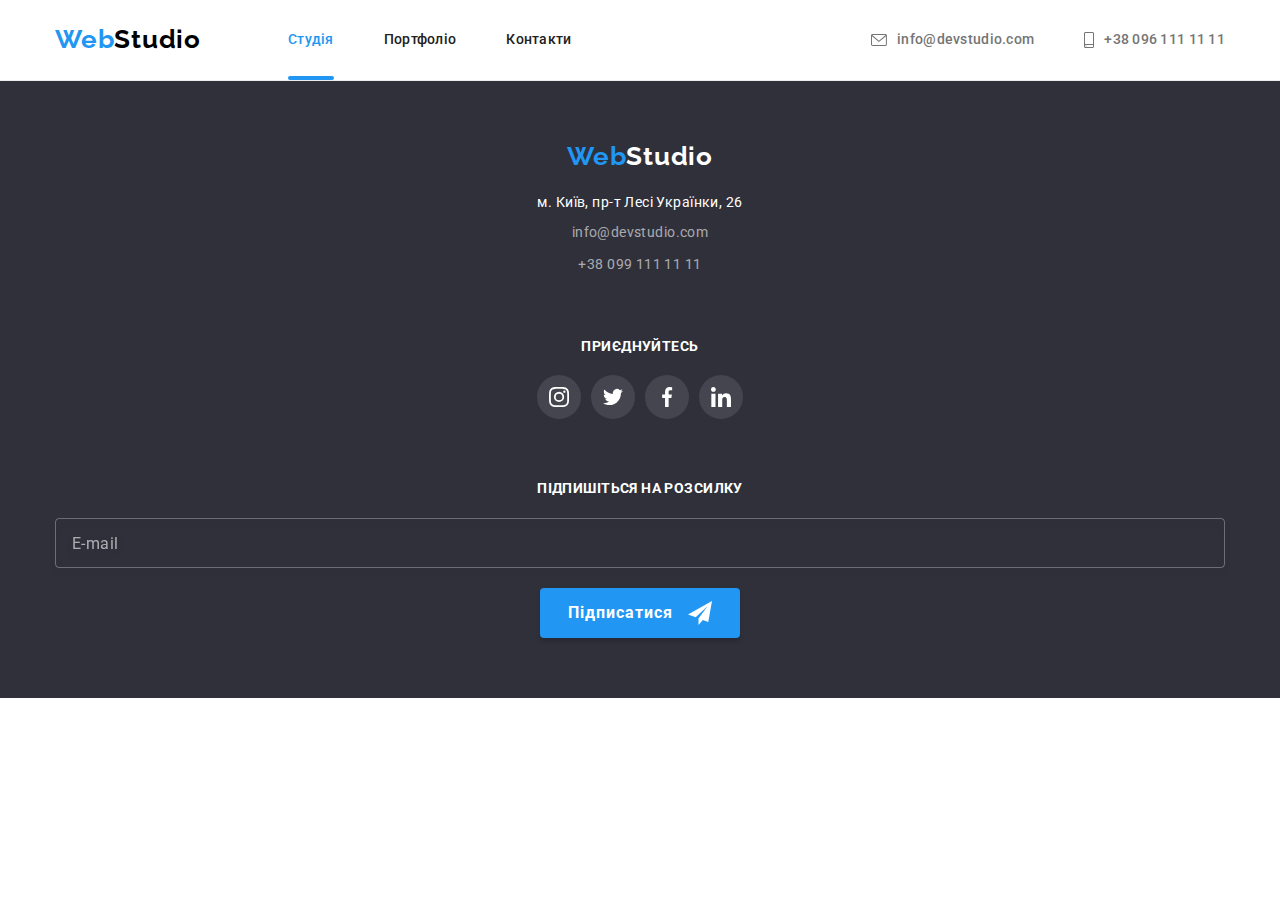
==== index.html @ c463c94e "footer__css--adaptive adding" ====
<!DOCTYPE html>
<html lang="uk">
  <head>
    <meta charset="UTF-8" />
    <meta http-equiv="X-UA-Compatible" content="IE=edge" />
    <meta name="viewport" content="width=device-width, initial-scale=1.0" />

    <title>Portfolio</title>

    <link rel="preconnect" href="https://fonts.googleapis.com" />
    <link rel="preconnect" href="https://fonts.gstatic.com" crossorigin />
    <link
      href="https://fonts.googleapis.com/css2?family=Raleway:wght@700&display=swap"
      rel="stylesheet"
    />

    <link rel="preconnect" href="https://fonts.googleapis.com" />
    <link rel="preconnect" href="https://fonts.gstatic.com" crossorigin />
    <link
      href="https://fonts.googleapis.com/css2?family=Roboto:wght@400;500;700;900&display=swap"
      rel="stylesheet"
    />
    <!-- Normalizer css -->
    <link
      rel="stylesheet"
      href="https://cdnjs.cloudflare.com/ajax/libs/modern-normalize/1.0.0/modern-normalize.min.css"
    />
    <!-- My css style -->
    <link rel="stylesheet" href="./css/main.min.css" />
  </head>

  <body>
    <!--Header-->

    <header class="page-header">
      <div class="container page-header__container">
        <!--Main navigation-->
        <nav class="page-navigation">
          <a href="./index.html" class="logo header__logo">
            <span class="logo__span">Web</span>Studio
          </a>

          <ul class="menu header__menu">
            <li class="menu__item menu__item_current">
              <a class="menu__link" href="./index.html">Студія</a>
            </li>
            <li class="menu__item">
              <a class="menu__link" href="./portfolio.html">Портфоліо</a>
            </li>
            <li class="menu__item">
              <a class="menu__link" href="#">Контакти</a>
            </li>
          </ul>
        </nav>
        <button type="button" class="open-mobile-menu-button js-open-menu">
          <svg class="open-mobile-menu-button__icon">
            <use href="./images/sprite.svg#icon-burger"></use>
          </svg>
        </button>
        <!--Contacts-->
        <ul class="contact-list">
          <li class="contact-list__item">
            <a
              href="mailto:info@devstudio.com"
              class="contact-list__link contact-list__link-mail"
            >
              <svg class="contact-list__icon-envelope">
                <use href="./images/sprite.svg#icon-envelope"></use>
              </svg>
              info@devstudio.com
            </a>
          </li>
          <li class="contact-list__item">
            <a
              href="tel:+380961111111"
              class="contact-list__link contact-list__link-phone"
            >
              <svg class="contact-list__icon-smartphone">
                <use href="./images/sprite.svg#icon-smartphone"></use>
              </svg>
              +38 096 111 11 11
            </a>
          </li>
        </ul>
      </div>
      <div class="mobile-menu js-menu-container">
        <div class="container mobile-menu__container">
          <button type="button" class="mobile-menu__close-button js-close-menu">
            <svg lang="en" aria-label="close" class="mobile-menu__close-icon">
              <use href="./images/sprite.svg#icon-close-black"></use>
            </svg>
          </button>
          <ul class="mobile-menu__list">
            <li class="mobile-menu__item mobile-menu__item-current">
              <a href="./index.html" class="mobile-menu__link">Студія</a>
            </li>
            <li class="mobile-menu__item">
              <a href="./portfolio.html" class="mobile-menu__link">Портфоліо</a>
            </li>
            <li class="mobile-menu__item">
              <a href="#" class="mobile-menu__link">Контакти</a>
            </li>
          </ul>
          <div class="mobile-menu__contacts-container">
            <ul class="mobile-menu__contact-list">
              <li class="mobile-menu__contact-item">
                <a href="tel:+380961111111" class="mobile-menu__contact-phone"
                  >+38 096 111 11 11</a
                >
              </li>
              <li class="mobile-menu__contact-item">
                <a
                  href="mailto:info@devstudio.com"
                  class="mobile-menu__contact-mail"
                  >info@devstudio.com</a
                >
              </li>
            </ul>
            <ul class="mobile-menu__smlist">
              <li class="mobile-menu__smlist-item">
                <a
                  href="https://www.instagram.com/"
                  class="mobile-menu__smlist-link"
                >
                  Instagram
                </a>
              </li>
              <li class="mobile-menu__smlist-item">
                <a
                  href="https://www.twitter.com/"
                  class="mobile-menu__smlist-link"
                >
                  Twitter
                </a>
              </li>
              <li class="mobile-menu__smlist-item">
                <a
                  href="https://www.facebook.com"
                  class="mobile-menu__smlist-link"
                >
                  Facebook
                </a>
              </li>
              <li class="mobile-menu__smlist-item">
                <a
                  href="https://www.linkedin.com/"
                  class="mobile-menu__smlist-link"
                >
                  Linkedin
                </a>
              </li>
            </ul>
          </div>
        </div>
      </div>
    </header>

    <main>
      <!--Шапка-->
      <!-- hero-section -->
      <!-- <section class="index-hero">
        <div class="index-hero__container">
          <h1 class="index-hero__title">
            Ефективні рішення для вашого бізнесу
          </h1>
          <button type="button" class="index-hero__button" data-modal-open>
            Замовити послугу
          </button>
        </div>
      </section> -->

      <!--Особливості-->
      <!-- specialities section -->

      <!-- <section class="advantages-section">
        <div class="container advantages-section__container">
          <h2 class="hidden-title">Особливості</h2>

          <ul class="advantages-list">
            <li
              class="advantages-list__item advantages-list__item_icon-antenna"
            >
              <h3 class="advantages-list__item-header">УВАГА ДО ДЕТАЛЕЙ</h3>
              <p class="advantages-list__item-text">
                Ідейні міркування, і навіть початок повсякденної роботи з
                формування позиції.
              </p>
            </li>
            <li class="advantages-list__item advantages-list__item_icon-clock">
              <h3 class="advantages-list__item-header">ПУНКТУАЛЬНІСТЬ</h3>
              <p class="advantages-list__item-text">
                Завдання організації, особливо рамки і місце навчання кадрів
                тягне у себе.
              </p>
            </li>
            <li
              class="advantages-list__item advantages-list__item_icon-diagram"
            >
              <h3 class="advantages-list__item-header">ПЛАНУВАННЯ</h3>
              <p class="advantages-list__item-text">
                Так само консультація з широким активом значною мірою зумовлює.
              </p>
            </li>
            <li
              class="advantages-list__item advantages-list__item_icon-astronaut"
            >
              <h3 class="advantages-list__item-header">СУЧАСНІ ТЕХНОЛОГІЇ</h3>
              <p class="advantages-list__item-text">
                Значимість цих проблем настільки очевидна, що реалізація
                планових завдань.
              </p>
            </li>
          </ul>
        </div>
      </section> -->

      <!--Чим ми займаємося-->
      <!-- worklist section -->

      <!-- <section class="worklist-section">
        <div class="container worklist-section__container">
          <h2 class="worklist-title">Чим ми займаємося</h2>
          <ul class="worklist">
            <li class="worklist__item">
              <a href="" class="worklist__link">
                <p class="worklist__descr">Десктопні додатки</p>
                <img
                  class="worklist__image"
                  src="images/img-1.jpg"
                  alt="Робота за комп'ютером"
                  height="294"
                  width="370"
                />
              </a>
            </li>
            <li class="worklist__item">
              <a href="" class="worklist__link">
                <p class="worklist__descr">Мобільні додатки</p>
                <img
                  class="worklist__image"
                  src="images/img-2.jpg"
                  alt="Робота за телефоном"
                  height="294"
                  width="370"
                />
              </a>
            </li>
            <li class="worklist__item">
              <a href="" class="worklist__link">
                <p class="worklist__descr">Дизайнерські рішення</p>
                <img
                  class="worklist__image"
                  src="images/img-3.jpg"
                  alt="Робота за планшетом"
                  height="294"
                  width="370"
                />
              </a>
            </li>
          </ul>
        </div>
      </section> -->

      <!--Наша команда-->
      <!-- teamlist section -->

      <!-- <section class="teamlist-section">
        <div class="container teamlist-section__container">
          <h2 class="teamlist-section__title">Наша команда</h2>
          <ul class="teamlist">
            <li class="teamlist__item">
              <img src="images/img-team-1.jpg" alt="Ігор Дем'яненко" />
              <div class="employee">
                <h3 class="employee__name">Ігор Дем'яненко</h3>
                <p class="employee__position">Product Designer</p>
                <ul class="smlist">
                  <li>
                    <a href="https://www.instagram.com/" class="smlist__link">
                      <svg class="smlist__icon">
                        <use href="./images/sprite.svg#icon-instagram"></use>
                      </svg>
                    </a>
                  </li>
                  <li>
                    <a href="https://www.twitter.com/" class="smlist__link">
                      <svg class="smlist__icon">
                        <use href="./images/sprite.svg#icon-twitter"></use>
                      </svg>
                    </a>
                  </li>
                  <li>
                    <a href="https://www.facebook.com" class="smlist__link">
                      <svg class="smlist__icon">
                        <use href="./images/sprite.svg#icon-facebook"></use>
                      </svg>
                    </a>
                  </li>
                  <li>
                    <a href="https://www.linkedin.com/" class="smlist__link">
                      <svg class="smlist__icon">
                        <use href="./images/sprite.svg#icon-linkedin"></use>
                      </svg>
                    </a>
                  </li>
                </ul>
              </div>
            </li>
            <li class="teamlist__item">
              <img src="images/img-team-2.jpg" alt="Ольга Рєпіна" />
              <div class="employee">
                <h3 class="employee__name">Ольга Рєпіна</h3>
                <p class="employee__position">Frontend Developer</p>
                <ul class="smlist">
                  <li>
                    <a href="https://www.instagram.com/" class="smlist__link">
                      <svg class="smlist__icon">
                        <use href="./images/sprite.svg#icon-instagram"></use>
                      </svg>
                    </a>
                  </li>
                  <li>
                    <a href="https://www.twitter.com/" class="smlist__link">
                      <svg class="smlist__icon">
                        <use href="./images/sprite.svg#icon-twitter"></use>
                      </svg>
                    </a>
                  </li>
                  <li>
                    <a href="https://www.facebook.com" class="smlist__link">
                      <svg class="smlist__icon">
                        <use href="./images/sprite.svg#icon-facebook"></use>
                      </svg>
                    </a>
                  </li>
                  <li>
                    <a href="https://www.linkedin.com/" class="smlist__link">
                      <svg class="smlist__icon">
                        <use href="./images/sprite.svg#icon-linkedin"></use>
                      </svg>
                    </a>
                  </li>
                </ul>
              </div>
            </li>
            <li class="teamlist__item">
              <img src="images/img-team-3.jpg" alt="Микола Тарасов" />
              <div class="employee">
                <h3 class="employee__name">Микола Тарасов</h3>
                <p class="employee__position">Marketing</p>
                <ul class="smlist">
                  <li>
                    <a href="https://www.instagram.com/" class="smlist__link">
                      <svg class="smlist__icon">
                        <use href="./images/sprite.svg#icon-instagram"></use>
                      </svg>
                    </a>
                  </li>
                  <li>
                    <a href="https://www.twitter.com/" class="smlist__link">
                      <svg class="smlist__icon">
                        <use href="./images/sprite.svg#icon-twitter"></use>
                      </svg>
                    </a>
                  </li>
                  <li>
                    <a href="https://www.facebook.com" class="smlist__link">
                      <svg class="smlist__icon">
                        <use href="./images/sprite.svg#icon-facebook"></use>
                      </svg>
                    </a>
                  </li>
                  <li>
                    <a href="https://www.linkedin.com/" class="smlist__link">
                      <svg class="smlist__icon">
                        <use href="./images/sprite.svg#icon-linkedin"></use>
                      </svg>
                    </a>
                  </li>
                </ul>
              </div>
            </li>
            <li class="teamlist__item">
              <img src="images/img-team-4.jpg" alt="Михайло Єрмаков" />
              <div class="employee">
                <h3 class="employee__name">Михайло Єрмаков</h3>
                <p class="employee__position">UI Designer</p>
                <ul class="smlist">
                  <li>
                    <a href="https://www.instagram.com/" class="smlist__link">
                      <svg
                        lang="en"
                        aria-label="instagram"
                        class="smlist__icon"
                      >
                        <use href="./images/sprite.svg#icon-instagram"></use>
                      </svg>
                    </a>
                  </li>
                  <li>
                    <a href="https://www.twitter.com/" class="smlist__link">
                      <svg lang="en" aria-label="twitter" class="smlist__icon">
                        <use href="./images/sprite.svg#icon-twitter"></use>
                      </svg>
                    </a>
                  </li>
                  <li>
                    <a href="https://www.facebook.com" class="smlist__link">
                      <svg lang="en" aria-label="facebook" class="smlist__icon">
                        <use href="./images/sprite.svg#icon-facebook"></use>
                      </svg>
                    </a>
                  </li>
                  <li>
                    <a href="https://www.linkedin.com/" class="smlist__link">
                      <svg lang="en" aria-label="linkedin" class="smlist__icon">
                        <use href="./images/sprite.svg#icon-linkedin"></use>
                      </svg>
                    </a>
                  </li>
                </ul>
              </div>
            </li>
          </ul>
        </div>
      </section> -->

      <!-- <section class="clientlist-section">
        <div class="container clientlist-section__container">
          <h2 class="clientlist__title">Постійні клієнти</h2>
          <ul class="clientlist">
            <li class="clientlist-item">
              <a href="" class="clientlist__link">
                <svg aria-label="Ya & Co" class="clientlist__icon">
                  <use href="./images/sprite.svg#icon-client-company-1"></use>
                </svg>
              </a>
            </li>
            <li class="clientlist-item">
              <a href="" class="clientlist__link">
                <svg
                  aria-label="Tag line here company"
                  class="clientlist__icon"
                >
                  <use href="./images/sprite.svg#icon-client-company-2"></use>
                </svg>
              </a>
            </li>
            <li class="clientlist-item">
              <a href="" class="clientlist__link">
                <svg aria-label="Company" class="clientlist__icon">
                  <use href="./images/sprite.svg#icon-client-company-3"></use>
                </svg>
              </a>
            </li>
            <li class="clientlist-item">
              <a href="" class="clientlist__link">
                <svg aria-label="Foster Peters" class="clientlist__icon">
                  <use href="./images/sprite.svg#icon-client-company-4"></use>
                </svg>
              </a>
            </li>
            <li class="clientlist-item">
              <a href="" class="clientlist__link">
                <svg aria-label="Brand" class="clientlist__icon">
                  <use href="./images/sprite.svg#icon-client-company-5"></use>
                </svg>
              </a>
            </li>
            <li class="clientlist-item">
              <a href="" class="clientlist__link">
                <svg aria-label="Tag line company" class="clientlist__icon">
                  <use href="./images/sprite.svg#icon-client-company-6"></use>
                </svg>
              </a>
            </li>
          </ul>
        </div>
      </section> -->
    </main>

    <!--Footer-->
    <footer class="page-footer">
      <div class="container page-footer__container">
        <div>
          <a href="./index.html" class="logo footer__logo">
            <span class="logo__span">Web</span>Studio
          </a>

          <address>
            <ul class="address-list">
              <li class="address-list__item">
                <a
                  class="address-list__link address-list__link_address"
                  href="https://goo.gl/maps/CPtrU1FHBa2aNyZL9"
                  target="_blank"
                  rel="noopener noreferrer nofollow"
                >
                  м. Київ, пр-т Лесі Українки, 26
                </a>
              </li>
              <li class="address-list__item">
                <a
                  class="address-list__link address-list__link_contact"
                  href="mailto:info@example.com"
                  >info@devstudio.com
                </a>
              </li>
              <li class="address-list__item">
                <a
                  class="address-list__link address-list__link_contact"
                  href="tel:+380991111111"
                  >+38 099 111 11 11</a
                >
              </li>
            </ul>
          </address>
        </div>
        <div>
          <p class="footer-smlist__call">Приєднуйтесь</p>
          <ul class="footer-smlist">
            <li>
              <a href="https://www.instagram.com/" class="footer-smlist__link">
                <svg
                  lang="en"
                  aria-label="instagram"
                  class="footer-smlist__icon"
                >
                  <use href="./images/sprite.svg#icon-instagram"></use>
                </svg>
              </a>
            </li>
            <li>
              <a href="https://www.twitter.com/" class="footer-smlist__link">
                <svg lang="en" aria-label="twitter" class="footer-smlist__icon">
                  <use href="./images/sprite.svg#icon-twitter"></use>
                </svg>
              </a>
            </li>
            <li>
              <a href="https://www.facebook.com" class="footer-smlist__link">
                <svg
                  lang="en"
                  aria-label="facebook"
                  class="footer-smlist__icon"
                >
                  <use href="./images/sprite.svg#icon-facebook"></use>
                </svg>
              </a>
            </li>
            <li>
              <a href="https://www.linkedin.com/" class="footer-smlist__link">
                <svg
                  lang="en"
                  aria-label="linkedin"
                  class="footer-smlist__icon"
                >
                  <use href="./images/sprite.svg#icon-linkedin"></use>
                </svg>
              </a>
            </li>
          </ul>
        </div>
        <div>
          <p class="footer-form__call">Підпишіться на розсилку</p>
          <form class="footer-form">
            <label class="footer-form__label">
              <input
                class="footer-form__input"
                type="email"
                name="user_email"
                autocomplete="email"
                placeholder="E-mail"
                required
              />
            </label>
            <button type="submit" class="button footer-form__button">
              Підписатися
              <svg
                class="button__icon footer-form__button_icon"
                width="24"
                height="24"
              >
                <use href="./images/icons.svg#icon-send"></use>
              </svg>
            </button>
          </form>
        </div>
      </div>
    </footer>

    <!--Modal window-->
    <!-- <div class="backdrop hidden__backdrop" data-modal>
      <div class="modal-window">
        <button type="button" class="modal-window__close-button" data-modal-close>
          <svg lang="en" aria-label="close" class="modal-window__icon">
            <use href="./images/sprite.svg#icon-close-black"></use>
          </svg>
        </button>
        <form class="modal-form">
          <p class="modal-form__title">
            Залиште свої дані, ми вам передзвонимо
          </p>
          <label class="modal-form__field">
            <span class="modal-form__field-descr">Ім'я</span>
            <span class="input-wrapper">
              <input
                type="text"
                name="username"
                pattern="[a-zA-Zа-яА-ЯіІїЇ]+"
                required
                class="modal-form__input"
              />
              <svg class="input-wrapper__icon">
                <use href="./images/icons.svg#icon-person-black"></use>
              </svg>
            </span>
          </label>
          <label class="modal-form__field">
            <span class="modal-form__field-descr">Телефон</span>
            <span class="input-wrapper">
              <input
                type="tel"
                name="user_phone"
                pattern="[0-9]{3}-[0-9]{3}-[0-9]{2}-[0-9]{2}"
                required
                class="modal-form__input"
              />
              <svg class="input-wrapper__icon">
                <use href="./images/icons.svg#icon-phone-black"></use>
              </svg>
            </span>
          </label>
          <label class="modal-form__field">
            <span class="modal-form__field-descr">Пошта</span>
            <span class="input-wrapper">
              <input type="email" name="user_email" class="modal-form__input" />
              <svg class="input-wrapper__icon">
                <use href="./images/icons.svg#icon-email-black"></use>
              </svg>
            </span>
          </label>
          <label class="modal-form__message-field">
            <span class="modal-form__field-descr">Коментар</span>
            <textarea
              name="user_message"
              placeholder="Введіть текст"
              class="modal-form__message"
            ></textarea>
          </label>
          <label class="modal-form__check-field">
            <input
              type="checkbox"
              name="user_policy_agreement"
              required
              class="modal-form__check"
            />
            <svg class="modal-form__check-icon-unchecked">
              <use href="./images/icons.svg#icon-unchecked"></use>
            </svg>
            <svg class="modal-form__check-icon-checked">
              <use href="./images/icons.svg#icon-checked"></use>
            </svg>
            Погоджуюся з розсилкою та приймаю &nbsp;<a
              class="modal-form__check-link"
              href=""
              >Умови договору</a
            >
          </label>
          <button type="submit" class="modal-form__button">Відправити</button>
        </form>
      </div>
    </div> -->

    <!-- <script src="./js/modal.js"></script> -->
    <script src="./js/mobile-menu.js"></script>
  </body>
</html>
---- css/main.min.css ----
:root{--body-text-color: rgba(33, 33, 33, 100%);--logo-text-color: rgba(0, 0, 0, 100%);--accent-blue-color: rgba(33, 150, 243, 100%);--list-text-color: rgba(117, 117, 117, 100%);--modal-form-placeholder-color: rgba(117, 117, 117, 50%);--body-background-color: rgba(255, 255, 255, 100%);--grey-background-color: rgba(245, 244, 250, 100%);--footer-background-color: rgba(47, 48, 58, 100%);--address-text-color: rgba(255, 255, 255, 60%);--header-border-color: rgba(236, 236, 236, 100%);--portfolio-item-border-color: rgba(238, 238, 238, 100%);--hero-image-overlay-color: rgba(47, 48, 58, 40%);--hero-image-background-color: rgba(196, 196, 196, 100%);--socialmedia-icon-color: rgba(175, 177, 184, 100%);--footer-smlist-icon-color: rgba(255, 255, 255, 10%);--item-overlay-backgroundcolor: rgba(47, 48, 58, 80%);--portfolio-overlay-color: rgba(33, 150, 243, 90%);--backdrop-background-color: rgba(0, 0, 0, 20%);--form-submit-button-shadow-color: rgba(0, 0, 0, 15%);--footer-input-border-color: rgba(255, 255, 255, 30%);--mobile-menu-smlist-border: rgba(33, 33, 33, 20%);--modal-window-transition-rule: 500ms cubic-bezier(0.4, 0, 0.2, 1);--main-transition-rule: 250ms cubic-bezier(0.4, 0, 0.2, 1)}html{box-sizing:border-box}*,*::before,*::after{box-sizing:inherit}body{background-color:var(--body-background-color);color:var(--body-text-color);font-family:"Roboto",sans-serif}h1,h2,h3,h4,p{margin-top:0;margin-bottom:0}ul,ol{margin-top:0;margin-bottom:0;padding:0;list-style:none}img{display:block;max-width:100%;height:auto}a{text-decoration:none}input,textarea{padding:0;margin:0}.container{padding-left:15px;padding-right:15px}@media screen and (min-width: 480px){.container{width:480px;margin-left:auto;margin-right:auto}}@media screen and (min-width: 768px){.container{width:768px}}@media screen and (min-width: 1200px){.container{width:1200px}}.header__logo{display:block;padding-top:16px;padding-bottom:16px;transition:color var(--main-transition-rule);font-family:"Raleway",sans-serif;font-weight:700;font-size:24px;line-height:1.16;letter-spacing:.03em;color:var(--logo-text-color)}.logo__span{font-family:"Raleway",sans-serif;font-weight:700;font-size:24px;line-height:1.16;letter-spacing:.03em;color:var(--accent-blue-color)}.header__logo:hover,.header__logo:focus{color:var(--accent-blue-color)}.footer__logo{display:block;margin-top:0;margin-bottom:20px;transition:color var(--main-transition-rule);font-family:"Raleway",sans-serif;font-weight:700;font-size:24px;line-height:1.16;letter-spacing:.03em;color:var(--body-background-color)}.footer__logo:hover,.footer__logo:focus{color:var(--accent-blue-color)}@media screen and (min-width: 768px){.header__logo{padding-top:26px;padding-bottom:26px;margin-right:87px}}@media screen and (min-width: 1200px){.header__logo{padding-top:24px;padding-bottom:25px;margin-right:87px;font-weight:700;font-size:26px;line-height:1.19;letter-spacing:.03em;color:var(--logo-text-color)}.logo__span{font-weight:700;font-size:26px;line-height:1.19;letter-spacing:.03em;color:var(--accent-blue-color)}.footer__logo{font-weight:700;font-size:26px;line-height:1.19;letter-spacing:.03em;color:var(--body-background-color)}}@media screen and (max-width: 767px){.mobile-menu{position:fixed;top:0;left:0;z-index:100;opacity:0;visibility:hidden;pointer-events:none;transition:opacity var(--main-transition-rule),visibility var(--main-transition-rule)}.mobile-menu.is-open{opacity:1;visibility:visible;pointer-events:auto}.mobile-menu__container{position:relative;display:flex;flex-direction:column;width:100vw;height:100vh;padding:48px 40px;overflow-y:scroll;background-color:var(--body-background-color)}.mobile-menu__contacts-container{margin-top:auto}.mobile-menu__close-button{position:absolute;top:10px;right:15px;width:40px;height:40px;padding:0;border:none;line-height:0;background-color:rgba(0,0,0,0)}.mobile-menu__close-icon{width:18px;height:18px;fill:var(--body-text-color)}.mobile-menu__item:not(:last-child){margin-bottom:32px}.mobile-menu__link{font-weight:500;font-size:40px;line-height:1.18;letter-spacing:.02em;color:var(--body-text-color);transition:color var(--main-transition-rule)}.mobile-menu__link:hover,.mobile-menu__link:focus{color:var(--accent-blue-color)}.mobile-menu__item-current .mobile-menu__link{color:var(--accent-blue-color)}.mobile-menu__contact-list{padding-top:302px}.mobile-menu__contact-item:not(:last-child){margin-bottom:32px}.mobile-menu__contact-phone{font-weight:500;font-size:34px;line-height:1.18;letter-spacing:.02em;color:var(--accent-blue-color)}.mobile-menu__contact-mail{font-weight:500;font-size:24px;line-height:1.17;letter-spacing:.02em;color:var(--list-text-color)}.mobile-menu__smlist{display:flex;flex-wrap:wrap;align-items:center;padding-top:64px}.mobile-menu__smlist-item{margin-right:10px}.mobile-menu__smlist-item:not(:last-child)::after{content:" ";margin-left:10px;border-right:1px solid var(--mobile-menu-smlist-border);transform:rotate(90deg)}.mobile-menu__smlist-link{font-weight:500;font-size:18px;line-height:1.22;letter-spacing:.02em;color:var(--accent-blue-color)}}@media screen and (min-width: 768px){.mobile-menu{display:none}}@media screen and (max-width: 767px){.menu{display:none}.contact-list{display:none}.open-mobile-menu-button{border:none;background-color:rgba(0,0,0,0);padding:0;line-height:0}.open-mobile-menu-button__icon{width:40px;height:40px}}.page-header__container{display:flex;align-items:center;justify-content:space-between}.page-header{background-color:var(--body-background-color);border-bottom:1px solid;border-color:var(--header-border-color)}@media screen and (min-width: 768px){.page-navigation{display:flex;flex-direction:row;justify-content:space-between}.header__menu{display:flex;flex-direction:row;align-items:center;gap:50px}.menu__item{position:relative}.menu__link{display:block;padding-top:32px;padding-bottom:32px;font-weight:500;font-size:14px;line-height:1.14;letter-spacing:.02em;color:var(--body-text-color);transition:color var(--main-transition-rule)}.menu__item .menu__link:hover,.menu__item .menu__link:focus{color:var(--accent-blue-color)}.menu__item_current .menu__link{color:var(--accent-blue-color)}.menu__item_current::after{position:absolute;bottom:0;width:100%;height:4px;content:"";background-color:var(--accent-blue-color);border-radius:2px}.contact-list__link{display:flex;justify-content:flex-start;align-items:center;font-weight:500;font-size:12px;line-height:1;letter-spacing:.02em;color:var(--list-text-color);transition:color var(--main-transition-rule)}.contact-list__item .contact-list__link:hover,.contact-list__item .contact-list__link:focus{color:var(--accent-blue-color)}.contact-list__link-mail{padding-top:21px;padding-bottom:5px}.contact-list__link-phone{padding-top:5px;padding-bottom:21px}.contact-list__icon-envelope{margin-right:8px;width:14px;height:10px;fill:currentColor}.contact-list__icon-smartphone{margin-right:8px;width:10px;height:14px;fill:currentColor}.open-mobile-menu-button{display:none}}@media screen and (min-width: 1200px){.contact-list{display:flex;column-gap:50px}.contact-list__link{display:flex;align-items:center;justify-content:center;column-gap:10px;padding-top:32px;padding-bottom:32px;font-weight:500;font-size:14px;line-height:1.14;letter-spacing:.02em;color:var(--list-text-color)}.contact-list__icon-envelope{margin-right:0px;width:16px;height:12px}.contact-list__icon-smartphone{margin-right:0px;width:10px;height:16px}}.page-footer{background-color:var(--footer-background-color);text-align:center}.page-footer__container{display:flex;flex-direction:column;padding-top:60px;padding-bottom:60px}.address-list__item{margin-bottom:8px}.address-list__item:last-child{margin-bottom:0}.address-list__link:hover,.address-list__link:focus{color:var(--accent-blue-color)}.address-list__link_address{transition:color var(--main-transition-rule);font-style:normal;font-weight:400;font-size:14px;line-height:1.5;letter-spacing:.03em;color:var(--body-background-color)}.address-list__link_contact{transition:color var(--main-transition-rule);font-style:normal;font-weight:400;font-size:14px;line-height:1.71;letter-spacing:.03em;color:var(--address-text-color)}.footer-smlist{list-style:none;display:flex;justify-content:center;column-gap:10px}.footer-smlist__call{padding-top:60px;margin-bottom:20px;font-weight:700;font-size:14px;line-height:1.33;letter-spacing:.03em;color:var(--body-background-color);text-transform:uppercase}.footer-smlist__link{display:flex;align-items:center;justify-content:center;width:44px;height:44px;transition:background-color var(--main-transition-rule);border-radius:50%;background-color:var(--footer-smlist-icon-color)}.footer-smlist__link:hover,.footer-smlist__link:focus{background-color:var(--accent-blue-color)}.footer-smlist__icon{width:20px;height:20px;fill:var(--body-background-color)}.footer-form{display:flex;flex-direction:column;align-items:center}.footer-form__call{padding-top:60px;margin-bottom:20px;font-weight:700;font-size:14px;line-height:1.33;letter-spacing:.03em;color:var(--body-background-color);text-transform:uppercase}.footer-form__label{width:100%}.footer-form__input{width:100%;height:50px;padding:15px 16px;margin-bottom:20px;border:1px solid var(--footer-input-border-color);filter:drop-shadow(0px 4px 4px rgba(0, 0, 0, 0.15));border-radius:4px;background-color:rgba(0,0,0,0);transition:border var(--main-transition-rule);font-weight:400;font-size:16px;line-height:1.25;letter-spacing:.03em;color:var(--body-background-color)}.footer-form__input::placeholder{font-weight:400;font-size:16px;line-height:1.25;letter-spacing:.03em;color:var(--address-text-color)}.footer-form__button{display:flex;justify-content:space-between;align-items:center;width:200px;height:50px;padding:10px 28px;background-color:var(--accent-blue-color);box-shadow:0px 4px 4px var(--form-submit-button-shadow-color);border:none;border-radius:4px;font-weight:700;font-size:16px;line-height:1.88;letter-spacing:.06em;color:var(--body-background-color);cursor:pointer}.footer-form__button_icon{fill:var(--body-background-color)}.index-hero{margin-bottom:0;padding-top:200px;padding-bottom:200px;text-align:center;max-width:1600px;max-height:600px;margin-left:auto;margin-right:auto;background-color:var(--hero-image-overlay-color);background-image:linear-gradient(to right, var(--hero-image-overlay-color), var(--hero-image-overlay-color)),url(../images/hero-image.jpg);background-repeat:no-repeat;background-position:center;background-size:cover}.index-hero__title{width:696px;margin:0 auto 30px auto;font-weight:900;font-size:44px;line-height:1.36;letter-spacing:.06em;color:var(--body-background-color);text-align:center;text-transform:uppercase}.index-hero__button{width:216px;height:50px;transition:background-color var(--main-transition-rule);background-color:var(--accent-blue-color);border:none;border-radius:4px;cursor:pointer;font-weight:700;font-size:16px;line-height:1.88;letter-spacing:.06em;color:var(--body-background-color)}.index-hero__button:focus{background-color:var(--accent-blue-color)}.advantages-section{margin:top 0;padding-top:94px}.hidden-title{white-space:nowrap;width:1px;height:1px;overflow:hidden;border:0;padding:0;clip:rect(0 0 0 0);clip-path:inset(50%);margin:-1px}.advantages-list{list-style:none;display:flex;justify-content:space-between}.advantages-list__item{width:270px;margin-right:30px}.advantages-list__item:last-child{margin-right:0}.advantages-list__item::before{display:block;content:"";height:120px;background-repeat:no-repeat;background-position:50% 50%;background-color:var(--grey-background-color);margin-bottom:30px;border-radius:4px}.advantages-list__item_icon-antenna::before{background-image:url(../images/antenna.svg)}.advantages-list__item_icon-clock::before{background-image:url(../images/clock.svg)}.advantages-list__item_icon-diagram::before{background-image:url(../images/diagram.svg)}.advantages-list__item_icon-astronaut::before{background-image:url(../images/astronaut.svg)}.advantages-list__item-header{font-weight:700;font-size:14px;line-height:1.14;letter-spacing:.03em;color:var(--body-text-color);text-transform:uppercase;margin-bottom:10px}.advantages-list__item-text{font-weight:400;font-size:14px;line-height:1.71;letter-spacing:.03em;color:var(--list-text-color)}.worklist-section{margin:top 0;padding-top:94px;padding-bottom:94px;transition:color var(--main-transition-rule)}.worklist-title{margin-bottom:50px;font-weight:700;font-size:36px;line-height:1.17;letter-spacing:.03em;color:var(--body-text-color);text-align:center}.worklist{list-style:none;display:flex;flex-direction:row;justify-content:space-between}.worklist__link{position:relative}.worklist__link:hover,.worklist__link:focus{color:var(--accent-blue-color)}.worklist__descr{position:absolute;bottom:0%;left:50%;height:70px;width:100%;display:flex;align-items:center;justify-content:center;transform:translate(-50%, 0%);opacity:0;transition:opacity var(--main-transition-rule);font-weight:700;font-size:14px;line-height:1.14;letter-spacing:.03em;color:var(--body-background-color);text-align:center;text-transform:uppercase;background-color:var(--item-overlay-backgroundcolor)}.worklist__link:hover .worklist__descr,.worklist__link:focus .worklist__descr{opacity:1}.worklist__image{display:block}.teamlist-section{background-color:var(--grey-background-color);padding-top:94px;padding-bottom:94px;text-align:center}.teamlist-section__title{font-weight:700;font-size:36px;line-height:1.17;text-align:center;letter-spacing:.03em;margin-bottom:50px}.teamlist{list-style:none;display:flex;flex-direction:row;justify-content:space-between}.teamlist__item{background-color:var(--body-background-color);width:270px;margin-right:30px;border-radius:0px 0px 4px 4px;box-shadow:0px 1px 3px rgba(0,0,0,.12),0px 1px 1px rgba(0,0,0,.14),0px 2px 1px rgba(0,0,0,.2)}.teamlist__item:last-child{margin-right:0}.employee{margin-top:0px;padding:30px 0;background-color:var(--body-background-color)}.employee__name{margin-bottom:10px;font-weight:500;font-size:16px;line-height:1.18;letter-spacing:.03em;color:var(--body-text-color)}.employee__position{margin-bottom:16px;font-weight:400;font-size:16px;line-height:1.18;letter-spacing:.03em;color:var(--list-text-color)}.smlist{list-style:none;display:flex;justify-content:center;column-gap:10px}.smlist__link{display:flex;align-items:center;justify-content:center;width:44px;height:44px;transition:background-color var(--main-transition-rule);border-radius:50%;background-color:var(--body-background-color)}.smlist__link:hover,.smlist__link:focus{background-color:var(--accent-blue-color)}.smlist__icon{width:20px;height:20px;transition:fill var(--main-transition-rule);fill:var(--socialmedia-icon-color)}.smlist__link:hover .smlist__icon,.smlist__link:focus .smlist__icon{fill:var(--body-background-color)}.clientlist-section{text-align:center;padding-top:94px;padding-bottom:94px;background-color:var(--body-background-color)}.clientlist__title{margin-bottom:50px;font-weight:700;font-size:36px;line-height:1.17;letter-spacing:.03em;color:var(--body-text-color)}.clientlist{display:flex;justify-content:center;column-gap:30px}.clientlist__link{display:flex;align-items:center;justify-content:center;width:170px;height:92px;transition:fill var(--main-transition-rule),border-color var(--main-transition-rule);border:1px solid;border-color:var(--socialmedia-icon-color);border-radius:4px}.clientlist__link:hover,.clientlist__link:focus{fill:var(--accent-blue-color);border-color:var(--accent-blue-color)}.clientlist__icon{width:106px;height:60px;transition:fill var(--main-transition-rule);fill:var(--socialmedia-icon-color)}.clientlist__link:focus .clientlist__icon,.clientlist__link:hover .clientlist__icon{fill:var(--accent-blue-color)}.portfolio-section{padding-top:94px;padding-bottom:94px;background-color:var(--body-background-color)}.gallery-navigation{display:flex;flex-direction:row;justify-content:center;align-items:center;margin-bottom:50px}.gallery-navigation__item:nth-child(n+2){margin-left:8px}.gallery-navigation__button{height:38px;padding:6px 22px;cursor:pointer;transition:background-color var(--main-transition-rule),color var(--main-transition-rule),box-shadow var(--main-transition-rule);background-color:var(--grey-background-color);border:none;border-radius:4px;font-weight:500;font-size:16px;line-height:1.63;letter-spacing:.03em;color:var(--body-text-color);text-align:center}.gallery-navigation__button:focus,.gallery-navigation__button:hover{background-color:var(--accent-blue-color);color:var(--body-background-color);box-shadow:0px 3px 1px rgba(0,0,0,.1),0px 1px 2px rgba(0,0,0,.08),0px 2px 2px rgba(0,0,0,.12)}.gallery{display:flex;flex-wrap:wrap;justify-content:space-between;gap:30px}.gallery__item{width:370px}.gallery__item:nth-child(n+6){margin-bottom:0px}.gallery__item:nth-child(3n){margin-right:0}.gallery__link{display:block;transition:box-sizing var(--main-transition-rule),box-shadow var(--main-transition-rule)}.gallery__link:hover,.gallery__link:focus{box-sizing:border-box;box-shadow:0px 1px 1px rgba(0,0,0,.12),0px 4px 4px rgba(0,0,0,.06),1px 4px 6px rgba(0,0,0,.16)}.imagebox{position:relative;overflow:hidden}.imagebox__text{position:absolute;top:0;left:0;width:100%;height:100%;background-color:var(--portfolio-overlay-color);padding:63px 24px;transform:translatey(101%);transition:transform var(--main-transition-rule);font-weight:400;font-size:18px;line-height:1.56;letter-spacing:.03em;color:var(--body-background-color)}.gallery__link:hover .imagebox__text,.gallery__link:focus .imagebox__text{transform:translatey(0)}.descr-container{margin-top:0px;padding:20px 24px;background-color:var(--body-background-color);border:1px solid;border-top:0px;border-color:var(--portfolio-item-border-color)}.descr-container__header{margin-bottom:4px;font-weight:700;font-size:18px;line-height:2;letter-spacing:.06em;color:var(--body-text-color)}.descr-container__text{font-weight:400;font-size:16px;line-height:1.875;letter-spacing:.03em;color:var(--list-text-color)}.backdrop{position:fixed;top:0;left:0;visibility:visible;opacity:1;transition:opacity var(--modal-window-transition-rule),visibility var(--modal-window-transition-rule);width:100%;height:100%;background-color:var(--backdrop-background-color)}.backdrop.hidden__backdrop{visibility:hidden;opacity:0;pointer-events:none}.modal-window{position:absolute;top:50%;left:50%;width:528px;height:581px;padding:40px;transform:translate(-50%, -50%);transition:transform var(--modal-window-transition-rule);background-color:var(--body-background-color)}.modal-window__close-button{position:absolute;top:8px;right:8px;width:30px;height:30px;display:flex;align-items:center;justify-content:center;background-color:var(--body-background-color);border:1px solid var(--backdrop-background-color);border-radius:15px;cursor:pointer}.modal-window__icon{width:18px;height:18px;fill:var(--body-text-color);transition:fill var(--main-transition-rule)}.modal-window__close-button:hover .modal-window__icon,.modal-window__close-button:focus .modal-window__icon{fill:var(--accent-blue-color)}.modal-form{display:flex;flex-direction:column}.modal-form__title{margin-bottom:12px;font-weight:700;font-size:20px;line-height:1.15;letter-spacing:.03em;color:var(--body-text-color);text-align:center}.modal-form__field{margin-bottom:10px}.modal-form__field-descr{display:block;margin-bottom:4px;font-weight:400;font-size:12px;line-height:1.16;letter-spacing:.01em;color:var(--list-text-color)}.modal-form__input{width:100%;height:40px;padding:11px 11px 11px 42px;border:1px solid rgba(33,33,33,.2);border-radius:4px;transition:border var(--main-transition-rule);font-weight:400;font-size:12px;line-height:1.16;letter-spacing:.01em;color:var(--body-text-color)}.modal-form__input:focus{outline:none;border-color:var(--accent-blue-color)}.input-wrapper{position:relative}.input-wrapper__icon{display:block;position:absolute;width:18px;height:18px;top:50%;left:12px;transform:translateY(-50%);transition:fill var(--main-transition-rule)}.modal-form__input:focus+.input-wrapper__icon{fill:var(--accent-blue-color)}.modal-form__message-field{margin-bottom:20px}.modal-form__message{display:block;width:100%;height:120px;padding:12px 16px;border:1px solid rgba(33,33,33,.2);border-radius:4px;transition:border var(--main-transition-rule);resize:none;font-weight:400;font-size:12px;line-height:1.16;letter-spacing:.01em;color:var(--body-text-color)}.modal-form__message:focus{outline:none;border-color:var(--accent-blue-color)}.modal-form__message::placeholder{font-weight:400;font-size:12px;line-height:1.16;letter-spacing:.01em;color:var(--modal-form-placeholder-color)}.modal-form__check-field{display:flex;align-items:center;justify-content:center;margin-bottom:30px;font-weight:400;font-size:14px;line-height:1.71;letter-spacing:.03em;color:var(--list-text-color)}.modal-form__check{position:absolute;appearance:none;box-shadow:none;transition:box-shadow var(--main-transition-rule)}.modal-form__check-icon-unchecked{width:16px;height:15px;margin-right:8px}.modal-form__check-icon-checked{display:none;width:16px;height:15px;margin-right:8px;fill:var(--accent-blue-color)}.modal-form__check:checked+.modal-form__check-icon-unchecked{display:none}.modal-form__check:checked~.modal-form__check-icon-checked{display:inline}.modal-form__check-link{position:relative;color:var(--accent-blue-color);outline:none}.modal-form__check-link::after{display:block;position:absolute;top:75%;width:100%;height:1px;content:"";background-color:var(--accent-blue-color)}.modal-form__button{align-self:center;width:200px;height:50px;padding:10px 28px;background-color:var(--accent-blue-color);box-shadow:0px 4px 4px var(--form-submit-button-shadow-color);border:none;border-radius:4px;font-weight:700;font-size:16px;line-height:1.88;letter-spacing:.06em;color:var(--body-background-color);cursor:pointer}/*# sourceMappingURL=main.min.css.map */
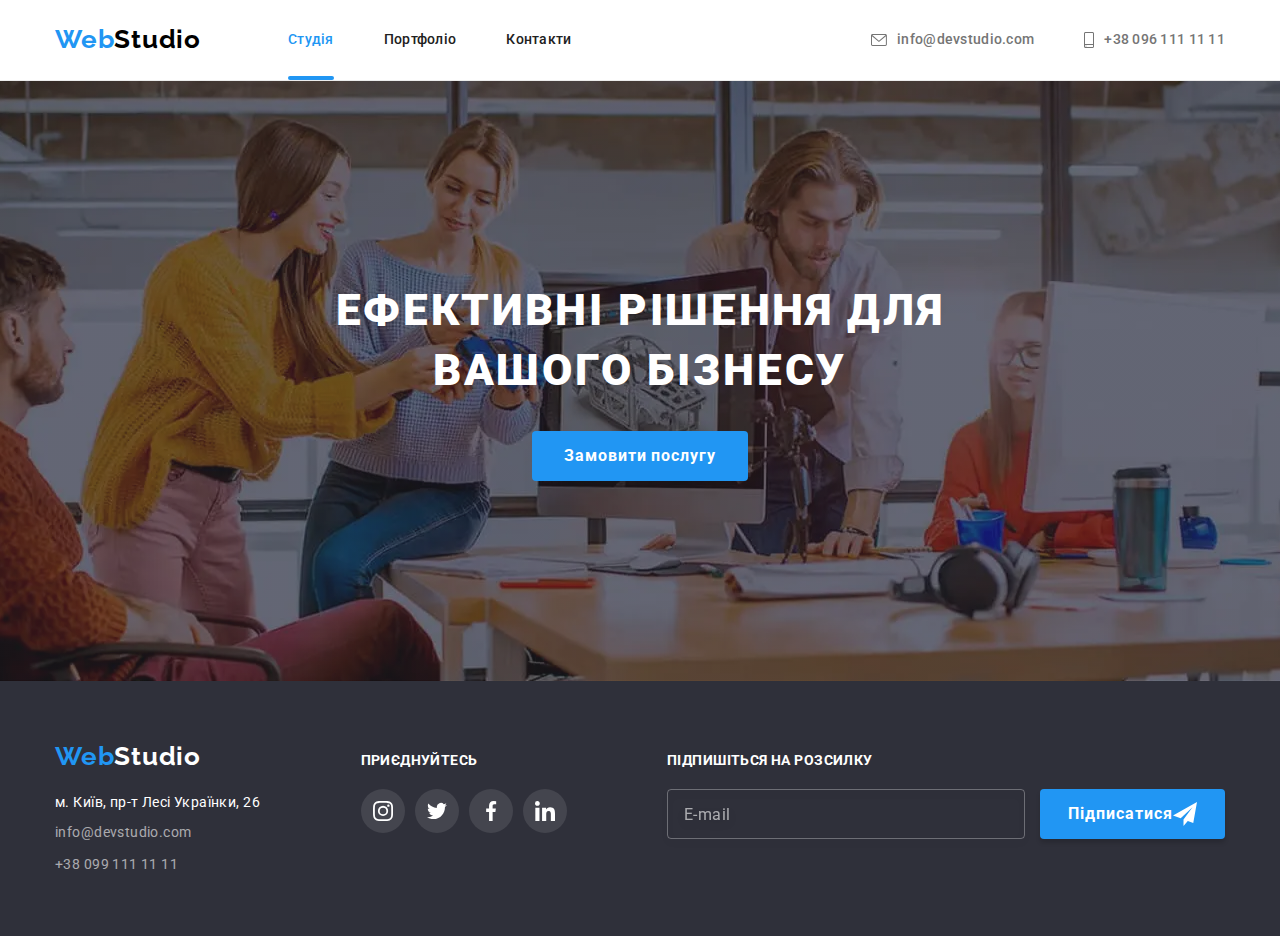
==== commit a7864c92: "hero-section__css adaptive done" ====
--- a/index.html
+++ b/index.html
@@ -158,7 +158,7 @@
     <main>
       <!--Шапка-->
       <!-- hero-section -->
-      <!-- <section class="index-hero">
+      <section class="index-hero">
         <div class="index-hero__container">
           <h1 class="index-hero__title">
             Ефективні рішення для вашого бізнесу
@@ -167,7 +167,7 @@
             Замовити послугу
           </button>
         </div>
-      </section> -->
+      </section>
 
       <!--Особливості-->
       <!-- specialities section -->
--- a/css/main.min.css
+++ b/css/main.min.css
@@ -1 +1 @@
-:root{--body-text-color: rgba(33, 33, 33, 100%);--logo-text-color: rgba(0, 0, 0, 100%);--accent-blue-color: rgba(33, 150, 243, 100%);--list-text-color: rgba(117, 117, 117, 100%);--modal-form-placeholder-color: rgba(117, 117, 117, 50%);--body-background-color: rgba(255, 255, 255, 100%);--grey-background-color: rgba(245, 244, 250, 100%);--footer-background-color: rgba(47, 48, 58, 100%);--address-text-color: rgba(255, 255, 255, 60%);--header-border-color: rgba(236, 236, 236, 100%);--portfolio-item-border-color: rgba(238, 238, 238, 100%);--hero-image-overlay-color: rgba(47, 48, 58, 40%);--hero-image-background-color: rgba(196, 196, 196, 100%);--socialmedia-icon-color: rgba(175, 177, 184, 100%);--footer-smlist-icon-color: rgba(255, 255, 255, 10%);--item-overlay-backgroundcolor: rgba(47, 48, 58, 80%);--portfolio-overlay-color: rgba(33, 150, 243, 90%);--backdrop-background-color: rgba(0, 0, 0, 20%);--form-submit-button-shadow-color: rgba(0, 0, 0, 15%);--footer-input-border-color: rgba(255, 255, 255, 30%);--mobile-menu-smlist-border: rgba(33, 33, 33, 20%);--modal-window-transition-rule: 500ms cubic-bezier(0.4, 0, 0.2, 1);--main-transition-rule: 250ms cubic-bezier(0.4, 0, 0.2, 1)}html{box-sizing:border-box}*,*::before,*::after{box-sizing:inherit}body{background-color:var(--body-background-color);color:var(--body-text-color);font-family:"Roboto",sans-serif}h1,h2,h3,h4,p{margin-top:0;margin-bottom:0}ul,ol{margin-top:0;margin-bottom:0;padding:0;list-style:none}img{display:block;max-width:100%;height:auto}a{text-decoration:none}input,textarea{padding:0;margin:0}.container{padding-left:15px;padding-right:15px}@media screen and (min-width: 480px){.container{width:480px;margin-left:auto;margin-right:auto}}@media screen and (min-width: 768px){.container{width:768px}}@media screen and (min-width: 1200px){.container{width:1200px}}.header__logo{display:block;padding-top:16px;padding-bottom:16px;transition:color var(--main-transition-rule);font-family:"Raleway",sans-serif;font-weight:700;font-size:24px;line-height:1.16;letter-spacing:.03em;color:var(--logo-text-color)}.logo__span{font-family:"Raleway",sans-serif;font-weight:700;font-size:24px;line-height:1.16;letter-spacing:.03em;color:var(--accent-blue-color)}.header__logo:hover,.header__logo:focus{color:var(--accent-blue-color)}.footer__logo{display:block;margin-top:0;margin-bottom:20px;transition:color var(--main-transition-rule);font-family:"Raleway",sans-serif;font-weight:700;font-size:24px;line-height:1.16;letter-spacing:.03em;color:var(--body-background-color)}.footer__logo:hover,.footer__logo:focus{color:var(--accent-blue-color)}@media screen and (min-width: 768px){.header__logo{padding-top:26px;padding-bottom:26px;margin-right:87px}}@media screen and (min-width: 1200px){.header__logo{padding-top:24px;padding-bottom:25px;margin-right:87px;font-weight:700;font-size:26px;line-height:1.19;letter-spacing:.03em;color:var(--logo-text-color)}.logo__span{font-weight:700;font-size:26px;line-height:1.19;letter-spacing:.03em;color:var(--accent-blue-color)}.footer__logo{font-weight:700;font-size:26px;line-height:1.19;letter-spacing:.03em;color:var(--body-background-color)}}@media screen and (max-width: 767px){.mobile-menu{position:fixed;top:0;left:0;z-index:100;opacity:0;visibility:hidden;pointer-events:none;transition:opacity var(--main-transition-rule),visibility var(--main-transition-rule)}.mobile-menu.is-open{opacity:1;visibility:visible;pointer-events:auto}.mobile-menu__container{position:relative;display:flex;flex-direction:column;width:100vw;height:100vh;padding:48px 40px;overflow-y:scroll;background-color:var(--body-background-color)}.mobile-menu__contacts-container{margin-top:auto}.mobile-menu__close-button{position:absolute;top:10px;right:15px;width:40px;height:40px;padding:0;border:none;line-height:0;background-color:rgba(0,0,0,0)}.mobile-menu__close-icon{width:18px;height:18px;fill:var(--body-text-color)}.mobile-menu__item:not(:last-child){margin-bottom:32px}.mobile-menu__link{font-weight:500;font-size:40px;line-height:1.18;letter-spacing:.02em;color:var(--body-text-color);transition:color var(--main-transition-rule)}.mobile-menu__link:hover,.mobile-menu__link:focus{color:var(--accent-blue-color)}.mobile-menu__item-current .mobile-menu__link{color:var(--accent-blue-color)}.mobile-menu__contact-list{padding-top:302px}.mobile-menu__contact-item:not(:last-child){margin-bottom:32px}.mobile-menu__contact-phone{font-weight:500;font-size:34px;line-height:1.18;letter-spacing:.02em;color:var(--accent-blue-color)}.mobile-menu__contact-mail{font-weight:500;font-size:24px;line-height:1.17;letter-spacing:.02em;color:var(--list-text-color)}.mobile-menu__smlist{display:flex;flex-wrap:wrap;align-items:center;padding-top:64px}.mobile-menu__smlist-item{margin-right:10px}.mobile-menu__smlist-item:not(:last-child)::after{content:" ";margin-left:10px;border-right:1px solid var(--mobile-menu-smlist-border);transform:rotate(90deg)}.mobile-menu__smlist-link{font-weight:500;font-size:18px;line-height:1.22;letter-spacing:.02em;color:var(--accent-blue-color)}}@media screen and (min-width: 768px){.mobile-menu{display:none}}@media screen and (max-width: 767px){.menu{display:none}.contact-list{display:none}.open-mobile-menu-button{border:none;background-color:rgba(0,0,0,0);padding:0;line-height:0}.open-mobile-menu-button__icon{width:40px;height:40px}}.page-header__container{display:flex;align-items:center;justify-content:space-between}.page-header{background-color:var(--body-background-color);border-bottom:1px solid;border-color:var(--header-border-color)}@media screen and (min-width: 768px){.page-navigation{display:flex;flex-direction:row;justify-content:space-between}.header__menu{display:flex;flex-direction:row;align-items:center;gap:50px}.menu__item{position:relative}.menu__link{display:block;padding-top:32px;padding-bottom:32px;font-weight:500;font-size:14px;line-height:1.14;letter-spacing:.02em;color:var(--body-text-color);transition:color var(--main-transition-rule)}.menu__item .menu__link:hover,.menu__item .menu__link:focus{color:var(--accent-blue-color)}.menu__item_current .menu__link{color:var(--accent-blue-color)}.menu__item_current::after{position:absolute;bottom:0;width:100%;height:4px;content:"";background-color:var(--accent-blue-color);border-radius:2px}.contact-list__link{display:flex;justify-content:flex-start;align-items:center;font-weight:500;font-size:12px;line-height:1;letter-spacing:.02em;color:var(--list-text-color);transition:color var(--main-transition-rule)}.contact-list__item .contact-list__link:hover,.contact-list__item .contact-list__link:focus{color:var(--accent-blue-color)}.contact-list__link-mail{padding-top:21px;padding-bottom:5px}.contact-list__link-phone{padding-top:5px;padding-bottom:21px}.contact-list__icon-envelope{margin-right:8px;width:14px;height:10px;fill:currentColor}.contact-list__icon-smartphone{margin-right:8px;width:10px;height:14px;fill:currentColor}.open-mobile-menu-button{display:none}}@media screen and (min-width: 1200px){.contact-list{display:flex;column-gap:50px}.contact-list__link{display:flex;align-items:center;justify-content:center;column-gap:10px;padding-top:32px;padding-bottom:32px;font-weight:500;font-size:14px;line-height:1.14;letter-spacing:.02em;color:var(--list-text-color)}.contact-list__icon-envelope{margin-right:0px;width:16px;height:12px}.contact-list__icon-smartphone{margin-right:0px;width:10px;height:16px}}.page-footer{background-color:var(--footer-background-color);text-align:center}.page-footer__container{display:flex;flex-direction:column;padding-top:60px;padding-bottom:60px}.address-list__item{margin-bottom:8px}.address-list__item:last-child{margin-bottom:0}.address-list__link:hover,.address-list__link:focus{color:var(--accent-blue-color)}.address-list__link_address{transition:color var(--main-transition-rule);font-style:normal;font-weight:400;font-size:14px;line-height:1.5;letter-spacing:.03em;color:var(--body-background-color)}.address-list__link_contact{transition:color var(--main-transition-rule);font-style:normal;font-weight:400;font-size:14px;line-height:1.71;letter-spacing:.03em;color:var(--address-text-color)}.footer-smlist{list-style:none;display:flex;justify-content:center;column-gap:10px}.footer-smlist__call{padding-top:60px;margin-bottom:20px;font-weight:700;font-size:14px;line-height:1.33;letter-spacing:.03em;color:var(--body-background-color);text-transform:uppercase}.footer-smlist__link{display:flex;align-items:center;justify-content:center;width:44px;height:44px;transition:background-color var(--main-transition-rule);border-radius:50%;background-color:var(--footer-smlist-icon-color)}.footer-smlist__link:hover,.footer-smlist__link:focus{background-color:var(--accent-blue-color)}.footer-smlist__icon{width:20px;height:20px;fill:var(--body-background-color)}.footer-form{display:flex;flex-direction:column;align-items:center}.footer-form__call{padding-top:60px;margin-bottom:20px;font-weight:700;font-size:14px;line-height:1.33;letter-spacing:.03em;color:var(--body-background-color);text-transform:uppercase}.footer-form__label{width:100%}.footer-form__input{width:100%;height:50px;padding:15px 16px;margin-bottom:20px;border:1px solid var(--footer-input-border-color);filter:drop-shadow(0px 4px 4px rgba(0, 0, 0, 0.15));border-radius:4px;background-color:rgba(0,0,0,0);transition:border var(--main-transition-rule);font-weight:400;font-size:16px;line-height:1.25;letter-spacing:.03em;color:var(--body-background-color)}.footer-form__input::placeholder{font-weight:400;font-size:16px;line-height:1.25;letter-spacing:.03em;color:var(--address-text-color)}.footer-form__button{display:flex;justify-content:space-between;align-items:center;width:200px;height:50px;padding:10px 28px;background-color:var(--accent-blue-color);box-shadow:0px 4px 4px var(--form-submit-button-shadow-color);border:none;border-radius:4px;font-weight:700;font-size:16px;line-height:1.88;letter-spacing:.06em;color:var(--body-background-color);cursor:pointer}.footer-form__button_icon{fill:var(--body-background-color)}.index-hero{margin-bottom:0;padding-top:200px;padding-bottom:200px;text-align:center;max-width:1600px;max-height:600px;margin-left:auto;margin-right:auto;background-color:var(--hero-image-overlay-color);background-image:linear-gradient(to right, var(--hero-image-overlay-color), var(--hero-image-overlay-color)),url(../images/hero-image.jpg);background-repeat:no-repeat;background-position:center;background-size:cover}.index-hero__title{width:696px;margin:0 auto 30px auto;font-weight:900;font-size:44px;line-height:1.36;letter-spacing:.06em;color:var(--body-background-color);text-align:center;text-transform:uppercase}.index-hero__button{width:216px;height:50px;transition:background-color var(--main-transition-rule);background-color:var(--accent-blue-color);border:none;border-radius:4px;cursor:pointer;font-weight:700;font-size:16px;line-height:1.88;letter-spacing:.06em;color:var(--body-background-color)}.index-hero__button:focus{background-color:var(--accent-blue-color)}.advantages-section{margin:top 0;padding-top:94px}.hidden-title{white-space:nowrap;width:1px;height:1px;overflow:hidden;border:0;padding:0;clip:rect(0 0 0 0);clip-path:inset(50%);margin:-1px}.advantages-list{list-style:none;display:flex;justify-content:space-between}.advantages-list__item{width:270px;margin-right:30px}.advantages-list__item:last-child{margin-right:0}.advantages-list__item::before{display:block;content:"";height:120px;background-repeat:no-repeat;background-position:50% 50%;background-color:var(--grey-background-color);margin-bottom:30px;border-radius:4px}.advantages-list__item_icon-antenna::before{background-image:url(../images/antenna.svg)}.advantages-list__item_icon-clock::before{background-image:url(../images/clock.svg)}.advantages-list__item_icon-diagram::before{background-image:url(../images/diagram.svg)}.advantages-list__item_icon-astronaut::before{background-image:url(../images/astronaut.svg)}.advantages-list__item-header{font-weight:700;font-size:14px;line-height:1.14;letter-spacing:.03em;color:var(--body-text-color);text-transform:uppercase;margin-bottom:10px}.advantages-list__item-text{font-weight:400;font-size:14px;line-height:1.71;letter-spacing:.03em;color:var(--list-text-color)}.worklist-section{margin:top 0;padding-top:94px;padding-bottom:94px;transition:color var(--main-transition-rule)}.worklist-title{margin-bottom:50px;font-weight:700;font-size:36px;line-height:1.17;letter-spacing:.03em;color:var(--body-text-color);text-align:center}.worklist{list-style:none;display:flex;flex-direction:row;justify-content:space-between}.worklist__link{position:relative}.worklist__link:hover,.worklist__link:focus{color:var(--accent-blue-color)}.worklist__descr{position:absolute;bottom:0%;left:50%;height:70px;width:100%;display:flex;align-items:center;justify-content:center;transform:translate(-50%, 0%);opacity:0;transition:opacity var(--main-transition-rule);font-weight:700;font-size:14px;line-height:1.14;letter-spacing:.03em;color:var(--body-background-color);text-align:center;text-transform:uppercase;background-color:var(--item-overlay-backgroundcolor)}.worklist__link:hover .worklist__descr,.worklist__link:focus .worklist__descr{opacity:1}.worklist__image{display:block}.teamlist-section{background-color:var(--grey-background-color);padding-top:94px;padding-bottom:94px;text-align:center}.teamlist-section__title{font-weight:700;font-size:36px;line-height:1.17;text-align:center;letter-spacing:.03em;margin-bottom:50px}.teamlist{list-style:none;display:flex;flex-direction:row;justify-content:space-between}.teamlist__item{background-color:var(--body-background-color);width:270px;margin-right:30px;border-radius:0px 0px 4px 4px;box-shadow:0px 1px 3px rgba(0,0,0,.12),0px 1px 1px rgba(0,0,0,.14),0px 2px 1px rgba(0,0,0,.2)}.teamlist__item:last-child{margin-right:0}.employee{margin-top:0px;padding:30px 0;background-color:var(--body-background-color)}.employee__name{margin-bottom:10px;font-weight:500;font-size:16px;line-height:1.18;letter-spacing:.03em;color:var(--body-text-color)}.employee__position{margin-bottom:16px;font-weight:400;font-size:16px;line-height:1.18;letter-spacing:.03em;color:var(--list-text-color)}.smlist{list-style:none;display:flex;justify-content:center;column-gap:10px}.smlist__link{display:flex;align-items:center;justify-content:center;width:44px;height:44px;transition:background-color var(--main-transition-rule);border-radius:50%;background-color:var(--body-background-color)}.smlist__link:hover,.smlist__link:focus{background-color:var(--accent-blue-color)}.smlist__icon{width:20px;height:20px;transition:fill var(--main-transition-rule);fill:var(--socialmedia-icon-color)}.smlist__link:hover .smlist__icon,.smlist__link:focus .smlist__icon{fill:var(--body-background-color)}.clientlist-section{text-align:center;padding-top:94px;padding-bottom:94px;background-color:var(--body-background-color)}.clientlist__title{margin-bottom:50px;font-weight:700;font-size:36px;line-height:1.17;letter-spacing:.03em;color:var(--body-text-color)}.clientlist{display:flex;justify-content:center;column-gap:30px}.clientlist__link{display:flex;align-items:center;justify-content:center;width:170px;height:92px;transition:fill var(--main-transition-rule),border-color var(--main-transition-rule);border:1px solid;border-color:var(--socialmedia-icon-color);border-radius:4px}.clientlist__link:hover,.clientlist__link:focus{fill:var(--accent-blue-color);border-color:var(--accent-blue-color)}.clientlist__icon{width:106px;height:60px;transition:fill var(--main-transition-rule);fill:var(--socialmedia-icon-color)}.clientlist__link:focus .clientlist__icon,.clientlist__link:hover .clientlist__icon{fill:var(--accent-blue-color)}.portfolio-section{padding-top:94px;padding-bottom:94px;background-color:var(--body-background-color)}.gallery-navigation{display:flex;flex-direction:row;justify-content:center;align-items:center;margin-bottom:50px}.gallery-navigation__item:nth-child(n+2){margin-left:8px}.gallery-navigation__button{height:38px;padding:6px 22px;cursor:pointer;transition:background-color var(--main-transition-rule),color var(--main-transition-rule),box-shadow var(--main-transition-rule);background-color:var(--grey-background-color);border:none;border-radius:4px;font-weight:500;font-size:16px;line-height:1.63;letter-spacing:.03em;color:var(--body-text-color);text-align:center}.gallery-navigation__button:focus,.gallery-navigation__button:hover{background-color:var(--accent-blue-color);color:var(--body-background-color);box-shadow:0px 3px 1px rgba(0,0,0,.1),0px 1px 2px rgba(0,0,0,.08),0px 2px 2px rgba(0,0,0,.12)}.gallery{display:flex;flex-wrap:wrap;justify-content:space-between;gap:30px}.gallery__item{width:370px}.gallery__item:nth-child(n+6){margin-bottom:0px}.gallery__item:nth-child(3n){margin-right:0}.gallery__link{display:block;transition:box-sizing var(--main-transition-rule),box-shadow var(--main-transition-rule)}.gallery__link:hover,.gallery__link:focus{box-sizing:border-box;box-shadow:0px 1px 1px rgba(0,0,0,.12),0px 4px 4px rgba(0,0,0,.06),1px 4px 6px rgba(0,0,0,.16)}.imagebox{position:relative;overflow:hidden}.imagebox__text{position:absolute;top:0;left:0;width:100%;height:100%;background-color:var(--portfolio-overlay-color);padding:63px 24px;transform:translatey(101%);transition:transform var(--main-transition-rule);font-weight:400;font-size:18px;line-height:1.56;letter-spacing:.03em;color:var(--body-background-color)}.gallery__link:hover .imagebox__text,.gallery__link:focus .imagebox__text{transform:translatey(0)}.descr-container{margin-top:0px;padding:20px 24px;background-color:var(--body-background-color);border:1px solid;border-top:0px;border-color:var(--portfolio-item-border-color)}.descr-container__header{margin-bottom:4px;font-weight:700;font-size:18px;line-height:2;letter-spacing:.06em;color:var(--body-text-color)}.descr-container__text{font-weight:400;font-size:16px;line-height:1.875;letter-spacing:.03em;color:var(--list-text-color)}.backdrop{position:fixed;top:0;left:0;visibility:visible;opacity:1;transition:opacity var(--modal-window-transition-rule),visibility var(--modal-window-transition-rule);width:100%;height:100%;background-color:var(--backdrop-background-color)}.backdrop.hidden__backdrop{visibility:hidden;opacity:0;pointer-events:none}.modal-window{position:absolute;top:50%;left:50%;width:528px;height:581px;padding:40px;transform:translate(-50%, -50%);transition:transform var(--modal-window-transition-rule);background-color:var(--body-background-color)}.modal-window__close-button{position:absolute;top:8px;right:8px;width:30px;height:30px;display:flex;align-items:center;justify-content:center;background-color:var(--body-background-color);border:1px solid var(--backdrop-background-color);border-radius:15px;cursor:pointer}.modal-window__icon{width:18px;height:18px;fill:var(--body-text-color);transition:fill var(--main-transition-rule)}.modal-window__close-button:hover .modal-window__icon,.modal-window__close-button:focus .modal-window__icon{fill:var(--accent-blue-color)}.modal-form{display:flex;flex-direction:column}.modal-form__title{margin-bottom:12px;font-weight:700;font-size:20px;line-height:1.15;letter-spacing:.03em;color:var(--body-text-color);text-align:center}.modal-form__field{margin-bottom:10px}.modal-form__field-descr{display:block;margin-bottom:4px;font-weight:400;font-size:12px;line-height:1.16;letter-spacing:.01em;color:var(--list-text-color)}.modal-form__input{width:100%;height:40px;padding:11px 11px 11px 42px;border:1px solid rgba(33,33,33,.2);border-radius:4px;transition:border var(--main-transition-rule);font-weight:400;font-size:12px;line-height:1.16;letter-spacing:.01em;color:var(--body-text-color)}.modal-form__input:focus{outline:none;border-color:var(--accent-blue-color)}.input-wrapper{position:relative}.input-wrapper__icon{display:block;position:absolute;width:18px;height:18px;top:50%;left:12px;transform:translateY(-50%);transition:fill var(--main-transition-rule)}.modal-form__input:focus+.input-wrapper__icon{fill:var(--accent-blue-color)}.modal-form__message-field{margin-bottom:20px}.modal-form__message{display:block;width:100%;height:120px;padding:12px 16px;border:1px solid rgba(33,33,33,.2);border-radius:4px;transition:border var(--main-transition-rule);resize:none;font-weight:400;font-size:12px;line-height:1.16;letter-spacing:.01em;color:var(--body-text-color)}.modal-form__message:focus{outline:none;border-color:var(--accent-blue-color)}.modal-form__message::placeholder{font-weight:400;font-size:12px;line-height:1.16;letter-spacing:.01em;color:var(--modal-form-placeholder-color)}.modal-form__check-field{display:flex;align-items:center;justify-content:center;margin-bottom:30px;font-weight:400;font-size:14px;line-height:1.71;letter-spacing:.03em;color:var(--list-text-color)}.modal-form__check{position:absolute;appearance:none;box-shadow:none;transition:box-shadow var(--main-transition-rule)}.modal-form__check-icon-unchecked{width:16px;height:15px;margin-right:8px}.modal-form__check-icon-checked{display:none;width:16px;height:15px;margin-right:8px;fill:var(--accent-blue-color)}.modal-form__check:checked+.modal-form__check-icon-unchecked{display:none}.modal-form__check:checked~.modal-form__check-icon-checked{display:inline}.modal-form__check-link{position:relative;color:var(--accent-blue-color);outline:none}.modal-form__check-link::after{display:block;position:absolute;top:75%;width:100%;height:1px;content:"";background-color:var(--accent-blue-color)}.modal-form__button{align-self:center;width:200px;height:50px;padding:10px 28px;background-color:var(--accent-blue-color);box-shadow:0px 4px 4px var(--form-submit-button-shadow-color);border:none;border-radius:4px;font-weight:700;font-size:16px;line-height:1.88;letter-spacing:.06em;color:var(--body-background-color);cursor:pointer}/*# sourceMappingURL=main.min.css.map */+:root{--body-text-color: rgba(33, 33, 33, 100%);--logo-text-color: rgba(0, 0, 0, 100%);--accent-blue-color: rgba(33, 150, 243, 100%);--list-text-color: rgba(117, 117, 117, 100%);--modal-form-placeholder-color: rgba(117, 117, 117, 50%);--body-background-color: rgba(255, 255, 255, 100%);--grey-background-color: rgba(245, 244, 250, 100%);--footer-background-color: rgba(47, 48, 58, 100%);--address-text-color: rgba(255, 255, 255, 60%);--header-border-color: rgba(236, 236, 236, 100%);--portfolio-item-border-color: rgba(238, 238, 238, 100%);--hero-image-overlay-color: rgba(47, 48, 58, 40%);--hero-image-background-color: rgba(196, 196, 196, 100%);--socialmedia-icon-color: rgba(175, 177, 184, 100%);--footer-smlist-icon-color: rgba(255, 255, 255, 10%);--item-overlay-backgroundcolor: rgba(47, 48, 58, 80%);--portfolio-overlay-color: rgba(33, 150, 243, 90%);--backdrop-background-color: rgba(0, 0, 0, 20%);--form-submit-button-shadow-color: rgba(0, 0, 0, 15%);--footer-input-border-color: rgba(255, 255, 255, 30%);--mobile-menu-smlist-border: rgba(33, 33, 33, 20%);--modal-window-transition-rule: 500ms cubic-bezier(0.4, 0, 0.2, 1);--main-transition-rule: 250ms cubic-bezier(0.4, 0, 0.2, 1)}html{box-sizing:border-box}*,*::before,*::after{box-sizing:inherit}body{background-color:var(--body-background-color);color:var(--body-text-color);font-family:"Roboto",sans-serif}h1,h2,h3,h4,p{margin-top:0;margin-bottom:0}ul,ol{margin-top:0;margin-bottom:0;padding:0;list-style:none}img{display:block;max-width:100%;height:auto}a{text-decoration:none}input,textarea{padding:0;margin:0}.container{padding-left:15px;padding-right:15px}@media screen and (min-width: 480px){.container{width:480px;margin-left:auto;margin-right:auto}}@media screen and (min-width: 768px){.container{width:768px}}@media screen and (min-width: 1200px){.container{width:1200px}}.header__logo{display:block;padding-top:16px;padding-bottom:16px;transition:color var(--main-transition-rule);font-family:"Raleway",sans-serif;font-weight:700;font-size:24px;line-height:1.16;letter-spacing:.03em;color:var(--logo-text-color)}.logo__span{font-family:"Raleway",sans-serif;font-weight:700;font-size:24px;line-height:1.16;letter-spacing:.03em;color:var(--accent-blue-color)}.header__logo:hover,.header__logo:focus{color:var(--accent-blue-color)}.footer__logo{display:block;margin-top:0;margin-bottom:20px;transition:color var(--main-transition-rule);font-family:"Raleway",sans-serif;font-weight:700;font-size:24px;line-height:1.16;letter-spacing:.03em;color:var(--body-background-color)}.footer__logo:hover,.footer__logo:focus{color:var(--accent-blue-color)}@media screen and (min-width: 768px){.header__logo{padding-top:26px;padding-bottom:26px;margin-right:87px}}@media screen and (min-width: 1200px){.header__logo{padding-top:24px;padding-bottom:25px;margin-right:87px;font-weight:700;font-size:26px;line-height:1.19;letter-spacing:.03em;color:var(--logo-text-color)}.logo__span{font-weight:700;font-size:26px;line-height:1.19;letter-spacing:.03em;color:var(--accent-blue-color)}.footer__logo{font-weight:700;font-size:26px;line-height:1.19;letter-spacing:.03em;color:var(--body-background-color)}}@media screen and (max-width: 767px){.mobile-menu{position:fixed;top:0;left:0;z-index:100;opacity:0;visibility:hidden;pointer-events:none;transition:opacity var(--main-transition-rule),visibility var(--main-transition-rule)}.mobile-menu.is-open{opacity:1;visibility:visible;pointer-events:auto}.mobile-menu__container{position:relative;display:flex;flex-direction:column;width:100vw;height:100vh;padding:48px 40px;overflow-y:scroll;background-color:var(--body-background-color)}.mobile-menu__contacts-container{margin-top:auto}.mobile-menu__close-button{position:absolute;top:10px;right:15px;width:40px;height:40px;padding:0;border:none;line-height:0;background-color:rgba(0,0,0,0)}.mobile-menu__close-icon{width:18px;height:18px;fill:var(--body-text-color)}.mobile-menu__item:not(:last-child){margin-bottom:32px}.mobile-menu__link{font-weight:500;font-size:40px;line-height:1.18;letter-spacing:.02em;color:var(--body-text-color);transition:color var(--main-transition-rule)}.mobile-menu__link:hover,.mobile-menu__link:focus{color:var(--accent-blue-color)}.mobile-menu__item-current .mobile-menu__link{color:var(--accent-blue-color)}.mobile-menu__contact-list{padding-top:302px}.mobile-menu__contact-item:not(:last-child){margin-bottom:32px}.mobile-menu__contact-phone{font-weight:500;font-size:34px;line-height:1.18;letter-spacing:.02em;color:var(--accent-blue-color)}.mobile-menu__contact-mail{font-weight:500;font-size:24px;line-height:1.17;letter-spacing:.02em;color:var(--list-text-color)}.mobile-menu__smlist{display:flex;flex-wrap:wrap;align-items:center;padding-top:64px}.mobile-menu__smlist-item{margin-right:10px}.mobile-menu__smlist-item:not(:last-child)::after{content:" ";margin-left:10px;border-right:1px solid var(--mobile-menu-smlist-border);transform:rotate(90deg)}.mobile-menu__smlist-link{font-weight:500;font-size:18px;line-height:1.22;letter-spacing:.02em;color:var(--accent-blue-color)}}@media screen and (min-width: 768px){.mobile-menu{display:none}}@media screen and (max-width: 767px){.menu{display:none}.contact-list{display:none}.open-mobile-menu-button{border:none;background-color:rgba(0,0,0,0);padding:0;line-height:0}.open-mobile-menu-button__icon{width:40px;height:40px}}.page-header__container{display:flex;align-items:center;justify-content:space-between}.page-header{background-color:var(--body-background-color);border-bottom:1px solid;border-color:var(--header-border-color)}@media screen and (min-width: 768px){.page-navigation{display:flex;flex-direction:row;justify-content:space-between}.header__menu{display:flex;flex-direction:row;align-items:center;gap:50px}.menu__item{position:relative}.menu__link{display:block;padding-top:32px;padding-bottom:32px;font-weight:500;font-size:14px;line-height:1.14;letter-spacing:.02em;color:var(--body-text-color);transition:color var(--main-transition-rule)}.menu__item .menu__link:hover,.menu__item .menu__link:focus{color:var(--accent-blue-color)}.menu__item_current .menu__link{color:var(--accent-blue-color)}.menu__item_current::after{position:absolute;bottom:0;width:100%;height:4px;content:"";background-color:var(--accent-blue-color);border-radius:2px}.contact-list__link{display:flex;justify-content:flex-start;align-items:center;font-weight:500;font-size:12px;line-height:1;letter-spacing:.02em;color:var(--list-text-color);transition:color var(--main-transition-rule)}.contact-list__item .contact-list__link:hover,.contact-list__item .contact-list__link:focus{color:var(--accent-blue-color)}.contact-list__link-mail{padding-top:21px;padding-bottom:5px}.contact-list__link-phone{padding-top:5px;padding-bottom:21px}.contact-list__icon-envelope{margin-right:8px;width:14px;height:10px;fill:currentColor}.contact-list__icon-smartphone{margin-right:8px;width:10px;height:14px;fill:currentColor}.open-mobile-menu-button{display:none}}@media screen and (min-width: 1200px){.contact-list{display:flex;column-gap:50px}.contact-list__link{display:flex;align-items:center;justify-content:center;column-gap:10px;padding-top:32px;padding-bottom:32px;font-weight:500;font-size:14px;line-height:1.14;letter-spacing:.02em;color:var(--list-text-color)}.contact-list__icon-envelope{margin-right:0px;width:16px;height:12px}.contact-list__icon-smartphone{margin-right:0px;width:10px;height:16px}}.page-footer{background-color:var(--footer-background-color);text-align:center}.page-footer__container{display:block;padding-top:60px;padding-bottom:60px}.address-list__item{margin-bottom:8px}.address-list__item:last-child{margin-bottom:0}.address-list__link:hover,.address-list__link:focus{color:var(--accent-blue-color)}.address-list__link_address{transition:color var(--main-transition-rule);font-style:normal;font-weight:400;font-size:14px;line-height:1.5;letter-spacing:.03em;color:var(--body-background-color)}.address-list__link_contact{transition:color var(--main-transition-rule);font-style:normal;font-weight:400;font-size:14px;line-height:1.71;letter-spacing:.03em;color:var(--address-text-color)}.footer-smlist{list-style:none;display:flex;justify-content:center;column-gap:10px}.footer-smlist__call{padding-top:60px;margin-bottom:20px;font-weight:700;font-size:14px;line-height:1.33;letter-spacing:.03em;color:var(--body-background-color);text-transform:uppercase}.footer-smlist__link{display:flex;align-items:center;justify-content:center;width:44px;height:44px;transition:background-color var(--main-transition-rule);border-radius:50%;background-color:var(--footer-smlist-icon-color)}.footer-smlist__link:hover,.footer-smlist__link:focus{background-color:var(--accent-blue-color)}.footer-smlist__icon{width:20px;height:20px;fill:var(--body-background-color)}.footer-form{display:flex;flex-direction:column;align-items:center}.footer-form__call{padding-top:60px;margin-bottom:20px;font-weight:700;font-size:14px;line-height:1.33;letter-spacing:.03em;color:var(--body-background-color);text-transform:uppercase}.footer-form__label{width:100%}.footer-form__input{width:100%;height:50px;padding:15px 16px;margin-bottom:20px;border:1px solid var(--footer-input-border-color);filter:drop-shadow(0px 4px 4px rgba(0, 0, 0, 0.15));border-radius:4px;background-color:rgba(0,0,0,0);transition:border var(--main-transition-rule);font-weight:400;font-size:16px;line-height:1.25;letter-spacing:.03em;color:var(--body-background-color)}.footer-form__input::placeholder{font-weight:400;font-size:16px;line-height:1.25;letter-spacing:.03em;color:var(--address-text-color)}.footer-form__button{display:flex;justify-content:space-between;align-items:center;width:200px;height:50px;padding:10px 28px;background-color:var(--accent-blue-color);box-shadow:0px 4px 4px var(--form-submit-button-shadow-color);border:none;border-radius:4px;font-weight:700;font-size:16px;line-height:1.88;letter-spacing:.06em;color:var(--body-background-color);cursor:pointer}.footer-form__button_icon{fill:var(--body-background-color)}@media screen and (min-width: 768px){.page-footer__container{display:flex;align-items:baseline;justify-content:space-around;flex-wrap:wrap;row-gap:60px}.footer-form__input{width:450px}}@media screen and (min-width: 1200px){.page-footer{text-align:left}.page-footer__container{display:flex;justify-content:space-between;align-items:baseline}.footer-smlist__call{padding-top:0}.footer-form{display:flex;flex-direction:row}.footer-form__call{padding-top:0}.footer-form__input{width:358px;margin-bottom:0}}.index-hero{margin-bottom:0;padding-top:118px;padding-bottom:118px;text-align:center;width:100%;max-height:400px;margin-left:auto;margin-right:auto;background-color:var(--hero-image-overlay-color);background-repeat:no-repeat;background-position:center;background-size:cover}@media screen and (min-device-pixel-ratio: 1)and (max-width: 767px),screen and (min-resolution: 96dpi)and (max-width: 767px),screen and (min-resolution: 1dppx)and (max-width: 767px){.index-hero{background-image:linear-gradient(to right, var(--hero-image-overlay-color), var(--hero-image-overlay-color)),url(../images/mobile-images/hero_mobile.jpg)}}@media screen and (min-device-pixel-ratio: 1)and (max-width: 767px),screen and (min-resolution: 96dpi)and (max-width: 767px),screen and (min-resolution: 1dppx)and (max-width: 767px){.index-hero{background-image:linear-gradient(to right, var(--hero-image-overlay-color), var(--hero-image-overlay-color)),url(../images/mobile-images/hero_mobile.webp)}}@media screen and (min-device-pixel-ratio: 2)and (max-width: 767px),screen and (min-resolution: 192dpi)and (max-width: 767px),screen and (min-resolution: 2dppx)and (max-width: 767px){.index-hero{background-image:linear-gradient(to right, var(--hero-image-overlay-color), var(--hero-image-overlay-color)),url(../images/mobile-images/hero_mobile@2x.jpg)}}@media screen and (min-device-pixel-ratio: 2)and (max-width: 767px),screen and (min-resolution: 192dpi)and (max-width: 767px),screen and (min-resolution: 2dppx)and (max-width: 767px){.index-hero{background-image:linear-gradient(to right, var(--hero-image-overlay-color), var(--hero-image-overlay-color)),url(../images/mobile-images/hero_mobile@2x.webp)}}@media screen and (min-device-pixel-ratio: 1)and (min-width: 768px),screen and (min-resolution: 96dpi)and (min-width: 768px),screen and (min-resolution: 1dppx)and (min-width: 768px){.index-hero{background-image:linear-gradient(to right, var(--hero-image-overlay-color), var(--hero-image-overlay-color)),url(../images/tablet-images/hero_tablet.jpg)}}@media screen and (min-device-pixel-ratio: 1)and (min-width: 768px),screen and (min-resolution: 96dpi)and (min-width: 768px),screen and (min-resolution: 1dppx)and (min-width: 768px){.index-hero{background-image:linear-gradient(to right, var(--hero-image-overlay-color), var(--hero-image-overlay-color)),url(../images/tablet-images/hero_tablet.webp)}}@media screen and (min-device-pixel-ratio: 2)and (min-width: 768px),screen and (min-resolution: 192dpi)and (min-width: 768px),screen and (min-resolution: 2dppx)and (min-width: 768px){.index-hero{background-image:linear-gradient(to right, var(--hero-image-overlay-color), var(--hero-image-overlay-color)),url(../images/tablet-images/hero_tablet@2x.jpg)}}@media screen and (min-device-pixel-ratio: 2)and (min-width: 768px),screen and (min-resolution: 192dpi)and (min-width: 768px),screen and (min-resolution: 2dppx)and (min-width: 768px){.index-hero{background-image:linear-gradient(to right, var(--hero-image-overlay-color), var(--hero-image-overlay-color)),url(../images/tablet-images/hero_tablet@2x.webp)}}@media screen and (min-device-pixel-ratio: 1)and (min-width: 1200px),screen and (min-resolution: 96dpi)and (min-width: 1200px),screen and (min-resolution: 1dppx)and (min-width: 1200px){.index-hero{background-image:linear-gradient(to right, var(--hero-image-overlay-color), var(--hero-image-overlay-color)),url(../images/desktop-images/hero_desktop.jpg)}}@media screen and (min-device-pixel-ratio: 1)and (min-width: 1200px),screen and (min-resolution: 96dpi)and (min-width: 1200px),screen and (min-resolution: 1dppx)and (min-width: 1200px){.index-hero{background-image:linear-gradient(to right, var(--hero-image-overlay-color), var(--hero-image-overlay-color)),url(../images/desktop-images/hero_desktop.webp)}}@media screen and (min-device-pixel-ratio: 2)and (min-width: 1200px),screen and (min-resolution: 192dpi)and (min-width: 1200px),screen and (min-resolution: 2dppx)and (min-width: 1200px){.index-hero{background-image:linear-gradient(to right, var(--hero-image-overlay-color), var(--hero-image-overlay-color)),url(../images/desktop-images/hero_desktop@2x.jpg)}}@media screen and (min-device-pixel-ratio: 2)and (min-width: 1200px),screen and (min-resolution: 192dpi)and (min-width: 1200px),screen and (min-resolution: 2dppx)and (min-width: 1200px){.index-hero{background-image:linear-gradient(to right, var(--hero-image-overlay-color), var(--hero-image-overlay-color)),url(../images/desktop-images/hero_desktop@2x.webp)}}.index-hero__title{width:360px;margin:0 auto 30px auto;font-weight:900;font-size:26px;line-height:1.62;letter-spacing:.06em;color:var(--body-background-color);text-align:center;text-transform:uppercase}.index-hero__button{width:200px;height:50px;transition:background-color var(--main-transition-rule);background-color:var(--accent-blue-color);border:none;border-radius:4px;cursor:pointer;font-weight:700;font-size:16px;line-height:1.88;letter-spacing:.06em;color:var(--body-background-color)}.index-hero__button:focus{background-color:var(--accent-blue-color)}@media screen and (min-width: 768px){.index-hero{width:100%}}@media screen and (min-width: 1200px){.index-hero{max-width:1600px;max-height:600px;padding-top:200px;padding-bottom:200px}.index-hero__title{width:696px;font-weight:900;font-size:44px;line-height:1.36;letter-spacing:.06em;color:var(--body-background-color)}.index-hero__button{width:216px;height:50px}}.advantages-section{margin:top 0;padding-top:94px}.hidden-title{white-space:nowrap;width:1px;height:1px;overflow:hidden;border:0;padding:0;clip:rect(0 0 0 0);clip-path:inset(50%);margin:-1px}.advantages-list{list-style:none;display:flex;justify-content:space-between}.advantages-list__item{width:270px;margin-right:30px}.advantages-list__item:last-child{margin-right:0}.advantages-list__item::before{display:block;content:"";height:120px;background-repeat:no-repeat;background-position:50% 50%;background-color:var(--grey-background-color);margin-bottom:30px;border-radius:4px}.advantages-list__item_icon-antenna::before{background-image:url(../images/antenna.svg)}.advantages-list__item_icon-clock::before{background-image:url(../images/clock.svg)}.advantages-list__item_icon-diagram::before{background-image:url(../images/diagram.svg)}.advantages-list__item_icon-astronaut::before{background-image:url(../images/astronaut.svg)}.advantages-list__item-header{font-weight:700;font-size:14px;line-height:1.14;letter-spacing:.03em;color:var(--body-text-color);text-transform:uppercase;margin-bottom:10px}.advantages-list__item-text{font-weight:400;font-size:14px;line-height:1.71;letter-spacing:.03em;color:var(--list-text-color)}.worklist-section{margin:top 0;padding-top:94px;padding-bottom:94px;transition:color var(--main-transition-rule)}.worklist-title{margin-bottom:50px;font-weight:700;font-size:36px;line-height:1.17;letter-spacing:.03em;color:var(--body-text-color);text-align:center}.worklist{list-style:none;display:flex;flex-direction:row;justify-content:space-between}.worklist__link{position:relative}.worklist__link:hover,.worklist__link:focus{color:var(--accent-blue-color)}.worklist__descr{position:absolute;bottom:0%;left:50%;height:70px;width:100%;display:flex;align-items:center;justify-content:center;transform:translate(-50%, 0%);opacity:0;transition:opacity var(--main-transition-rule);font-weight:700;font-size:14px;line-height:1.14;letter-spacing:.03em;color:var(--body-background-color);text-align:center;text-transform:uppercase;background-color:var(--item-overlay-backgroundcolor)}.worklist__link:hover .worklist__descr,.worklist__link:focus .worklist__descr{opacity:1}.worklist__image{display:block}.teamlist-section{background-color:var(--grey-background-color);padding-top:94px;padding-bottom:94px;text-align:center}.teamlist-section__title{font-weight:700;font-size:36px;line-height:1.17;text-align:center;letter-spacing:.03em;margin-bottom:50px}.teamlist{list-style:none;display:flex;flex-direction:row;justify-content:space-between}.teamlist__item{background-color:var(--body-background-color);width:270px;margin-right:30px;border-radius:0px 0px 4px 4px;box-shadow:0px 1px 3px rgba(0,0,0,.12),0px 1px 1px rgba(0,0,0,.14),0px 2px 1px rgba(0,0,0,.2)}.teamlist__item:last-child{margin-right:0}.employee{margin-top:0px;padding:30px 0;background-color:var(--body-background-color)}.employee__name{margin-bottom:10px;font-weight:500;font-size:16px;line-height:1.18;letter-spacing:.03em;color:var(--body-text-color)}.employee__position{margin-bottom:16px;font-weight:400;font-size:16px;line-height:1.18;letter-spacing:.03em;color:var(--list-text-color)}.smlist{list-style:none;display:flex;justify-content:center;column-gap:10px}.smlist__link{display:flex;align-items:center;justify-content:center;width:44px;height:44px;transition:background-color var(--main-transition-rule);border-radius:50%;background-color:var(--body-background-color)}.smlist__link:hover,.smlist__link:focus{background-color:var(--accent-blue-color)}.smlist__icon{width:20px;height:20px;transition:fill var(--main-transition-rule);fill:var(--socialmedia-icon-color)}.smlist__link:hover .smlist__icon,.smlist__link:focus .smlist__icon{fill:var(--body-background-color)}.clientlist-section{text-align:center;padding-top:94px;padding-bottom:94px;background-color:var(--body-background-color)}.clientlist__title{margin-bottom:50px;font-weight:700;font-size:36px;line-height:1.17;letter-spacing:.03em;color:var(--body-text-color)}.clientlist{display:flex;justify-content:center;column-gap:30px}.clientlist__link{display:flex;align-items:center;justify-content:center;width:170px;height:92px;transition:fill var(--main-transition-rule),border-color var(--main-transition-rule);border:1px solid;border-color:var(--socialmedia-icon-color);border-radius:4px}.clientlist__link:hover,.clientlist__link:focus{fill:var(--accent-blue-color);border-color:var(--accent-blue-color)}.clientlist__icon{width:106px;height:60px;transition:fill var(--main-transition-rule);fill:var(--socialmedia-icon-color)}.clientlist__link:focus .clientlist__icon,.clientlist__link:hover .clientlist__icon{fill:var(--accent-blue-color)}.portfolio-section{padding-top:94px;padding-bottom:94px;background-color:var(--body-background-color)}.gallery-navigation{display:flex;flex-direction:row;justify-content:center;align-items:center;margin-bottom:50px}.gallery-navigation__item:nth-child(n+2){margin-left:8px}.gallery-navigation__button{height:38px;padding:6px 22px;cursor:pointer;transition:background-color var(--main-transition-rule),color var(--main-transition-rule),box-shadow var(--main-transition-rule);background-color:var(--grey-background-color);border:none;border-radius:4px;font-weight:500;font-size:16px;line-height:1.63;letter-spacing:.03em;color:var(--body-text-color);text-align:center}.gallery-navigation__button:focus,.gallery-navigation__button:hover{background-color:var(--accent-blue-color);color:var(--body-background-color);box-shadow:0px 3px 1px rgba(0,0,0,.1),0px 1px 2px rgba(0,0,0,.08),0px 2px 2px rgba(0,0,0,.12)}.gallery{display:flex;flex-wrap:wrap;justify-content:space-between;gap:30px}.gallery__item{width:370px}.gallery__item:nth-child(n+6){margin-bottom:0px}.gallery__item:nth-child(3n){margin-right:0}.gallery__link{display:block;transition:box-sizing var(--main-transition-rule),box-shadow var(--main-transition-rule)}.gallery__link:hover,.gallery__link:focus{box-sizing:border-box;box-shadow:0px 1px 1px rgba(0,0,0,.12),0px 4px 4px rgba(0,0,0,.06),1px 4px 6px rgba(0,0,0,.16)}.imagebox{position:relative;overflow:hidden}.imagebox__text{position:absolute;top:0;left:0;width:100%;height:100%;background-color:var(--portfolio-overlay-color);padding:63px 24px;transform:translatey(101%);transition:transform var(--main-transition-rule);font-weight:400;font-size:18px;line-height:1.56;letter-spacing:.03em;color:var(--body-background-color)}.gallery__link:hover .imagebox__text,.gallery__link:focus .imagebox__text{transform:translatey(0)}.descr-container{margin-top:0px;padding:20px 24px;background-color:var(--body-background-color);border:1px solid;border-top:0px;border-color:var(--portfolio-item-border-color)}.descr-container__header{margin-bottom:4px;font-weight:700;font-size:18px;line-height:2;letter-spacing:.06em;color:var(--body-text-color)}.descr-container__text{font-weight:400;font-size:16px;line-height:1.875;letter-spacing:.03em;color:var(--list-text-color)}.backdrop{position:fixed;top:0;left:0;visibility:visible;opacity:1;transition:opacity var(--modal-window-transition-rule),visibility var(--modal-window-transition-rule);width:100%;height:100%;background-color:var(--backdrop-background-color)}.backdrop.hidden__backdrop{visibility:hidden;opacity:0;pointer-events:none}.modal-window{position:absolute;top:50%;left:50%;width:528px;height:581px;padding:40px;transform:translate(-50%, -50%);transition:transform var(--modal-window-transition-rule);background-color:var(--body-background-color)}.modal-window__close-button{position:absolute;top:8px;right:8px;width:30px;height:30px;display:flex;align-items:center;justify-content:center;background-color:var(--body-background-color);border:1px solid var(--backdrop-background-color);border-radius:15px;cursor:pointer}.modal-window__icon{width:18px;height:18px;fill:var(--body-text-color);transition:fill var(--main-transition-rule)}.modal-window__close-button:hover .modal-window__icon,.modal-window__close-button:focus .modal-window__icon{fill:var(--accent-blue-color)}.modal-form{display:flex;flex-direction:column}.modal-form__title{margin-bottom:12px;font-weight:700;font-size:20px;line-height:1.15;letter-spacing:.03em;color:var(--body-text-color);text-align:center}.modal-form__field{margin-bottom:10px}.modal-form__field-descr{display:block;margin-bottom:4px;font-weight:400;font-size:12px;line-height:1.16;letter-spacing:.01em;color:var(--list-text-color)}.modal-form__input{width:100%;height:40px;padding:11px 11px 11px 42px;border:1px solid rgba(33,33,33,.2);border-radius:4px;transition:border var(--main-transition-rule);font-weight:400;font-size:12px;line-height:1.16;letter-spacing:.01em;color:var(--body-text-color)}.modal-form__input:focus{outline:none;border-color:var(--accent-blue-color)}.input-wrapper{position:relative}.input-wrapper__icon{display:block;position:absolute;width:18px;height:18px;top:50%;left:12px;transform:translateY(-50%);transition:fill var(--main-transition-rule)}.modal-form__input:focus+.input-wrapper__icon{fill:var(--accent-blue-color)}.modal-form__message-field{margin-bottom:20px}.modal-form__message{display:block;width:100%;height:120px;padding:12px 16px;border:1px solid rgba(33,33,33,.2);border-radius:4px;transition:border var(--main-transition-rule);resize:none;font-weight:400;font-size:12px;line-height:1.16;letter-spacing:.01em;color:var(--body-text-color)}.modal-form__message:focus{outline:none;border-color:var(--accent-blue-color)}.modal-form__message::placeholder{font-weight:400;font-size:12px;line-height:1.16;letter-spacing:.01em;color:var(--modal-form-placeholder-color)}.modal-form__check-field{display:flex;align-items:center;justify-content:center;margin-bottom:30px;font-weight:400;font-size:14px;line-height:1.71;letter-spacing:.03em;color:var(--list-text-color)}.modal-form__check{position:absolute;appearance:none;box-shadow:none;transition:box-shadow var(--main-transition-rule)}.modal-form__check-icon-unchecked{width:16px;height:15px;margin-right:8px}.modal-form__check-icon-checked{display:none;width:16px;height:15px;margin-right:8px;fill:var(--accent-blue-color)}.modal-form__check:checked+.modal-form__check-icon-unchecked{display:none}.modal-form__check:checked~.modal-form__check-icon-checked{display:inline}.modal-form__check-link{position:relative;color:var(--accent-blue-color);outline:none}.modal-form__check-link::after{display:block;position:absolute;top:75%;width:100%;height:1px;content:"";background-color:var(--accent-blue-color)}.modal-form__button{align-self:center;width:200px;height:50px;padding:10px 28px;background-color:var(--accent-blue-color);box-shadow:0px 4px 4px var(--form-submit-button-shadow-color);border:none;border-radius:4px;font-weight:700;font-size:16px;line-height:1.88;letter-spacing:.06em;color:var(--body-background-color);cursor:pointer}/*# sourceMappingURL=main.min.css.map */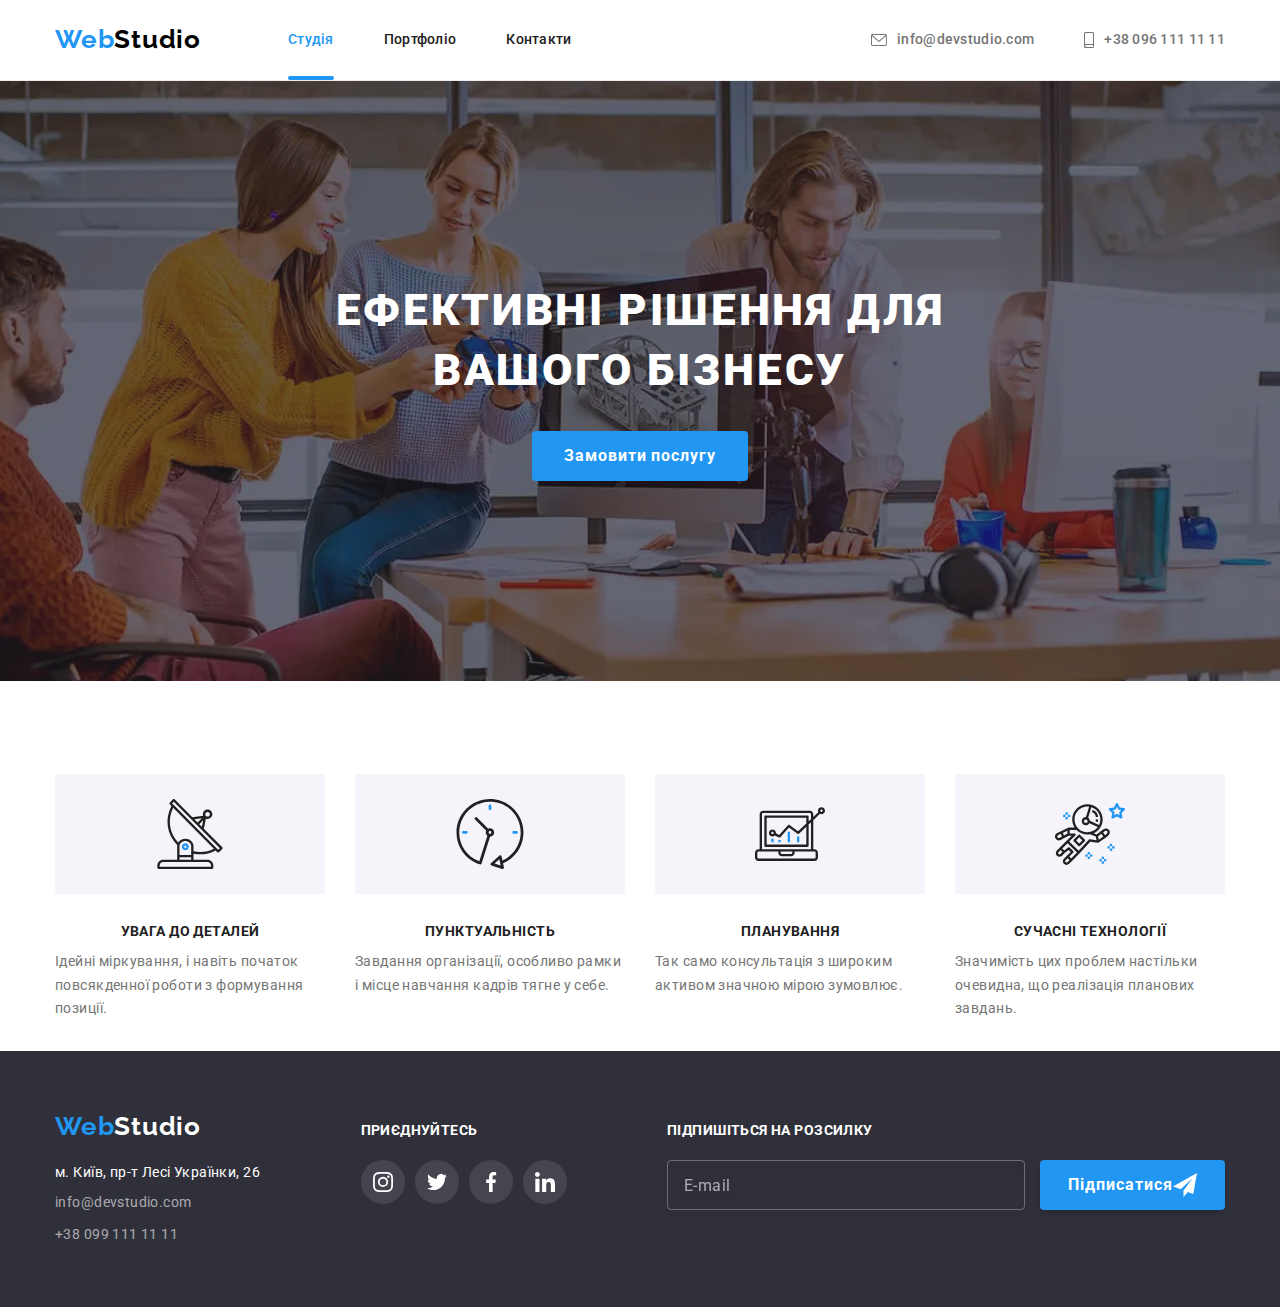
==== commit f6f2ca16: "adventages-section__css adaptive done" ====
--- a/index.html
+++ b/index.html
@@ -172,7 +172,7 @@
       <!--Особливості-->
       <!-- specialities section -->
 
-      <!-- <section class="advantages-section">
+      <section class="advantages-section">
         <div class="container advantages-section__container">
           <h2 class="hidden-title">Особливості</h2>
 
@@ -212,7 +212,7 @@
             </li>
           </ul>
         </div>
-      </section> -->
+      </section>
 
       <!--Чим ми займаємося-->
       <!-- worklist section -->
--- a/css/main.min.css
+++ b/css/main.min.css
@@ -1 +1 @@
-:root{--body-text-color: rgba(33, 33, 33, 100%);--logo-text-color: rgba(0, 0, 0, 100%);--accent-blue-color: rgba(33, 150, 243, 100%);--list-text-color: rgba(117, 117, 117, 100%);--modal-form-placeholder-color: rgba(117, 117, 117, 50%);--body-background-color: rgba(255, 255, 255, 100%);--grey-background-color: rgba(245, 244, 250, 100%);--footer-background-color: rgba(47, 48, 58, 100%);--address-text-color: rgba(255, 255, 255, 60%);--header-border-color: rgba(236, 236, 236, 100%);--portfolio-item-border-color: rgba(238, 238, 238, 100%);--hero-image-overlay-color: rgba(47, 48, 58, 40%);--hero-image-background-color: rgba(196, 196, 196, 100%);--socialmedia-icon-color: rgba(175, 177, 184, 100%);--footer-smlist-icon-color: rgba(255, 255, 255, 10%);--item-overlay-backgroundcolor: rgba(47, 48, 58, 80%);--portfolio-overlay-color: rgba(33, 150, 243, 90%);--backdrop-background-color: rgba(0, 0, 0, 20%);--form-submit-button-shadow-color: rgba(0, 0, 0, 15%);--footer-input-border-color: rgba(255, 255, 255, 30%);--mobile-menu-smlist-border: rgba(33, 33, 33, 20%);--modal-window-transition-rule: 500ms cubic-bezier(0.4, 0, 0.2, 1);--main-transition-rule: 250ms cubic-bezier(0.4, 0, 0.2, 1)}html{box-sizing:border-box}*,*::before,*::after{box-sizing:inherit}body{background-color:var(--body-background-color);color:var(--body-text-color);font-family:"Roboto",sans-serif}h1,h2,h3,h4,p{margin-top:0;margin-bottom:0}ul,ol{margin-top:0;margin-bottom:0;padding:0;list-style:none}img{display:block;max-width:100%;height:auto}a{text-decoration:none}input,textarea{padding:0;margin:0}.container{padding-left:15px;padding-right:15px}@media screen and (min-width: 480px){.container{width:480px;margin-left:auto;margin-right:auto}}@media screen and (min-width: 768px){.container{width:768px}}@media screen and (min-width: 1200px){.container{width:1200px}}.header__logo{display:block;padding-top:16px;padding-bottom:16px;transition:color var(--main-transition-rule);font-family:"Raleway",sans-serif;font-weight:700;font-size:24px;line-height:1.16;letter-spacing:.03em;color:var(--logo-text-color)}.logo__span{font-family:"Raleway",sans-serif;font-weight:700;font-size:24px;line-height:1.16;letter-spacing:.03em;color:var(--accent-blue-color)}.header__logo:hover,.header__logo:focus{color:var(--accent-blue-color)}.footer__logo{display:block;margin-top:0;margin-bottom:20px;transition:color var(--main-transition-rule);font-family:"Raleway",sans-serif;font-weight:700;font-size:24px;line-height:1.16;letter-spacing:.03em;color:var(--body-background-color)}.footer__logo:hover,.footer__logo:focus{color:var(--accent-blue-color)}@media screen and (min-width: 768px){.header__logo{padding-top:26px;padding-bottom:26px;margin-right:87px}}@media screen and (min-width: 1200px){.header__logo{padding-top:24px;padding-bottom:25px;margin-right:87px;font-weight:700;font-size:26px;line-height:1.19;letter-spacing:.03em;color:var(--logo-text-color)}.logo__span{font-weight:700;font-size:26px;line-height:1.19;letter-spacing:.03em;color:var(--accent-blue-color)}.footer__logo{font-weight:700;font-size:26px;line-height:1.19;letter-spacing:.03em;color:var(--body-background-color)}}@media screen and (max-width: 767px){.mobile-menu{position:fixed;top:0;left:0;z-index:100;opacity:0;visibility:hidden;pointer-events:none;transition:opacity var(--main-transition-rule),visibility var(--main-transition-rule)}.mobile-menu.is-open{opacity:1;visibility:visible;pointer-events:auto}.mobile-menu__container{position:relative;display:flex;flex-direction:column;width:100vw;height:100vh;padding:48px 40px;overflow-y:scroll;background-color:var(--body-background-color)}.mobile-menu__contacts-container{margin-top:auto}.mobile-menu__close-button{position:absolute;top:10px;right:15px;width:40px;height:40px;padding:0;border:none;line-height:0;background-color:rgba(0,0,0,0)}.mobile-menu__close-icon{width:18px;height:18px;fill:var(--body-text-color)}.mobile-menu__item:not(:last-child){margin-bottom:32px}.mobile-menu__link{font-weight:500;font-size:40px;line-height:1.18;letter-spacing:.02em;color:var(--body-text-color);transition:color var(--main-transition-rule)}.mobile-menu__link:hover,.mobile-menu__link:focus{color:var(--accent-blue-color)}.mobile-menu__item-current .mobile-menu__link{color:var(--accent-blue-color)}.mobile-menu__contact-list{padding-top:302px}.mobile-menu__contact-item:not(:last-child){margin-bottom:32px}.mobile-menu__contact-phone{font-weight:500;font-size:34px;line-height:1.18;letter-spacing:.02em;color:var(--accent-blue-color)}.mobile-menu__contact-mail{font-weight:500;font-size:24px;line-height:1.17;letter-spacing:.02em;color:var(--list-text-color)}.mobile-menu__smlist{display:flex;flex-wrap:wrap;align-items:center;padding-top:64px}.mobile-menu__smlist-item{margin-right:10px}.mobile-menu__smlist-item:not(:last-child)::after{content:" ";margin-left:10px;border-right:1px solid var(--mobile-menu-smlist-border);transform:rotate(90deg)}.mobile-menu__smlist-link{font-weight:500;font-size:18px;line-height:1.22;letter-spacing:.02em;color:var(--accent-blue-color)}}@media screen and (min-width: 768px){.mobile-menu{display:none}}@media screen and (max-width: 767px){.menu{display:none}.contact-list{display:none}.open-mobile-menu-button{border:none;background-color:rgba(0,0,0,0);padding:0;line-height:0}.open-mobile-menu-button__icon{width:40px;height:40px}}.page-header__container{display:flex;align-items:center;justify-content:space-between}.page-header{background-color:var(--body-background-color);border-bottom:1px solid;border-color:var(--header-border-color)}@media screen and (min-width: 768px){.page-navigation{display:flex;flex-direction:row;justify-content:space-between}.header__menu{display:flex;flex-direction:row;align-items:center;gap:50px}.menu__item{position:relative}.menu__link{display:block;padding-top:32px;padding-bottom:32px;font-weight:500;font-size:14px;line-height:1.14;letter-spacing:.02em;color:var(--body-text-color);transition:color var(--main-transition-rule)}.menu__item .menu__link:hover,.menu__item .menu__link:focus{color:var(--accent-blue-color)}.menu__item_current .menu__link{color:var(--accent-blue-color)}.menu__item_current::after{position:absolute;bottom:0;width:100%;height:4px;content:"";background-color:var(--accent-blue-color);border-radius:2px}.contact-list__link{display:flex;justify-content:flex-start;align-items:center;font-weight:500;font-size:12px;line-height:1;letter-spacing:.02em;color:var(--list-text-color);transition:color var(--main-transition-rule)}.contact-list__item .contact-list__link:hover,.contact-list__item .contact-list__link:focus{color:var(--accent-blue-color)}.contact-list__link-mail{padding-top:21px;padding-bottom:5px}.contact-list__link-phone{padding-top:5px;padding-bottom:21px}.contact-list__icon-envelope{margin-right:8px;width:14px;height:10px;fill:currentColor}.contact-list__icon-smartphone{margin-right:8px;width:10px;height:14px;fill:currentColor}.open-mobile-menu-button{display:none}}@media screen and (min-width: 1200px){.contact-list{display:flex;column-gap:50px}.contact-list__link{display:flex;align-items:center;justify-content:center;column-gap:10px;padding-top:32px;padding-bottom:32px;font-weight:500;font-size:14px;line-height:1.14;letter-spacing:.02em;color:var(--list-text-color)}.contact-list__icon-envelope{margin-right:0px;width:16px;height:12px}.contact-list__icon-smartphone{margin-right:0px;width:10px;height:16px}}.page-footer{background-color:var(--footer-background-color);text-align:center}.page-footer__container{display:block;padding-top:60px;padding-bottom:60px}.address-list__item{margin-bottom:8px}.address-list__item:last-child{margin-bottom:0}.address-list__link:hover,.address-list__link:focus{color:var(--accent-blue-color)}.address-list__link_address{transition:color var(--main-transition-rule);font-style:normal;font-weight:400;font-size:14px;line-height:1.5;letter-spacing:.03em;color:var(--body-background-color)}.address-list__link_contact{transition:color var(--main-transition-rule);font-style:normal;font-weight:400;font-size:14px;line-height:1.71;letter-spacing:.03em;color:var(--address-text-color)}.footer-smlist{list-style:none;display:flex;justify-content:center;column-gap:10px}.footer-smlist__call{padding-top:60px;margin-bottom:20px;font-weight:700;font-size:14px;line-height:1.33;letter-spacing:.03em;color:var(--body-background-color);text-transform:uppercase}.footer-smlist__link{display:flex;align-items:center;justify-content:center;width:44px;height:44px;transition:background-color var(--main-transition-rule);border-radius:50%;background-color:var(--footer-smlist-icon-color)}.footer-smlist__link:hover,.footer-smlist__link:focus{background-color:var(--accent-blue-color)}.footer-smlist__icon{width:20px;height:20px;fill:var(--body-background-color)}.footer-form{display:flex;flex-direction:column;align-items:center}.footer-form__call{padding-top:60px;margin-bottom:20px;font-weight:700;font-size:14px;line-height:1.33;letter-spacing:.03em;color:var(--body-background-color);text-transform:uppercase}.footer-form__label{width:100%}.footer-form__input{width:100%;height:50px;padding:15px 16px;margin-bottom:20px;border:1px solid var(--footer-input-border-color);filter:drop-shadow(0px 4px 4px rgba(0, 0, 0, 0.15));border-radius:4px;background-color:rgba(0,0,0,0);transition:border var(--main-transition-rule);font-weight:400;font-size:16px;line-height:1.25;letter-spacing:.03em;color:var(--body-background-color)}.footer-form__input::placeholder{font-weight:400;font-size:16px;line-height:1.25;letter-spacing:.03em;color:var(--address-text-color)}.footer-form__button{display:flex;justify-content:space-between;align-items:center;width:200px;height:50px;padding:10px 28px;background-color:var(--accent-blue-color);box-shadow:0px 4px 4px var(--form-submit-button-shadow-color);border:none;border-radius:4px;font-weight:700;font-size:16px;line-height:1.88;letter-spacing:.06em;color:var(--body-background-color);cursor:pointer}.footer-form__button_icon{fill:var(--body-background-color)}@media screen and (min-width: 768px){.page-footer__container{display:flex;align-items:baseline;justify-content:space-around;flex-wrap:wrap;row-gap:60px}.footer-form__input{width:450px}}@media screen and (min-width: 1200px){.page-footer{text-align:left}.page-footer__container{display:flex;justify-content:space-between;align-items:baseline}.footer-smlist__call{padding-top:0}.footer-form{display:flex;flex-direction:row}.footer-form__call{padding-top:0}.footer-form__input{width:358px;margin-bottom:0}}.index-hero{margin-bottom:0;padding-top:118px;padding-bottom:118px;text-align:center;width:100%;max-height:400px;margin-left:auto;margin-right:auto;background-color:var(--hero-image-overlay-color);background-repeat:no-repeat;background-position:center;background-size:cover}@media screen and (min-device-pixel-ratio: 1)and (max-width: 767px),screen and (min-resolution: 96dpi)and (max-width: 767px),screen and (min-resolution: 1dppx)and (max-width: 767px){.index-hero{background-image:linear-gradient(to right, var(--hero-image-overlay-color), var(--hero-image-overlay-color)),url(../images/mobile-images/hero_mobile.jpg)}}@media screen and (min-device-pixel-ratio: 1)and (max-width: 767px),screen and (min-resolution: 96dpi)and (max-width: 767px),screen and (min-resolution: 1dppx)and (max-width: 767px){.index-hero{background-image:linear-gradient(to right, var(--hero-image-overlay-color), var(--hero-image-overlay-color)),url(../images/mobile-images/hero_mobile.webp)}}@media screen and (min-device-pixel-ratio: 2)and (max-width: 767px),screen and (min-resolution: 192dpi)and (max-width: 767px),screen and (min-resolution: 2dppx)and (max-width: 767px){.index-hero{background-image:linear-gradient(to right, var(--hero-image-overlay-color), var(--hero-image-overlay-color)),url(../images/mobile-images/hero_mobile@2x.jpg)}}@media screen and (min-device-pixel-ratio: 2)and (max-width: 767px),screen and (min-resolution: 192dpi)and (max-width: 767px),screen and (min-resolution: 2dppx)and (max-width: 767px){.index-hero{background-image:linear-gradient(to right, var(--hero-image-overlay-color), var(--hero-image-overlay-color)),url(../images/mobile-images/hero_mobile@2x.webp)}}@media screen and (min-device-pixel-ratio: 1)and (min-width: 768px),screen and (min-resolution: 96dpi)and (min-width: 768px),screen and (min-resolution: 1dppx)and (min-width: 768px){.index-hero{background-image:linear-gradient(to right, var(--hero-image-overlay-color), var(--hero-image-overlay-color)),url(../images/tablet-images/hero_tablet.jpg)}}@media screen and (min-device-pixel-ratio: 1)and (min-width: 768px),screen and (min-resolution: 96dpi)and (min-width: 768px),screen and (min-resolution: 1dppx)and (min-width: 768px){.index-hero{background-image:linear-gradient(to right, var(--hero-image-overlay-color), var(--hero-image-overlay-color)),url(../images/tablet-images/hero_tablet.webp)}}@media screen and (min-device-pixel-ratio: 2)and (min-width: 768px),screen and (min-resolution: 192dpi)and (min-width: 768px),screen and (min-resolution: 2dppx)and (min-width: 768px){.index-hero{background-image:linear-gradient(to right, var(--hero-image-overlay-color), var(--hero-image-overlay-color)),url(../images/tablet-images/hero_tablet@2x.jpg)}}@media screen and (min-device-pixel-ratio: 2)and (min-width: 768px),screen and (min-resolution: 192dpi)and (min-width: 768px),screen and (min-resolution: 2dppx)and (min-width: 768px){.index-hero{background-image:linear-gradient(to right, var(--hero-image-overlay-color), var(--hero-image-overlay-color)),url(../images/tablet-images/hero_tablet@2x.webp)}}@media screen and (min-device-pixel-ratio: 1)and (min-width: 1200px),screen and (min-resolution: 96dpi)and (min-width: 1200px),screen and (min-resolution: 1dppx)and (min-width: 1200px){.index-hero{background-image:linear-gradient(to right, var(--hero-image-overlay-color), var(--hero-image-overlay-color)),url(../images/desktop-images/hero_desktop.jpg)}}@media screen and (min-device-pixel-ratio: 1)and (min-width: 1200px),screen and (min-resolution: 96dpi)and (min-width: 1200px),screen and (min-resolution: 1dppx)and (min-width: 1200px){.index-hero{background-image:linear-gradient(to right, var(--hero-image-overlay-color), var(--hero-image-overlay-color)),url(../images/desktop-images/hero_desktop.webp)}}@media screen and (min-device-pixel-ratio: 2)and (min-width: 1200px),screen and (min-resolution: 192dpi)and (min-width: 1200px),screen and (min-resolution: 2dppx)and (min-width: 1200px){.index-hero{background-image:linear-gradient(to right, var(--hero-image-overlay-color), var(--hero-image-overlay-color)),url(../images/desktop-images/hero_desktop@2x.jpg)}}@media screen and (min-device-pixel-ratio: 2)and (min-width: 1200px),screen and (min-resolution: 192dpi)and (min-width: 1200px),screen and (min-resolution: 2dppx)and (min-width: 1200px){.index-hero{background-image:linear-gradient(to right, var(--hero-image-overlay-color), var(--hero-image-overlay-color)),url(../images/desktop-images/hero_desktop@2x.webp)}}.index-hero__title{width:360px;margin:0 auto 30px auto;font-weight:900;font-size:26px;line-height:1.62;letter-spacing:.06em;color:var(--body-background-color);text-align:center;text-transform:uppercase}.index-hero__button{width:200px;height:50px;transition:background-color var(--main-transition-rule);background-color:var(--accent-blue-color);border:none;border-radius:4px;cursor:pointer;font-weight:700;font-size:16px;line-height:1.88;letter-spacing:.06em;color:var(--body-background-color)}.index-hero__button:focus{background-color:var(--accent-blue-color)}@media screen and (min-width: 768px){.index-hero{width:100%}}@media screen and (min-width: 1200px){.index-hero{max-width:1600px;max-height:600px;padding-top:200px;padding-bottom:200px}.index-hero__title{width:696px;font-weight:900;font-size:44px;line-height:1.36;letter-spacing:.06em;color:var(--body-background-color)}.index-hero__button{width:216px;height:50px}}.advantages-section{margin:top 0;padding-top:94px}.hidden-title{white-space:nowrap;width:1px;height:1px;overflow:hidden;border:0;padding:0;clip:rect(0 0 0 0);clip-path:inset(50%);margin:-1px}.advantages-list{list-style:none;display:flex;justify-content:space-between}.advantages-list__item{width:270px;margin-right:30px}.advantages-list__item:last-child{margin-right:0}.advantages-list__item::before{display:block;content:"";height:120px;background-repeat:no-repeat;background-position:50% 50%;background-color:var(--grey-background-color);margin-bottom:30px;border-radius:4px}.advantages-list__item_icon-antenna::before{background-image:url(../images/antenna.svg)}.advantages-list__item_icon-clock::before{background-image:url(../images/clock.svg)}.advantages-list__item_icon-diagram::before{background-image:url(../images/diagram.svg)}.advantages-list__item_icon-astronaut::before{background-image:url(../images/astronaut.svg)}.advantages-list__item-header{font-weight:700;font-size:14px;line-height:1.14;letter-spacing:.03em;color:var(--body-text-color);text-transform:uppercase;margin-bottom:10px}.advantages-list__item-text{font-weight:400;font-size:14px;line-height:1.71;letter-spacing:.03em;color:var(--list-text-color)}.worklist-section{margin:top 0;padding-top:94px;padding-bottom:94px;transition:color var(--main-transition-rule)}.worklist-title{margin-bottom:50px;font-weight:700;font-size:36px;line-height:1.17;letter-spacing:.03em;color:var(--body-text-color);text-align:center}.worklist{list-style:none;display:flex;flex-direction:row;justify-content:space-between}.worklist__link{position:relative}.worklist__link:hover,.worklist__link:focus{color:var(--accent-blue-color)}.worklist__descr{position:absolute;bottom:0%;left:50%;height:70px;width:100%;display:flex;align-items:center;justify-content:center;transform:translate(-50%, 0%);opacity:0;transition:opacity var(--main-transition-rule);font-weight:700;font-size:14px;line-height:1.14;letter-spacing:.03em;color:var(--body-background-color);text-align:center;text-transform:uppercase;background-color:var(--item-overlay-backgroundcolor)}.worklist__link:hover .worklist__descr,.worklist__link:focus .worklist__descr{opacity:1}.worklist__image{display:block}.teamlist-section{background-color:var(--grey-background-color);padding-top:94px;padding-bottom:94px;text-align:center}.teamlist-section__title{font-weight:700;font-size:36px;line-height:1.17;text-align:center;letter-spacing:.03em;margin-bottom:50px}.teamlist{list-style:none;display:flex;flex-direction:row;justify-content:space-between}.teamlist__item{background-color:var(--body-background-color);width:270px;margin-right:30px;border-radius:0px 0px 4px 4px;box-shadow:0px 1px 3px rgba(0,0,0,.12),0px 1px 1px rgba(0,0,0,.14),0px 2px 1px rgba(0,0,0,.2)}.teamlist__item:last-child{margin-right:0}.employee{margin-top:0px;padding:30px 0;background-color:var(--body-background-color)}.employee__name{margin-bottom:10px;font-weight:500;font-size:16px;line-height:1.18;letter-spacing:.03em;color:var(--body-text-color)}.employee__position{margin-bottom:16px;font-weight:400;font-size:16px;line-height:1.18;letter-spacing:.03em;color:var(--list-text-color)}.smlist{list-style:none;display:flex;justify-content:center;column-gap:10px}.smlist__link{display:flex;align-items:center;justify-content:center;width:44px;height:44px;transition:background-color var(--main-transition-rule);border-radius:50%;background-color:var(--body-background-color)}.smlist__link:hover,.smlist__link:focus{background-color:var(--accent-blue-color)}.smlist__icon{width:20px;height:20px;transition:fill var(--main-transition-rule);fill:var(--socialmedia-icon-color)}.smlist__link:hover .smlist__icon,.smlist__link:focus .smlist__icon{fill:var(--body-background-color)}.clientlist-section{text-align:center;padding-top:94px;padding-bottom:94px;background-color:var(--body-background-color)}.clientlist__title{margin-bottom:50px;font-weight:700;font-size:36px;line-height:1.17;letter-spacing:.03em;color:var(--body-text-color)}.clientlist{display:flex;justify-content:center;column-gap:30px}.clientlist__link{display:flex;align-items:center;justify-content:center;width:170px;height:92px;transition:fill var(--main-transition-rule),border-color var(--main-transition-rule);border:1px solid;border-color:var(--socialmedia-icon-color);border-radius:4px}.clientlist__link:hover,.clientlist__link:focus{fill:var(--accent-blue-color);border-color:var(--accent-blue-color)}.clientlist__icon{width:106px;height:60px;transition:fill var(--main-transition-rule);fill:var(--socialmedia-icon-color)}.clientlist__link:focus .clientlist__icon,.clientlist__link:hover .clientlist__icon{fill:var(--accent-blue-color)}.portfolio-section{padding-top:94px;padding-bottom:94px;background-color:var(--body-background-color)}.gallery-navigation{display:flex;flex-direction:row;justify-content:center;align-items:center;margin-bottom:50px}.gallery-navigation__item:nth-child(n+2){margin-left:8px}.gallery-navigation__button{height:38px;padding:6px 22px;cursor:pointer;transition:background-color var(--main-transition-rule),color var(--main-transition-rule),box-shadow var(--main-transition-rule);background-color:var(--grey-background-color);border:none;border-radius:4px;font-weight:500;font-size:16px;line-height:1.63;letter-spacing:.03em;color:var(--body-text-color);text-align:center}.gallery-navigation__button:focus,.gallery-navigation__button:hover{background-color:var(--accent-blue-color);color:var(--body-background-color);box-shadow:0px 3px 1px rgba(0,0,0,.1),0px 1px 2px rgba(0,0,0,.08),0px 2px 2px rgba(0,0,0,.12)}.gallery{display:flex;flex-wrap:wrap;justify-content:space-between;gap:30px}.gallery__item{width:370px}.gallery__item:nth-child(n+6){margin-bottom:0px}.gallery__item:nth-child(3n){margin-right:0}.gallery__link{display:block;transition:box-sizing var(--main-transition-rule),box-shadow var(--main-transition-rule)}.gallery__link:hover,.gallery__link:focus{box-sizing:border-box;box-shadow:0px 1px 1px rgba(0,0,0,.12),0px 4px 4px rgba(0,0,0,.06),1px 4px 6px rgba(0,0,0,.16)}.imagebox{position:relative;overflow:hidden}.imagebox__text{position:absolute;top:0;left:0;width:100%;height:100%;background-color:var(--portfolio-overlay-color);padding:63px 24px;transform:translatey(101%);transition:transform var(--main-transition-rule);font-weight:400;font-size:18px;line-height:1.56;letter-spacing:.03em;color:var(--body-background-color)}.gallery__link:hover .imagebox__text,.gallery__link:focus .imagebox__text{transform:translatey(0)}.descr-container{margin-top:0px;padding:20px 24px;background-color:var(--body-background-color);border:1px solid;border-top:0px;border-color:var(--portfolio-item-border-color)}.descr-container__header{margin-bottom:4px;font-weight:700;font-size:18px;line-height:2;letter-spacing:.06em;color:var(--body-text-color)}.descr-container__text{font-weight:400;font-size:16px;line-height:1.875;letter-spacing:.03em;color:var(--list-text-color)}.backdrop{position:fixed;top:0;left:0;visibility:visible;opacity:1;transition:opacity var(--modal-window-transition-rule),visibility var(--modal-window-transition-rule);width:100%;height:100%;background-color:var(--backdrop-background-color)}.backdrop.hidden__backdrop{visibility:hidden;opacity:0;pointer-events:none}.modal-window{position:absolute;top:50%;left:50%;width:528px;height:581px;padding:40px;transform:translate(-50%, -50%);transition:transform var(--modal-window-transition-rule);background-color:var(--body-background-color)}.modal-window__close-button{position:absolute;top:8px;right:8px;width:30px;height:30px;display:flex;align-items:center;justify-content:center;background-color:var(--body-background-color);border:1px solid var(--backdrop-background-color);border-radius:15px;cursor:pointer}.modal-window__icon{width:18px;height:18px;fill:var(--body-text-color);transition:fill var(--main-transition-rule)}.modal-window__close-button:hover .modal-window__icon,.modal-window__close-button:focus .modal-window__icon{fill:var(--accent-blue-color)}.modal-form{display:flex;flex-direction:column}.modal-form__title{margin-bottom:12px;font-weight:700;font-size:20px;line-height:1.15;letter-spacing:.03em;color:var(--body-text-color);text-align:center}.modal-form__field{margin-bottom:10px}.modal-form__field-descr{display:block;margin-bottom:4px;font-weight:400;font-size:12px;line-height:1.16;letter-spacing:.01em;color:var(--list-text-color)}.modal-form__input{width:100%;height:40px;padding:11px 11px 11px 42px;border:1px solid rgba(33,33,33,.2);border-radius:4px;transition:border var(--main-transition-rule);font-weight:400;font-size:12px;line-height:1.16;letter-spacing:.01em;color:var(--body-text-color)}.modal-form__input:focus{outline:none;border-color:var(--accent-blue-color)}.input-wrapper{position:relative}.input-wrapper__icon{display:block;position:absolute;width:18px;height:18px;top:50%;left:12px;transform:translateY(-50%);transition:fill var(--main-transition-rule)}.modal-form__input:focus+.input-wrapper__icon{fill:var(--accent-blue-color)}.modal-form__message-field{margin-bottom:20px}.modal-form__message{display:block;width:100%;height:120px;padding:12px 16px;border:1px solid rgba(33,33,33,.2);border-radius:4px;transition:border var(--main-transition-rule);resize:none;font-weight:400;font-size:12px;line-height:1.16;letter-spacing:.01em;color:var(--body-text-color)}.modal-form__message:focus{outline:none;border-color:var(--accent-blue-color)}.modal-form__message::placeholder{font-weight:400;font-size:12px;line-height:1.16;letter-spacing:.01em;color:var(--modal-form-placeholder-color)}.modal-form__check-field{display:flex;align-items:center;justify-content:center;margin-bottom:30px;font-weight:400;font-size:14px;line-height:1.71;letter-spacing:.03em;color:var(--list-text-color)}.modal-form__check{position:absolute;appearance:none;box-shadow:none;transition:box-shadow var(--main-transition-rule)}.modal-form__check-icon-unchecked{width:16px;height:15px;margin-right:8px}.modal-form__check-icon-checked{display:none;width:16px;height:15px;margin-right:8px;fill:var(--accent-blue-color)}.modal-form__check:checked+.modal-form__check-icon-unchecked{display:none}.modal-form__check:checked~.modal-form__check-icon-checked{display:inline}.modal-form__check-link{position:relative;color:var(--accent-blue-color);outline:none}.modal-form__check-link::after{display:block;position:absolute;top:75%;width:100%;height:1px;content:"";background-color:var(--accent-blue-color)}.modal-form__button{align-self:center;width:200px;height:50px;padding:10px 28px;background-color:var(--accent-blue-color);box-shadow:0px 4px 4px var(--form-submit-button-shadow-color);border:none;border-radius:4px;font-weight:700;font-size:16px;line-height:1.88;letter-spacing:.06em;color:var(--body-background-color);cursor:pointer}/*# sourceMappingURL=main.min.css.map */+:root{--body-text-color: rgba(33, 33, 33, 100%);--logo-text-color: rgba(0, 0, 0, 100%);--accent-blue-color: rgba(33, 150, 243, 100%);--list-text-color: rgba(117, 117, 117, 100%);--modal-form-placeholder-color: rgba(117, 117, 117, 50%);--body-background-color: rgba(255, 255, 255, 100%);--grey-background-color: rgba(245, 244, 250, 100%);--footer-background-color: rgba(47, 48, 58, 100%);--address-text-color: rgba(255, 255, 255, 60%);--header-border-color: rgba(236, 236, 236, 100%);--portfolio-item-border-color: rgba(238, 238, 238, 100%);--hero-image-overlay-color: rgba(47, 48, 58, 40%);--hero-image-background-color: rgba(196, 196, 196, 100%);--socialmedia-icon-color: rgba(175, 177, 184, 100%);--footer-smlist-icon-color: rgba(255, 255, 255, 10%);--item-overlay-backgroundcolor: rgba(47, 48, 58, 80%);--portfolio-overlay-color: rgba(33, 150, 243, 90%);--backdrop-background-color: rgba(0, 0, 0, 20%);--form-submit-button-shadow-color: rgba(0, 0, 0, 15%);--footer-input-border-color: rgba(255, 255, 255, 30%);--mobile-menu-smlist-border: rgba(33, 33, 33, 20%);--modal-window-transition-rule: 500ms cubic-bezier(0.4, 0, 0.2, 1);--main-transition-rule: 250ms cubic-bezier(0.4, 0, 0.2, 1)}html{box-sizing:border-box}*,*::before,*::after{box-sizing:inherit}body{background-color:var(--body-background-color);color:var(--body-text-color);font-family:"Roboto",sans-serif}h1,h2,h3,h4,p{margin-top:0;margin-bottom:0}ul,ol{margin-top:0;margin-bottom:0;padding:0;list-style:none}img{display:block;max-width:100%;height:auto}a{text-decoration:none}input,textarea{padding:0;margin:0}.container{padding-left:15px;padding-right:15px}@media screen and (min-width: 480px){.container{width:480px;margin-left:auto;margin-right:auto}}@media screen and (min-width: 768px){.container{width:768px}}@media screen and (min-width: 1200px){.container{width:1200px}}.header__logo{display:block;padding-top:16px;padding-bottom:16px;transition:color var(--main-transition-rule);font-family:"Raleway",sans-serif;font-weight:700;font-size:24px;line-height:1.16;letter-spacing:.03em;color:var(--logo-text-color)}.logo__span{font-family:"Raleway",sans-serif;font-weight:700;font-size:24px;line-height:1.16;letter-spacing:.03em;color:var(--accent-blue-color)}.header__logo:hover,.header__logo:focus{color:var(--accent-blue-color)}.footer__logo{display:block;margin-top:0;margin-bottom:20px;transition:color var(--main-transition-rule);font-family:"Raleway",sans-serif;font-weight:700;font-size:24px;line-height:1.16;letter-spacing:.03em;color:var(--body-background-color)}.footer__logo:hover,.footer__logo:focus{color:var(--accent-blue-color)}@media screen and (min-width: 768px){.header__logo{padding-top:26px;padding-bottom:26px;margin-right:87px}}@media screen and (min-width: 1200px){.header__logo{padding-top:24px;padding-bottom:25px;margin-right:87px;font-weight:700;font-size:26px;line-height:1.19;letter-spacing:.03em;color:var(--logo-text-color)}.logo__span{font-weight:700;font-size:26px;line-height:1.19;letter-spacing:.03em;color:var(--accent-blue-color)}.footer__logo{font-weight:700;font-size:26px;line-height:1.19;letter-spacing:.03em;color:var(--body-background-color)}}@media screen and (max-width: 767px){.mobile-menu{position:fixed;top:0;left:0;z-index:100;opacity:0;visibility:hidden;pointer-events:none;transition:opacity var(--main-transition-rule),visibility var(--main-transition-rule)}.mobile-menu.is-open{opacity:1;visibility:visible;pointer-events:auto}.mobile-menu__container{position:relative;display:flex;flex-direction:column;width:100vw;height:100vh;padding:48px 40px;overflow-y:scroll;background-color:var(--body-background-color)}.mobile-menu__contacts-container{margin-top:auto}.mobile-menu__close-button{position:absolute;top:10px;right:15px;width:40px;height:40px;padding:0;border:none;line-height:0;background-color:rgba(0,0,0,0)}.mobile-menu__close-icon{width:18px;height:18px;fill:var(--body-text-color)}.mobile-menu__item:not(:last-child){margin-bottom:32px}.mobile-menu__link{font-weight:500;font-size:40px;line-height:1.18;letter-spacing:.02em;color:var(--body-text-color);transition:color var(--main-transition-rule)}.mobile-menu__link:hover,.mobile-menu__link:focus{color:var(--accent-blue-color)}.mobile-menu__item-current .mobile-menu__link{color:var(--accent-blue-color)}.mobile-menu__contact-list{padding-top:302px}.mobile-menu__contact-item:not(:last-child){margin-bottom:32px}.mobile-menu__contact-phone{font-weight:500;font-size:34px;line-height:1.18;letter-spacing:.02em;color:var(--accent-blue-color)}.mobile-menu__contact-mail{font-weight:500;font-size:24px;line-height:1.17;letter-spacing:.02em;color:var(--list-text-color)}.mobile-menu__smlist{display:flex;flex-wrap:wrap;align-items:center;padding-top:64px}.mobile-menu__smlist-item{margin-right:10px}.mobile-menu__smlist-item:not(:last-child)::after{content:" ";margin-left:10px;border-right:1px solid var(--mobile-menu-smlist-border);transform:rotate(90deg)}.mobile-menu__smlist-link{font-weight:500;font-size:18px;line-height:1.22;letter-spacing:.02em;color:var(--accent-blue-color)}}@media screen and (min-width: 768px){.mobile-menu{display:none}}@media screen and (max-width: 767px){.menu{display:none}.contact-list{display:none}.open-mobile-menu-button{border:none;background-color:rgba(0,0,0,0);padding:0;line-height:0}.open-mobile-menu-button__icon{width:40px;height:40px}}.page-header__container{display:flex;align-items:center;justify-content:space-between}.page-header{background-color:var(--body-background-color);border-bottom:1px solid;border-color:var(--header-border-color)}@media screen and (min-width: 768px){.page-navigation{display:flex;flex-direction:row;justify-content:space-between}.header__menu{display:flex;flex-direction:row;align-items:center;gap:50px}.menu__item{position:relative}.menu__link{display:block;padding-top:32px;padding-bottom:32px;font-weight:500;font-size:14px;line-height:1.14;letter-spacing:.02em;color:var(--body-text-color);transition:color var(--main-transition-rule)}.menu__item .menu__link:hover,.menu__item .menu__link:focus{color:var(--accent-blue-color)}.menu__item_current .menu__link{color:var(--accent-blue-color)}.menu__item_current::after{position:absolute;bottom:0;width:100%;height:4px;content:"";background-color:var(--accent-blue-color);border-radius:2px}.contact-list__link{display:flex;justify-content:flex-start;align-items:center;font-weight:500;font-size:12px;line-height:1;letter-spacing:.02em;color:var(--list-text-color);transition:color var(--main-transition-rule)}.contact-list__item .contact-list__link:hover,.contact-list__item .contact-list__link:focus{color:var(--accent-blue-color)}.contact-list__link-mail{padding-top:21px;padding-bottom:5px}.contact-list__link-phone{padding-top:5px;padding-bottom:21px}.contact-list__icon-envelope{margin-right:8px;width:14px;height:10px;fill:currentColor}.contact-list__icon-smartphone{margin-right:8px;width:10px;height:14px;fill:currentColor}.open-mobile-menu-button{display:none}}@media screen and (min-width: 1200px){.contact-list{display:flex;column-gap:50px}.contact-list__link{display:flex;align-items:center;justify-content:center;column-gap:10px;padding-top:32px;padding-bottom:32px;font-weight:500;font-size:14px;line-height:1.14;letter-spacing:.02em;color:var(--list-text-color)}.contact-list__icon-envelope{margin-right:0px;width:16px;height:12px}.contact-list__icon-smartphone{margin-right:0px;width:10px;height:16px}}.page-footer{background-color:var(--footer-background-color);text-align:center}.page-footer__container{display:block;padding-top:60px;padding-bottom:60px}.address-list__item{margin-bottom:8px}.address-list__item:last-child{margin-bottom:0}.address-list__link:hover,.address-list__link:focus{color:var(--accent-blue-color)}.address-list__link_address{transition:color var(--main-transition-rule);font-style:normal;font-weight:400;font-size:14px;line-height:1.5;letter-spacing:.03em;color:var(--body-background-color)}.address-list__link_contact{transition:color var(--main-transition-rule);font-style:normal;font-weight:400;font-size:14px;line-height:1.71;letter-spacing:.03em;color:var(--address-text-color)}.footer-smlist{list-style:none;display:flex;justify-content:center;column-gap:10px}.footer-smlist__call{padding-top:60px;margin-bottom:20px;font-weight:700;font-size:14px;line-height:1.33;letter-spacing:.03em;color:var(--body-background-color);text-transform:uppercase}.footer-smlist__link{display:flex;align-items:center;justify-content:center;width:44px;height:44px;transition:background-color var(--main-transition-rule);border-radius:50%;background-color:var(--footer-smlist-icon-color)}.footer-smlist__link:hover,.footer-smlist__link:focus{background-color:var(--accent-blue-color)}.footer-smlist__icon{width:20px;height:20px;fill:var(--body-background-color)}.footer-form{display:flex;flex-direction:column;align-items:center}.footer-form__call{padding-top:60px;margin-bottom:20px;font-weight:700;font-size:14px;line-height:1.33;letter-spacing:.03em;color:var(--body-background-color);text-transform:uppercase}.footer-form__label{width:100%}.footer-form__input{width:100%;height:50px;padding:15px 16px;margin-bottom:20px;border:1px solid var(--footer-input-border-color);filter:drop-shadow(0px 4px 4px rgba(0, 0, 0, 0.15));border-radius:4px;background-color:rgba(0,0,0,0);transition:border var(--main-transition-rule);font-weight:400;font-size:16px;line-height:1.25;letter-spacing:.03em;color:var(--body-background-color)}.footer-form__input::placeholder{font-weight:400;font-size:16px;line-height:1.25;letter-spacing:.03em;color:var(--address-text-color)}.footer-form__button{display:flex;justify-content:space-between;align-items:center;width:200px;height:50px;padding:10px 28px;background-color:var(--accent-blue-color);box-shadow:0px 4px 4px var(--form-submit-button-shadow-color);border:none;border-radius:4px;font-weight:700;font-size:16px;line-height:1.88;letter-spacing:.06em;color:var(--body-background-color);cursor:pointer}.footer-form__button_icon{fill:var(--body-background-color)}@media screen and (min-width: 768px){.page-footer__container{display:flex;align-items:baseline;justify-content:space-around;flex-wrap:wrap;row-gap:60px}.footer-form__input{width:450px}}@media screen and (min-width: 1200px){.page-footer{text-align:left}.page-footer__container{display:flex;justify-content:space-between;align-items:baseline}.footer-smlist__call{padding-top:0}.footer-form{display:flex;flex-direction:row}.footer-form__call{padding-top:0}.footer-form__input{width:358px;margin-bottom:0}}.index-hero{margin-bottom:0;padding-top:118px;padding-bottom:118px;text-align:center;width:100%;max-height:400px;margin-left:auto;margin-right:auto;background-color:var(--hero-image-overlay-color);background-repeat:no-repeat;background-position:center;background-size:cover}@media screen and (min-device-pixel-ratio: 1)and (max-width: 767px),screen and (min-resolution: 96dpi)and (max-width: 767px),screen and (min-resolution: 1dppx)and (max-width: 767px){.index-hero{background-image:linear-gradient(to right, var(--hero-image-overlay-color), var(--hero-image-overlay-color)),url(../images/mobile-images/hero_mobile.jpg)}}@media screen and (min-device-pixel-ratio: 1)and (max-width: 767px),screen and (min-resolution: 96dpi)and (max-width: 767px),screen and (min-resolution: 1dppx)and (max-width: 767px){.index-hero{background-image:linear-gradient(to right, var(--hero-image-overlay-color), var(--hero-image-overlay-color)),url(../images/mobile-images/hero_mobile.webp)}}@media screen and (min-device-pixel-ratio: 2)and (max-width: 767px),screen and (min-resolution: 192dpi)and (max-width: 767px),screen and (min-resolution: 2dppx)and (max-width: 767px){.index-hero{background-image:linear-gradient(to right, var(--hero-image-overlay-color), var(--hero-image-overlay-color)),url(../images/mobile-images/hero_mobile@2x.jpg)}}@media screen and (min-device-pixel-ratio: 2)and (max-width: 767px),screen and (min-resolution: 192dpi)and (max-width: 767px),screen and (min-resolution: 2dppx)and (max-width: 767px){.index-hero{background-image:linear-gradient(to right, var(--hero-image-overlay-color), var(--hero-image-overlay-color)),url(../images/mobile-images/hero_mobile@2x.webp)}}@media screen and (min-device-pixel-ratio: 1)and (min-width: 768px),screen and (min-resolution: 96dpi)and (min-width: 768px),screen and (min-resolution: 1dppx)and (min-width: 768px){.index-hero{background-image:linear-gradient(to right, var(--hero-image-overlay-color), var(--hero-image-overlay-color)),url(../images/tablet-images/hero_tablet.jpg)}}@media screen and (min-device-pixel-ratio: 1)and (min-width: 768px),screen and (min-resolution: 96dpi)and (min-width: 768px),screen and (min-resolution: 1dppx)and (min-width: 768px){.index-hero{background-image:linear-gradient(to right, var(--hero-image-overlay-color), var(--hero-image-overlay-color)),url(../images/tablet-images/hero_tablet.webp)}}@media screen and (min-device-pixel-ratio: 2)and (min-width: 768px),screen and (min-resolution: 192dpi)and (min-width: 768px),screen and (min-resolution: 2dppx)and (min-width: 768px){.index-hero{background-image:linear-gradient(to right, var(--hero-image-overlay-color), var(--hero-image-overlay-color)),url(../images/tablet-images/hero_tablet@2x.jpg)}}@media screen and (min-device-pixel-ratio: 2)and (min-width: 768px),screen and (min-resolution: 192dpi)and (min-width: 768px),screen and (min-resolution: 2dppx)and (min-width: 768px){.index-hero{background-image:linear-gradient(to right, var(--hero-image-overlay-color), var(--hero-image-overlay-color)),url(../images/tablet-images/hero_tablet@2x.webp)}}@media screen and (min-device-pixel-ratio: 1)and (min-width: 1200px),screen and (min-resolution: 96dpi)and (min-width: 1200px),screen and (min-resolution: 1dppx)and (min-width: 1200px){.index-hero{background-image:linear-gradient(to right, var(--hero-image-overlay-color), var(--hero-image-overlay-color)),url(../images/desktop-images/hero_desktop.jpg)}}@media screen and (min-device-pixel-ratio: 1)and (min-width: 1200px),screen and (min-resolution: 96dpi)and (min-width: 1200px),screen and (min-resolution: 1dppx)and (min-width: 1200px){.index-hero{background-image:linear-gradient(to right, var(--hero-image-overlay-color), var(--hero-image-overlay-color)),url(../images/desktop-images/hero_desktop.webp)}}@media screen and (min-device-pixel-ratio: 2)and (min-width: 1200px),screen and (min-resolution: 192dpi)and (min-width: 1200px),screen and (min-resolution: 2dppx)and (min-width: 1200px){.index-hero{background-image:linear-gradient(to right, var(--hero-image-overlay-color), var(--hero-image-overlay-color)),url(../images/desktop-images/hero_desktop@2x.jpg)}}@media screen and (min-device-pixel-ratio: 2)and (min-width: 1200px),screen and (min-resolution: 192dpi)and (min-width: 1200px),screen and (min-resolution: 2dppx)and (min-width: 1200px){.index-hero{background-image:linear-gradient(to right, var(--hero-image-overlay-color), var(--hero-image-overlay-color)),url(../images/desktop-images/hero_desktop@2x.webp)}}.index-hero__title{width:360px;margin:0 auto 30px auto;font-weight:900;font-size:26px;line-height:1.62;letter-spacing:.06em;color:var(--body-background-color);text-align:center;text-transform:uppercase}.index-hero__button{width:200px;height:50px;transition:background-color var(--main-transition-rule);background-color:var(--accent-blue-color);border:none;border-radius:4px;cursor:pointer;font-weight:700;font-size:16px;line-height:1.88;letter-spacing:.06em;color:var(--body-background-color)}.index-hero__button:focus{background-color:var(--accent-blue-color)}@media screen and (min-width: 768px){.index-hero{width:100%}}@media screen and (min-width: 1200px){.index-hero{max-width:1600px;max-height:600px;padding-top:200px;padding-bottom:200px}.index-hero__title{width:696px;font-weight:900;font-size:44px;line-height:1.36;letter-spacing:.06em;color:var(--body-background-color)}.index-hero__button{width:216px;height:50px}}.advantages-section__container{max-width:767px;margin:top 0;padding-top:60px}.hidden-title{white-space:nowrap;width:1px;height:1px;overflow:hidden;border:0;padding:0;clip:rect(0 0 0 0);clip-path:inset(50%);margin:-1px}.advantages-list{display:block}.advantages-list__item{width:100%;margin-bottom:30px}.advantages-list__item::before{display:block;content:"";height:120px;background-repeat:no-repeat;background-position:50% 50%;background-color:var(--grey-background-color);margin-bottom:30px;border-radius:4px}.advantages-list__item_icon-antenna::before{background-image:url(../images/antenna.svg)}.advantages-list__item_icon-clock::before{background-image:url(../images/clock.svg)}.advantages-list__item_icon-diagram::before{background-image:url(../images/diagram.svg)}.advantages-list__item_icon-astronaut::before{background-image:url(../images/astronaut.svg)}.advantages-list__item-header{margin-bottom:10px;font-weight:700;font-size:14px;line-height:1.14;letter-spacing:.03em;color:var(--body-text-color);text-transform:uppercase;text-align:center}.advantages-list__item-text{font-weight:400;font-size:14px;line-height:1.71;letter-spacing:.03em;color:var(--list-text-color)}@media screen and (min-width: 768px){.advantages-section__container{max-width:1199px}.advantages-list{display:flex;flex-wrap:wrap;justify-content:space-between}.advantages-list__item{width:354px}}@media screen and (min-width: 1200px){.advantages-section__container{max-width:1200px;margin-bottom:0;padding-top:94px}.advantages-list{display:flex;justify-content:space-between}.advantages-list__item{width:270px;margin-right:30px}.advantages-list__item:last-child{margin-right:0}.advantages-list__item::before{display:block;content:"";height:120px;background-repeat:no-repeat;background-position:50% 50%;background-color:var(--grey-background-color);margin-bottom:30px;border-radius:4px}}.worklist-section{margin:top 0;padding-top:94px;padding-bottom:94px;transition:color var(--main-transition-rule)}.worklist-title{margin-bottom:50px;font-weight:700;font-size:36px;line-height:1.17;letter-spacing:.03em;color:var(--body-text-color);text-align:center}.worklist{list-style:none;display:flex;flex-direction:row;justify-content:space-between}.worklist__link{position:relative}.worklist__link:hover,.worklist__link:focus{color:var(--accent-blue-color)}.worklist__descr{position:absolute;bottom:0%;left:50%;height:70px;width:100%;display:flex;align-items:center;justify-content:center;transform:translate(-50%, 0%);opacity:0;transition:opacity var(--main-transition-rule);font-weight:700;font-size:14px;line-height:1.14;letter-spacing:.03em;color:var(--body-background-color);text-align:center;text-transform:uppercase;background-color:var(--item-overlay-backgroundcolor)}.worklist__link:hover .worklist__descr,.worklist__link:focus .worklist__descr{opacity:1}.worklist__image{display:block}.teamlist-section{background-color:var(--grey-background-color);padding-top:94px;padding-bottom:94px;text-align:center}.teamlist-section__title{font-weight:700;font-size:36px;line-height:1.17;text-align:center;letter-spacing:.03em;margin-bottom:50px}.teamlist{list-style:none;display:flex;flex-direction:row;justify-content:space-between}.teamlist__item{background-color:var(--body-background-color);width:270px;margin-right:30px;border-radius:0px 0px 4px 4px;box-shadow:0px 1px 3px rgba(0,0,0,.12),0px 1px 1px rgba(0,0,0,.14),0px 2px 1px rgba(0,0,0,.2)}.teamlist__item:last-child{margin-right:0}.employee{margin-top:0px;padding:30px 0;background-color:var(--body-background-color)}.employee__name{margin-bottom:10px;font-weight:500;font-size:16px;line-height:1.18;letter-spacing:.03em;color:var(--body-text-color)}.employee__position{margin-bottom:16px;font-weight:400;font-size:16px;line-height:1.18;letter-spacing:.03em;color:var(--list-text-color)}.smlist{list-style:none;display:flex;justify-content:center;column-gap:10px}.smlist__link{display:flex;align-items:center;justify-content:center;width:44px;height:44px;transition:background-color var(--main-transition-rule);border-radius:50%;background-color:var(--body-background-color)}.smlist__link:hover,.smlist__link:focus{background-color:var(--accent-blue-color)}.smlist__icon{width:20px;height:20px;transition:fill var(--main-transition-rule);fill:var(--socialmedia-icon-color)}.smlist__link:hover .smlist__icon,.smlist__link:focus .smlist__icon{fill:var(--body-background-color)}.clientlist-section{text-align:center;padding-top:94px;padding-bottom:94px;background-color:var(--body-background-color)}.clientlist__title{margin-bottom:50px;font-weight:700;font-size:36px;line-height:1.17;letter-spacing:.03em;color:var(--body-text-color)}.clientlist{display:flex;justify-content:center;column-gap:30px}.clientlist__link{display:flex;align-items:center;justify-content:center;width:170px;height:92px;transition:fill var(--main-transition-rule),border-color var(--main-transition-rule);border:1px solid;border-color:var(--socialmedia-icon-color);border-radius:4px}.clientlist__link:hover,.clientlist__link:focus{fill:var(--accent-blue-color);border-color:var(--accent-blue-color)}.clientlist__icon{width:106px;height:60px;transition:fill var(--main-transition-rule);fill:var(--socialmedia-icon-color)}.clientlist__link:focus .clientlist__icon,.clientlist__link:hover .clientlist__icon{fill:var(--accent-blue-color)}.portfolio-section{padding-top:94px;padding-bottom:94px;background-color:var(--body-background-color)}.gallery-navigation{display:flex;flex-direction:row;justify-content:center;align-items:center;margin-bottom:50px}.gallery-navigation__item:nth-child(n+2){margin-left:8px}.gallery-navigation__button{height:38px;padding:6px 22px;cursor:pointer;transition:background-color var(--main-transition-rule),color var(--main-transition-rule),box-shadow var(--main-transition-rule);background-color:var(--grey-background-color);border:none;border-radius:4px;font-weight:500;font-size:16px;line-height:1.63;letter-spacing:.03em;color:var(--body-text-color);text-align:center}.gallery-navigation__button:focus,.gallery-navigation__button:hover{background-color:var(--accent-blue-color);color:var(--body-background-color);box-shadow:0px 3px 1px rgba(0,0,0,.1),0px 1px 2px rgba(0,0,0,.08),0px 2px 2px rgba(0,0,0,.12)}.gallery{display:flex;flex-wrap:wrap;justify-content:space-between;gap:30px}.gallery__item{width:370px}.gallery__item:nth-child(n+6){margin-bottom:0px}.gallery__item:nth-child(3n){margin-right:0}.gallery__link{display:block;transition:box-sizing var(--main-transition-rule),box-shadow var(--main-transition-rule)}.gallery__link:hover,.gallery__link:focus{box-sizing:border-box;box-shadow:0px 1px 1px rgba(0,0,0,.12),0px 4px 4px rgba(0,0,0,.06),1px 4px 6px rgba(0,0,0,.16)}.imagebox{position:relative;overflow:hidden}.imagebox__text{position:absolute;top:0;left:0;width:100%;height:100%;background-color:var(--portfolio-overlay-color);padding:63px 24px;transform:translatey(101%);transition:transform var(--main-transition-rule);font-weight:400;font-size:18px;line-height:1.56;letter-spacing:.03em;color:var(--body-background-color)}.gallery__link:hover .imagebox__text,.gallery__link:focus .imagebox__text{transform:translatey(0)}.descr-container{margin-top:0px;padding:20px 24px;background-color:var(--body-background-color);border:1px solid;border-top:0px;border-color:var(--portfolio-item-border-color)}.descr-container__header{margin-bottom:4px;font-weight:700;font-size:18px;line-height:2;letter-spacing:.06em;color:var(--body-text-color)}.descr-container__text{font-weight:400;font-size:16px;line-height:1.875;letter-spacing:.03em;color:var(--list-text-color)}.backdrop{position:fixed;top:0;left:0;visibility:visible;opacity:1;transition:opacity var(--modal-window-transition-rule),visibility var(--modal-window-transition-rule);width:100%;height:100%;background-color:var(--backdrop-background-color)}.backdrop.hidden__backdrop{visibility:hidden;opacity:0;pointer-events:none}.modal-window{position:absolute;top:50%;left:50%;width:528px;height:581px;padding:40px;transform:translate(-50%, -50%);transition:transform var(--modal-window-transition-rule);background-color:var(--body-background-color)}.modal-window__close-button{position:absolute;top:8px;right:8px;width:30px;height:30px;display:flex;align-items:center;justify-content:center;background-color:var(--body-background-color);border:1px solid var(--backdrop-background-color);border-radius:15px;cursor:pointer}.modal-window__icon{width:18px;height:18px;fill:var(--body-text-color);transition:fill var(--main-transition-rule)}.modal-window__close-button:hover .modal-window__icon,.modal-window__close-button:focus .modal-window__icon{fill:var(--accent-blue-color)}.modal-form{display:flex;flex-direction:column}.modal-form__title{margin-bottom:12px;font-weight:700;font-size:20px;line-height:1.15;letter-spacing:.03em;color:var(--body-text-color);text-align:center}.modal-form__field{margin-bottom:10px}.modal-form__field-descr{display:block;margin-bottom:4px;font-weight:400;font-size:12px;line-height:1.16;letter-spacing:.01em;color:var(--list-text-color)}.modal-form__input{width:100%;height:40px;padding:11px 11px 11px 42px;border:1px solid rgba(33,33,33,.2);border-radius:4px;transition:border var(--main-transition-rule);font-weight:400;font-size:12px;line-height:1.16;letter-spacing:.01em;color:var(--body-text-color)}.modal-form__input:focus{outline:none;border-color:var(--accent-blue-color)}.input-wrapper{position:relative}.input-wrapper__icon{display:block;position:absolute;width:18px;height:18px;top:50%;left:12px;transform:translateY(-50%);transition:fill var(--main-transition-rule)}.modal-form__input:focus+.input-wrapper__icon{fill:var(--accent-blue-color)}.modal-form__message-field{margin-bottom:20px}.modal-form__message{display:block;width:100%;height:120px;padding:12px 16px;border:1px solid rgba(33,33,33,.2);border-radius:4px;transition:border var(--main-transition-rule);resize:none;font-weight:400;font-size:12px;line-height:1.16;letter-spacing:.01em;color:var(--body-text-color)}.modal-form__message:focus{outline:none;border-color:var(--accent-blue-color)}.modal-form__message::placeholder{font-weight:400;font-size:12px;line-height:1.16;letter-spacing:.01em;color:var(--modal-form-placeholder-color)}.modal-form__check-field{display:flex;align-items:center;justify-content:center;margin-bottom:30px;font-weight:400;font-size:14px;line-height:1.71;letter-spacing:.03em;color:var(--list-text-color)}.modal-form__check{position:absolute;appearance:none;box-shadow:none;transition:box-shadow var(--main-transition-rule)}.modal-form__check-icon-unchecked{width:16px;height:15px;margin-right:8px}.modal-form__check-icon-checked{display:none;width:16px;height:15px;margin-right:8px;fill:var(--accent-blue-color)}.modal-form__check:checked+.modal-form__check-icon-unchecked{display:none}.modal-form__check:checked~.modal-form__check-icon-checked{display:inline}.modal-form__check-link{position:relative;color:var(--accent-blue-color);outline:none}.modal-form__check-link::after{display:block;position:absolute;top:75%;width:100%;height:1px;content:"";background-color:var(--accent-blue-color)}.modal-form__button{align-self:center;width:200px;height:50px;padding:10px 28px;background-color:var(--accent-blue-color);box-shadow:0px 4px 4px var(--form-submit-button-shadow-color);border:none;border-radius:4px;font-weight:700;font-size:16px;line-height:1.88;letter-spacing:.06em;color:var(--body-background-color);cursor:pointer}/*# sourceMappingURL=main.min.css.map */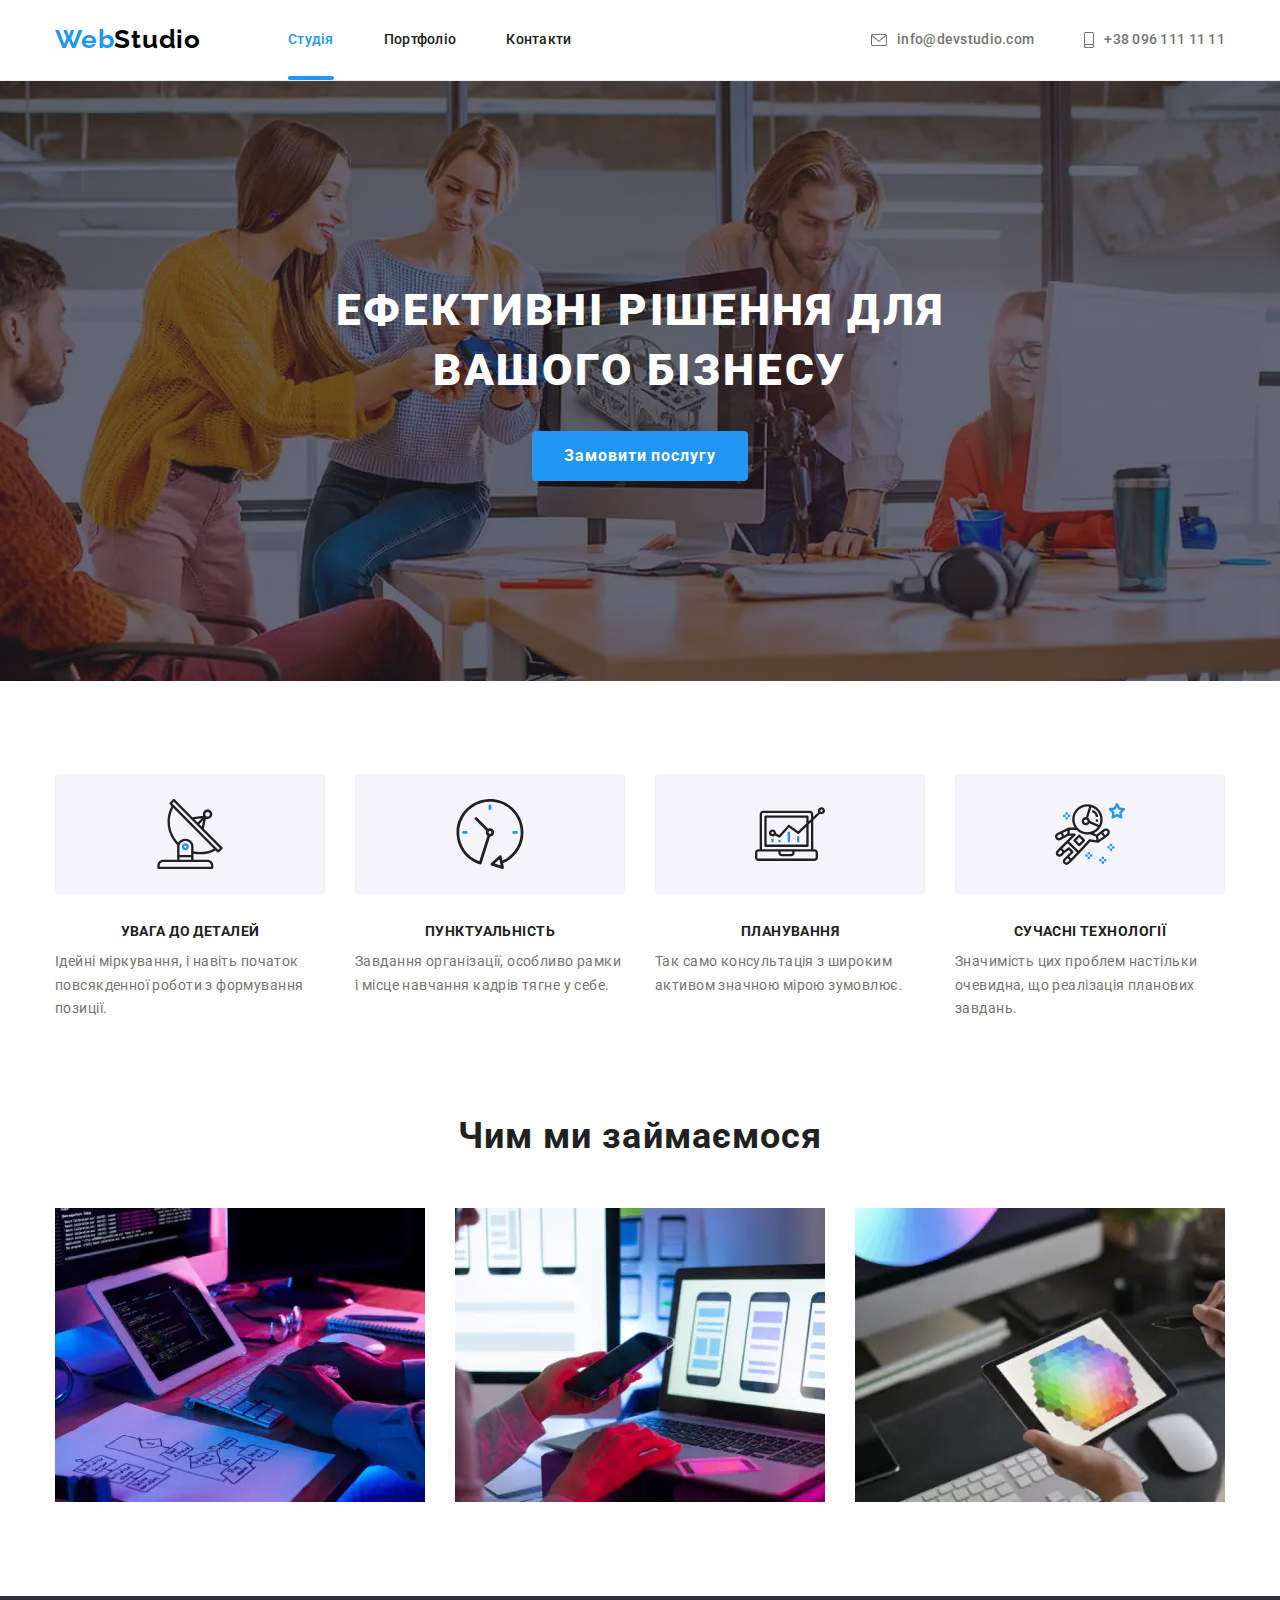
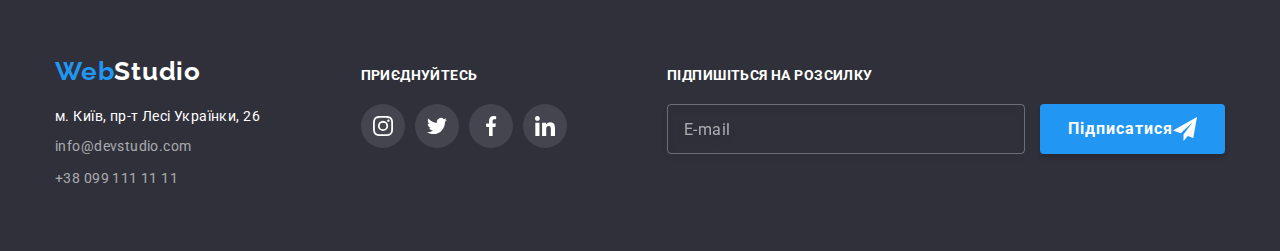
==== commit a1ffd885: "worklist__css-adaptive done" ====
--- a/index.html
+++ b/index.html
@@ -217,49 +217,100 @@
       <!--Чим ми займаємося-->
       <!-- worklist section -->
 
-      <!-- <section class="worklist-section">
+      <section class="worklist-section">
         <div class="container worklist-section__container">
           <h2 class="worklist-title">Чим ми займаємося</h2>
           <ul class="worklist">
             <li class="worklist__item">
               <a href="" class="worklist__link">
                 <p class="worklist__descr">Десктопні додатки</p>
-                <img
-                  class="worklist__image"
-                  src="images/img-1.jpg"
-                  alt="Робота за комп'ютером"
-                  height="294"
-                  width="370"
-                />
+                <picture>
+                  <source
+                    media="(min-width: 1200px)"
+                    srcset="
+                      ./images/desktop-images/worklist-1-desktop.webp    1x,
+                      ./images/desktop-images/worklist-1-desktop@2x.webp 2x
+                    "
+                    type="image/webp"
+                  />
+                  <source
+                    media="(min-width: 1200px)"
+                    srcset="
+                      ./images/desktop-images/worklist-1-desktop.jpg    1x,
+                      ./images/desktop-images/worklist-1-desktop@2x.jpg 2x
+                    "
+                  />
+                  <img
+                    class="worklist__image"
+                    src="./images/desktop-images/worklist-1-desktop.jpg"
+                    alt="Робота за комп'ютером"
+                    height="294"
+                    width="370"
+                  />
+                </picture>
               </a>
             </li>
             <li class="worklist__item">
               <a href="" class="worklist__link">
                 <p class="worklist__descr">Мобільні додатки</p>
-                <img
-                  class="worklist__image"
-                  src="images/img-2.jpg"
-                  alt="Робота за телефоном"
-                  height="294"
-                  width="370"
-                />
+                <picture>
+                  <source
+                    media="(min-width: 1200px)"
+                    srcset="
+                      ./images/desktop-images/worklist-2-desktop.webp    1x,
+                      ./images/desktop-images/worklist-2-desktop@2x.webp 2x
+                    "
+                    type="image/webp"
+                  />
+                  <source
+                    media="(min-width: 1200px)"
+                    srcset="
+                      ./images/desktop-images/worklist-2-desktop.jpg    1x,
+                      ./images/desktop-images/worklist-2-desktop@2x.jpg 2x
+                    "
+                  />
+                  <img
+                    class="worklist__image"
+                    src="./images/desktop-images/worklist-2-desktop.jpg"
+                    alt="Робота за телефоном"
+                    height="294"
+                    width="370"
+                  />
+                </picture>
               </a>
             </li>
             <li class="worklist__item">
               <a href="" class="worklist__link">
                 <p class="worklist__descr">Дизайнерські рішення</p>
-                <img
-                  class="worklist__image"
-                  src="images/img-3.jpg"
-                  alt="Робота за планшетом"
-                  height="294"
-                  width="370"
-                />
+                <picture>
+                  <source
+                    media="(min-width: 1200px)"
+                    srcset="
+                      ./images/desktop-images/worklist-3-desktop.webp    1x,
+                      ./images/desktop-images/worklist-3-desktop@2x.webp 2x
+                    "
+                    type="image/webp"
+                  />
+                  <source
+                    media="(min-width: 1200px)"
+                    srcset="
+                      ./images/desktop-images/worklist-3-desktop.jpg    1x,
+                      ./images/desktop-images/worklist-3-desktop@2x.jpg 2x
+                    "
+                  />
+                  <img
+                    class="worklist__image"
+                    src="./images/desktop-images/worklist-3-desktop.jpg"
+                    alt="Робота за планшетом"
+                    height="294"
+                    width="370"
+                  />
+                </picture>
               </a>
             </li>
           </ul>
         </div>
-      </section> -->
+      </section>
 
       <!--Наша команда-->
       <!-- teamlist section -->
--- a/css/main.min.css
+++ b/css/main.min.css
@@ -1 +1 @@
-:root{--body-text-color: rgba(33, 33, 33, 100%);--logo-text-color: rgba(0, 0, 0, 100%);--accent-blue-color: rgba(33, 150, 243, 100%);--list-text-color: rgba(117, 117, 117, 100%);--modal-form-placeholder-color: rgba(117, 117, 117, 50%);--body-background-color: rgba(255, 255, 255, 100%);--grey-background-color: rgba(245, 244, 250, 100%);--footer-background-color: rgba(47, 48, 58, 100%);--address-text-color: rgba(255, 255, 255, 60%);--header-border-color: rgba(236, 236, 236, 100%);--portfolio-item-border-color: rgba(238, 238, 238, 100%);--hero-image-overlay-color: rgba(47, 48, 58, 40%);--hero-image-background-color: rgba(196, 196, 196, 100%);--socialmedia-icon-color: rgba(175, 177, 184, 100%);--footer-smlist-icon-color: rgba(255, 255, 255, 10%);--item-overlay-backgroundcolor: rgba(47, 48, 58, 80%);--portfolio-overlay-color: rgba(33, 150, 243, 90%);--backdrop-background-color: rgba(0, 0, 0, 20%);--form-submit-button-shadow-color: rgba(0, 0, 0, 15%);--footer-input-border-color: rgba(255, 255, 255, 30%);--mobile-menu-smlist-border: rgba(33, 33, 33, 20%);--modal-window-transition-rule: 500ms cubic-bezier(0.4, 0, 0.2, 1);--main-transition-rule: 250ms cubic-bezier(0.4, 0, 0.2, 1)}html{box-sizing:border-box}*,*::before,*::after{box-sizing:inherit}body{background-color:var(--body-background-color);color:var(--body-text-color);font-family:"Roboto",sans-serif}h1,h2,h3,h4,p{margin-top:0;margin-bottom:0}ul,ol{margin-top:0;margin-bottom:0;padding:0;list-style:none}img{display:block;max-width:100%;height:auto}a{text-decoration:none}input,textarea{padding:0;margin:0}.container{padding-left:15px;padding-right:15px}@media screen and (min-width: 480px){.container{width:480px;margin-left:auto;margin-right:auto}}@media screen and (min-width: 768px){.container{width:768px}}@media screen and (min-width: 1200px){.container{width:1200px}}.header__logo{display:block;padding-top:16px;padding-bottom:16px;transition:color var(--main-transition-rule);font-family:"Raleway",sans-serif;font-weight:700;font-size:24px;line-height:1.16;letter-spacing:.03em;color:var(--logo-text-color)}.logo__span{font-family:"Raleway",sans-serif;font-weight:700;font-size:24px;line-height:1.16;letter-spacing:.03em;color:var(--accent-blue-color)}.header__logo:hover,.header__logo:focus{color:var(--accent-blue-color)}.footer__logo{display:block;margin-top:0;margin-bottom:20px;transition:color var(--main-transition-rule);font-family:"Raleway",sans-serif;font-weight:700;font-size:24px;line-height:1.16;letter-spacing:.03em;color:var(--body-background-color)}.footer__logo:hover,.footer__logo:focus{color:var(--accent-blue-color)}@media screen and (min-width: 768px){.header__logo{padding-top:26px;padding-bottom:26px;margin-right:87px}}@media screen and (min-width: 1200px){.header__logo{padding-top:24px;padding-bottom:25px;margin-right:87px;font-weight:700;font-size:26px;line-height:1.19;letter-spacing:.03em;color:var(--logo-text-color)}.logo__span{font-weight:700;font-size:26px;line-height:1.19;letter-spacing:.03em;color:var(--accent-blue-color)}.footer__logo{font-weight:700;font-size:26px;line-height:1.19;letter-spacing:.03em;color:var(--body-background-color)}}@media screen and (max-width: 767px){.mobile-menu{position:fixed;top:0;left:0;z-index:100;opacity:0;visibility:hidden;pointer-events:none;transition:opacity var(--main-transition-rule),visibility var(--main-transition-rule)}.mobile-menu.is-open{opacity:1;visibility:visible;pointer-events:auto}.mobile-menu__container{position:relative;display:flex;flex-direction:column;width:100vw;height:100vh;padding:48px 40px;overflow-y:scroll;background-color:var(--body-background-color)}.mobile-menu__contacts-container{margin-top:auto}.mobile-menu__close-button{position:absolute;top:10px;right:15px;width:40px;height:40px;padding:0;border:none;line-height:0;background-color:rgba(0,0,0,0)}.mobile-menu__close-icon{width:18px;height:18px;fill:var(--body-text-color)}.mobile-menu__item:not(:last-child){margin-bottom:32px}.mobile-menu__link{font-weight:500;font-size:40px;line-height:1.18;letter-spacing:.02em;color:var(--body-text-color);transition:color var(--main-transition-rule)}.mobile-menu__link:hover,.mobile-menu__link:focus{color:var(--accent-blue-color)}.mobile-menu__item-current .mobile-menu__link{color:var(--accent-blue-color)}.mobile-menu__contact-list{padding-top:302px}.mobile-menu__contact-item:not(:last-child){margin-bottom:32px}.mobile-menu__contact-phone{font-weight:500;font-size:34px;line-height:1.18;letter-spacing:.02em;color:var(--accent-blue-color)}.mobile-menu__contact-mail{font-weight:500;font-size:24px;line-height:1.17;letter-spacing:.02em;color:var(--list-text-color)}.mobile-menu__smlist{display:flex;flex-wrap:wrap;align-items:center;padding-top:64px}.mobile-menu__smlist-item{margin-right:10px}.mobile-menu__smlist-item:not(:last-child)::after{content:" ";margin-left:10px;border-right:1px solid var(--mobile-menu-smlist-border);transform:rotate(90deg)}.mobile-menu__smlist-link{font-weight:500;font-size:18px;line-height:1.22;letter-spacing:.02em;color:var(--accent-blue-color)}}@media screen and (min-width: 768px){.mobile-menu{display:none}}@media screen and (max-width: 767px){.menu{display:none}.contact-list{display:none}.open-mobile-menu-button{border:none;background-color:rgba(0,0,0,0);padding:0;line-height:0}.open-mobile-menu-button__icon{width:40px;height:40px}}.page-header__container{display:flex;align-items:center;justify-content:space-between}.page-header{background-color:var(--body-background-color);border-bottom:1px solid;border-color:var(--header-border-color)}@media screen and (min-width: 768px){.page-navigation{display:flex;flex-direction:row;justify-content:space-between}.header__menu{display:flex;flex-direction:row;align-items:center;gap:50px}.menu__item{position:relative}.menu__link{display:block;padding-top:32px;padding-bottom:32px;font-weight:500;font-size:14px;line-height:1.14;letter-spacing:.02em;color:var(--body-text-color);transition:color var(--main-transition-rule)}.menu__item .menu__link:hover,.menu__item .menu__link:focus{color:var(--accent-blue-color)}.menu__item_current .menu__link{color:var(--accent-blue-color)}.menu__item_current::after{position:absolute;bottom:0;width:100%;height:4px;content:"";background-color:var(--accent-blue-color);border-radius:2px}.contact-list__link{display:flex;justify-content:flex-start;align-items:center;font-weight:500;font-size:12px;line-height:1;letter-spacing:.02em;color:var(--list-text-color);transition:color var(--main-transition-rule)}.contact-list__item .contact-list__link:hover,.contact-list__item .contact-list__link:focus{color:var(--accent-blue-color)}.contact-list__link-mail{padding-top:21px;padding-bottom:5px}.contact-list__link-phone{padding-top:5px;padding-bottom:21px}.contact-list__icon-envelope{margin-right:8px;width:14px;height:10px;fill:currentColor}.contact-list__icon-smartphone{margin-right:8px;width:10px;height:14px;fill:currentColor}.open-mobile-menu-button{display:none}}@media screen and (min-width: 1200px){.contact-list{display:flex;column-gap:50px}.contact-list__link{display:flex;align-items:center;justify-content:center;column-gap:10px;padding-top:32px;padding-bottom:32px;font-weight:500;font-size:14px;line-height:1.14;letter-spacing:.02em;color:var(--list-text-color)}.contact-list__icon-envelope{margin-right:0px;width:16px;height:12px}.contact-list__icon-smartphone{margin-right:0px;width:10px;height:16px}}.page-footer{background-color:var(--footer-background-color);text-align:center}.page-footer__container{display:block;padding-top:60px;padding-bottom:60px}.address-list__item{margin-bottom:8px}.address-list__item:last-child{margin-bottom:0}.address-list__link:hover,.address-list__link:focus{color:var(--accent-blue-color)}.address-list__link_address{transition:color var(--main-transition-rule);font-style:normal;font-weight:400;font-size:14px;line-height:1.5;letter-spacing:.03em;color:var(--body-background-color)}.address-list__link_contact{transition:color var(--main-transition-rule);font-style:normal;font-weight:400;font-size:14px;line-height:1.71;letter-spacing:.03em;color:var(--address-text-color)}.footer-smlist{list-style:none;display:flex;justify-content:center;column-gap:10px}.footer-smlist__call{padding-top:60px;margin-bottom:20px;font-weight:700;font-size:14px;line-height:1.33;letter-spacing:.03em;color:var(--body-background-color);text-transform:uppercase}.footer-smlist__link{display:flex;align-items:center;justify-content:center;width:44px;height:44px;transition:background-color var(--main-transition-rule);border-radius:50%;background-color:var(--footer-smlist-icon-color)}.footer-smlist__link:hover,.footer-smlist__link:focus{background-color:var(--accent-blue-color)}.footer-smlist__icon{width:20px;height:20px;fill:var(--body-background-color)}.footer-form{display:flex;flex-direction:column;align-items:center}.footer-form__call{padding-top:60px;margin-bottom:20px;font-weight:700;font-size:14px;line-height:1.33;letter-spacing:.03em;color:var(--body-background-color);text-transform:uppercase}.footer-form__label{width:100%}.footer-form__input{width:100%;height:50px;padding:15px 16px;margin-bottom:20px;border:1px solid var(--footer-input-border-color);filter:drop-shadow(0px 4px 4px rgba(0, 0, 0, 0.15));border-radius:4px;background-color:rgba(0,0,0,0);transition:border var(--main-transition-rule);font-weight:400;font-size:16px;line-height:1.25;letter-spacing:.03em;color:var(--body-background-color)}.footer-form__input::placeholder{font-weight:400;font-size:16px;line-height:1.25;letter-spacing:.03em;color:var(--address-text-color)}.footer-form__button{display:flex;justify-content:space-between;align-items:center;width:200px;height:50px;padding:10px 28px;background-color:var(--accent-blue-color);box-shadow:0px 4px 4px var(--form-submit-button-shadow-color);border:none;border-radius:4px;font-weight:700;font-size:16px;line-height:1.88;letter-spacing:.06em;color:var(--body-background-color);cursor:pointer}.footer-form__button_icon{fill:var(--body-background-color)}@media screen and (min-width: 768px){.page-footer__container{display:flex;align-items:baseline;justify-content:space-around;flex-wrap:wrap;row-gap:60px}.footer-form__input{width:450px}}@media screen and (min-width: 1200px){.page-footer{text-align:left}.page-footer__container{display:flex;justify-content:space-between;align-items:baseline}.footer-smlist__call{padding-top:0}.footer-form{display:flex;flex-direction:row}.footer-form__call{padding-top:0}.footer-form__input{width:358px;margin-bottom:0}}.index-hero{margin-bottom:0;padding-top:118px;padding-bottom:118px;text-align:center;width:100%;max-height:400px;margin-left:auto;margin-right:auto;background-color:var(--hero-image-overlay-color);background-repeat:no-repeat;background-position:center;background-size:cover}@media screen and (min-device-pixel-ratio: 1)and (max-width: 767px),screen and (min-resolution: 96dpi)and (max-width: 767px),screen and (min-resolution: 1dppx)and (max-width: 767px){.index-hero{background-image:linear-gradient(to right, var(--hero-image-overlay-color), var(--hero-image-overlay-color)),url(../images/mobile-images/hero_mobile.jpg)}}@media screen and (min-device-pixel-ratio: 1)and (max-width: 767px),screen and (min-resolution: 96dpi)and (max-width: 767px),screen and (min-resolution: 1dppx)and (max-width: 767px){.index-hero{background-image:linear-gradient(to right, var(--hero-image-overlay-color), var(--hero-image-overlay-color)),url(../images/mobile-images/hero_mobile.webp)}}@media screen and (min-device-pixel-ratio: 2)and (max-width: 767px),screen and (min-resolution: 192dpi)and (max-width: 767px),screen and (min-resolution: 2dppx)and (max-width: 767px){.index-hero{background-image:linear-gradient(to right, var(--hero-image-overlay-color), var(--hero-image-overlay-color)),url(../images/mobile-images/hero_mobile@2x.jpg)}}@media screen and (min-device-pixel-ratio: 2)and (max-width: 767px),screen and (min-resolution: 192dpi)and (max-width: 767px),screen and (min-resolution: 2dppx)and (max-width: 767px){.index-hero{background-image:linear-gradient(to right, var(--hero-image-overlay-color), var(--hero-image-overlay-color)),url(../images/mobile-images/hero_mobile@2x.webp)}}@media screen and (min-device-pixel-ratio: 1)and (min-width: 768px),screen and (min-resolution: 96dpi)and (min-width: 768px),screen and (min-resolution: 1dppx)and (min-width: 768px){.index-hero{background-image:linear-gradient(to right, var(--hero-image-overlay-color), var(--hero-image-overlay-color)),url(../images/tablet-images/hero_tablet.jpg)}}@media screen and (min-device-pixel-ratio: 1)and (min-width: 768px),screen and (min-resolution: 96dpi)and (min-width: 768px),screen and (min-resolution: 1dppx)and (min-width: 768px){.index-hero{background-image:linear-gradient(to right, var(--hero-image-overlay-color), var(--hero-image-overlay-color)),url(../images/tablet-images/hero_tablet.webp)}}@media screen and (min-device-pixel-ratio: 2)and (min-width: 768px),screen and (min-resolution: 192dpi)and (min-width: 768px),screen and (min-resolution: 2dppx)and (min-width: 768px){.index-hero{background-image:linear-gradient(to right, var(--hero-image-overlay-color), var(--hero-image-overlay-color)),url(../images/tablet-images/hero_tablet@2x.jpg)}}@media screen and (min-device-pixel-ratio: 2)and (min-width: 768px),screen and (min-resolution: 192dpi)and (min-width: 768px),screen and (min-resolution: 2dppx)and (min-width: 768px){.index-hero{background-image:linear-gradient(to right, var(--hero-image-overlay-color), var(--hero-image-overlay-color)),url(../images/tablet-images/hero_tablet@2x.webp)}}@media screen and (min-device-pixel-ratio: 1)and (min-width: 1200px),screen and (min-resolution: 96dpi)and (min-width: 1200px),screen and (min-resolution: 1dppx)and (min-width: 1200px){.index-hero{background-image:linear-gradient(to right, var(--hero-image-overlay-color), var(--hero-image-overlay-color)),url(../images/desktop-images/hero_desktop.jpg)}}@media screen and (min-device-pixel-ratio: 1)and (min-width: 1200px),screen and (min-resolution: 96dpi)and (min-width: 1200px),screen and (min-resolution: 1dppx)and (min-width: 1200px){.index-hero{background-image:linear-gradient(to right, var(--hero-image-overlay-color), var(--hero-image-overlay-color)),url(../images/desktop-images/hero_desktop.webp)}}@media screen and (min-device-pixel-ratio: 2)and (min-width: 1200px),screen and (min-resolution: 192dpi)and (min-width: 1200px),screen and (min-resolution: 2dppx)and (min-width: 1200px){.index-hero{background-image:linear-gradient(to right, var(--hero-image-overlay-color), var(--hero-image-overlay-color)),url(../images/desktop-images/hero_desktop@2x.jpg)}}@media screen and (min-device-pixel-ratio: 2)and (min-width: 1200px),screen and (min-resolution: 192dpi)and (min-width: 1200px),screen and (min-resolution: 2dppx)and (min-width: 1200px){.index-hero{background-image:linear-gradient(to right, var(--hero-image-overlay-color), var(--hero-image-overlay-color)),url(../images/desktop-images/hero_desktop@2x.webp)}}.index-hero__title{width:360px;margin:0 auto 30px auto;font-weight:900;font-size:26px;line-height:1.62;letter-spacing:.06em;color:var(--body-background-color);text-align:center;text-transform:uppercase}.index-hero__button{width:200px;height:50px;transition:background-color var(--main-transition-rule);background-color:var(--accent-blue-color);border:none;border-radius:4px;cursor:pointer;font-weight:700;font-size:16px;line-height:1.88;letter-spacing:.06em;color:var(--body-background-color)}.index-hero__button:focus{background-color:var(--accent-blue-color)}@media screen and (min-width: 768px){.index-hero{width:100%}}@media screen and (min-width: 1200px){.index-hero{max-width:1600px;max-height:600px;padding-top:200px;padding-bottom:200px}.index-hero__title{width:696px;font-weight:900;font-size:44px;line-height:1.36;letter-spacing:.06em;color:var(--body-background-color)}.index-hero__button{width:216px;height:50px}}.advantages-section__container{max-width:767px;margin:top 0;padding-top:60px}.hidden-title{white-space:nowrap;width:1px;height:1px;overflow:hidden;border:0;padding:0;clip:rect(0 0 0 0);clip-path:inset(50%);margin:-1px}.advantages-list{display:block}.advantages-list__item{width:100%;margin-bottom:30px}.advantages-list__item::before{display:block;content:"";height:120px;background-repeat:no-repeat;background-position:50% 50%;background-color:var(--grey-background-color);margin-bottom:30px;border-radius:4px}.advantages-list__item_icon-antenna::before{background-image:url(../images/antenna.svg)}.advantages-list__item_icon-clock::before{background-image:url(../images/clock.svg)}.advantages-list__item_icon-diagram::before{background-image:url(../images/diagram.svg)}.advantages-list__item_icon-astronaut::before{background-image:url(../images/astronaut.svg)}.advantages-list__item-header{margin-bottom:10px;font-weight:700;font-size:14px;line-height:1.14;letter-spacing:.03em;color:var(--body-text-color);text-transform:uppercase;text-align:center}.advantages-list__item-text{font-weight:400;font-size:14px;line-height:1.71;letter-spacing:.03em;color:var(--list-text-color)}@media screen and (min-width: 768px){.advantages-section__container{max-width:1199px}.advantages-list{display:flex;flex-wrap:wrap;justify-content:space-between}.advantages-list__item{width:354px}}@media screen and (min-width: 1200px){.advantages-section__container{max-width:1200px;margin-bottom:0;padding-top:94px}.advantages-list{display:flex;justify-content:space-between}.advantages-list__item{width:270px;margin-right:30px}.advantages-list__item:last-child{margin-right:0}.advantages-list__item::before{display:block;content:"";height:120px;background-repeat:no-repeat;background-position:50% 50%;background-color:var(--grey-background-color);margin-bottom:30px;border-radius:4px}}.worklist-section{margin:top 0;padding-top:94px;padding-bottom:94px;transition:color var(--main-transition-rule)}.worklist-title{margin-bottom:50px;font-weight:700;font-size:36px;line-height:1.17;letter-spacing:.03em;color:var(--body-text-color);text-align:center}.worklist{list-style:none;display:flex;flex-direction:row;justify-content:space-between}.worklist__link{position:relative}.worklist__link:hover,.worklist__link:focus{color:var(--accent-blue-color)}.worklist__descr{position:absolute;bottom:0%;left:50%;height:70px;width:100%;display:flex;align-items:center;justify-content:center;transform:translate(-50%, 0%);opacity:0;transition:opacity var(--main-transition-rule);font-weight:700;font-size:14px;line-height:1.14;letter-spacing:.03em;color:var(--body-background-color);text-align:center;text-transform:uppercase;background-color:var(--item-overlay-backgroundcolor)}.worklist__link:hover .worklist__descr,.worklist__link:focus .worklist__descr{opacity:1}.worklist__image{display:block}.teamlist-section{background-color:var(--grey-background-color);padding-top:94px;padding-bottom:94px;text-align:center}.teamlist-section__title{font-weight:700;font-size:36px;line-height:1.17;text-align:center;letter-spacing:.03em;margin-bottom:50px}.teamlist{list-style:none;display:flex;flex-direction:row;justify-content:space-between}.teamlist__item{background-color:var(--body-background-color);width:270px;margin-right:30px;border-radius:0px 0px 4px 4px;box-shadow:0px 1px 3px rgba(0,0,0,.12),0px 1px 1px rgba(0,0,0,.14),0px 2px 1px rgba(0,0,0,.2)}.teamlist__item:last-child{margin-right:0}.employee{margin-top:0px;padding:30px 0;background-color:var(--body-background-color)}.employee__name{margin-bottom:10px;font-weight:500;font-size:16px;line-height:1.18;letter-spacing:.03em;color:var(--body-text-color)}.employee__position{margin-bottom:16px;font-weight:400;font-size:16px;line-height:1.18;letter-spacing:.03em;color:var(--list-text-color)}.smlist{list-style:none;display:flex;justify-content:center;column-gap:10px}.smlist__link{display:flex;align-items:center;justify-content:center;width:44px;height:44px;transition:background-color var(--main-transition-rule);border-radius:50%;background-color:var(--body-background-color)}.smlist__link:hover,.smlist__link:focus{background-color:var(--accent-blue-color)}.smlist__icon{width:20px;height:20px;transition:fill var(--main-transition-rule);fill:var(--socialmedia-icon-color)}.smlist__link:hover .smlist__icon,.smlist__link:focus .smlist__icon{fill:var(--body-background-color)}.clientlist-section{text-align:center;padding-top:94px;padding-bottom:94px;background-color:var(--body-background-color)}.clientlist__title{margin-bottom:50px;font-weight:700;font-size:36px;line-height:1.17;letter-spacing:.03em;color:var(--body-text-color)}.clientlist{display:flex;justify-content:center;column-gap:30px}.clientlist__link{display:flex;align-items:center;justify-content:center;width:170px;height:92px;transition:fill var(--main-transition-rule),border-color var(--main-transition-rule);border:1px solid;border-color:var(--socialmedia-icon-color);border-radius:4px}.clientlist__link:hover,.clientlist__link:focus{fill:var(--accent-blue-color);border-color:var(--accent-blue-color)}.clientlist__icon{width:106px;height:60px;transition:fill var(--main-transition-rule);fill:var(--socialmedia-icon-color)}.clientlist__link:focus .clientlist__icon,.clientlist__link:hover .clientlist__icon{fill:var(--accent-blue-color)}.portfolio-section{padding-top:94px;padding-bottom:94px;background-color:var(--body-background-color)}.gallery-navigation{display:flex;flex-direction:row;justify-content:center;align-items:center;margin-bottom:50px}.gallery-navigation__item:nth-child(n+2){margin-left:8px}.gallery-navigation__button{height:38px;padding:6px 22px;cursor:pointer;transition:background-color var(--main-transition-rule),color var(--main-transition-rule),box-shadow var(--main-transition-rule);background-color:var(--grey-background-color);border:none;border-radius:4px;font-weight:500;font-size:16px;line-height:1.63;letter-spacing:.03em;color:var(--body-text-color);text-align:center}.gallery-navigation__button:focus,.gallery-navigation__button:hover{background-color:var(--accent-blue-color);color:var(--body-background-color);box-shadow:0px 3px 1px rgba(0,0,0,.1),0px 1px 2px rgba(0,0,0,.08),0px 2px 2px rgba(0,0,0,.12)}.gallery{display:flex;flex-wrap:wrap;justify-content:space-between;gap:30px}.gallery__item{width:370px}.gallery__item:nth-child(n+6){margin-bottom:0px}.gallery__item:nth-child(3n){margin-right:0}.gallery__link{display:block;transition:box-sizing var(--main-transition-rule),box-shadow var(--main-transition-rule)}.gallery__link:hover,.gallery__link:focus{box-sizing:border-box;box-shadow:0px 1px 1px rgba(0,0,0,.12),0px 4px 4px rgba(0,0,0,.06),1px 4px 6px rgba(0,0,0,.16)}.imagebox{position:relative;overflow:hidden}.imagebox__text{position:absolute;top:0;left:0;width:100%;height:100%;background-color:var(--portfolio-overlay-color);padding:63px 24px;transform:translatey(101%);transition:transform var(--main-transition-rule);font-weight:400;font-size:18px;line-height:1.56;letter-spacing:.03em;color:var(--body-background-color)}.gallery__link:hover .imagebox__text,.gallery__link:focus .imagebox__text{transform:translatey(0)}.descr-container{margin-top:0px;padding:20px 24px;background-color:var(--body-background-color);border:1px solid;border-top:0px;border-color:var(--portfolio-item-border-color)}.descr-container__header{margin-bottom:4px;font-weight:700;font-size:18px;line-height:2;letter-spacing:.06em;color:var(--body-text-color)}.descr-container__text{font-weight:400;font-size:16px;line-height:1.875;letter-spacing:.03em;color:var(--list-text-color)}.backdrop{position:fixed;top:0;left:0;visibility:visible;opacity:1;transition:opacity var(--modal-window-transition-rule),visibility var(--modal-window-transition-rule);width:100%;height:100%;background-color:var(--backdrop-background-color)}.backdrop.hidden__backdrop{visibility:hidden;opacity:0;pointer-events:none}.modal-window{position:absolute;top:50%;left:50%;width:528px;height:581px;padding:40px;transform:translate(-50%, -50%);transition:transform var(--modal-window-transition-rule);background-color:var(--body-background-color)}.modal-window__close-button{position:absolute;top:8px;right:8px;width:30px;height:30px;display:flex;align-items:center;justify-content:center;background-color:var(--body-background-color);border:1px solid var(--backdrop-background-color);border-radius:15px;cursor:pointer}.modal-window__icon{width:18px;height:18px;fill:var(--body-text-color);transition:fill var(--main-transition-rule)}.modal-window__close-button:hover .modal-window__icon,.modal-window__close-button:focus .modal-window__icon{fill:var(--accent-blue-color)}.modal-form{display:flex;flex-direction:column}.modal-form__title{margin-bottom:12px;font-weight:700;font-size:20px;line-height:1.15;letter-spacing:.03em;color:var(--body-text-color);text-align:center}.modal-form__field{margin-bottom:10px}.modal-form__field-descr{display:block;margin-bottom:4px;font-weight:400;font-size:12px;line-height:1.16;letter-spacing:.01em;color:var(--list-text-color)}.modal-form__input{width:100%;height:40px;padding:11px 11px 11px 42px;border:1px solid rgba(33,33,33,.2);border-radius:4px;transition:border var(--main-transition-rule);font-weight:400;font-size:12px;line-height:1.16;letter-spacing:.01em;color:var(--body-text-color)}.modal-form__input:focus{outline:none;border-color:var(--accent-blue-color)}.input-wrapper{position:relative}.input-wrapper__icon{display:block;position:absolute;width:18px;height:18px;top:50%;left:12px;transform:translateY(-50%);transition:fill var(--main-transition-rule)}.modal-form__input:focus+.input-wrapper__icon{fill:var(--accent-blue-color)}.modal-form__message-field{margin-bottom:20px}.modal-form__message{display:block;width:100%;height:120px;padding:12px 16px;border:1px solid rgba(33,33,33,.2);border-radius:4px;transition:border var(--main-transition-rule);resize:none;font-weight:400;font-size:12px;line-height:1.16;letter-spacing:.01em;color:var(--body-text-color)}.modal-form__message:focus{outline:none;border-color:var(--accent-blue-color)}.modal-form__message::placeholder{font-weight:400;font-size:12px;line-height:1.16;letter-spacing:.01em;color:var(--modal-form-placeholder-color)}.modal-form__check-field{display:flex;align-items:center;justify-content:center;margin-bottom:30px;font-weight:400;font-size:14px;line-height:1.71;letter-spacing:.03em;color:var(--list-text-color)}.modal-form__check{position:absolute;appearance:none;box-shadow:none;transition:box-shadow var(--main-transition-rule)}.modal-form__check-icon-unchecked{width:16px;height:15px;margin-right:8px}.modal-form__check-icon-checked{display:none;width:16px;height:15px;margin-right:8px;fill:var(--accent-blue-color)}.modal-form__check:checked+.modal-form__check-icon-unchecked{display:none}.modal-form__check:checked~.modal-form__check-icon-checked{display:inline}.modal-form__check-link{position:relative;color:var(--accent-blue-color);outline:none}.modal-form__check-link::after{display:block;position:absolute;top:75%;width:100%;height:1px;content:"";background-color:var(--accent-blue-color)}.modal-form__button{align-self:center;width:200px;height:50px;padding:10px 28px;background-color:var(--accent-blue-color);box-shadow:0px 4px 4px var(--form-submit-button-shadow-color);border:none;border-radius:4px;font-weight:700;font-size:16px;line-height:1.88;letter-spacing:.06em;color:var(--body-background-color);cursor:pointer}/*# sourceMappingURL=main.min.css.map */+:root{--body-text-color: rgba(33, 33, 33, 100%);--logo-text-color: rgba(0, 0, 0, 100%);--accent-blue-color: rgba(33, 150, 243, 100%);--list-text-color: rgba(117, 117, 117, 100%);--modal-form-placeholder-color: rgba(117, 117, 117, 50%);--body-background-color: rgba(255, 255, 255, 100%);--grey-background-color: rgba(245, 244, 250, 100%);--footer-background-color: rgba(47, 48, 58, 100%);--address-text-color: rgba(255, 255, 255, 60%);--header-border-color: rgba(236, 236, 236, 100%);--portfolio-item-border-color: rgba(238, 238, 238, 100%);--hero-image-overlay-color: rgba(47, 48, 58, 40%);--hero-image-background-color: rgba(196, 196, 196, 100%);--socialmedia-icon-color: rgba(175, 177, 184, 100%);--footer-smlist-icon-color: rgba(255, 255, 255, 10%);--item-overlay-backgroundcolor: rgba(47, 48, 58, 80%);--portfolio-overlay-color: rgba(33, 150, 243, 90%);--backdrop-background-color: rgba(0, 0, 0, 20%);--form-submit-button-shadow-color: rgba(0, 0, 0, 15%);--footer-input-border-color: rgba(255, 255, 255, 30%);--mobile-menu-smlist-border: rgba(33, 33, 33, 20%);--modal-window-transition-rule: 500ms cubic-bezier(0.4, 0, 0.2, 1);--main-transition-rule: 250ms cubic-bezier(0.4, 0, 0.2, 1)}html{box-sizing:border-box}*,*::before,*::after{box-sizing:inherit}body{background-color:var(--body-background-color);color:var(--body-text-color);font-family:"Roboto",sans-serif}h1,h2,h3,h4,p{margin-top:0;margin-bottom:0}ul,ol{margin-top:0;margin-bottom:0;padding:0;list-style:none}img{display:block;max-width:100%;height:auto}a{text-decoration:none}input,textarea{padding:0;margin:0}.container{padding-left:15px;padding-right:15px}@media screen and (min-width: 480px){.container{width:480px;margin-left:auto;margin-right:auto}}@media screen and (min-width: 768px){.container{width:768px}}@media screen and (min-width: 1200px){.container{width:1200px}}.header__logo{display:block;padding-top:16px;padding-bottom:16px;transition:color var(--main-transition-rule);font-family:"Raleway",sans-serif;font-weight:700;font-size:24px;line-height:1.16;letter-spacing:.03em;color:var(--logo-text-color)}.logo__span{font-family:"Raleway",sans-serif;font-weight:700;font-size:24px;line-height:1.16;letter-spacing:.03em;color:var(--accent-blue-color)}.header__logo:hover,.header__logo:focus{color:var(--accent-blue-color)}.footer__logo{display:block;margin-top:0;margin-bottom:20px;transition:color var(--main-transition-rule);font-family:"Raleway",sans-serif;font-weight:700;font-size:24px;line-height:1.16;letter-spacing:.03em;color:var(--body-background-color)}.footer__logo:hover,.footer__logo:focus{color:var(--accent-blue-color)}@media screen and (min-width: 768px){.header__logo{padding-top:26px;padding-bottom:26px;margin-right:87px}}@media screen and (min-width: 1200px){.header__logo{padding-top:24px;padding-bottom:25px;margin-right:87px;font-weight:700;font-size:26px;line-height:1.19;letter-spacing:.03em;color:var(--logo-text-color)}.logo__span{font-weight:700;font-size:26px;line-height:1.19;letter-spacing:.03em;color:var(--accent-blue-color)}.footer__logo{font-weight:700;font-size:26px;line-height:1.19;letter-spacing:.03em;color:var(--body-background-color)}}@media screen and (max-width: 767px){.mobile-menu{position:fixed;top:0;left:0;z-index:100;opacity:0;visibility:hidden;pointer-events:none;transition:opacity var(--main-transition-rule),visibility var(--main-transition-rule)}.mobile-menu.is-open{opacity:1;visibility:visible;pointer-events:auto}.mobile-menu__container{position:relative;display:flex;flex-direction:column;width:100vw;height:100vh;padding:48px 40px;overflow-y:scroll;background-color:var(--body-background-color)}.mobile-menu__contacts-container{margin-top:auto}.mobile-menu__close-button{position:absolute;top:10px;right:15px;width:40px;height:40px;padding:0;border:none;line-height:0;background-color:rgba(0,0,0,0)}.mobile-menu__close-icon{width:18px;height:18px;fill:var(--body-text-color)}.mobile-menu__item:not(:last-child){margin-bottom:32px}.mobile-menu__link{font-weight:500;font-size:40px;line-height:1.18;letter-spacing:.02em;color:var(--body-text-color);transition:color var(--main-transition-rule)}.mobile-menu__link:hover,.mobile-menu__link:focus{color:var(--accent-blue-color)}.mobile-menu__item-current .mobile-menu__link{color:var(--accent-blue-color)}.mobile-menu__contact-list{padding-top:302px}.mobile-menu__contact-item:not(:last-child){margin-bottom:32px}.mobile-menu__contact-phone{font-weight:500;font-size:34px;line-height:1.18;letter-spacing:.02em;color:var(--accent-blue-color)}.mobile-menu__contact-mail{font-weight:500;font-size:24px;line-height:1.17;letter-spacing:.02em;color:var(--list-text-color)}.mobile-menu__smlist{display:flex;flex-wrap:wrap;align-items:center;padding-top:64px}.mobile-menu__smlist-item{margin-right:10px}.mobile-menu__smlist-item:not(:last-child)::after{content:" ";margin-left:10px;border-right:1px solid var(--mobile-menu-smlist-border);transform:rotate(90deg)}.mobile-menu__smlist-link{font-weight:500;font-size:18px;line-height:1.22;letter-spacing:.02em;color:var(--accent-blue-color)}}@media screen and (min-width: 768px){.mobile-menu{display:none}}@media screen and (max-width: 767px){.menu{display:none}.contact-list{display:none}.open-mobile-menu-button{border:none;background-color:rgba(0,0,0,0);padding:0;line-height:0}.open-mobile-menu-button__icon{width:40px;height:40px}}.page-header__container{display:flex;align-items:center;justify-content:space-between}.page-header{background-color:var(--body-background-color);border-bottom:1px solid;border-color:var(--header-border-color)}@media screen and (min-width: 768px){.page-navigation{display:flex;flex-direction:row;justify-content:space-between}.header__menu{display:flex;flex-direction:row;align-items:center;gap:50px}.menu__item{position:relative}.menu__link{display:block;padding-top:32px;padding-bottom:32px;font-weight:500;font-size:14px;line-height:1.14;letter-spacing:.02em;color:var(--body-text-color);transition:color var(--main-transition-rule)}.menu__item .menu__link:hover,.menu__item .menu__link:focus{color:var(--accent-blue-color)}.menu__item_current .menu__link{color:var(--accent-blue-color)}.menu__item_current::after{position:absolute;bottom:0;width:100%;height:4px;content:"";background-color:var(--accent-blue-color);border-radius:2px}.contact-list__link{display:flex;justify-content:flex-start;align-items:center;font-weight:500;font-size:12px;line-height:1;letter-spacing:.02em;color:var(--list-text-color);transition:color var(--main-transition-rule)}.contact-list__item .contact-list__link:hover,.contact-list__item .contact-list__link:focus{color:var(--accent-blue-color)}.contact-list__link-mail{padding-top:21px;padding-bottom:5px}.contact-list__link-phone{padding-top:5px;padding-bottom:21px}.contact-list__icon-envelope{margin-right:8px;width:14px;height:10px;fill:currentColor}.contact-list__icon-smartphone{margin-right:8px;width:10px;height:14px;fill:currentColor}.open-mobile-menu-button{display:none}}@media screen and (min-width: 1200px){.contact-list{display:flex;column-gap:50px}.contact-list__link{display:flex;align-items:center;justify-content:center;column-gap:10px;padding-top:32px;padding-bottom:32px;font-weight:500;font-size:14px;line-height:1.14;letter-spacing:.02em;color:var(--list-text-color)}.contact-list__icon-envelope{margin-right:0px;width:16px;height:12px}.contact-list__icon-smartphone{margin-right:0px;width:10px;height:16px}}.page-footer{background-color:var(--footer-background-color);text-align:center}.page-footer__container{display:block;padding-top:60px;padding-bottom:60px}.address-list__item{margin-bottom:8px}.address-list__item:last-child{margin-bottom:0}.address-list__link:hover,.address-list__link:focus{color:var(--accent-blue-color)}.address-list__link_address{transition:color var(--main-transition-rule);font-style:normal;font-weight:400;font-size:14px;line-height:1.5;letter-spacing:.03em;color:var(--body-background-color)}.address-list__link_contact{transition:color var(--main-transition-rule);font-style:normal;font-weight:400;font-size:14px;line-height:1.71;letter-spacing:.03em;color:var(--address-text-color)}.footer-smlist{list-style:none;display:flex;justify-content:center;column-gap:10px}.footer-smlist__call{padding-top:60px;margin-bottom:20px;font-weight:700;font-size:14px;line-height:1.33;letter-spacing:.03em;color:var(--body-background-color);text-transform:uppercase}.footer-smlist__link{display:flex;align-items:center;justify-content:center;width:44px;height:44px;transition:background-color var(--main-transition-rule);border-radius:50%;background-color:var(--footer-smlist-icon-color)}.footer-smlist__link:hover,.footer-smlist__link:focus{background-color:var(--accent-blue-color)}.footer-smlist__icon{width:20px;height:20px;fill:var(--body-background-color)}.footer-form{display:flex;flex-direction:column;align-items:center}.footer-form__call{padding-top:60px;margin-bottom:20px;font-weight:700;font-size:14px;line-height:1.33;letter-spacing:.03em;color:var(--body-background-color);text-transform:uppercase}.footer-form__label{width:100%}.footer-form__input{width:100%;height:50px;padding:15px 16px;margin-bottom:20px;border:1px solid var(--footer-input-border-color);filter:drop-shadow(0px 4px 4px rgba(0, 0, 0, 0.15));border-radius:4px;background-color:rgba(0,0,0,0);transition:border var(--main-transition-rule);font-weight:400;font-size:16px;line-height:1.25;letter-spacing:.03em;color:var(--body-background-color)}.footer-form__input::placeholder{font-weight:400;font-size:16px;line-height:1.25;letter-spacing:.03em;color:var(--address-text-color)}.footer-form__button{display:flex;justify-content:space-between;align-items:center;width:200px;height:50px;padding:10px 28px;background-color:var(--accent-blue-color);box-shadow:0px 4px 4px var(--form-submit-button-shadow-color);border:none;border-radius:4px;font-weight:700;font-size:16px;line-height:1.88;letter-spacing:.06em;color:var(--body-background-color);cursor:pointer}.footer-form__button_icon{fill:var(--body-background-color)}@media screen and (min-width: 768px){.page-footer__container{display:flex;align-items:baseline;justify-content:space-around;flex-wrap:wrap;row-gap:60px}.footer-form__input{width:450px}}@media screen and (min-width: 1200px){.page-footer{text-align:left}.page-footer__container{display:flex;justify-content:space-between;align-items:baseline}.footer-smlist__call{padding-top:0}.footer-form{display:flex;flex-direction:row}.footer-form__call{padding-top:0}.footer-form__input{width:358px;margin-bottom:0}}.index-hero{margin-bottom:0;padding-top:118px;padding-bottom:118px;text-align:center;width:100%;max-height:400px;margin-left:auto;margin-right:auto;background-color:var(--hero-image-overlay-color);background-repeat:no-repeat;background-position:center;background-size:cover}.index-hero__title{width:360px;margin:0 auto 30px auto;font-weight:900;font-size:26px;line-height:1.62;letter-spacing:.06em;color:var(--body-background-color);text-align:center;text-transform:uppercase}.index-hero__button{width:200px;height:50px;transition:background-color var(--main-transition-rule);background-color:var(--accent-blue-color);border:none;border-radius:4px;cursor:pointer;font-weight:700;font-size:16px;line-height:1.88;letter-spacing:.06em;color:var(--body-background-color)}.index-hero__button:focus{background-color:var(--accent-blue-color)}@media screen and (min-device-pixel-ratio: 1)and (max-width: 767px),screen and (min-resolution: 96dpi)and (max-width: 767px),screen and (min-resolution: 1dppx)and (max-width: 767px){.index-hero{background-image:linear-gradient(to right, var(--hero-image-overlay-color), var(--hero-image-overlay-color)),url("../images/mobile-images/hero-mobile.jpg")}}@media screen and (min-device-pixel-ratio: 1)and (max-width: 767px),screen and (min-resolution: 96dpi)and (max-width: 767px),screen and (min-resolution: 1dppx)and (max-width: 767px){.index-hero{background-image:linear-gradient(to right, var(--hero-image-overlay-color), var(--hero-image-overlay-color)),url("../images/mobile-images/hero-mobile.webp")}}@media screen and (min-device-pixel-ratio: 2)and (max-width: 767px),screen and (min-resolution: 192dpi)and (max-width: 767px),screen and (min-resolution: 2dppx)and (max-width: 767px){.index-hero{background-image:linear-gradient(to right, var(--hero-image-overlay-color), var(--hero-image-overlay-color)),url("../images/mobile-images/hero-mobile@2x.jpg")}}@media screen and (min-device-pixel-ratio: 2)and (max-width: 767px),screen and (min-resolution: 192dpi)and (max-width: 767px),screen and (min-resolution: 2dppx)and (max-width: 767px){.index-hero{background-image:linear-gradient(to right, var(--hero-image-overlay-color), var(--hero-image-overlay-color)),url("../images/mobile-images/hero-mobile@2x.webp")}}@media screen and (min-width: 768px){.index-hero{width:100%}}@media screen and (min-device-pixel-ratio: 1)and (min-width: 768px),screen and (min-resolution: 96dpi)and (min-width: 768px),screen and (min-resolution: 1dppx)and (min-width: 768px){.index-hero{background-image:linear-gradient(to right, var(--hero-image-overlay-color), var(--hero-image-overlay-color)),url("../images/tablet-images/hero-tablet.jpg")}}@media screen and (min-device-pixel-ratio: 1)and (min-width: 768px),screen and (min-resolution: 96dpi)and (min-width: 768px),screen and (min-resolution: 1dppx)and (min-width: 768px){.index-hero{background-image:linear-gradient(to right, var(--hero-image-overlay-color), var(--hero-image-overlay-color)),url("../images/tablet-images/hero-tablet.webp")}}@media screen and (min-device-pixel-ratio: 2)and (min-width: 768px),screen and (min-resolution: 192dpi)and (min-width: 768px),screen and (min-resolution: 2dppx)and (min-width: 768px){.index-hero{background-image:linear-gradient(to right, var(--hero-image-overlay-color), var(--hero-image-overlay-color)),url("../images/tablet-images/hero-tablet@2x.jpg")}}@media screen and (min-device-pixel-ratio: 2)and (min-width: 768px),screen and (min-resolution: 192dpi)and (min-width: 768px),screen and (min-resolution: 2dppx)and (min-width: 768px){.index-hero{background-image:linear-gradient(to right, var(--hero-image-overlay-color), var(--hero-image-overlay-color)),url("../images/tablet-images/hero-tablet@2x.webp")}}@media screen and (min-width: 1200px){.index-hero{max-width:1600px;max-height:600px;padding-top:200px;padding-bottom:200px}.index-hero__title{width:696px;font-weight:900;font-size:44px;line-height:1.36;letter-spacing:.06em;color:var(--body-background-color)}.index-hero__button{width:216px;height:50px}}@media screen and (min-device-pixel-ratio: 1)and (min-width: 1200px),screen and (min-resolution: 96dpi)and (min-width: 1200px),screen and (min-resolution: 1dppx)and (min-width: 1200px){.index-hero{background-image:linear-gradient(to right, var(--hero-image-overlay-color), var(--hero-image-overlay-color)),url("../images/desktop-images/hero-desktop.jpg")}}@media screen and (min-device-pixel-ratio: 1)and (min-width: 1200px),screen and (min-resolution: 96dpi)and (min-width: 1200px),screen and (min-resolution: 1dppx)and (min-width: 1200px){.index-hero{background-image:linear-gradient(to right, var(--hero-image-overlay-color), var(--hero-image-overlay-color)),url("../images/desktop-images/hero-desktop.webp")}}@media screen and (min-device-pixel-ratio: 2)and (min-width: 1200px),screen and (min-resolution: 192dpi)and (min-width: 1200px),screen and (min-resolution: 2dppx)and (min-width: 1200px){.index-hero{background-image:linear-gradient(to right, var(--hero-image-overlay-color), var(--hero-image-overlay-color)),url("../images/desktop-images/hero-desktop@2x.jpg")}}@media screen and (min-device-pixel-ratio: 2)and (min-width: 1200px),screen and (min-resolution: 192dpi)and (min-width: 1200px),screen and (min-resolution: 2dppx)and (min-width: 1200px){.index-hero{background-image:linear-gradient(to right, var(--hero-image-overlay-color), var(--hero-image-overlay-color)),url("../images/desktop-images/hero-desktop@2x.webp")}}.advantages-section__container{max-width:767px;margin:top 0;padding-top:60px}.hidden-title{white-space:nowrap;width:1px;height:1px;overflow:hidden;border:0;padding:0;clip:rect(0 0 0 0);clip-path:inset(50%);margin:-1px}.advantages-list{display:block}.advantages-list__item{width:100%;margin-bottom:30px}.advantages-list__item::before{display:block;content:"";height:120px;background-repeat:no-repeat;background-position:50% 50%;background-color:var(--grey-background-color);margin-bottom:30px;border-radius:4px}.advantages-list__item_icon-antenna::before{background-image:url("../images/antenna.svg")}.advantages-list__item_icon-clock::before{background-image:url("../images/clock.svg")}.advantages-list__item_icon-diagram::before{background-image:url("../images/diagram.svg")}.advantages-list__item_icon-astronaut::before{background-image:url("../images/astronaut.svg")}.advantages-list__item-header{margin-bottom:10px;font-weight:700;font-size:14px;line-height:1.14;letter-spacing:.03em;color:var(--body-text-color);text-transform:uppercase;text-align:center}.advantages-list__item-text{font-weight:400;font-size:14px;line-height:1.71;letter-spacing:.03em;color:var(--list-text-color)}@media screen and (min-width: 768px){.advantages-section__container{max-width:1199px}.advantages-list{display:flex;flex-wrap:wrap;justify-content:space-between}.advantages-list__item{width:354px}}@media screen and (min-width: 1200px){.advantages-section__container{max-width:1200px;margin-bottom:0;padding-top:94px}.advantages-list{display:flex;justify-content:space-between}.advantages-list__item{width:270px;margin-bottom:0}.advantages-list__item:last-child{margin-right:0}.advantages-list__item::before{display:block;content:"";height:120px;background-repeat:no-repeat;background-position:50% 50%;background-color:var(--grey-background-color);margin-bottom:30px;border-radius:4px}}@media screen and (max-width: 1199px){.worklist-section__container{display:none}}@media screen and (min-width: 1200px){.worklist-section__container{display:block}.worklist-section{margin:top 0;padding-top:94px;padding-bottom:94px;transition:color var(--main-transition-rule)}.worklist-title{margin-bottom:50px;font-weight:700;font-size:36px;line-height:1.17;letter-spacing:.03em;color:var(--body-text-color);text-align:center}.worklist{list-style:none;display:flex;flex-direction:row;justify-content:space-between}.worklist__link{position:relative}.worklist__link:hover,.worklist__link:focus{color:var(--accent-blue-color)}.worklist__descr{position:absolute;bottom:0%;left:50%;height:70px;width:100%;display:flex;align-items:center;justify-content:center;transform:translate(-50%, 0%);opacity:0;transition:opacity var(--main-transition-rule);font-weight:700;font-size:14px;line-height:1.14;letter-spacing:.03em;color:var(--body-background-color);text-align:center;text-transform:uppercase;background-color:var(--item-overlay-backgroundcolor)}.worklist__link:hover .worklist__descr,.worklist__link:focus .worklist__descr{opacity:1}.worklist__image{display:block}}.teamlist-section{background-color:var(--grey-background-color);padding-top:94px;padding-bottom:94px;text-align:center}.teamlist-section__title{font-weight:700;font-size:36px;line-height:1.17;text-align:center;letter-spacing:.03em;margin-bottom:50px}.teamlist{list-style:none;display:flex;flex-direction:row;justify-content:space-between}.teamlist__item{background-color:var(--body-background-color);width:270px;margin-right:30px;border-radius:0px 0px 4px 4px;box-shadow:0px 1px 3px rgba(0,0,0,.12),0px 1px 1px rgba(0,0,0,.14),0px 2px 1px rgba(0,0,0,.2)}.teamlist__item:last-child{margin-right:0}.employee{margin-top:0px;padding:30px 0;background-color:var(--body-background-color)}.employee__name{margin-bottom:10px;font-weight:500;font-size:16px;line-height:1.18;letter-spacing:.03em;color:var(--body-text-color)}.employee__position{margin-bottom:16px;font-weight:400;font-size:16px;line-height:1.18;letter-spacing:.03em;color:var(--list-text-color)}.smlist{list-style:none;display:flex;justify-content:center;column-gap:10px}.smlist__link{display:flex;align-items:center;justify-content:center;width:44px;height:44px;transition:background-color var(--main-transition-rule);border-radius:50%;background-color:var(--body-background-color)}.smlist__link:hover,.smlist__link:focus{background-color:var(--accent-blue-color)}.smlist__icon{width:20px;height:20px;transition:fill var(--main-transition-rule);fill:var(--socialmedia-icon-color)}.smlist__link:hover .smlist__icon,.smlist__link:focus .smlist__icon{fill:var(--body-background-color)}.clientlist-section{text-align:center;padding-top:94px;padding-bottom:94px;background-color:var(--body-background-color)}.clientlist__title{margin-bottom:50px;font-weight:700;font-size:36px;line-height:1.17;letter-spacing:.03em;color:var(--body-text-color)}.clientlist{display:flex;justify-content:center;column-gap:30px}.clientlist__link{display:flex;align-items:center;justify-content:center;width:170px;height:92px;transition:fill var(--main-transition-rule),border-color var(--main-transition-rule);border:1px solid;border-color:var(--socialmedia-icon-color);border-radius:4px}.clientlist__link:hover,.clientlist__link:focus{fill:var(--accent-blue-color);border-color:var(--accent-blue-color)}.clientlist__icon{width:106px;height:60px;transition:fill var(--main-transition-rule);fill:var(--socialmedia-icon-color)}.clientlist__link:focus .clientlist__icon,.clientlist__link:hover .clientlist__icon{fill:var(--accent-blue-color)}.portfolio-section{padding-top:94px;padding-bottom:94px;background-color:var(--body-background-color)}.gallery-navigation{display:flex;flex-direction:row;justify-content:center;align-items:center;margin-bottom:50px}.gallery-navigation__item:nth-child(n+2){margin-left:8px}.gallery-navigation__button{height:38px;padding:6px 22px;cursor:pointer;transition:background-color var(--main-transition-rule),color var(--main-transition-rule),box-shadow var(--main-transition-rule);background-color:var(--grey-background-color);border:none;border-radius:4px;font-weight:500;font-size:16px;line-height:1.63;letter-spacing:.03em;color:var(--body-text-color);text-align:center}.gallery-navigation__button:focus,.gallery-navigation__button:hover{background-color:var(--accent-blue-color);color:var(--body-background-color);box-shadow:0px 3px 1px rgba(0,0,0,.1),0px 1px 2px rgba(0,0,0,.08),0px 2px 2px rgba(0,0,0,.12)}.gallery{display:flex;flex-wrap:wrap;justify-content:space-between;gap:30px}.gallery__item{width:370px}.gallery__item:nth-child(n+6){margin-bottom:0px}.gallery__item:nth-child(3n){margin-right:0}.gallery__link{display:block;transition:box-sizing var(--main-transition-rule),box-shadow var(--main-transition-rule)}.gallery__link:hover,.gallery__link:focus{box-sizing:border-box;box-shadow:0px 1px 1px rgba(0,0,0,.12),0px 4px 4px rgba(0,0,0,.06),1px 4px 6px rgba(0,0,0,.16)}.imagebox{position:relative;overflow:hidden}.imagebox__text{position:absolute;top:0;left:0;width:100%;height:100%;background-color:var(--portfolio-overlay-color);padding:63px 24px;transform:translatey(101%);transition:transform var(--main-transition-rule);font-weight:400;font-size:18px;line-height:1.56;letter-spacing:.03em;color:var(--body-background-color)}.gallery__link:hover .imagebox__text,.gallery__link:focus .imagebox__text{transform:translatey(0)}.descr-container{margin-top:0px;padding:20px 24px;background-color:var(--body-background-color);border:1px solid;border-top:0px;border-color:var(--portfolio-item-border-color)}.descr-container__header{margin-bottom:4px;font-weight:700;font-size:18px;line-height:2;letter-spacing:.06em;color:var(--body-text-color)}.descr-container__text{font-weight:400;font-size:16px;line-height:1.875;letter-spacing:.03em;color:var(--list-text-color)}.backdrop{position:fixed;top:0;left:0;visibility:visible;opacity:1;transition:opacity var(--modal-window-transition-rule),visibility var(--modal-window-transition-rule);width:100%;height:100%;background-color:var(--backdrop-background-color)}.backdrop.hidden__backdrop{visibility:hidden;opacity:0;pointer-events:none}.modal-window{position:absolute;top:50%;left:50%;width:528px;height:581px;padding:40px;transform:translate(-50%, -50%);transition:transform var(--modal-window-transition-rule);background-color:var(--body-background-color)}.modal-window__close-button{position:absolute;top:8px;right:8px;width:30px;height:30px;display:flex;align-items:center;justify-content:center;background-color:var(--body-background-color);border:1px solid var(--backdrop-background-color);border-radius:15px;cursor:pointer}.modal-window__icon{width:18px;height:18px;fill:var(--body-text-color);transition:fill var(--main-transition-rule)}.modal-window__close-button:hover .modal-window__icon,.modal-window__close-button:focus .modal-window__icon{fill:var(--accent-blue-color)}.modal-form{display:flex;flex-direction:column}.modal-form__title{margin-bottom:12px;font-weight:700;font-size:20px;line-height:1.15;letter-spacing:.03em;color:var(--body-text-color);text-align:center}.modal-form__field{margin-bottom:10px}.modal-form__field-descr{display:block;margin-bottom:4px;font-weight:400;font-size:12px;line-height:1.16;letter-spacing:.01em;color:var(--list-text-color)}.modal-form__input{width:100%;height:40px;padding:11px 11px 11px 42px;border:1px solid rgba(33,33,33,.2);border-radius:4px;transition:border var(--main-transition-rule);font-weight:400;font-size:12px;line-height:1.16;letter-spacing:.01em;color:var(--body-text-color)}.modal-form__input:focus{outline:none;border-color:var(--accent-blue-color)}.input-wrapper{position:relative}.input-wrapper__icon{display:block;position:absolute;width:18px;height:18px;top:50%;left:12px;transform:translateY(-50%);transition:fill var(--main-transition-rule)}.modal-form__input:focus+.input-wrapper__icon{fill:var(--accent-blue-color)}.modal-form__message-field{margin-bottom:20px}.modal-form__message{display:block;width:100%;height:120px;padding:12px 16px;border:1px solid rgba(33,33,33,.2);border-radius:4px;transition:border var(--main-transition-rule);resize:none;font-weight:400;font-size:12px;line-height:1.16;letter-spacing:.01em;color:var(--body-text-color)}.modal-form__message:focus{outline:none;border-color:var(--accent-blue-color)}.modal-form__message::placeholder{font-weight:400;font-size:12px;line-height:1.16;letter-spacing:.01em;color:var(--modal-form-placeholder-color)}.modal-form__check-field{display:flex;align-items:center;justify-content:center;margin-bottom:30px;font-weight:400;font-size:14px;line-height:1.71;letter-spacing:.03em;color:var(--list-text-color)}.modal-form__check{position:absolute;appearance:none;box-shadow:none;transition:box-shadow var(--main-transition-rule)}.modal-form__check-icon-unchecked{width:16px;height:15px;margin-right:8px}.modal-form__check-icon-checked{display:none;width:16px;height:15px;margin-right:8px;fill:var(--accent-blue-color)}.modal-form__check:checked+.modal-form__check-icon-unchecked{display:none}.modal-form__check:checked~.modal-form__check-icon-checked{display:inline}.modal-form__check-link{position:relative;color:var(--accent-blue-color);outline:none}.modal-form__check-link::after{display:block;position:absolute;top:75%;width:100%;height:1px;content:"";background-color:var(--accent-blue-color)}.modal-form__button{align-self:center;width:200px;height:50px;padding:10px 28px;background-color:var(--accent-blue-color);box-shadow:0px 4px 4px var(--form-submit-button-shadow-color);border:none;border-radius:4px;font-weight:700;font-size:16px;line-height:1.88;letter-spacing:.06em;color:var(--body-background-color);cursor:pointer}/*# sourceMappingURL=main.min.css.map */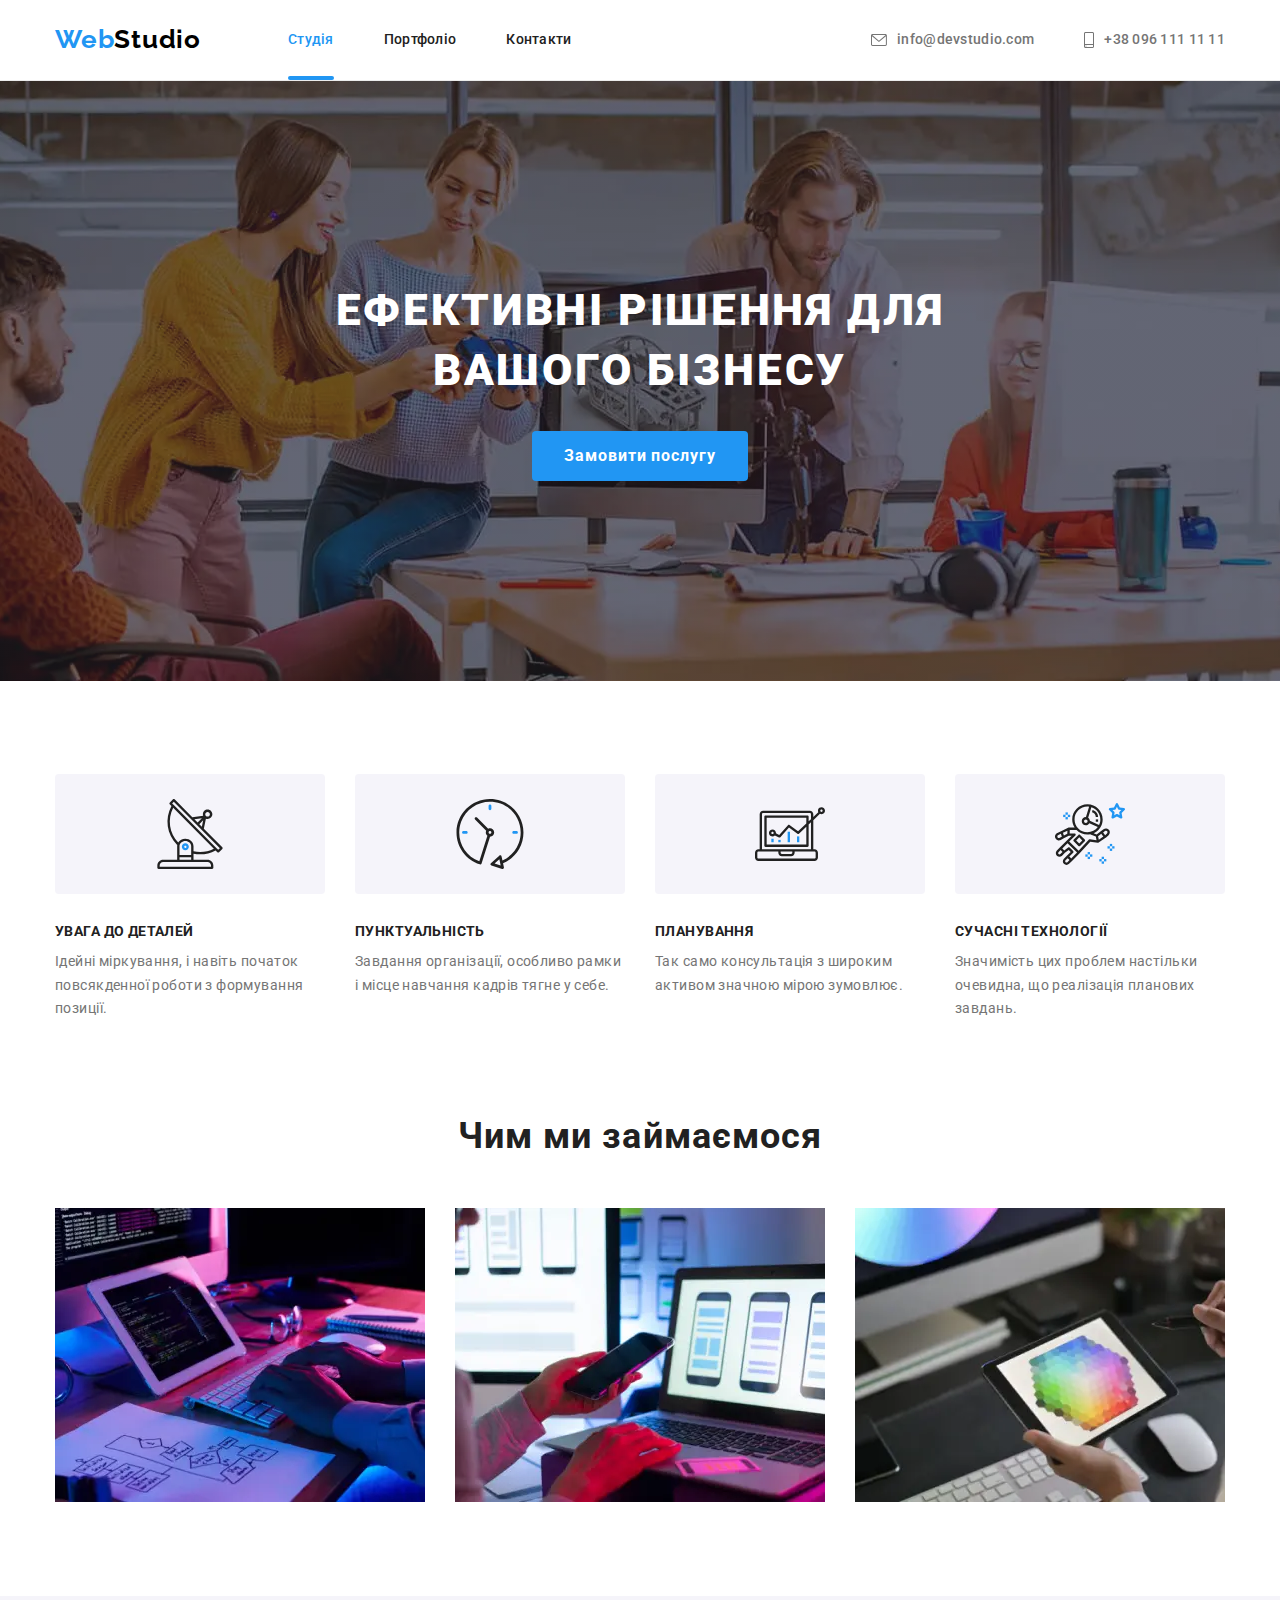
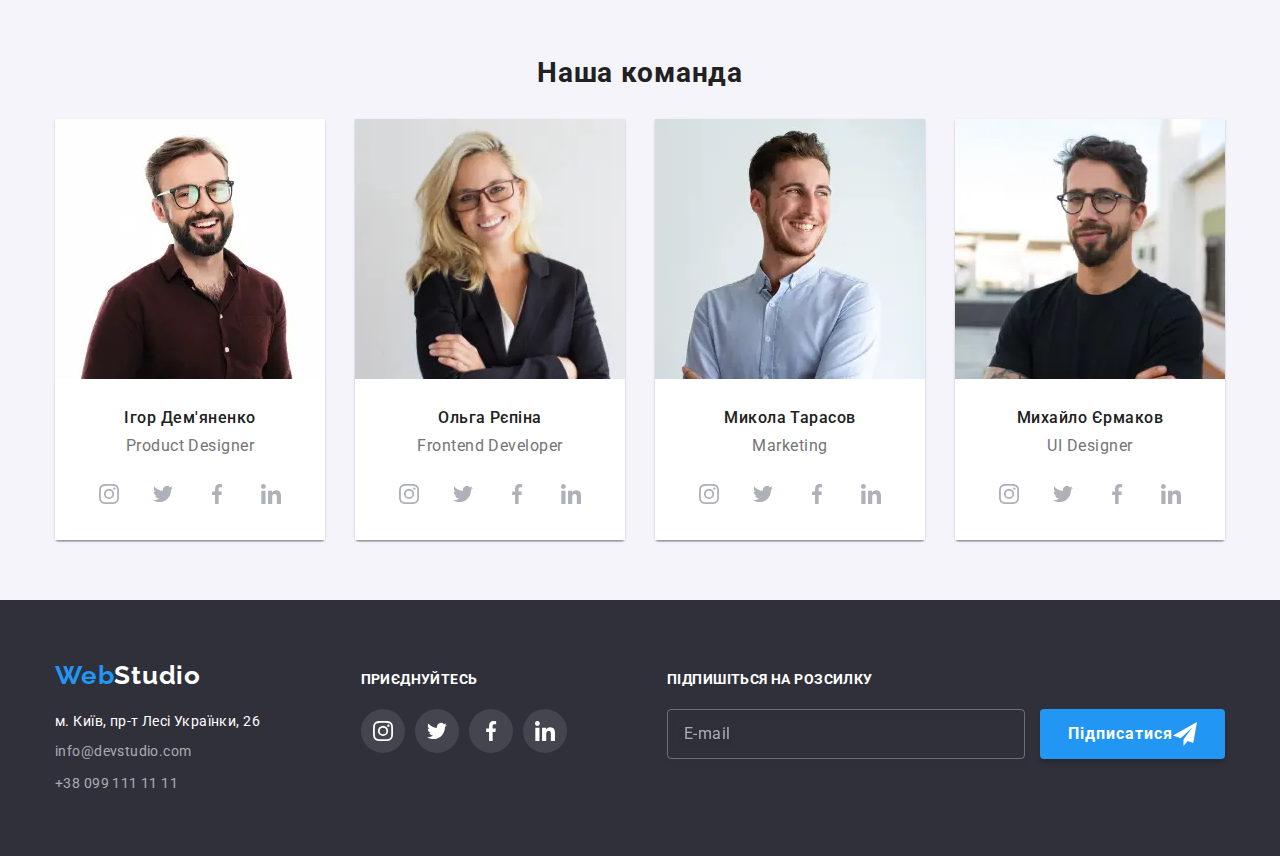
==== commit 593dc5ec: "teamlist-section__css adaptive adding" ====
--- a/index.html
+++ b/index.html
@@ -315,12 +315,64 @@
       <!--Наша команда-->
       <!-- teamlist section -->
 
-      <!-- <section class="teamlist-section">
+      <section class="teamlist-section">
         <div class="container teamlist-section__container">
           <h2 class="teamlist-section__title">Наша команда</h2>
           <ul class="teamlist">
             <li class="teamlist__item">
-              <img src="images/img-team-1.jpg" alt="Ігор Дем'яненко" />
+              <picture>
+                <source
+                  media="(min-width: 1200px)"
+                  srcset="
+                    ./images/desktop-images/team-1-desktop.webp    1x,
+                    ./images/desktop-images/team-1-desktop@2x.webp 2x
+                  "
+                  type="image/webp"
+                />
+                <source
+                  media="(min-width: 1200px)"
+                  srcset="
+                    ./images/desktop-images/team-1-desktop.jpg    1x,
+                    ./images/desktop-images/team-1-desktop@2x.jpg 2x
+                  "
+                />
+                <source
+                  media="(min-width: 768px)"
+                  srcset="
+                    ./images/tablet-images/team-1-tablet.webp    1x,
+                    ./images/tablet-images/team-1-tablet@2x.webp 2x
+                  "
+                  type="image/webp"
+                />
+                <source
+                  media="(min-width: 768px)"
+                  srcset="
+                    ./images/tablet-images/team-1-tablet.jpg    1x,
+                    ./images/tablet-images/team-1-tablet@2x.jpg 2x
+                  "
+                />
+                <source
+                  media="(max-width: 767px)"
+                  srcset="
+                    ./images/mobile-images/team-1-mobile.webp    1x,
+                    ./images/mobile-images/team-1-mobile@2x.webp 2x
+                  "
+                  type="image/webp"
+                />
+                <source
+                  media="(max-width: 767px)"
+                  srcset="
+                    ./images/mobile-images/team-1-mobile.jpg    1x,
+                    ./images/mobile-images/team-1-mobile@2x.jpg 2x
+                  "
+                />
+                <img
+                  src="./images/mobile-images/team-1-mobile.jpg"
+                  alt="Ігор Дем'яненко"
+                  class="employee__photo"
+                />
+              </picture>
+
               <div class="employee">
                 <h3 class="employee__name">Ігор Дем'яненко</h3>
                 <p class="employee__position">Product Designer</p>
@@ -357,7 +409,58 @@
               </div>
             </li>
             <li class="teamlist__item">
-              <img src="images/img-team-2.jpg" alt="Ольга Рєпіна" />
+              <picture>
+                <source
+                  media="(min-width: 1200px)"
+                  srcset="
+                    ./images/desktop-images/team-2-desktop.webp    1x,
+                    ./images/desktop-images/team-2-desktop@2x.webp 2x
+                  "
+                  type="image/webp"
+                />
+                <source
+                  media="(min-width: 1200px)"
+                  srcset="
+                    ./images/desktop-images/team-2-desktop.jpg    1x,
+                    ./images/desktop-images/team-2-desktop@2x.jpg 2x
+                  "
+                />
+                <source
+                  media="(min-width: 768px)"
+                  srcset="
+                    ./images/tablet-images/team-2-tablet.webp    1x,
+                    ./images/tablet-images/team-2-tablet@2x.webp 2x
+                  "
+                  type="image/webp"
+                />
+                <source
+                  media="(min-width: 768px)"
+                  srcset="
+                    ./images/tablet-images/team-2-tablet.jpg    1x,
+                    ./images/tablet-images/team-2-tablet@2x.jpg 2x
+                  "
+                />
+                <source
+                  media="(max-width: 767px)"
+                  srcset="
+                    ./images/mobile-images/team-2-mobile.webp    1x,
+                    ./images/mobile-images/team-2-mobile@2x.webp 2x
+                  "
+                  type="image/webp"
+                />
+                <source
+                  media="(max-width: 767px)"
+                  srcset="
+                    ./images/mobile-images/team-2-mobile.jpg    1x,
+                    ./images/mobile-images/team-2-mobile@2x.jpg 2x
+                  "
+                />
+                <img
+                  src="./images/mobile-images/team-2-mobile.jpg"
+                  alt="Ольга Рєпіна"
+                  class="employee__photo"
+                />
+              </picture>
               <div class="employee">
                 <h3 class="employee__name">Ольга Рєпіна</h3>
                 <p class="employee__position">Frontend Developer</p>
@@ -394,7 +497,58 @@
               </div>
             </li>
             <li class="teamlist__item">
-              <img src="images/img-team-3.jpg" alt="Микола Тарасов" />
+              <picture>
+                <source
+                  media="(min-width: 1200px)"
+                  srcset="
+                    ./images/desktop-images/team-3-desktop.webp    1x,
+                    ./images/desktop-images/team-3-desktop@2x.webp 2x
+                  "
+                  type="image/webp"
+                />
+                <source
+                  media="(min-width: 1200px)"
+                  srcset="
+                    ./images/desktop-images/team-3-desktop.jpg    1x,
+                    ./images/desktop-images/team-3-desktop@2x.jpg 2x
+                  "
+                />
+                <source
+                  media="(min-width: 768px)"
+                  srcset="
+                    ./images/tablet-images/team-3-tablet.webp    1x,
+                    ./images/tablet-images/team-3-tablet@2x.webp 2x
+                  "
+                  type="image/webp"
+                />
+                <source
+                  media="(min-width: 768px)"
+                  srcset="
+                    ./images/tablet-images/team-3-tablet.jpg    1x,
+                    ./images/tablet-images/team-3-tablet@2x.jpg 2x
+                  "
+                />
+                <source
+                  media="(max-width: 767px)"
+                  srcset="
+                    ./images/mobile-images/team-3-mobile.webp    1x,
+                    ./images/mobile-images/team-3-mobile@2x.webp 2x
+                  "
+                  type="image/webp"
+                />
+                <source
+                  media="(max-width: 767px)"
+                  srcset="
+                    ./images/mobile-images/team-3-mobile.jpg    1x,
+                    ./images/mobile-images/team-3-mobile@2x.jpg 2x
+                  "
+                />
+                <img
+                  src="./images/mobile-images/team-3-mobile.jpg"
+                  alt="Микола Тарасов"
+                  class="employee__photo"
+                />
+              </picture>
               <div class="employee">
                 <h3 class="employee__name">Микола Тарасов</h3>
                 <p class="employee__position">Marketing</p>
@@ -431,7 +585,58 @@
               </div>
             </li>
             <li class="teamlist__item">
-              <img src="images/img-team-4.jpg" alt="Михайло Єрмаков" />
+              <picture>
+                <source
+                  media="(min-width: 1200px)"
+                  srcset="
+                    ./images/desktop-images/team-4-desktop.webp    1x,
+                    ./images/desktop-images/team-4-desktop@2x.webp 2x
+                  "
+                  type="image/webp"
+                />
+                <source
+                  media="(min-width: 1200px)"
+                  srcset="
+                    ./images/desktop-images/team-4-desktop.jpg    1x,
+                    ./images/desktop-images/team-4-desktop@2x.jpg 2x
+                  "
+                />
+                <source
+                  media="(min-width: 768px)"
+                  srcset="
+                    ./images/tablet-images/team-4-tablet.webp    1x,
+                    ./images/tablet-images/team-4-tablet@2x.webp 2x
+                  "
+                  type="image/webp"
+                />
+                <source
+                  media="(min-width: 768px)"
+                  srcset="
+                    ./images/tablet-images/team-4-tablet.jpg    1x,
+                    ./images/tablet-images/team-4-tablet@2x.jpg 2x
+                  "
+                />
+                <source
+                  media="(max-width: 767px)"
+                  srcset="
+                    ./images/mobile-images/team-4-mobile.webp    1x,
+                    ./images/mobile-images/team-4-mobile@2x.webp 2x
+                  "
+                  type="image/webp"
+                />
+                <source
+                  media="(max-width: 767px)"
+                  srcset="
+                    ./images/mobile-images/team-4-mobile.jpg    1x,
+                    ./images/mobile-images/team-4-mobile@2x.jpg 2x
+                  "
+                />
+                <img
+                  src="images/img-team-4.jpg"
+                  alt="Михайло Єрмаков"
+                  class="employee__photo"
+                />
+              </picture>
               <div class="employee">
                 <h3 class="employee__name">Михайло Єрмаков</h3>
                 <p class="employee__position">UI Designer</p>
@@ -473,7 +678,7 @@
             </li>
           </ul>
         </div>
-      </section> -->
+      </section>
 
       <!-- <section class="clientlist-section">
         <div class="container clientlist-section__container">
--- a/css/main.min.css
+++ b/css/main.min.css
@@ -1 +1 @@
-:root{--body-text-color: rgba(33, 33, 33, 100%);--logo-text-color: rgba(0, 0, 0, 100%);--accent-blue-color: rgba(33, 150, 243, 100%);--list-text-color: rgba(117, 117, 117, 100%);--modal-form-placeholder-color: rgba(117, 117, 117, 50%);--body-background-color: rgba(255, 255, 255, 100%);--grey-background-color: rgba(245, 244, 250, 100%);--footer-background-color: rgba(47, 48, 58, 100%);--address-text-color: rgba(255, 255, 255, 60%);--header-border-color: rgba(236, 236, 236, 100%);--portfolio-item-border-color: rgba(238, 238, 238, 100%);--hero-image-overlay-color: rgba(47, 48, 58, 40%);--hero-image-background-color: rgba(196, 196, 196, 100%);--socialmedia-icon-color: rgba(175, 177, 184, 100%);--footer-smlist-icon-color: rgba(255, 255, 255, 10%);--item-overlay-backgroundcolor: rgba(47, 48, 58, 80%);--portfolio-overlay-color: rgba(33, 150, 243, 90%);--backdrop-background-color: rgba(0, 0, 0, 20%);--form-submit-button-shadow-color: rgba(0, 0, 0, 15%);--footer-input-border-color: rgba(255, 255, 255, 30%);--mobile-menu-smlist-border: rgba(33, 33, 33, 20%);--modal-window-transition-rule: 500ms cubic-bezier(0.4, 0, 0.2, 1);--main-transition-rule: 250ms cubic-bezier(0.4, 0, 0.2, 1)}html{box-sizing:border-box}*,*::before,*::after{box-sizing:inherit}body{background-color:var(--body-background-color);color:var(--body-text-color);font-family:"Roboto",sans-serif}h1,h2,h3,h4,p{margin-top:0;margin-bottom:0}ul,ol{margin-top:0;margin-bottom:0;padding:0;list-style:none}img{display:block;max-width:100%;height:auto}a{text-decoration:none}input,textarea{padding:0;margin:0}.container{padding-left:15px;padding-right:15px}@media screen and (min-width: 480px){.container{width:480px;margin-left:auto;margin-right:auto}}@media screen and (min-width: 768px){.container{width:768px}}@media screen and (min-width: 1200px){.container{width:1200px}}.header__logo{display:block;padding-top:16px;padding-bottom:16px;transition:color var(--main-transition-rule);font-family:"Raleway",sans-serif;font-weight:700;font-size:24px;line-height:1.16;letter-spacing:.03em;color:var(--logo-text-color)}.logo__span{font-family:"Raleway",sans-serif;font-weight:700;font-size:24px;line-height:1.16;letter-spacing:.03em;color:var(--accent-blue-color)}.header__logo:hover,.header__logo:focus{color:var(--accent-blue-color)}.footer__logo{display:block;margin-top:0;margin-bottom:20px;transition:color var(--main-transition-rule);font-family:"Raleway",sans-serif;font-weight:700;font-size:24px;line-height:1.16;letter-spacing:.03em;color:var(--body-background-color)}.footer__logo:hover,.footer__logo:focus{color:var(--accent-blue-color)}@media screen and (min-width: 768px){.header__logo{padding-top:26px;padding-bottom:26px;margin-right:87px}}@media screen and (min-width: 1200px){.header__logo{padding-top:24px;padding-bottom:25px;margin-right:87px;font-weight:700;font-size:26px;line-height:1.19;letter-spacing:.03em;color:var(--logo-text-color)}.logo__span{font-weight:700;font-size:26px;line-height:1.19;letter-spacing:.03em;color:var(--accent-blue-color)}.footer__logo{font-weight:700;font-size:26px;line-height:1.19;letter-spacing:.03em;color:var(--body-background-color)}}@media screen and (max-width: 767px){.mobile-menu{position:fixed;top:0;left:0;z-index:100;opacity:0;visibility:hidden;pointer-events:none;transition:opacity var(--main-transition-rule),visibility var(--main-transition-rule)}.mobile-menu.is-open{opacity:1;visibility:visible;pointer-events:auto}.mobile-menu__container{position:relative;display:flex;flex-direction:column;width:100vw;height:100vh;padding:48px 40px;overflow-y:scroll;background-color:var(--body-background-color)}.mobile-menu__contacts-container{margin-top:auto}.mobile-menu__close-button{position:absolute;top:10px;right:15px;width:40px;height:40px;padding:0;border:none;line-height:0;background-color:rgba(0,0,0,0)}.mobile-menu__close-icon{width:18px;height:18px;fill:var(--body-text-color)}.mobile-menu__item:not(:last-child){margin-bottom:32px}.mobile-menu__link{font-weight:500;font-size:40px;line-height:1.18;letter-spacing:.02em;color:var(--body-text-color);transition:color var(--main-transition-rule)}.mobile-menu__link:hover,.mobile-menu__link:focus{color:var(--accent-blue-color)}.mobile-menu__item-current .mobile-menu__link{color:var(--accent-blue-color)}.mobile-menu__contact-list{padding-top:302px}.mobile-menu__contact-item:not(:last-child){margin-bottom:32px}.mobile-menu__contact-phone{font-weight:500;font-size:34px;line-height:1.18;letter-spacing:.02em;color:var(--accent-blue-color)}.mobile-menu__contact-mail{font-weight:500;font-size:24px;line-height:1.17;letter-spacing:.02em;color:var(--list-text-color)}.mobile-menu__smlist{display:flex;flex-wrap:wrap;align-items:center;padding-top:64px}.mobile-menu__smlist-item{margin-right:10px}.mobile-menu__smlist-item:not(:last-child)::after{content:" ";margin-left:10px;border-right:1px solid var(--mobile-menu-smlist-border);transform:rotate(90deg)}.mobile-menu__smlist-link{font-weight:500;font-size:18px;line-height:1.22;letter-spacing:.02em;color:var(--accent-blue-color)}}@media screen and (min-width: 768px){.mobile-menu{display:none}}@media screen and (max-width: 767px){.menu{display:none}.contact-list{display:none}.open-mobile-menu-button{border:none;background-color:rgba(0,0,0,0);padding:0;line-height:0}.open-mobile-menu-button__icon{width:40px;height:40px}}.page-header__container{display:flex;align-items:center;justify-content:space-between}.page-header{background-color:var(--body-background-color);border-bottom:1px solid;border-color:var(--header-border-color)}@media screen and (min-width: 768px){.page-navigation{display:flex;flex-direction:row;justify-content:space-between}.header__menu{display:flex;flex-direction:row;align-items:center;gap:50px}.menu__item{position:relative}.menu__link{display:block;padding-top:32px;padding-bottom:32px;font-weight:500;font-size:14px;line-height:1.14;letter-spacing:.02em;color:var(--body-text-color);transition:color var(--main-transition-rule)}.menu__item .menu__link:hover,.menu__item .menu__link:focus{color:var(--accent-blue-color)}.menu__item_current .menu__link{color:var(--accent-blue-color)}.menu__item_current::after{position:absolute;bottom:0;width:100%;height:4px;content:"";background-color:var(--accent-blue-color);border-radius:2px}.contact-list__link{display:flex;justify-content:flex-start;align-items:center;font-weight:500;font-size:12px;line-height:1;letter-spacing:.02em;color:var(--list-text-color);transition:color var(--main-transition-rule)}.contact-list__item .contact-list__link:hover,.contact-list__item .contact-list__link:focus{color:var(--accent-blue-color)}.contact-list__link-mail{padding-top:21px;padding-bottom:5px}.contact-list__link-phone{padding-top:5px;padding-bottom:21px}.contact-list__icon-envelope{margin-right:8px;width:14px;height:10px;fill:currentColor}.contact-list__icon-smartphone{margin-right:8px;width:10px;height:14px;fill:currentColor}.open-mobile-menu-button{display:none}}@media screen and (min-width: 1200px){.contact-list{display:flex;column-gap:50px}.contact-list__link{display:flex;align-items:center;justify-content:center;column-gap:10px;padding-top:32px;padding-bottom:32px;font-weight:500;font-size:14px;line-height:1.14;letter-spacing:.02em;color:var(--list-text-color)}.contact-list__icon-envelope{margin-right:0px;width:16px;height:12px}.contact-list__icon-smartphone{margin-right:0px;width:10px;height:16px}}.page-footer{background-color:var(--footer-background-color);text-align:center}.page-footer__container{display:block;padding-top:60px;padding-bottom:60px}.address-list__item{margin-bottom:8px}.address-list__item:last-child{margin-bottom:0}.address-list__link:hover,.address-list__link:focus{color:var(--accent-blue-color)}.address-list__link_address{transition:color var(--main-transition-rule);font-style:normal;font-weight:400;font-size:14px;line-height:1.5;letter-spacing:.03em;color:var(--body-background-color)}.address-list__link_contact{transition:color var(--main-transition-rule);font-style:normal;font-weight:400;font-size:14px;line-height:1.71;letter-spacing:.03em;color:var(--address-text-color)}.footer-smlist{list-style:none;display:flex;justify-content:center;column-gap:10px}.footer-smlist__call{padding-top:60px;margin-bottom:20px;font-weight:700;font-size:14px;line-height:1.33;letter-spacing:.03em;color:var(--body-background-color);text-transform:uppercase}.footer-smlist__link{display:flex;align-items:center;justify-content:center;width:44px;height:44px;transition:background-color var(--main-transition-rule);border-radius:50%;background-color:var(--footer-smlist-icon-color)}.footer-smlist__link:hover,.footer-smlist__link:focus{background-color:var(--accent-blue-color)}.footer-smlist__icon{width:20px;height:20px;fill:var(--body-background-color)}.footer-form{display:flex;flex-direction:column;align-items:center}.footer-form__call{padding-top:60px;margin-bottom:20px;font-weight:700;font-size:14px;line-height:1.33;letter-spacing:.03em;color:var(--body-background-color);text-transform:uppercase}.footer-form__label{width:100%}.footer-form__input{width:100%;height:50px;padding:15px 16px;margin-bottom:20px;border:1px solid var(--footer-input-border-color);filter:drop-shadow(0px 4px 4px rgba(0, 0, 0, 0.15));border-radius:4px;background-color:rgba(0,0,0,0);transition:border var(--main-transition-rule);font-weight:400;font-size:16px;line-height:1.25;letter-spacing:.03em;color:var(--body-background-color)}.footer-form__input::placeholder{font-weight:400;font-size:16px;line-height:1.25;letter-spacing:.03em;color:var(--address-text-color)}.footer-form__button{display:flex;justify-content:space-between;align-items:center;width:200px;height:50px;padding:10px 28px;background-color:var(--accent-blue-color);box-shadow:0px 4px 4px var(--form-submit-button-shadow-color);border:none;border-radius:4px;font-weight:700;font-size:16px;line-height:1.88;letter-spacing:.06em;color:var(--body-background-color);cursor:pointer}.footer-form__button_icon{fill:var(--body-background-color)}@media screen and (min-width: 768px){.page-footer__container{display:flex;align-items:baseline;justify-content:space-around;flex-wrap:wrap;row-gap:60px}.footer-form__input{width:450px}}@media screen and (min-width: 1200px){.page-footer{text-align:left}.page-footer__container{display:flex;justify-content:space-between;align-items:baseline}.footer-smlist__call{padding-top:0}.footer-form{display:flex;flex-direction:row}.footer-form__call{padding-top:0}.footer-form__input{width:358px;margin-bottom:0}}.index-hero{margin-bottom:0;padding-top:118px;padding-bottom:118px;text-align:center;width:100%;max-height:400px;margin-left:auto;margin-right:auto;background-color:var(--hero-image-overlay-color);background-repeat:no-repeat;background-position:center;background-size:cover}.index-hero__title{width:360px;margin:0 auto 30px auto;font-weight:900;font-size:26px;line-height:1.62;letter-spacing:.06em;color:var(--body-background-color);text-align:center;text-transform:uppercase}.index-hero__button{width:200px;height:50px;transition:background-color var(--main-transition-rule);background-color:var(--accent-blue-color);border:none;border-radius:4px;cursor:pointer;font-weight:700;font-size:16px;line-height:1.88;letter-spacing:.06em;color:var(--body-background-color)}.index-hero__button:focus{background-color:var(--accent-blue-color)}@media screen and (min-device-pixel-ratio: 1)and (max-width: 767px),screen and (min-resolution: 96dpi)and (max-width: 767px),screen and (min-resolution: 1dppx)and (max-width: 767px){.index-hero{background-image:linear-gradient(to right, var(--hero-image-overlay-color), var(--hero-image-overlay-color)),url("../images/mobile-images/hero-mobile.jpg")}}@media screen and (min-device-pixel-ratio: 1)and (max-width: 767px),screen and (min-resolution: 96dpi)and (max-width: 767px),screen and (min-resolution: 1dppx)and (max-width: 767px){.index-hero{background-image:linear-gradient(to right, var(--hero-image-overlay-color), var(--hero-image-overlay-color)),url("../images/mobile-images/hero-mobile.webp")}}@media screen and (min-device-pixel-ratio: 2)and (max-width: 767px),screen and (min-resolution: 192dpi)and (max-width: 767px),screen and (min-resolution: 2dppx)and (max-width: 767px){.index-hero{background-image:linear-gradient(to right, var(--hero-image-overlay-color), var(--hero-image-overlay-color)),url("../images/mobile-images/hero-mobile@2x.jpg")}}@media screen and (min-device-pixel-ratio: 2)and (max-width: 767px),screen and (min-resolution: 192dpi)and (max-width: 767px),screen and (min-resolution: 2dppx)and (max-width: 767px){.index-hero{background-image:linear-gradient(to right, var(--hero-image-overlay-color), var(--hero-image-overlay-color)),url("../images/mobile-images/hero-mobile@2x.webp")}}@media screen and (min-width: 768px){.index-hero{width:100%}}@media screen and (min-device-pixel-ratio: 1)and (min-width: 768px),screen and (min-resolution: 96dpi)and (min-width: 768px),screen and (min-resolution: 1dppx)and (min-width: 768px){.index-hero{background-image:linear-gradient(to right, var(--hero-image-overlay-color), var(--hero-image-overlay-color)),url("../images/tablet-images/hero-tablet.jpg")}}@media screen and (min-device-pixel-ratio: 1)and (min-width: 768px),screen and (min-resolution: 96dpi)and (min-width: 768px),screen and (min-resolution: 1dppx)and (min-width: 768px){.index-hero{background-image:linear-gradient(to right, var(--hero-image-overlay-color), var(--hero-image-overlay-color)),url("../images/tablet-images/hero-tablet.webp")}}@media screen and (min-device-pixel-ratio: 2)and (min-width: 768px),screen and (min-resolution: 192dpi)and (min-width: 768px),screen and (min-resolution: 2dppx)and (min-width: 768px){.index-hero{background-image:linear-gradient(to right, var(--hero-image-overlay-color), var(--hero-image-overlay-color)),url("../images/tablet-images/hero-tablet@2x.jpg")}}@media screen and (min-device-pixel-ratio: 2)and (min-width: 768px),screen and (min-resolution: 192dpi)and (min-width: 768px),screen and (min-resolution: 2dppx)and (min-width: 768px){.index-hero{background-image:linear-gradient(to right, var(--hero-image-overlay-color), var(--hero-image-overlay-color)),url("../images/tablet-images/hero-tablet@2x.webp")}}@media screen and (min-width: 1200px){.index-hero{max-width:1600px;max-height:600px;padding-top:200px;padding-bottom:200px}.index-hero__title{width:696px;font-weight:900;font-size:44px;line-height:1.36;letter-spacing:.06em;color:var(--body-background-color)}.index-hero__button{width:216px;height:50px}}@media screen and (min-device-pixel-ratio: 1)and (min-width: 1200px),screen and (min-resolution: 96dpi)and (min-width: 1200px),screen and (min-resolution: 1dppx)and (min-width: 1200px){.index-hero{background-image:linear-gradient(to right, var(--hero-image-overlay-color), var(--hero-image-overlay-color)),url("../images/desktop-images/hero-desktop.jpg")}}@media screen and (min-device-pixel-ratio: 1)and (min-width: 1200px),screen and (min-resolution: 96dpi)and (min-width: 1200px),screen and (min-resolution: 1dppx)and (min-width: 1200px){.index-hero{background-image:linear-gradient(to right, var(--hero-image-overlay-color), var(--hero-image-overlay-color)),url("../images/desktop-images/hero-desktop.webp")}}@media screen and (min-device-pixel-ratio: 2)and (min-width: 1200px),screen and (min-resolution: 192dpi)and (min-width: 1200px),screen and (min-resolution: 2dppx)and (min-width: 1200px){.index-hero{background-image:linear-gradient(to right, var(--hero-image-overlay-color), var(--hero-image-overlay-color)),url("../images/desktop-images/hero-desktop@2x.jpg")}}@media screen and (min-device-pixel-ratio: 2)and (min-width: 1200px),screen and (min-resolution: 192dpi)and (min-width: 1200px),screen and (min-resolution: 2dppx)and (min-width: 1200px){.index-hero{background-image:linear-gradient(to right, var(--hero-image-overlay-color), var(--hero-image-overlay-color)),url("../images/desktop-images/hero-desktop@2x.webp")}}.advantages-section__container{max-width:767px;margin:top 0;padding-top:60px}.hidden-title{white-space:nowrap;width:1px;height:1px;overflow:hidden;border:0;padding:0;clip:rect(0 0 0 0);clip-path:inset(50%);margin:-1px}.advantages-list{display:block}.advantages-list__item{width:100%;margin-bottom:30px}.advantages-list__item::before{display:block;content:"";height:120px;background-repeat:no-repeat;background-position:50% 50%;background-color:var(--grey-background-color);margin-bottom:30px;border-radius:4px}.advantages-list__item_icon-antenna::before{background-image:url("../images/antenna.svg")}.advantages-list__item_icon-clock::before{background-image:url("../images/clock.svg")}.advantages-list__item_icon-diagram::before{background-image:url("../images/diagram.svg")}.advantages-list__item_icon-astronaut::before{background-image:url("../images/astronaut.svg")}.advantages-list__item-header{margin-bottom:10px;font-weight:700;font-size:14px;line-height:1.14;letter-spacing:.03em;color:var(--body-text-color);text-transform:uppercase;text-align:center}.advantages-list__item-text{font-weight:400;font-size:14px;line-height:1.71;letter-spacing:.03em;color:var(--list-text-color)}@media screen and (min-width: 768px){.advantages-section__container{max-width:1199px}.advantages-list{display:flex;flex-wrap:wrap;justify-content:space-between}.advantages-list__item{width:354px}}@media screen and (min-width: 1200px){.advantages-section__container{max-width:1200px;margin-bottom:0;padding-top:94px}.advantages-list{display:flex;justify-content:space-between}.advantages-list__item{width:270px;margin-bottom:0}.advantages-list__item:last-child{margin-right:0}.advantages-list__item::before{display:block;content:"";height:120px;background-repeat:no-repeat;background-position:50% 50%;background-color:var(--grey-background-color);margin-bottom:30px;border-radius:4px}}@media screen and (max-width: 1199px){.worklist-section__container{display:none}}@media screen and (min-width: 1200px){.worklist-section__container{display:block}.worklist-section{margin:top 0;padding-top:94px;padding-bottom:94px;transition:color var(--main-transition-rule)}.worklist-title{margin-bottom:50px;font-weight:700;font-size:36px;line-height:1.17;letter-spacing:.03em;color:var(--body-text-color);text-align:center}.worklist{list-style:none;display:flex;flex-direction:row;justify-content:space-between}.worklist__link{position:relative}.worklist__link:hover,.worklist__link:focus{color:var(--accent-blue-color)}.worklist__descr{position:absolute;bottom:0%;left:50%;height:70px;width:100%;display:flex;align-items:center;justify-content:center;transform:translate(-50%, 0%);opacity:0;transition:opacity var(--main-transition-rule);font-weight:700;font-size:14px;line-height:1.14;letter-spacing:.03em;color:var(--body-background-color);text-align:center;text-transform:uppercase;background-color:var(--item-overlay-backgroundcolor)}.worklist__link:hover .worklist__descr,.worklist__link:focus .worklist__descr{opacity:1}.worklist__image{display:block}}.teamlist-section{background-color:var(--grey-background-color);padding-top:94px;padding-bottom:94px;text-align:center}.teamlist-section__title{font-weight:700;font-size:36px;line-height:1.17;text-align:center;letter-spacing:.03em;margin-bottom:50px}.teamlist{list-style:none;display:flex;flex-direction:row;justify-content:space-between}.teamlist__item{background-color:var(--body-background-color);width:270px;margin-right:30px;border-radius:0px 0px 4px 4px;box-shadow:0px 1px 3px rgba(0,0,0,.12),0px 1px 1px rgba(0,0,0,.14),0px 2px 1px rgba(0,0,0,.2)}.teamlist__item:last-child{margin-right:0}.employee{margin-top:0px;padding:30px 0;background-color:var(--body-background-color)}.employee__name{margin-bottom:10px;font-weight:500;font-size:16px;line-height:1.18;letter-spacing:.03em;color:var(--body-text-color)}.employee__position{margin-bottom:16px;font-weight:400;font-size:16px;line-height:1.18;letter-spacing:.03em;color:var(--list-text-color)}.smlist{list-style:none;display:flex;justify-content:center;column-gap:10px}.smlist__link{display:flex;align-items:center;justify-content:center;width:44px;height:44px;transition:background-color var(--main-transition-rule);border-radius:50%;background-color:var(--body-background-color)}.smlist__link:hover,.smlist__link:focus{background-color:var(--accent-blue-color)}.smlist__icon{width:20px;height:20px;transition:fill var(--main-transition-rule);fill:var(--socialmedia-icon-color)}.smlist__link:hover .smlist__icon,.smlist__link:focus .smlist__icon{fill:var(--body-background-color)}.clientlist-section{text-align:center;padding-top:94px;padding-bottom:94px;background-color:var(--body-background-color)}.clientlist__title{margin-bottom:50px;font-weight:700;font-size:36px;line-height:1.17;letter-spacing:.03em;color:var(--body-text-color)}.clientlist{display:flex;justify-content:center;column-gap:30px}.clientlist__link{display:flex;align-items:center;justify-content:center;width:170px;height:92px;transition:fill var(--main-transition-rule),border-color var(--main-transition-rule);border:1px solid;border-color:var(--socialmedia-icon-color);border-radius:4px}.clientlist__link:hover,.clientlist__link:focus{fill:var(--accent-blue-color);border-color:var(--accent-blue-color)}.clientlist__icon{width:106px;height:60px;transition:fill var(--main-transition-rule);fill:var(--socialmedia-icon-color)}.clientlist__link:focus .clientlist__icon,.clientlist__link:hover .clientlist__icon{fill:var(--accent-blue-color)}.portfolio-section{padding-top:94px;padding-bottom:94px;background-color:var(--body-background-color)}.gallery-navigation{display:flex;flex-direction:row;justify-content:center;align-items:center;margin-bottom:50px}.gallery-navigation__item:nth-child(n+2){margin-left:8px}.gallery-navigation__button{height:38px;padding:6px 22px;cursor:pointer;transition:background-color var(--main-transition-rule),color var(--main-transition-rule),box-shadow var(--main-transition-rule);background-color:var(--grey-background-color);border:none;border-radius:4px;font-weight:500;font-size:16px;line-height:1.63;letter-spacing:.03em;color:var(--body-text-color);text-align:center}.gallery-navigation__button:focus,.gallery-navigation__button:hover{background-color:var(--accent-blue-color);color:var(--body-background-color);box-shadow:0px 3px 1px rgba(0,0,0,.1),0px 1px 2px rgba(0,0,0,.08),0px 2px 2px rgba(0,0,0,.12)}.gallery{display:flex;flex-wrap:wrap;justify-content:space-between;gap:30px}.gallery__item{width:370px}.gallery__item:nth-child(n+6){margin-bottom:0px}.gallery__item:nth-child(3n){margin-right:0}.gallery__link{display:block;transition:box-sizing var(--main-transition-rule),box-shadow var(--main-transition-rule)}.gallery__link:hover,.gallery__link:focus{box-sizing:border-box;box-shadow:0px 1px 1px rgba(0,0,0,.12),0px 4px 4px rgba(0,0,0,.06),1px 4px 6px rgba(0,0,0,.16)}.imagebox{position:relative;overflow:hidden}.imagebox__text{position:absolute;top:0;left:0;width:100%;height:100%;background-color:var(--portfolio-overlay-color);padding:63px 24px;transform:translatey(101%);transition:transform var(--main-transition-rule);font-weight:400;font-size:18px;line-height:1.56;letter-spacing:.03em;color:var(--body-background-color)}.gallery__link:hover .imagebox__text,.gallery__link:focus .imagebox__text{transform:translatey(0)}.descr-container{margin-top:0px;padding:20px 24px;background-color:var(--body-background-color);border:1px solid;border-top:0px;border-color:var(--portfolio-item-border-color)}.descr-container__header{margin-bottom:4px;font-weight:700;font-size:18px;line-height:2;letter-spacing:.06em;color:var(--body-text-color)}.descr-container__text{font-weight:400;font-size:16px;line-height:1.875;letter-spacing:.03em;color:var(--list-text-color)}.backdrop{position:fixed;top:0;left:0;visibility:visible;opacity:1;transition:opacity var(--modal-window-transition-rule),visibility var(--modal-window-transition-rule);width:100%;height:100%;background-color:var(--backdrop-background-color)}.backdrop.hidden__backdrop{visibility:hidden;opacity:0;pointer-events:none}.modal-window{position:absolute;top:50%;left:50%;width:528px;height:581px;padding:40px;transform:translate(-50%, -50%);transition:transform var(--modal-window-transition-rule);background-color:var(--body-background-color)}.modal-window__close-button{position:absolute;top:8px;right:8px;width:30px;height:30px;display:flex;align-items:center;justify-content:center;background-color:var(--body-background-color);border:1px solid var(--backdrop-background-color);border-radius:15px;cursor:pointer}.modal-window__icon{width:18px;height:18px;fill:var(--body-text-color);transition:fill var(--main-transition-rule)}.modal-window__close-button:hover .modal-window__icon,.modal-window__close-button:focus .modal-window__icon{fill:var(--accent-blue-color)}.modal-form{display:flex;flex-direction:column}.modal-form__title{margin-bottom:12px;font-weight:700;font-size:20px;line-height:1.15;letter-spacing:.03em;color:var(--body-text-color);text-align:center}.modal-form__field{margin-bottom:10px}.modal-form__field-descr{display:block;margin-bottom:4px;font-weight:400;font-size:12px;line-height:1.16;letter-spacing:.01em;color:var(--list-text-color)}.modal-form__input{width:100%;height:40px;padding:11px 11px 11px 42px;border:1px solid rgba(33,33,33,.2);border-radius:4px;transition:border var(--main-transition-rule);font-weight:400;font-size:12px;line-height:1.16;letter-spacing:.01em;color:var(--body-text-color)}.modal-form__input:focus{outline:none;border-color:var(--accent-blue-color)}.input-wrapper{position:relative}.input-wrapper__icon{display:block;position:absolute;width:18px;height:18px;top:50%;left:12px;transform:translateY(-50%);transition:fill var(--main-transition-rule)}.modal-form__input:focus+.input-wrapper__icon{fill:var(--accent-blue-color)}.modal-form__message-field{margin-bottom:20px}.modal-form__message{display:block;width:100%;height:120px;padding:12px 16px;border:1px solid rgba(33,33,33,.2);border-radius:4px;transition:border var(--main-transition-rule);resize:none;font-weight:400;font-size:12px;line-height:1.16;letter-spacing:.01em;color:var(--body-text-color)}.modal-form__message:focus{outline:none;border-color:var(--accent-blue-color)}.modal-form__message::placeholder{font-weight:400;font-size:12px;line-height:1.16;letter-spacing:.01em;color:var(--modal-form-placeholder-color)}.modal-form__check-field{display:flex;align-items:center;justify-content:center;margin-bottom:30px;font-weight:400;font-size:14px;line-height:1.71;letter-spacing:.03em;color:var(--list-text-color)}.modal-form__check{position:absolute;appearance:none;box-shadow:none;transition:box-shadow var(--main-transition-rule)}.modal-form__check-icon-unchecked{width:16px;height:15px;margin-right:8px}.modal-form__check-icon-checked{display:none;width:16px;height:15px;margin-right:8px;fill:var(--accent-blue-color)}.modal-form__check:checked+.modal-form__check-icon-unchecked{display:none}.modal-form__check:checked~.modal-form__check-icon-checked{display:inline}.modal-form__check-link{position:relative;color:var(--accent-blue-color);outline:none}.modal-form__check-link::after{display:block;position:absolute;top:75%;width:100%;height:1px;content:"";background-color:var(--accent-blue-color)}.modal-form__button{align-self:center;width:200px;height:50px;padding:10px 28px;background-color:var(--accent-blue-color);box-shadow:0px 4px 4px var(--form-submit-button-shadow-color);border:none;border-radius:4px;font-weight:700;font-size:16px;line-height:1.88;letter-spacing:.06em;color:var(--body-background-color);cursor:pointer}/*# sourceMappingURL=main.min.css.map */+:root{--body-text-color: rgba(33, 33, 33, 100%);--logo-text-color: rgba(0, 0, 0, 100%);--accent-blue-color: rgba(33, 150, 243, 100%);--list-text-color: rgba(117, 117, 117, 100%);--modal-form-placeholder-color: rgba(117, 117, 117, 50%);--body-background-color: rgba(255, 255, 255, 100%);--grey-background-color: rgba(245, 244, 250, 100%);--footer-background-color: rgba(47, 48, 58, 100%);--address-text-color: rgba(255, 255, 255, 60%);--header-border-color: rgba(236, 236, 236, 100%);--portfolio-item-border-color: rgba(238, 238, 238, 100%);--hero-image-overlay-color: rgba(47, 48, 58, 40%);--hero-image-background-color: rgba(196, 196, 196, 100%);--socialmedia-icon-color: rgba(175, 177, 184, 100%);--footer-smlist-icon-color: rgba(255, 255, 255, 10%);--item-overlay-backgroundcolor: rgba(47, 48, 58, 80%);--portfolio-overlay-color: rgba(33, 150, 243, 90%);--backdrop-background-color: rgba(0, 0, 0, 20%);--form-submit-button-shadow-color: rgba(0, 0, 0, 15%);--footer-input-border-color: rgba(255, 255, 255, 30%);--mobile-menu-smlist-border: rgba(33, 33, 33, 20%);--modal-window-transition-rule: 500ms cubic-bezier(0.4, 0, 0.2, 1);--main-transition-rule: 250ms cubic-bezier(0.4, 0, 0.2, 1)}html{box-sizing:border-box}*,*::before,*::after{box-sizing:inherit}body{background-color:var(--body-background-color);color:var(--body-text-color);font-family:"Roboto",sans-serif}h1,h2,h3,h4,p{margin-top:0;margin-bottom:0}ul,ol{margin-top:0;margin-bottom:0;padding:0;list-style:none}img{display:block;max-width:100%;height:auto}a{text-decoration:none}input,textarea{padding:0;margin:0}.container{padding-left:15px;padding-right:15px}@media screen and (min-width: 480px){.container{width:480px;margin-left:auto;margin-right:auto}}@media screen and (min-width: 768px){.container{width:768px}}@media screen and (min-width: 1200px){.container{width:1200px}}.header__logo{display:block;padding-top:16px;padding-bottom:16px;transition:color var(--main-transition-rule);font-family:"Raleway",sans-serif;font-weight:700;font-size:24px;line-height:1.16;letter-spacing:.03em;color:var(--logo-text-color)}.logo__span{font-family:"Raleway",sans-serif;font-weight:700;font-size:24px;line-height:1.16;letter-spacing:.03em;color:var(--accent-blue-color)}.header__logo:hover,.header__logo:focus{color:var(--accent-blue-color)}.footer__logo{display:block;margin-top:0;margin-bottom:20px;transition:color var(--main-transition-rule);font-family:"Raleway",sans-serif;font-weight:700;font-size:24px;line-height:1.16;letter-spacing:.03em;color:var(--body-background-color)}.footer__logo:hover,.footer__logo:focus{color:var(--accent-blue-color)}@media screen and (min-width: 768px){.header__logo{padding-top:26px;padding-bottom:26px;margin-right:87px}}@media screen and (min-width: 1200px){.header__logo{padding-top:24px;padding-bottom:25px;margin-right:87px;font-weight:700;font-size:26px;line-height:1.19;letter-spacing:.03em;color:var(--logo-text-color)}.logo__span{font-weight:700;font-size:26px;line-height:1.19;letter-spacing:.03em;color:var(--accent-blue-color)}.footer__logo{font-weight:700;font-size:26px;line-height:1.19;letter-spacing:.03em;color:var(--body-background-color)}}@media screen and (max-width: 767px){.mobile-menu{position:fixed;top:0;left:0;z-index:100;opacity:0;visibility:hidden;pointer-events:none;transition:opacity var(--main-transition-rule),visibility var(--main-transition-rule)}.mobile-menu.is-open{opacity:1;visibility:visible;pointer-events:auto}.mobile-menu__container{position:relative;display:flex;flex-direction:column;width:100vw;height:100vh;padding:48px 40px;overflow-y:scroll;background-color:var(--body-background-color)}.mobile-menu__contacts-container{margin-top:auto}.mobile-menu__close-button{position:absolute;top:10px;right:15px;width:40px;height:40px;padding:0;border:none;line-height:0;background-color:rgba(0,0,0,0)}.mobile-menu__close-icon{width:18px;height:18px;fill:var(--body-text-color)}.mobile-menu__item:not(:last-child){margin-bottom:32px}.mobile-menu__link{font-weight:500;font-size:40px;line-height:1.18;letter-spacing:.02em;color:var(--body-text-color);transition:color var(--main-transition-rule)}.mobile-menu__link:hover,.mobile-menu__link:focus{color:var(--accent-blue-color)}.mobile-menu__item-current .mobile-menu__link{color:var(--accent-blue-color)}.mobile-menu__contact-list{padding-top:302px}.mobile-menu__contact-item:not(:last-child){margin-bottom:32px}.mobile-menu__contact-phone{font-weight:500;font-size:34px;line-height:1.18;letter-spacing:.02em;color:var(--accent-blue-color)}.mobile-menu__contact-mail{font-weight:500;font-size:24px;line-height:1.17;letter-spacing:.02em;color:var(--list-text-color)}.mobile-menu__smlist{display:flex;flex-wrap:wrap;align-items:center;padding-top:64px}.mobile-menu__smlist-item{margin-right:10px}.mobile-menu__smlist-item:not(:last-child)::after{content:" ";margin-left:10px;border-right:1px solid var(--mobile-menu-smlist-border);transform:rotate(90deg)}.mobile-menu__smlist-link{font-weight:500;font-size:18px;line-height:1.22;letter-spacing:.02em;color:var(--accent-blue-color)}}@media screen and (min-width: 768px){.mobile-menu{display:none}}@media screen and (max-width: 767px){.menu{display:none}.contact-list{display:none}.open-mobile-menu-button{border:none;background-color:rgba(0,0,0,0);padding:0;line-height:0}.open-mobile-menu-button__icon{width:40px;height:40px}}.page-header__container{display:flex;align-items:center;justify-content:space-between}.page-header{background-color:var(--body-background-color);border-bottom:1px solid;border-color:var(--header-border-color)}@media screen and (min-width: 768px){.page-navigation{display:flex;flex-direction:row;justify-content:space-between}.header__menu{display:flex;flex-direction:row;align-items:center;gap:50px}.menu__item{position:relative}.menu__link{display:block;padding-top:32px;padding-bottom:32px;font-weight:500;font-size:14px;line-height:1.14;letter-spacing:.02em;color:var(--body-text-color);transition:color var(--main-transition-rule)}.menu__item .menu__link:hover,.menu__item .menu__link:focus{color:var(--accent-blue-color)}.menu__item_current .menu__link{color:var(--accent-blue-color)}.menu__item_current::after{position:absolute;bottom:0;width:100%;height:4px;content:"";background-color:var(--accent-blue-color);border-radius:2px}.contact-list__link{display:flex;justify-content:flex-start;align-items:center;font-weight:500;font-size:12px;line-height:1;letter-spacing:.02em;color:var(--list-text-color);transition:color var(--main-transition-rule)}.contact-list__item .contact-list__link:hover,.contact-list__item .contact-list__link:focus{color:var(--accent-blue-color)}.contact-list__link-mail{padding-top:21px;padding-bottom:5px}.contact-list__link-phone{padding-top:5px;padding-bottom:21px}.contact-list__icon-envelope{margin-right:8px;width:14px;height:10px;fill:currentColor}.contact-list__icon-smartphone{margin-right:8px;width:10px;height:14px;fill:currentColor}.open-mobile-menu-button{display:none}}@media screen and (min-width: 1200px){.contact-list{display:flex;column-gap:50px}.contact-list__link{display:flex;align-items:center;justify-content:center;column-gap:10px;padding-top:32px;padding-bottom:32px;font-weight:500;font-size:14px;line-height:1.14;letter-spacing:.02em;color:var(--list-text-color)}.contact-list__icon-envelope{margin-right:0px;width:16px;height:12px}.contact-list__icon-smartphone{margin-right:0px;width:10px;height:16px}}.page-footer{background-color:var(--footer-background-color);text-align:center}.page-footer__container{display:block;padding-top:60px;padding-bottom:60px}.address-list__item{margin-bottom:8px}.address-list__item:last-child{margin-bottom:0}.address-list__link:hover,.address-list__link:focus{color:var(--accent-blue-color)}.address-list__link_address{transition:color var(--main-transition-rule);font-style:normal;font-weight:400;font-size:14px;line-height:1.5;letter-spacing:.03em;color:var(--body-background-color)}.address-list__link_contact{transition:color var(--main-transition-rule);font-style:normal;font-weight:400;font-size:14px;line-height:1.71;letter-spacing:.03em;color:var(--address-text-color)}.footer-smlist{list-style:none;display:flex;justify-content:center;column-gap:10px}.footer-smlist__call{padding-top:60px;margin-bottom:20px;font-weight:700;font-size:14px;line-height:1.33;letter-spacing:.03em;color:var(--body-background-color);text-transform:uppercase}.footer-smlist__link{display:flex;align-items:center;justify-content:center;width:44px;height:44px;transition:background-color var(--main-transition-rule);border-radius:50%;background-color:var(--footer-smlist-icon-color)}.footer-smlist__link:hover,.footer-smlist__link:focus{background-color:var(--accent-blue-color)}.footer-smlist__icon{width:20px;height:20px;fill:var(--body-background-color)}.footer-form{display:flex;flex-direction:column;align-items:center}.footer-form__call{padding-top:60px;margin-bottom:20px;font-weight:700;font-size:14px;line-height:1.33;letter-spacing:.03em;color:var(--body-background-color);text-transform:uppercase}.footer-form__label{width:100%}.footer-form__input{width:100%;height:50px;padding:15px 16px;margin-bottom:20px;border:1px solid var(--footer-input-border-color);filter:drop-shadow(0px 4px 4px rgba(0, 0, 0, 0.15));border-radius:4px;background-color:rgba(0,0,0,0);transition:border var(--main-transition-rule);font-weight:400;font-size:16px;line-height:1.25;letter-spacing:.03em;color:var(--body-background-color)}.footer-form__input::placeholder{font-weight:400;font-size:16px;line-height:1.25;letter-spacing:.03em;color:var(--address-text-color)}.footer-form__button{display:flex;justify-content:space-between;align-items:center;width:200px;height:50px;padding:10px 28px;background-color:var(--accent-blue-color);box-shadow:0px 4px 4px var(--form-submit-button-shadow-color);border:none;border-radius:4px;font-weight:700;font-size:16px;line-height:1.88;letter-spacing:.06em;color:var(--body-background-color);cursor:pointer}.footer-form__button_icon{fill:var(--body-background-color)}@media screen and (min-width: 768px){.page-footer__container{display:flex;align-items:baseline;justify-content:space-around;flex-wrap:wrap;row-gap:60px}.footer-form__input{width:450px}}@media screen and (min-width: 1200px){.page-footer{text-align:left}.page-footer__container{display:flex;justify-content:space-between;align-items:baseline}.footer-smlist__call{padding-top:0}.footer-form{display:flex;flex-direction:row}.footer-form__call{padding-top:0}.footer-form__input{width:358px;margin-bottom:0}}.index-hero{margin-bottom:0;padding-top:118px;padding-bottom:118px;text-align:center;width:100%;max-height:400px;margin-left:auto;margin-right:auto;background-color:var(--hero-image-overlay-color);background-repeat:no-repeat;background-position:center;background-size:cover}.index-hero__title{width:360px;margin:0 auto 30px auto;font-weight:900;font-size:26px;line-height:1.62;letter-spacing:.06em;color:var(--body-background-color);text-align:center;text-transform:uppercase}.index-hero__button{width:200px;height:50px;transition:background-color var(--main-transition-rule);background-color:var(--accent-blue-color);border:none;border-radius:4px;cursor:pointer;font-weight:700;font-size:16px;line-height:1.88;letter-spacing:.06em;color:var(--body-background-color)}.index-hero__button:focus{background-color:var(--accent-blue-color)}@media screen and (min-device-pixel-ratio: 1)and (max-width: 767px),screen and (min-resolution: 96dpi)and (max-width: 767px),screen and (min-resolution: 1dppx)and (max-width: 767px){.index-hero{background-image:linear-gradient(to right, var(--hero-image-overlay-color), var(--hero-image-overlay-color)),url("../images/mobile-images/hero-mobile.jpg")}}@media screen and (min-device-pixel-ratio: 1)and (max-width: 767px),screen and (min-resolution: 96dpi)and (max-width: 767px),screen and (min-resolution: 1dppx)and (max-width: 767px){.index-hero{background-image:linear-gradient(to right, var(--hero-image-overlay-color), var(--hero-image-overlay-color)),url("../images/mobile-images/hero-mobile.webp")}}@media screen and (min-device-pixel-ratio: 2)and (max-width: 767px),screen and (min-resolution: 192dpi)and (max-width: 767px),screen and (min-resolution: 2dppx)and (max-width: 767px){.index-hero{background-image:linear-gradient(to right, var(--hero-image-overlay-color), var(--hero-image-overlay-color)),url("../images/mobile-images/hero-mobile@2x.jpg")}}@media screen and (min-device-pixel-ratio: 2)and (max-width: 767px),screen and (min-resolution: 192dpi)and (max-width: 767px),screen and (min-resolution: 2dppx)and (max-width: 767px){.index-hero{background-image:linear-gradient(to right, var(--hero-image-overlay-color), var(--hero-image-overlay-color)),url("../images/mobile-images/hero-mobile@2x.webp")}}@media screen and (min-width: 768px){.index-hero{width:100%}}@media screen and (min-device-pixel-ratio: 1)and (min-width: 768px),screen and (min-resolution: 96dpi)and (min-width: 768px),screen and (min-resolution: 1dppx)and (min-width: 768px){.index-hero{background-image:linear-gradient(to right, var(--hero-image-overlay-color), var(--hero-image-overlay-color)),url("../images/tablet-images/hero-tablet.jpg")}}@media screen and (min-device-pixel-ratio: 1)and (min-width: 768px),screen and (min-resolution: 96dpi)and (min-width: 768px),screen and (min-resolution: 1dppx)and (min-width: 768px){.index-hero{background-image:linear-gradient(to right, var(--hero-image-overlay-color), var(--hero-image-overlay-color)),url("../images/tablet-images/hero-tablet.webp")}}@media screen and (min-device-pixel-ratio: 2)and (min-width: 768px),screen and (min-resolution: 192dpi)and (min-width: 768px),screen and (min-resolution: 2dppx)and (min-width: 768px){.index-hero{background-image:linear-gradient(to right, var(--hero-image-overlay-color), var(--hero-image-overlay-color)),url("../images/tablet-images/hero-tablet@2x.jpg")}}@media screen and (min-device-pixel-ratio: 2)and (min-width: 768px),screen and (min-resolution: 192dpi)and (min-width: 768px),screen and (min-resolution: 2dppx)and (min-width: 768px){.index-hero{background-image:linear-gradient(to right, var(--hero-image-overlay-color), var(--hero-image-overlay-color)),url("../images/tablet-images/hero-tablet@2x.webp")}}@media screen and (min-width: 1200px){.index-hero{max-width:1600px;max-height:600px;padding-top:200px;padding-bottom:200px}.index-hero__title{width:696px;font-weight:900;font-size:44px;line-height:1.36;letter-spacing:.06em;color:var(--body-background-color)}.index-hero__button{width:216px;height:50px}}@media screen and (min-device-pixel-ratio: 1)and (min-width: 1200px),screen and (min-resolution: 96dpi)and (min-width: 1200px),screen and (min-resolution: 1dppx)and (min-width: 1200px){.index-hero{background-image:linear-gradient(to right, var(--hero-image-overlay-color), var(--hero-image-overlay-color)),url("../images/desktop-images/hero-desktop.jpg")}}@media screen and (min-device-pixel-ratio: 1)and (min-width: 1200px),screen and (min-resolution: 96dpi)and (min-width: 1200px),screen and (min-resolution: 1dppx)and (min-width: 1200px){.index-hero{background-image:linear-gradient(to right, var(--hero-image-overlay-color), var(--hero-image-overlay-color)),url("../images/desktop-images/hero-desktop.webp")}}@media screen and (min-device-pixel-ratio: 2)and (min-width: 1200px),screen and (min-resolution: 192dpi)and (min-width: 1200px),screen and (min-resolution: 2dppx)and (min-width: 1200px){.index-hero{background-image:linear-gradient(to right, var(--hero-image-overlay-color), var(--hero-image-overlay-color)),url("../images/desktop-images/hero-desktop@2x.jpg")}}@media screen and (min-device-pixel-ratio: 2)and (min-width: 1200px),screen and (min-resolution: 192dpi)and (min-width: 1200px),screen and (min-resolution: 2dppx)and (min-width: 1200px){.index-hero{background-image:linear-gradient(to right, var(--hero-image-overlay-color), var(--hero-image-overlay-color)),url("../images/desktop-images/hero-desktop@2x.webp")}}.advantages-section__container{max-width:767px;margin:top 0;padding-top:60px}.hidden-title{white-space:nowrap;width:1px;height:1px;overflow:hidden;border:0;padding:0;clip:rect(0 0 0 0);clip-path:inset(50%);margin:-1px}.advantages-list{display:block}.advantages-list__item{width:100%;margin-bottom:30px}.advantages-list__item::before{display:block;content:"";height:120px;background-repeat:no-repeat;background-position:50% 50%;background-color:var(--grey-background-color);margin-bottom:30px;border-radius:4px}.advantages-list__item_icon-antenna::before{background-image:url("../images/antenna.svg")}.advantages-list__item_icon-clock::before{background-image:url("../images/clock.svg")}.advantages-list__item_icon-diagram::before{background-image:url("../images/diagram.svg")}.advantages-list__item_icon-astronaut::before{background-image:url("../images/astronaut.svg")}.advantages-list__item-header{margin-bottom:10px;font-weight:700;font-size:14px;line-height:1.14;letter-spacing:.03em;color:var(--body-text-color);text-transform:uppercase;text-align:center}.advantages-list__item-text{font-weight:400;font-size:14px;line-height:1.71;letter-spacing:.03em;color:var(--list-text-color)}@media screen and (min-width: 768px){.advantages-section__container{max-width:1199px}.advantages-list{display:flex;flex-wrap:wrap;justify-content:space-between}.advantages-list__item{width:354px}.advantages-list__item-header{text-align:left}}@media screen and (min-width: 1200px){.advantages-section__container{max-width:1200px;margin-bottom:0;padding-top:94px}.advantages-list{display:flex;justify-content:space-between}.advantages-list__item{width:270px;margin-bottom:0}.advantages-list__item:last-child{margin-right:0}.advantages-list__item::before{display:block;content:"";height:120px;background-repeat:no-repeat;background-position:50% 50%;background-color:var(--grey-background-color);margin-bottom:30px;border-radius:4px}.advantages-list__item-header{text-align:left}}@media screen and (max-width: 1199px){.worklist-section__container{display:none}}@media screen and (min-width: 1200px){.worklist-section__container{display:block}.worklist-section{margin:top 0;padding-top:94px;padding-bottom:94px;transition:color var(--main-transition-rule)}.worklist-title{margin-bottom:50px;font-weight:700;font-size:36px;line-height:1.17;letter-spacing:.03em;color:var(--body-text-color);text-align:center}.worklist{list-style:none;display:flex;flex-direction:row;justify-content:space-between}.worklist__link{position:relative}.worklist__link:hover,.worklist__link:focus{color:var(--accent-blue-color)}.worklist__descr{position:absolute;bottom:0%;left:50%;height:70px;width:100%;display:flex;align-items:center;justify-content:center;transform:translate(-50%, 0%);opacity:0;transition:opacity var(--main-transition-rule);font-weight:700;font-size:14px;line-height:1.14;letter-spacing:.03em;color:var(--body-background-color);text-align:center;text-transform:uppercase;background-color:var(--item-overlay-backgroundcolor)}.worklist__link:hover .worklist__descr,.worklist__link:focus .worklist__descr{opacity:1}.worklist__image{display:block}}.teamlist-section{background-color:var(--grey-background-color);padding-top:60px;padding-bottom:60px;text-align:center}.teamlist-section__title{font-weight:700;font-size:28px;line-height:1.18;letter-spacing:.03em;color:var(--body-text-color);text-align:center;margin-bottom:30px}.teamlist{display:block}.teamlist__item{background-color:var(--body-background-color);width:450px;margin-bottom:30px;border-radius:0px 0px 4px 4px;box-shadow:0px 1px 3px rgba(0,0,0,.12),0px 1px 1px rgba(0,0,0,.14),0px 2px 1px rgba(0,0,0,.2)}.teamlist__item:last-child{margin-bottom:0}.employee{margin-top:0px;padding:30px 0 24px 0;background-color:var(--body-background-color)}.employee__name{margin-bottom:10px;font-weight:500;font-size:16px;line-height:1.18;letter-spacing:.03em;color:var(--body-text-color)}.employee__photo{width:450px}.employee__position{margin-bottom:16px;font-weight:400;font-size:16px;line-height:1.18;letter-spacing:.03em;color:var(--list-text-color)}.smlist{list-style:none;display:flex;justify-content:center;column-gap:10px}.smlist__link{display:flex;align-items:center;justify-content:center;width:44px;height:44px;transition:background-color var(--main-transition-rule);border-radius:50%;background-color:var(--body-background-color)}.smlist__link:hover,.smlist__link:focus{background-color:var(--accent-blue-color)}.smlist__icon{width:20px;height:20px;transition:fill var(--main-transition-rule);fill:var(--socialmedia-icon-color)}.smlist__link:hover .smlist__icon,.smlist__link:focus .smlist__icon{fill:var(--body-background-color)}@media screen and (min-width: 768px){.teamlist{list-style:none;display:flex;flex-wrap:wrap;justify-content:space-between}.teamlist__item{width:354px}.teamlist__item:nth-child(n+3){margin-bottom:0px}}@media screen and (min-width: 1200px){.teamlist{list-style:none;display:flex;flex-direction:row;justify-content:space-between}.teamlist__item{width:270px;margin-right:30px;margin-bottom:0}.teamlist__item:last-child{margin-right:0}}.clientlist-section{text-align:center;padding-top:94px;padding-bottom:94px;background-color:var(--body-background-color)}.clientlist__title{margin-bottom:50px;font-weight:700;font-size:36px;line-height:1.17;letter-spacing:.03em;color:var(--body-text-color)}.clientlist{display:flex;justify-content:center;column-gap:30px}.clientlist__link{display:flex;align-items:center;justify-content:center;width:170px;height:92px;transition:fill var(--main-transition-rule),border-color var(--main-transition-rule);border:1px solid;border-color:var(--socialmedia-icon-color);border-radius:4px}.clientlist__link:hover,.clientlist__link:focus{fill:var(--accent-blue-color);border-color:var(--accent-blue-color)}.clientlist__icon{width:106px;height:60px;transition:fill var(--main-transition-rule);fill:var(--socialmedia-icon-color)}.clientlist__link:focus .clientlist__icon,.clientlist__link:hover .clientlist__icon{fill:var(--accent-blue-color)}.portfolio-section{padding-top:94px;padding-bottom:94px;background-color:var(--body-background-color)}.gallery-navigation{display:flex;flex-direction:row;justify-content:center;align-items:center;margin-bottom:50px}.gallery-navigation__item:nth-child(n+2){margin-left:8px}.gallery-navigation__button{height:38px;padding:6px 22px;cursor:pointer;transition:background-color var(--main-transition-rule),color var(--main-transition-rule),box-shadow var(--main-transition-rule);background-color:var(--grey-background-color);border:none;border-radius:4px;font-weight:500;font-size:16px;line-height:1.63;letter-spacing:.03em;color:var(--body-text-color);text-align:center}.gallery-navigation__button:focus,.gallery-navigation__button:hover{background-color:var(--accent-blue-color);color:var(--body-background-color);box-shadow:0px 3px 1px rgba(0,0,0,.1),0px 1px 2px rgba(0,0,0,.08),0px 2px 2px rgba(0,0,0,.12)}.gallery{display:flex;flex-wrap:wrap;justify-content:space-between;gap:30px}.gallery__item{width:370px}.gallery__item:nth-child(n+6){margin-bottom:0px}.gallery__item:nth-child(3n){margin-right:0}.gallery__link{display:block;transition:box-sizing var(--main-transition-rule),box-shadow var(--main-transition-rule)}.gallery__link:hover,.gallery__link:focus{box-sizing:border-box;box-shadow:0px 1px 1px rgba(0,0,0,.12),0px 4px 4px rgba(0,0,0,.06),1px 4px 6px rgba(0,0,0,.16)}.imagebox{position:relative;overflow:hidden}.imagebox__text{position:absolute;top:0;left:0;width:100%;height:100%;background-color:var(--portfolio-overlay-color);padding:63px 24px;transform:translatey(101%);transition:transform var(--main-transition-rule);font-weight:400;font-size:18px;line-height:1.56;letter-spacing:.03em;color:var(--body-background-color)}.gallery__link:hover .imagebox__text,.gallery__link:focus .imagebox__text{transform:translatey(0)}.descr-container{margin-top:0px;padding:20px 24px;background-color:var(--body-background-color);border:1px solid;border-top:0px;border-color:var(--portfolio-item-border-color)}.descr-container__header{margin-bottom:4px;font-weight:700;font-size:18px;line-height:2;letter-spacing:.06em;color:var(--body-text-color)}.descr-container__text{font-weight:400;font-size:16px;line-height:1.875;letter-spacing:.03em;color:var(--list-text-color)}.backdrop{position:fixed;top:0;left:0;visibility:visible;opacity:1;transition:opacity var(--modal-window-transition-rule),visibility var(--modal-window-transition-rule);width:100%;height:100%;background-color:var(--backdrop-background-color)}.backdrop.hidden__backdrop{visibility:hidden;opacity:0;pointer-events:none}.modal-window{position:absolute;top:50%;left:50%;width:528px;height:581px;padding:40px;transform:translate(-50%, -50%);transition:transform var(--modal-window-transition-rule);background-color:var(--body-background-color)}.modal-window__close-button{position:absolute;top:8px;right:8px;width:30px;height:30px;display:flex;align-items:center;justify-content:center;background-color:var(--body-background-color);border:1px solid var(--backdrop-background-color);border-radius:15px;cursor:pointer}.modal-window__icon{width:18px;height:18px;fill:var(--body-text-color);transition:fill var(--main-transition-rule)}.modal-window__close-button:hover .modal-window__icon,.modal-window__close-button:focus .modal-window__icon{fill:var(--accent-blue-color)}.modal-form{display:flex;flex-direction:column}.modal-form__title{margin-bottom:12px;font-weight:700;font-size:20px;line-height:1.15;letter-spacing:.03em;color:var(--body-text-color);text-align:center}.modal-form__field{margin-bottom:10px}.modal-form__field-descr{display:block;margin-bottom:4px;font-weight:400;font-size:12px;line-height:1.16;letter-spacing:.01em;color:var(--list-text-color)}.modal-form__input{width:100%;height:40px;padding:11px 11px 11px 42px;border:1px solid rgba(33,33,33,.2);border-radius:4px;transition:border var(--main-transition-rule);font-weight:400;font-size:12px;line-height:1.16;letter-spacing:.01em;color:var(--body-text-color)}.modal-form__input:focus{outline:none;border-color:var(--accent-blue-color)}.input-wrapper{position:relative}.input-wrapper__icon{display:block;position:absolute;width:18px;height:18px;top:50%;left:12px;transform:translateY(-50%);transition:fill var(--main-transition-rule)}.modal-form__input:focus+.input-wrapper__icon{fill:var(--accent-blue-color)}.modal-form__message-field{margin-bottom:20px}.modal-form__message{display:block;width:100%;height:120px;padding:12px 16px;border:1px solid rgba(33,33,33,.2);border-radius:4px;transition:border var(--main-transition-rule);resize:none;font-weight:400;font-size:12px;line-height:1.16;letter-spacing:.01em;color:var(--body-text-color)}.modal-form__message:focus{outline:none;border-color:var(--accent-blue-color)}.modal-form__message::placeholder{font-weight:400;font-size:12px;line-height:1.16;letter-spacing:.01em;color:var(--modal-form-placeholder-color)}.modal-form__check-field{display:flex;align-items:center;justify-content:center;margin-bottom:30px;font-weight:400;font-size:14px;line-height:1.71;letter-spacing:.03em;color:var(--list-text-color)}.modal-form__check{position:absolute;appearance:none;box-shadow:none;transition:box-shadow var(--main-transition-rule)}.modal-form__check-icon-unchecked{width:16px;height:15px;margin-right:8px}.modal-form__check-icon-checked{display:none;width:16px;height:15px;margin-right:8px;fill:var(--accent-blue-color)}.modal-form__check:checked+.modal-form__check-icon-unchecked{display:none}.modal-form__check:checked~.modal-form__check-icon-checked{display:inline}.modal-form__check-link{position:relative;color:var(--accent-blue-color);outline:none}.modal-form__check-link::after{display:block;position:absolute;top:75%;width:100%;height:1px;content:"";background-color:var(--accent-blue-color)}.modal-form__button{align-self:center;width:200px;height:50px;padding:10px 28px;background-color:var(--accent-blue-color);box-shadow:0px 4px 4px var(--form-submit-button-shadow-color);border:none;border-radius:4px;font-weight:700;font-size:16px;line-height:1.88;letter-spacing:.06em;color:var(--body-background-color);cursor:pointer}/*# sourceMappingURL=main.min.css.map */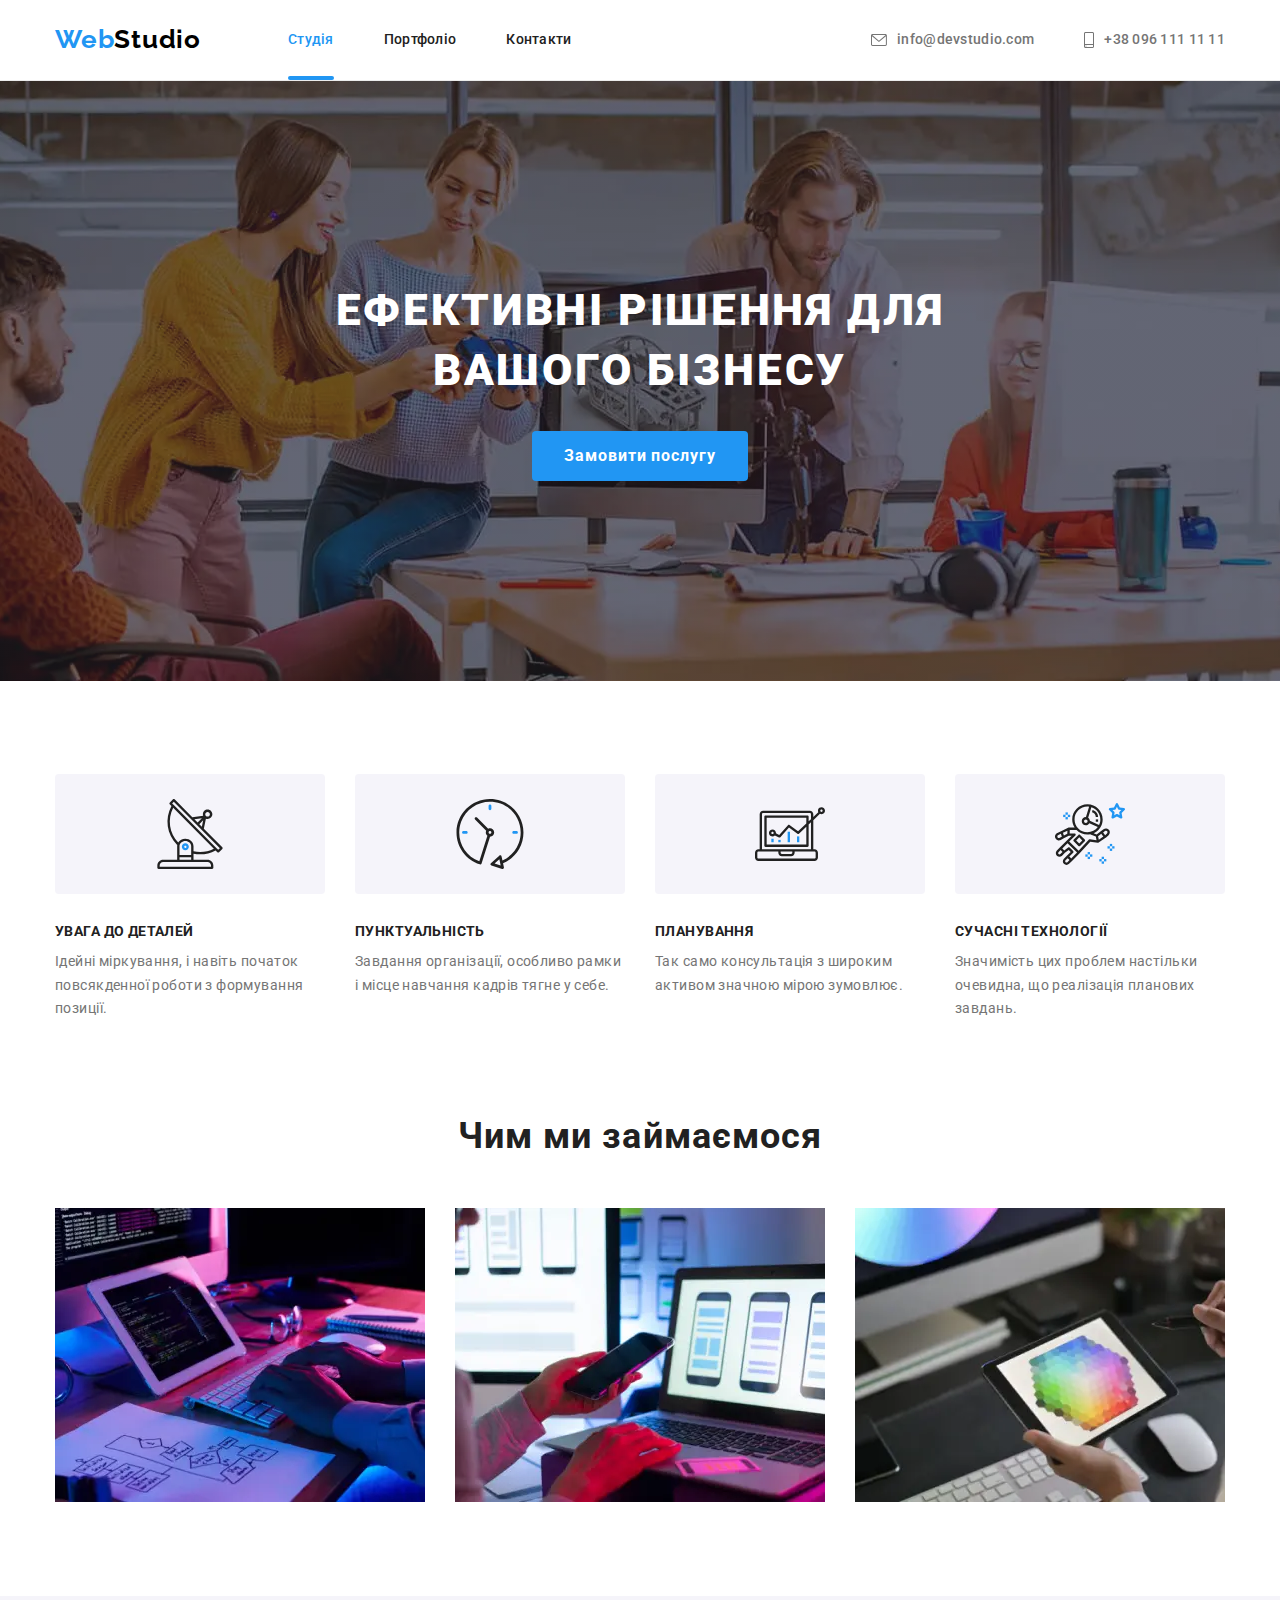
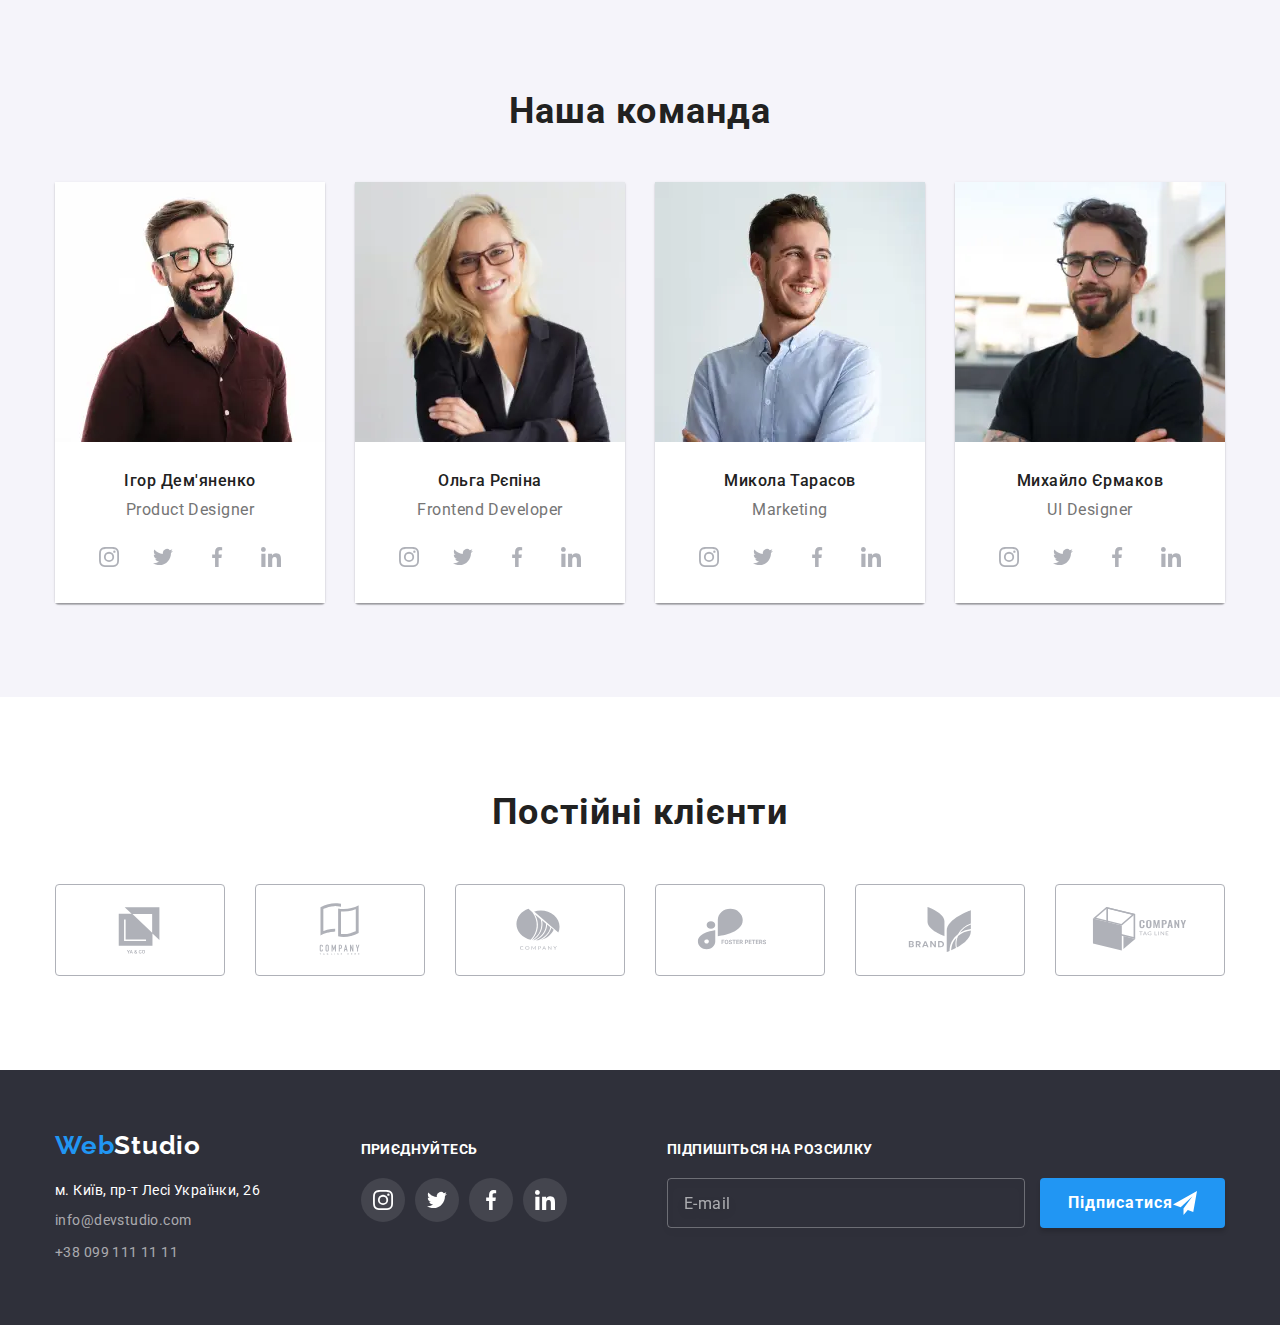
==== commit 67f3edbf: "clientlist-section_css adding done" ====
--- a/index.html
+++ b/index.html
@@ -680,7 +680,7 @@
         </div>
       </section>
 
-      <!-- <section class="clientlist-section">
+      <section class="clientlist-section">
         <div class="container clientlist-section__container">
           <h2 class="clientlist__title">Постійні клієнти</h2>
           <ul class="clientlist">
@@ -731,7 +731,7 @@
             </li>
           </ul>
         </div>
-      </section> -->
+      </section>
     </main>
 
     <!--Footer-->
--- a/css/main.min.css
+++ b/css/main.min.css
@@ -1 +1 @@
-:root{--body-text-color: rgba(33, 33, 33, 100%);--logo-text-color: rgba(0, 0, 0, 100%);--accent-blue-color: rgba(33, 150, 243, 100%);--list-text-color: rgba(117, 117, 117, 100%);--modal-form-placeholder-color: rgba(117, 117, 117, 50%);--body-background-color: rgba(255, 255, 255, 100%);--grey-background-color: rgba(245, 244, 250, 100%);--footer-background-color: rgba(47, 48, 58, 100%);--address-text-color: rgba(255, 255, 255, 60%);--header-border-color: rgba(236, 236, 236, 100%);--portfolio-item-border-color: rgba(238, 238, 238, 100%);--hero-image-overlay-color: rgba(47, 48, 58, 40%);--hero-image-background-color: rgba(196, 196, 196, 100%);--socialmedia-icon-color: rgba(175, 177, 184, 100%);--footer-smlist-icon-color: rgba(255, 255, 255, 10%);--item-overlay-backgroundcolor: rgba(47, 48, 58, 80%);--portfolio-overlay-color: rgba(33, 150, 243, 90%);--backdrop-background-color: rgba(0, 0, 0, 20%);--form-submit-button-shadow-color: rgba(0, 0, 0, 15%);--footer-input-border-color: rgba(255, 255, 255, 30%);--mobile-menu-smlist-border: rgba(33, 33, 33, 20%);--modal-window-transition-rule: 500ms cubic-bezier(0.4, 0, 0.2, 1);--main-transition-rule: 250ms cubic-bezier(0.4, 0, 0.2, 1)}html{box-sizing:border-box}*,*::before,*::after{box-sizing:inherit}body{background-color:var(--body-background-color);color:var(--body-text-color);font-family:"Roboto",sans-serif}h1,h2,h3,h4,p{margin-top:0;margin-bottom:0}ul,ol{margin-top:0;margin-bottom:0;padding:0;list-style:none}img{display:block;max-width:100%;height:auto}a{text-decoration:none}input,textarea{padding:0;margin:0}.container{padding-left:15px;padding-right:15px}@media screen and (min-width: 480px){.container{width:480px;margin-left:auto;margin-right:auto}}@media screen and (min-width: 768px){.container{width:768px}}@media screen and (min-width: 1200px){.container{width:1200px}}.header__logo{display:block;padding-top:16px;padding-bottom:16px;transition:color var(--main-transition-rule);font-family:"Raleway",sans-serif;font-weight:700;font-size:24px;line-height:1.16;letter-spacing:.03em;color:var(--logo-text-color)}.logo__span{font-family:"Raleway",sans-serif;font-weight:700;font-size:24px;line-height:1.16;letter-spacing:.03em;color:var(--accent-blue-color)}.header__logo:hover,.header__logo:focus{color:var(--accent-blue-color)}.footer__logo{display:block;margin-top:0;margin-bottom:20px;transition:color var(--main-transition-rule);font-family:"Raleway",sans-serif;font-weight:700;font-size:24px;line-height:1.16;letter-spacing:.03em;color:var(--body-background-color)}.footer__logo:hover,.footer__logo:focus{color:var(--accent-blue-color)}@media screen and (min-width: 768px){.header__logo{padding-top:26px;padding-bottom:26px;margin-right:87px}}@media screen and (min-width: 1200px){.header__logo{padding-top:24px;padding-bottom:25px;margin-right:87px;font-weight:700;font-size:26px;line-height:1.19;letter-spacing:.03em;color:var(--logo-text-color)}.logo__span{font-weight:700;font-size:26px;line-height:1.19;letter-spacing:.03em;color:var(--accent-blue-color)}.footer__logo{font-weight:700;font-size:26px;line-height:1.19;letter-spacing:.03em;color:var(--body-background-color)}}@media screen and (max-width: 767px){.mobile-menu{position:fixed;top:0;left:0;z-index:100;opacity:0;visibility:hidden;pointer-events:none;transition:opacity var(--main-transition-rule),visibility var(--main-transition-rule)}.mobile-menu.is-open{opacity:1;visibility:visible;pointer-events:auto}.mobile-menu__container{position:relative;display:flex;flex-direction:column;width:100vw;height:100vh;padding:48px 40px;overflow-y:scroll;background-color:var(--body-background-color)}.mobile-menu__contacts-container{margin-top:auto}.mobile-menu__close-button{position:absolute;top:10px;right:15px;width:40px;height:40px;padding:0;border:none;line-height:0;background-color:rgba(0,0,0,0)}.mobile-menu__close-icon{width:18px;height:18px;fill:var(--body-text-color)}.mobile-menu__item:not(:last-child){margin-bottom:32px}.mobile-menu__link{font-weight:500;font-size:40px;line-height:1.18;letter-spacing:.02em;color:var(--body-text-color);transition:color var(--main-transition-rule)}.mobile-menu__link:hover,.mobile-menu__link:focus{color:var(--accent-blue-color)}.mobile-menu__item-current .mobile-menu__link{color:var(--accent-blue-color)}.mobile-menu__contact-list{padding-top:302px}.mobile-menu__contact-item:not(:last-child){margin-bottom:32px}.mobile-menu__contact-phone{font-weight:500;font-size:34px;line-height:1.18;letter-spacing:.02em;color:var(--accent-blue-color)}.mobile-menu__contact-mail{font-weight:500;font-size:24px;line-height:1.17;letter-spacing:.02em;color:var(--list-text-color)}.mobile-menu__smlist{display:flex;flex-wrap:wrap;align-items:center;padding-top:64px}.mobile-menu__smlist-item{margin-right:10px}.mobile-menu__smlist-item:not(:last-child)::after{content:" ";margin-left:10px;border-right:1px solid var(--mobile-menu-smlist-border);transform:rotate(90deg)}.mobile-menu__smlist-link{font-weight:500;font-size:18px;line-height:1.22;letter-spacing:.02em;color:var(--accent-blue-color)}}@media screen and (min-width: 768px){.mobile-menu{display:none}}@media screen and (max-width: 767px){.menu{display:none}.contact-list{display:none}.open-mobile-menu-button{border:none;background-color:rgba(0,0,0,0);padding:0;line-height:0}.open-mobile-menu-button__icon{width:40px;height:40px}}.page-header__container{display:flex;align-items:center;justify-content:space-between}.page-header{background-color:var(--body-background-color);border-bottom:1px solid;border-color:var(--header-border-color)}@media screen and (min-width: 768px){.page-navigation{display:flex;flex-direction:row;justify-content:space-between}.header__menu{display:flex;flex-direction:row;align-items:center;gap:50px}.menu__item{position:relative}.menu__link{display:block;padding-top:32px;padding-bottom:32px;font-weight:500;font-size:14px;line-height:1.14;letter-spacing:.02em;color:var(--body-text-color);transition:color var(--main-transition-rule)}.menu__item .menu__link:hover,.menu__item .menu__link:focus{color:var(--accent-blue-color)}.menu__item_current .menu__link{color:var(--accent-blue-color)}.menu__item_current::after{position:absolute;bottom:0;width:100%;height:4px;content:"";background-color:var(--accent-blue-color);border-radius:2px}.contact-list__link{display:flex;justify-content:flex-start;align-items:center;font-weight:500;font-size:12px;line-height:1;letter-spacing:.02em;color:var(--list-text-color);transition:color var(--main-transition-rule)}.contact-list__item .contact-list__link:hover,.contact-list__item .contact-list__link:focus{color:var(--accent-blue-color)}.contact-list__link-mail{padding-top:21px;padding-bottom:5px}.contact-list__link-phone{padding-top:5px;padding-bottom:21px}.contact-list__icon-envelope{margin-right:8px;width:14px;height:10px;fill:currentColor}.contact-list__icon-smartphone{margin-right:8px;width:10px;height:14px;fill:currentColor}.open-mobile-menu-button{display:none}}@media screen and (min-width: 1200px){.contact-list{display:flex;column-gap:50px}.contact-list__link{display:flex;align-items:center;justify-content:center;column-gap:10px;padding-top:32px;padding-bottom:32px;font-weight:500;font-size:14px;line-height:1.14;letter-spacing:.02em;color:var(--list-text-color)}.contact-list__icon-envelope{margin-right:0px;width:16px;height:12px}.contact-list__icon-smartphone{margin-right:0px;width:10px;height:16px}}.page-footer{background-color:var(--footer-background-color);text-align:center}.page-footer__container{display:block;padding-top:60px;padding-bottom:60px}.address-list__item{margin-bottom:8px}.address-list__item:last-child{margin-bottom:0}.address-list__link:hover,.address-list__link:focus{color:var(--accent-blue-color)}.address-list__link_address{transition:color var(--main-transition-rule);font-style:normal;font-weight:400;font-size:14px;line-height:1.5;letter-spacing:.03em;color:var(--body-background-color)}.address-list__link_contact{transition:color var(--main-transition-rule);font-style:normal;font-weight:400;font-size:14px;line-height:1.71;letter-spacing:.03em;color:var(--address-text-color)}.footer-smlist{list-style:none;display:flex;justify-content:center;column-gap:10px}.footer-smlist__call{padding-top:60px;margin-bottom:20px;font-weight:700;font-size:14px;line-height:1.33;letter-spacing:.03em;color:var(--body-background-color);text-transform:uppercase}.footer-smlist__link{display:flex;align-items:center;justify-content:center;width:44px;height:44px;transition:background-color var(--main-transition-rule);border-radius:50%;background-color:var(--footer-smlist-icon-color)}.footer-smlist__link:hover,.footer-smlist__link:focus{background-color:var(--accent-blue-color)}.footer-smlist__icon{width:20px;height:20px;fill:var(--body-background-color)}.footer-form{display:flex;flex-direction:column;align-items:center}.footer-form__call{padding-top:60px;margin-bottom:20px;font-weight:700;font-size:14px;line-height:1.33;letter-spacing:.03em;color:var(--body-background-color);text-transform:uppercase}.footer-form__label{width:100%}.footer-form__input{width:100%;height:50px;padding:15px 16px;margin-bottom:20px;border:1px solid var(--footer-input-border-color);filter:drop-shadow(0px 4px 4px rgba(0, 0, 0, 0.15));border-radius:4px;background-color:rgba(0,0,0,0);transition:border var(--main-transition-rule);font-weight:400;font-size:16px;line-height:1.25;letter-spacing:.03em;color:var(--body-background-color)}.footer-form__input::placeholder{font-weight:400;font-size:16px;line-height:1.25;letter-spacing:.03em;color:var(--address-text-color)}.footer-form__button{display:flex;justify-content:space-between;align-items:center;width:200px;height:50px;padding:10px 28px;background-color:var(--accent-blue-color);box-shadow:0px 4px 4px var(--form-submit-button-shadow-color);border:none;border-radius:4px;font-weight:700;font-size:16px;line-height:1.88;letter-spacing:.06em;color:var(--body-background-color);cursor:pointer}.footer-form__button_icon{fill:var(--body-background-color)}@media screen and (min-width: 768px){.page-footer__container{display:flex;align-items:baseline;justify-content:space-around;flex-wrap:wrap;row-gap:60px}.footer-form__input{width:450px}}@media screen and (min-width: 1200px){.page-footer{text-align:left}.page-footer__container{display:flex;justify-content:space-between;align-items:baseline}.footer-smlist__call{padding-top:0}.footer-form{display:flex;flex-direction:row}.footer-form__call{padding-top:0}.footer-form__input{width:358px;margin-bottom:0}}.index-hero{margin-bottom:0;padding-top:118px;padding-bottom:118px;text-align:center;width:100%;max-height:400px;margin-left:auto;margin-right:auto;background-color:var(--hero-image-overlay-color);background-repeat:no-repeat;background-position:center;background-size:cover}.index-hero__title{width:360px;margin:0 auto 30px auto;font-weight:900;font-size:26px;line-height:1.62;letter-spacing:.06em;color:var(--body-background-color);text-align:center;text-transform:uppercase}.index-hero__button{width:200px;height:50px;transition:background-color var(--main-transition-rule);background-color:var(--accent-blue-color);border:none;border-radius:4px;cursor:pointer;font-weight:700;font-size:16px;line-height:1.88;letter-spacing:.06em;color:var(--body-background-color)}.index-hero__button:focus{background-color:var(--accent-blue-color)}@media screen and (min-device-pixel-ratio: 1)and (max-width: 767px),screen and (min-resolution: 96dpi)and (max-width: 767px),screen and (min-resolution: 1dppx)and (max-width: 767px){.index-hero{background-image:linear-gradient(to right, var(--hero-image-overlay-color), var(--hero-image-overlay-color)),url("../images/mobile-images/hero-mobile.jpg")}}@media screen and (min-device-pixel-ratio: 1)and (max-width: 767px),screen and (min-resolution: 96dpi)and (max-width: 767px),screen and (min-resolution: 1dppx)and (max-width: 767px){.index-hero{background-image:linear-gradient(to right, var(--hero-image-overlay-color), var(--hero-image-overlay-color)),url("../images/mobile-images/hero-mobile.webp")}}@media screen and (min-device-pixel-ratio: 2)and (max-width: 767px),screen and (min-resolution: 192dpi)and (max-width: 767px),screen and (min-resolution: 2dppx)and (max-width: 767px){.index-hero{background-image:linear-gradient(to right, var(--hero-image-overlay-color), var(--hero-image-overlay-color)),url("../images/mobile-images/hero-mobile@2x.jpg")}}@media screen and (min-device-pixel-ratio: 2)and (max-width: 767px),screen and (min-resolution: 192dpi)and (max-width: 767px),screen and (min-resolution: 2dppx)and (max-width: 767px){.index-hero{background-image:linear-gradient(to right, var(--hero-image-overlay-color), var(--hero-image-overlay-color)),url("../images/mobile-images/hero-mobile@2x.webp")}}@media screen and (min-width: 768px){.index-hero{width:100%}}@media screen and (min-device-pixel-ratio: 1)and (min-width: 768px),screen and (min-resolution: 96dpi)and (min-width: 768px),screen and (min-resolution: 1dppx)and (min-width: 768px){.index-hero{background-image:linear-gradient(to right, var(--hero-image-overlay-color), var(--hero-image-overlay-color)),url("../images/tablet-images/hero-tablet.jpg")}}@media screen and (min-device-pixel-ratio: 1)and (min-width: 768px),screen and (min-resolution: 96dpi)and (min-width: 768px),screen and (min-resolution: 1dppx)and (min-width: 768px){.index-hero{background-image:linear-gradient(to right, var(--hero-image-overlay-color), var(--hero-image-overlay-color)),url("../images/tablet-images/hero-tablet.webp")}}@media screen and (min-device-pixel-ratio: 2)and (min-width: 768px),screen and (min-resolution: 192dpi)and (min-width: 768px),screen and (min-resolution: 2dppx)and (min-width: 768px){.index-hero{background-image:linear-gradient(to right, var(--hero-image-overlay-color), var(--hero-image-overlay-color)),url("../images/tablet-images/hero-tablet@2x.jpg")}}@media screen and (min-device-pixel-ratio: 2)and (min-width: 768px),screen and (min-resolution: 192dpi)and (min-width: 768px),screen and (min-resolution: 2dppx)and (min-width: 768px){.index-hero{background-image:linear-gradient(to right, var(--hero-image-overlay-color), var(--hero-image-overlay-color)),url("../images/tablet-images/hero-tablet@2x.webp")}}@media screen and (min-width: 1200px){.index-hero{max-width:1600px;max-height:600px;padding-top:200px;padding-bottom:200px}.index-hero__title{width:696px;font-weight:900;font-size:44px;line-height:1.36;letter-spacing:.06em;color:var(--body-background-color)}.index-hero__button{width:216px;height:50px}}@media screen and (min-device-pixel-ratio: 1)and (min-width: 1200px),screen and (min-resolution: 96dpi)and (min-width: 1200px),screen and (min-resolution: 1dppx)and (min-width: 1200px){.index-hero{background-image:linear-gradient(to right, var(--hero-image-overlay-color), var(--hero-image-overlay-color)),url("../images/desktop-images/hero-desktop.jpg")}}@media screen and (min-device-pixel-ratio: 1)and (min-width: 1200px),screen and (min-resolution: 96dpi)and (min-width: 1200px),screen and (min-resolution: 1dppx)and (min-width: 1200px){.index-hero{background-image:linear-gradient(to right, var(--hero-image-overlay-color), var(--hero-image-overlay-color)),url("../images/desktop-images/hero-desktop.webp")}}@media screen and (min-device-pixel-ratio: 2)and (min-width: 1200px),screen and (min-resolution: 192dpi)and (min-width: 1200px),screen and (min-resolution: 2dppx)and (min-width: 1200px){.index-hero{background-image:linear-gradient(to right, var(--hero-image-overlay-color), var(--hero-image-overlay-color)),url("../images/desktop-images/hero-desktop@2x.jpg")}}@media screen and (min-device-pixel-ratio: 2)and (min-width: 1200px),screen and (min-resolution: 192dpi)and (min-width: 1200px),screen and (min-resolution: 2dppx)and (min-width: 1200px){.index-hero{background-image:linear-gradient(to right, var(--hero-image-overlay-color), var(--hero-image-overlay-color)),url("../images/desktop-images/hero-desktop@2x.webp")}}.advantages-section__container{max-width:767px;margin:top 0;padding-top:60px}.hidden-title{white-space:nowrap;width:1px;height:1px;overflow:hidden;border:0;padding:0;clip:rect(0 0 0 0);clip-path:inset(50%);margin:-1px}.advantages-list{display:block}.advantages-list__item{width:100%;margin-bottom:30px}.advantages-list__item::before{display:block;content:"";height:120px;background-repeat:no-repeat;background-position:50% 50%;background-color:var(--grey-background-color);margin-bottom:30px;border-radius:4px}.advantages-list__item_icon-antenna::before{background-image:url("../images/antenna.svg")}.advantages-list__item_icon-clock::before{background-image:url("../images/clock.svg")}.advantages-list__item_icon-diagram::before{background-image:url("../images/diagram.svg")}.advantages-list__item_icon-astronaut::before{background-image:url("../images/astronaut.svg")}.advantages-list__item-header{margin-bottom:10px;font-weight:700;font-size:14px;line-height:1.14;letter-spacing:.03em;color:var(--body-text-color);text-transform:uppercase;text-align:center}.advantages-list__item-text{font-weight:400;font-size:14px;line-height:1.71;letter-spacing:.03em;color:var(--list-text-color)}@media screen and (min-width: 768px){.advantages-section__container{max-width:1199px}.advantages-list{display:flex;flex-wrap:wrap;justify-content:space-between}.advantages-list__item{width:354px}.advantages-list__item-header{text-align:left}}@media screen and (min-width: 1200px){.advantages-section__container{max-width:1200px;margin-bottom:0;padding-top:94px}.advantages-list{display:flex;justify-content:space-between}.advantages-list__item{width:270px;margin-bottom:0}.advantages-list__item:last-child{margin-right:0}.advantages-list__item::before{display:block;content:"";height:120px;background-repeat:no-repeat;background-position:50% 50%;background-color:var(--grey-background-color);margin-bottom:30px;border-radius:4px}.advantages-list__item-header{text-align:left}}@media screen and (max-width: 1199px){.worklist-section__container{display:none}}@media screen and (min-width: 1200px){.worklist-section__container{display:block}.worklist-section{margin:top 0;padding-top:94px;padding-bottom:94px;transition:color var(--main-transition-rule)}.worklist-title{margin-bottom:50px;font-weight:700;font-size:36px;line-height:1.17;letter-spacing:.03em;color:var(--body-text-color);text-align:center}.worklist{list-style:none;display:flex;flex-direction:row;justify-content:space-between}.worklist__link{position:relative}.worklist__link:hover,.worklist__link:focus{color:var(--accent-blue-color)}.worklist__descr{position:absolute;bottom:0%;left:50%;height:70px;width:100%;display:flex;align-items:center;justify-content:center;transform:translate(-50%, 0%);opacity:0;transition:opacity var(--main-transition-rule);font-weight:700;font-size:14px;line-height:1.14;letter-spacing:.03em;color:var(--body-background-color);text-align:center;text-transform:uppercase;background-color:var(--item-overlay-backgroundcolor)}.worklist__link:hover .worklist__descr,.worklist__link:focus .worklist__descr{opacity:1}.worklist__image{display:block}}.teamlist-section{background-color:var(--grey-background-color);padding-top:60px;padding-bottom:60px;text-align:center}.teamlist-section__title{font-weight:700;font-size:28px;line-height:1.18;letter-spacing:.03em;color:var(--body-text-color);text-align:center;margin-bottom:30px}.teamlist{display:block}.teamlist__item{background-color:var(--body-background-color);width:450px;margin-bottom:30px;border-radius:0px 0px 4px 4px;box-shadow:0px 1px 3px rgba(0,0,0,.12),0px 1px 1px rgba(0,0,0,.14),0px 2px 1px rgba(0,0,0,.2)}.teamlist__item:last-child{margin-bottom:0}.employee{margin-top:0px;padding:30px 0 24px 0;background-color:var(--body-background-color)}.employee__name{margin-bottom:10px;font-weight:500;font-size:16px;line-height:1.18;letter-spacing:.03em;color:var(--body-text-color)}.employee__photo{width:450px}.employee__position{margin-bottom:16px;font-weight:400;font-size:16px;line-height:1.18;letter-spacing:.03em;color:var(--list-text-color)}.smlist{list-style:none;display:flex;justify-content:center;column-gap:10px}.smlist__link{display:flex;align-items:center;justify-content:center;width:44px;height:44px;transition:background-color var(--main-transition-rule);border-radius:50%;background-color:var(--body-background-color)}.smlist__link:hover,.smlist__link:focus{background-color:var(--accent-blue-color)}.smlist__icon{width:20px;height:20px;transition:fill var(--main-transition-rule);fill:var(--socialmedia-icon-color)}.smlist__link:hover .smlist__icon,.smlist__link:focus .smlist__icon{fill:var(--body-background-color)}@media screen and (min-width: 768px){.teamlist{list-style:none;display:flex;flex-wrap:wrap;justify-content:space-between}.teamlist__item{width:354px}.teamlist__item:nth-child(n+3){margin-bottom:0px}}@media screen and (min-width: 1200px){.teamlist{list-style:none;display:flex;flex-direction:row;justify-content:space-between}.teamlist__item{width:270px;margin-right:30px;margin-bottom:0}.teamlist__item:last-child{margin-right:0}}.clientlist-section{text-align:center;padding-top:94px;padding-bottom:94px;background-color:var(--body-background-color)}.clientlist__title{margin-bottom:50px;font-weight:700;font-size:36px;line-height:1.17;letter-spacing:.03em;color:var(--body-text-color)}.clientlist{display:flex;justify-content:center;column-gap:30px}.clientlist__link{display:flex;align-items:center;justify-content:center;width:170px;height:92px;transition:fill var(--main-transition-rule),border-color var(--main-transition-rule);border:1px solid;border-color:var(--socialmedia-icon-color);border-radius:4px}.clientlist__link:hover,.clientlist__link:focus{fill:var(--accent-blue-color);border-color:var(--accent-blue-color)}.clientlist__icon{width:106px;height:60px;transition:fill var(--main-transition-rule);fill:var(--socialmedia-icon-color)}.clientlist__link:focus .clientlist__icon,.clientlist__link:hover .clientlist__icon{fill:var(--accent-blue-color)}.portfolio-section{padding-top:94px;padding-bottom:94px;background-color:var(--body-background-color)}.gallery-navigation{display:flex;flex-direction:row;justify-content:center;align-items:center;margin-bottom:50px}.gallery-navigation__item:nth-child(n+2){margin-left:8px}.gallery-navigation__button{height:38px;padding:6px 22px;cursor:pointer;transition:background-color var(--main-transition-rule),color var(--main-transition-rule),box-shadow var(--main-transition-rule);background-color:var(--grey-background-color);border:none;border-radius:4px;font-weight:500;font-size:16px;line-height:1.63;letter-spacing:.03em;color:var(--body-text-color);text-align:center}.gallery-navigation__button:focus,.gallery-navigation__button:hover{background-color:var(--accent-blue-color);color:var(--body-background-color);box-shadow:0px 3px 1px rgba(0,0,0,.1),0px 1px 2px rgba(0,0,0,.08),0px 2px 2px rgba(0,0,0,.12)}.gallery{display:flex;flex-wrap:wrap;justify-content:space-between;gap:30px}.gallery__item{width:370px}.gallery__item:nth-child(n+6){margin-bottom:0px}.gallery__item:nth-child(3n){margin-right:0}.gallery__link{display:block;transition:box-sizing var(--main-transition-rule),box-shadow var(--main-transition-rule)}.gallery__link:hover,.gallery__link:focus{box-sizing:border-box;box-shadow:0px 1px 1px rgba(0,0,0,.12),0px 4px 4px rgba(0,0,0,.06),1px 4px 6px rgba(0,0,0,.16)}.imagebox{position:relative;overflow:hidden}.imagebox__text{position:absolute;top:0;left:0;width:100%;height:100%;background-color:var(--portfolio-overlay-color);padding:63px 24px;transform:translatey(101%);transition:transform var(--main-transition-rule);font-weight:400;font-size:18px;line-height:1.56;letter-spacing:.03em;color:var(--body-background-color)}.gallery__link:hover .imagebox__text,.gallery__link:focus .imagebox__text{transform:translatey(0)}.descr-container{margin-top:0px;padding:20px 24px;background-color:var(--body-background-color);border:1px solid;border-top:0px;border-color:var(--portfolio-item-border-color)}.descr-container__header{margin-bottom:4px;font-weight:700;font-size:18px;line-height:2;letter-spacing:.06em;color:var(--body-text-color)}.descr-container__text{font-weight:400;font-size:16px;line-height:1.875;letter-spacing:.03em;color:var(--list-text-color)}.backdrop{position:fixed;top:0;left:0;visibility:visible;opacity:1;transition:opacity var(--modal-window-transition-rule),visibility var(--modal-window-transition-rule);width:100%;height:100%;background-color:var(--backdrop-background-color)}.backdrop.hidden__backdrop{visibility:hidden;opacity:0;pointer-events:none}.modal-window{position:absolute;top:50%;left:50%;width:528px;height:581px;padding:40px;transform:translate(-50%, -50%);transition:transform var(--modal-window-transition-rule);background-color:var(--body-background-color)}.modal-window__close-button{position:absolute;top:8px;right:8px;width:30px;height:30px;display:flex;align-items:center;justify-content:center;background-color:var(--body-background-color);border:1px solid var(--backdrop-background-color);border-radius:15px;cursor:pointer}.modal-window__icon{width:18px;height:18px;fill:var(--body-text-color);transition:fill var(--main-transition-rule)}.modal-window__close-button:hover .modal-window__icon,.modal-window__close-button:focus .modal-window__icon{fill:var(--accent-blue-color)}.modal-form{display:flex;flex-direction:column}.modal-form__title{margin-bottom:12px;font-weight:700;font-size:20px;line-height:1.15;letter-spacing:.03em;color:var(--body-text-color);text-align:center}.modal-form__field{margin-bottom:10px}.modal-form__field-descr{display:block;margin-bottom:4px;font-weight:400;font-size:12px;line-height:1.16;letter-spacing:.01em;color:var(--list-text-color)}.modal-form__input{width:100%;height:40px;padding:11px 11px 11px 42px;border:1px solid rgba(33,33,33,.2);border-radius:4px;transition:border var(--main-transition-rule);font-weight:400;font-size:12px;line-height:1.16;letter-spacing:.01em;color:var(--body-text-color)}.modal-form__input:focus{outline:none;border-color:var(--accent-blue-color)}.input-wrapper{position:relative}.input-wrapper__icon{display:block;position:absolute;width:18px;height:18px;top:50%;left:12px;transform:translateY(-50%);transition:fill var(--main-transition-rule)}.modal-form__input:focus+.input-wrapper__icon{fill:var(--accent-blue-color)}.modal-form__message-field{margin-bottom:20px}.modal-form__message{display:block;width:100%;height:120px;padding:12px 16px;border:1px solid rgba(33,33,33,.2);border-radius:4px;transition:border var(--main-transition-rule);resize:none;font-weight:400;font-size:12px;line-height:1.16;letter-spacing:.01em;color:var(--body-text-color)}.modal-form__message:focus{outline:none;border-color:var(--accent-blue-color)}.modal-form__message::placeholder{font-weight:400;font-size:12px;line-height:1.16;letter-spacing:.01em;color:var(--modal-form-placeholder-color)}.modal-form__check-field{display:flex;align-items:center;justify-content:center;margin-bottom:30px;font-weight:400;font-size:14px;line-height:1.71;letter-spacing:.03em;color:var(--list-text-color)}.modal-form__check{position:absolute;appearance:none;box-shadow:none;transition:box-shadow var(--main-transition-rule)}.modal-form__check-icon-unchecked{width:16px;height:15px;margin-right:8px}.modal-form__check-icon-checked{display:none;width:16px;height:15px;margin-right:8px;fill:var(--accent-blue-color)}.modal-form__check:checked+.modal-form__check-icon-unchecked{display:none}.modal-form__check:checked~.modal-form__check-icon-checked{display:inline}.modal-form__check-link{position:relative;color:var(--accent-blue-color);outline:none}.modal-form__check-link::after{display:block;position:absolute;top:75%;width:100%;height:1px;content:"";background-color:var(--accent-blue-color)}.modal-form__button{align-self:center;width:200px;height:50px;padding:10px 28px;background-color:var(--accent-blue-color);box-shadow:0px 4px 4px var(--form-submit-button-shadow-color);border:none;border-radius:4px;font-weight:700;font-size:16px;line-height:1.88;letter-spacing:.06em;color:var(--body-background-color);cursor:pointer}/*# sourceMappingURL=main.min.css.map */+:root{--body-text-color: rgba(33, 33, 33, 100%);--logo-text-color: rgba(0, 0, 0, 100%);--accent-blue-color: rgba(33, 150, 243, 100%);--list-text-color: rgba(117, 117, 117, 100%);--modal-form-placeholder-color: rgba(117, 117, 117, 50%);--body-background-color: rgba(255, 255, 255, 100%);--grey-background-color: rgba(245, 244, 250, 100%);--footer-background-color: rgba(47, 48, 58, 100%);--address-text-color: rgba(255, 255, 255, 60%);--header-border-color: rgba(236, 236, 236, 100%);--portfolio-item-border-color: rgba(238, 238, 238, 100%);--hero-image-overlay-color: rgba(47, 48, 58, 40%);--hero-image-background-color: rgba(196, 196, 196, 100%);--socialmedia-icon-color: rgba(175, 177, 184, 100%);--footer-smlist-icon-color: rgba(255, 255, 255, 10%);--item-overlay-backgroundcolor: rgba(47, 48, 58, 80%);--portfolio-overlay-color: rgba(33, 150, 243, 90%);--backdrop-background-color: rgba(0, 0, 0, 20%);--form-submit-button-shadow-color: rgba(0, 0, 0, 15%);--footer-input-border-color: rgba(255, 255, 255, 30%);--mobile-menu-smlist-border: rgba(33, 33, 33, 20%);--modal-window-transition-rule: 500ms cubic-bezier(0.4, 0, 0.2, 1);--main-transition-rule: 250ms cubic-bezier(0.4, 0, 0.2, 1)}html{box-sizing:border-box}*,*::before,*::after{box-sizing:inherit}body{background-color:var(--body-background-color);color:var(--body-text-color);font-family:"Roboto",sans-serif}h1,h2,h3,h4,p{margin-top:0;margin-bottom:0}ul,ol{margin-top:0;margin-bottom:0;padding:0;list-style:none}img{display:block;max-width:100%;height:auto}a{text-decoration:none}input,textarea{padding:0;margin:0}.container{padding-left:15px;padding-right:15px}@media screen and (min-width: 480px){.container{width:480px;margin-left:auto;margin-right:auto}}@media screen and (min-width: 768px){.container{width:768px}}@media screen and (min-width: 1200px){.container{width:1200px}}.header__logo{display:block;padding-top:16px;padding-bottom:16px;transition:color var(--main-transition-rule);font-family:"Raleway",sans-serif;font-weight:700;font-size:24px;line-height:1.16;letter-spacing:.03em;color:var(--logo-text-color)}.logo__span{font-family:"Raleway",sans-serif;font-weight:700;font-size:24px;line-height:1.16;letter-spacing:.03em;color:var(--accent-blue-color)}.header__logo:hover,.header__logo:focus{color:var(--accent-blue-color)}.footer__logo{display:block;margin-top:0;margin-bottom:20px;transition:color var(--main-transition-rule);font-family:"Raleway",sans-serif;font-weight:700;font-size:24px;line-height:1.16;letter-spacing:.03em;color:var(--body-background-color)}.footer__logo:hover,.footer__logo:focus{color:var(--accent-blue-color)}@media screen and (min-width: 768px){.header__logo{padding-top:26px;padding-bottom:26px;margin-right:87px}}@media screen and (min-width: 1200px){.header__logo{padding-top:24px;padding-bottom:25px;margin-right:87px;font-weight:700;font-size:26px;line-height:1.19;letter-spacing:.03em;color:var(--logo-text-color)}.logo__span{font-weight:700;font-size:26px;line-height:1.19;letter-spacing:.03em;color:var(--accent-blue-color)}.footer__logo{font-weight:700;font-size:26px;line-height:1.19;letter-spacing:.03em;color:var(--body-background-color)}}@media screen and (max-width: 767px){.mobile-menu{position:fixed;top:0;left:0;z-index:100;opacity:0;visibility:hidden;pointer-events:none;transition:opacity var(--main-transition-rule),visibility var(--main-transition-rule)}.mobile-menu.is-open{opacity:1;visibility:visible;pointer-events:auto}.mobile-menu__container{position:relative;display:flex;flex-direction:column;width:100vw;height:100vh;padding:48px 40px;overflow-y:scroll;background-color:var(--body-background-color)}.mobile-menu__contacts-container{margin-top:auto}.mobile-menu__close-button{position:absolute;top:10px;right:15px;width:40px;height:40px;padding:0;border:none;line-height:0;background-color:rgba(0,0,0,0)}.mobile-menu__close-icon{width:18px;height:18px;fill:var(--body-text-color)}.mobile-menu__item:not(:last-child){margin-bottom:32px}.mobile-menu__link{font-weight:500;font-size:40px;line-height:1.18;letter-spacing:.02em;color:var(--body-text-color);transition:color var(--main-transition-rule)}.mobile-menu__link:hover,.mobile-menu__link:focus{color:var(--accent-blue-color)}.mobile-menu__item-current .mobile-menu__link{color:var(--accent-blue-color)}.mobile-menu__contact-list{padding-top:302px}.mobile-menu__contact-item:not(:last-child){margin-bottom:32px}.mobile-menu__contact-phone{font-weight:500;font-size:34px;line-height:1.18;letter-spacing:.02em;color:var(--accent-blue-color)}.mobile-menu__contact-mail{font-weight:500;font-size:24px;line-height:1.17;letter-spacing:.02em;color:var(--list-text-color)}.mobile-menu__smlist{display:flex;flex-wrap:wrap;align-items:center;padding-top:64px}.mobile-menu__smlist-item{margin-right:10px}.mobile-menu__smlist-item:not(:last-child)::after{content:" ";margin-left:10px;border-right:1px solid var(--mobile-menu-smlist-border);transform:rotate(90deg)}.mobile-menu__smlist-link{font-weight:500;font-size:18px;line-height:1.22;letter-spacing:.02em;color:var(--accent-blue-color)}}@media screen and (min-width: 768px){.mobile-menu{display:none}}@media screen and (max-width: 767px){.menu{display:none}.contact-list{display:none}.open-mobile-menu-button{border:none;background-color:rgba(0,0,0,0);padding:0;line-height:0}.open-mobile-menu-button__icon{width:40px;height:40px}}.page-header__container{display:flex;align-items:center;justify-content:space-between}.page-header{background-color:var(--body-background-color);border-bottom:1px solid;border-color:var(--header-border-color)}@media screen and (min-width: 768px){.page-navigation{display:flex;flex-direction:row;justify-content:space-between}.header__menu{display:flex;flex-direction:row;align-items:center;gap:50px}.menu__item{position:relative}.menu__link{display:block;padding-top:32px;padding-bottom:32px;font-weight:500;font-size:14px;line-height:1.14;letter-spacing:.02em;color:var(--body-text-color);transition:color var(--main-transition-rule)}.menu__item .menu__link:hover,.menu__item .menu__link:focus{color:var(--accent-blue-color)}.menu__item_current .menu__link{color:var(--accent-blue-color)}.menu__item_current::after{position:absolute;bottom:0;width:100%;height:4px;content:"";background-color:var(--accent-blue-color);border-radius:2px}.contact-list__link{display:flex;justify-content:flex-start;align-items:center;font-weight:500;font-size:12px;line-height:1;letter-spacing:.02em;color:var(--list-text-color);transition:color var(--main-transition-rule)}.contact-list__item .contact-list__link:hover,.contact-list__item .contact-list__link:focus{color:var(--accent-blue-color)}.contact-list__link-mail{padding-top:21px;padding-bottom:5px}.contact-list__link-phone{padding-top:5px;padding-bottom:21px}.contact-list__icon-envelope{margin-right:8px;width:14px;height:10px;fill:currentColor}.contact-list__icon-smartphone{margin-right:8px;width:10px;height:14px;fill:currentColor}.open-mobile-menu-button{display:none}}@media screen and (min-width: 1200px){.contact-list{display:flex;column-gap:50px}.contact-list__link{display:flex;align-items:center;justify-content:center;column-gap:10px;padding-top:32px;padding-bottom:32px;font-weight:500;font-size:14px;line-height:1.14;letter-spacing:.02em;color:var(--list-text-color)}.contact-list__icon-envelope{margin-right:0px;width:16px;height:12px}.contact-list__icon-smartphone{margin-right:0px;width:10px;height:16px}}.page-footer{background-color:var(--footer-background-color);text-align:center}.page-footer__container{display:block;padding-top:60px;padding-bottom:60px}.address-list__item{margin-bottom:8px}.address-list__item:last-child{margin-bottom:0}.address-list__link:hover,.address-list__link:focus{color:var(--accent-blue-color)}.address-list__link_address{transition:color var(--main-transition-rule);font-style:normal;font-weight:400;font-size:14px;line-height:1.5;letter-spacing:.03em;color:var(--body-background-color)}.address-list__link_contact{transition:color var(--main-transition-rule);font-style:normal;font-weight:400;font-size:14px;line-height:1.71;letter-spacing:.03em;color:var(--address-text-color)}.footer-smlist{list-style:none;display:flex;justify-content:center;column-gap:10px}.footer-smlist__call{padding-top:60px;margin-bottom:20px;font-weight:700;font-size:14px;line-height:1.33;letter-spacing:.03em;color:var(--body-background-color);text-transform:uppercase}.footer-smlist__link{display:flex;align-items:center;justify-content:center;width:44px;height:44px;transition:background-color var(--main-transition-rule);border-radius:50%;background-color:var(--footer-smlist-icon-color)}.footer-smlist__link:hover,.footer-smlist__link:focus{background-color:var(--accent-blue-color)}.footer-smlist__icon{width:20px;height:20px;fill:var(--body-background-color)}.footer-form{display:flex;flex-direction:column;align-items:center}.footer-form__call{padding-top:60px;margin-bottom:20px;font-weight:700;font-size:14px;line-height:1.33;letter-spacing:.03em;color:var(--body-background-color);text-transform:uppercase}.footer-form__label{width:100%}.footer-form__input{width:100%;height:50px;padding:15px 16px;margin-bottom:20px;border:1px solid var(--footer-input-border-color);filter:drop-shadow(0px 4px 4px rgba(0, 0, 0, 0.15));border-radius:4px;background-color:rgba(0,0,0,0);transition:border var(--main-transition-rule);font-weight:400;font-size:16px;line-height:1.25;letter-spacing:.03em;color:var(--body-background-color)}.footer-form__input::placeholder{font-weight:400;font-size:16px;line-height:1.25;letter-spacing:.03em;color:var(--address-text-color)}.footer-form__button{display:flex;justify-content:space-between;align-items:center;width:200px;height:50px;padding:10px 28px;background-color:var(--accent-blue-color);box-shadow:0px 4px 4px var(--form-submit-button-shadow-color);border:none;border-radius:4px;font-weight:700;font-size:16px;line-height:1.88;letter-spacing:.06em;color:var(--body-background-color);cursor:pointer}.footer-form__button_icon{fill:var(--body-background-color)}@media screen and (min-width: 768px){.page-footer__container{display:flex;align-items:baseline;justify-content:space-around;flex-wrap:wrap;row-gap:60px}.footer-form__input{width:450px}}@media screen and (min-width: 1200px){.page-footer{text-align:left}.page-footer__container{display:flex;justify-content:space-between;align-items:baseline}.footer-smlist__call{padding-top:0}.footer-form{display:flex;flex-direction:row}.footer-form__call{padding-top:0}.footer-form__input{width:358px;margin-bottom:0}}.index-hero{margin-bottom:0;padding-top:118px;padding-bottom:118px;text-align:center;width:100%;max-height:400px;margin-left:auto;margin-right:auto;background-color:var(--hero-image-overlay-color);background-repeat:no-repeat;background-position:center;background-size:cover}.index-hero__title{width:360px;margin:0 auto 30px auto;font-weight:900;font-size:26px;line-height:1.62;letter-spacing:.06em;color:var(--body-background-color);text-align:center;text-transform:uppercase}.index-hero__button{width:200px;height:50px;transition:background-color var(--main-transition-rule);background-color:var(--accent-blue-color);border:none;border-radius:4px;cursor:pointer;font-weight:700;font-size:16px;line-height:1.88;letter-spacing:.06em;color:var(--body-background-color)}.index-hero__button:focus{background-color:var(--accent-blue-color)}@media screen and (min-device-pixel-ratio: 1)and (max-width: 767px),screen and (min-resolution: 96dpi)and (max-width: 767px),screen and (min-resolution: 1dppx)and (max-width: 767px){.index-hero{background-image:linear-gradient(to right, var(--hero-image-overlay-color), var(--hero-image-overlay-color)),url("../images/mobile-images/hero-mobile.jpg")}}@media screen and (min-device-pixel-ratio: 1)and (max-width: 767px),screen and (min-resolution: 96dpi)and (max-width: 767px),screen and (min-resolution: 1dppx)and (max-width: 767px){.index-hero{background-image:linear-gradient(to right, var(--hero-image-overlay-color), var(--hero-image-overlay-color)),url("../images/mobile-images/hero-mobile.webp")}}@media screen and (min-device-pixel-ratio: 2)and (max-width: 767px),screen and (min-resolution: 192dpi)and (max-width: 767px),screen and (min-resolution: 2dppx)and (max-width: 767px){.index-hero{background-image:linear-gradient(to right, var(--hero-image-overlay-color), var(--hero-image-overlay-color)),url("../images/mobile-images/hero-mobile@2x.jpg")}}@media screen and (min-device-pixel-ratio: 2)and (max-width: 767px),screen and (min-resolution: 192dpi)and (max-width: 767px),screen and (min-resolution: 2dppx)and (max-width: 767px){.index-hero{background-image:linear-gradient(to right, var(--hero-image-overlay-color), var(--hero-image-overlay-color)),url("../images/mobile-images/hero-mobile@2x.webp")}}@media screen and (min-width: 768px){.index-hero{width:100%}}@media screen and (min-device-pixel-ratio: 1)and (min-width: 768px),screen and (min-resolution: 96dpi)and (min-width: 768px),screen and (min-resolution: 1dppx)and (min-width: 768px){.index-hero{background-image:linear-gradient(to right, var(--hero-image-overlay-color), var(--hero-image-overlay-color)),url("../images/tablet-images/hero-tablet.jpg")}}@media screen and (min-device-pixel-ratio: 1)and (min-width: 768px),screen and (min-resolution: 96dpi)and (min-width: 768px),screen and (min-resolution: 1dppx)and (min-width: 768px){.index-hero{background-image:linear-gradient(to right, var(--hero-image-overlay-color), var(--hero-image-overlay-color)),url("../images/tablet-images/hero-tablet.webp")}}@media screen and (min-device-pixel-ratio: 2)and (min-width: 768px),screen and (min-resolution: 192dpi)and (min-width: 768px),screen and (min-resolution: 2dppx)and (min-width: 768px){.index-hero{background-image:linear-gradient(to right, var(--hero-image-overlay-color), var(--hero-image-overlay-color)),url("../images/tablet-images/hero-tablet@2x.jpg")}}@media screen and (min-device-pixel-ratio: 2)and (min-width: 768px),screen and (min-resolution: 192dpi)and (min-width: 768px),screen and (min-resolution: 2dppx)and (min-width: 768px){.index-hero{background-image:linear-gradient(to right, var(--hero-image-overlay-color), var(--hero-image-overlay-color)),url("../images/tablet-images/hero-tablet@2x.webp")}}@media screen and (min-width: 1200px){.index-hero{max-width:1600px;max-height:600px;padding-top:200px;padding-bottom:200px}.index-hero__title{width:696px;font-weight:900;font-size:44px;line-height:1.36;letter-spacing:.06em;color:var(--body-background-color)}.index-hero__button{width:216px;height:50px}}@media screen and (min-device-pixel-ratio: 1)and (min-width: 1200px),screen and (min-resolution: 96dpi)and (min-width: 1200px),screen and (min-resolution: 1dppx)and (min-width: 1200px){.index-hero{background-image:linear-gradient(to right, var(--hero-image-overlay-color), var(--hero-image-overlay-color)),url("../images/desktop-images/hero-desktop.jpg")}}@media screen and (min-device-pixel-ratio: 1)and (min-width: 1200px),screen and (min-resolution: 96dpi)and (min-width: 1200px),screen and (min-resolution: 1dppx)and (min-width: 1200px){.index-hero{background-image:linear-gradient(to right, var(--hero-image-overlay-color), var(--hero-image-overlay-color)),url("../images/desktop-images/hero-desktop.webp")}}@media screen and (min-device-pixel-ratio: 2)and (min-width: 1200px),screen and (min-resolution: 192dpi)and (min-width: 1200px),screen and (min-resolution: 2dppx)and (min-width: 1200px){.index-hero{background-image:linear-gradient(to right, var(--hero-image-overlay-color), var(--hero-image-overlay-color)),url("../images/desktop-images/hero-desktop@2x.jpg")}}@media screen and (min-device-pixel-ratio: 2)and (min-width: 1200px),screen and (min-resolution: 192dpi)and (min-width: 1200px),screen and (min-resolution: 2dppx)and (min-width: 1200px){.index-hero{background-image:linear-gradient(to right, var(--hero-image-overlay-color), var(--hero-image-overlay-color)),url("../images/desktop-images/hero-desktop@2x.webp")}}.advantages-section__container{max-width:767px;margin:top 0;padding-top:60px}.hidden-title{white-space:nowrap;width:1px;height:1px;overflow:hidden;border:0;padding:0;clip:rect(0 0 0 0);clip-path:inset(50%);margin:-1px}.advantages-list{display:block}.advantages-list__item{width:100%;margin-bottom:30px}.advantages-list__item::before{display:block;content:"";height:120px;background-repeat:no-repeat;background-position:50% 50%;background-color:var(--grey-background-color);margin-bottom:30px;border-radius:4px}.advantages-list__item_icon-antenna::before{background-image:url("../images/antenna.svg")}.advantages-list__item_icon-clock::before{background-image:url("../images/clock.svg")}.advantages-list__item_icon-diagram::before{background-image:url("../images/diagram.svg")}.advantages-list__item_icon-astronaut::before{background-image:url("../images/astronaut.svg")}.advantages-list__item-header{margin-bottom:10px;font-weight:700;font-size:14px;line-height:1.14;letter-spacing:.03em;color:var(--body-text-color);text-transform:uppercase;text-align:center}.advantages-list__item-text{font-weight:400;font-size:14px;line-height:1.71;letter-spacing:.03em;color:var(--list-text-color)}@media screen and (min-width: 768px){.advantages-section__container{max-width:1199px}.advantages-list{display:flex;flex-wrap:wrap;justify-content:space-between}.advantages-list__item{width:354px}.advantages-list__item-header{text-align:left}}@media screen and (min-width: 1200px){.advantages-section__container{max-width:1200px;margin-bottom:0;padding-top:94px}.advantages-list{display:flex;justify-content:space-between}.advantages-list__item{width:270px;margin-bottom:0}.advantages-list__item:last-child{margin-right:0}.advantages-list__item::before{display:block;content:"";height:120px;background-repeat:no-repeat;background-position:50% 50%;background-color:var(--grey-background-color);margin-bottom:30px;border-radius:4px}.advantages-list__item-header{text-align:left}}@media screen and (max-width: 1199px){.worklist-section__container{display:none}}@media screen and (min-width: 1200px){.worklist-section__container{display:block}.worklist-section{margin:top 0;padding-top:94px;padding-bottom:94px;transition:color var(--main-transition-rule)}.worklist-title{margin-bottom:50px;font-weight:700;font-size:36px;line-height:1.17;letter-spacing:.03em;color:var(--body-text-color);text-align:center}.worklist{list-style:none;display:flex;flex-direction:row;justify-content:space-between}.worklist__link{position:relative}.worklist__link:hover,.worklist__link:focus{color:var(--accent-blue-color)}.worklist__descr{position:absolute;bottom:0%;left:50%;height:70px;width:100%;display:flex;align-items:center;justify-content:center;transform:translate(-50%, 0%);opacity:0;transition:opacity var(--main-transition-rule);font-weight:700;font-size:14px;line-height:1.14;letter-spacing:.03em;color:var(--body-background-color);text-align:center;text-transform:uppercase;background-color:var(--item-overlay-backgroundcolor)}.worklist__link:hover .worklist__descr,.worklist__link:focus .worklist__descr{opacity:1}.worklist__image{display:block}}.teamlist-section{background-color:var(--grey-background-color);padding-top:60px;padding-bottom:60px;text-align:center}.teamlist-section__title{font-weight:700;font-size:28px;line-height:1.18;letter-spacing:.03em;color:var(--body-text-color);text-align:center;margin-bottom:30px}.teamlist{display:block}.teamlist__item{background-color:var(--body-background-color);width:100%;margin-bottom:30px;border-radius:0px 0px 4px 4px;box-shadow:0px 1px 3px rgba(0,0,0,.12),0px 1px 1px rgba(0,0,0,.14),0px 2px 1px rgba(0,0,0,.2)}.teamlist__item:last-child{margin-bottom:0}.employee{margin-top:0px;padding:30px 0 24px 0;background-color:var(--body-background-color)}.employee__name{margin-bottom:10px;font-weight:500;font-size:16px;line-height:1.18;letter-spacing:.03em;color:var(--body-text-color)}.employee__photo{width:450px}.employee__position{margin-bottom:16px;font-weight:400;font-size:16px;line-height:1.18;letter-spacing:.03em;color:var(--list-text-color)}.smlist{list-style:none;display:flex;justify-content:center;column-gap:10px}.smlist__link{display:flex;align-items:center;justify-content:center;width:44px;height:44px;transition:background-color var(--main-transition-rule);border-radius:50%;background-color:var(--body-background-color)}.smlist__link:hover,.smlist__link:focus{background-color:var(--accent-blue-color)}.smlist__icon{width:20px;height:20px;transition:fill var(--main-transition-rule);fill:var(--socialmedia-icon-color)}.smlist__link:hover .smlist__icon,.smlist__link:focus .smlist__icon{fill:var(--body-background-color)}@media screen and (min-width: 768px){.teamlist{list-style:none;display:flex;flex-wrap:wrap;justify-content:space-between}.teamlist__item{width:354px}.teamlist__item:nth-child(n+3){margin-bottom:0px}}@media screen and (min-width: 1200px){.teamlist-section{padding:94px 0}.teamlist-section__title{margin-bottom:50px;font-weight:700;font-size:36px;line-height:1.17;letter-spacing:.03em;color:var(--body-text-color)}.teamlist{list-style:none;display:flex;flex-direction:row;justify-content:space-between}.teamlist__item{width:270px;margin-right:30px;margin-bottom:0}.teamlist__item:last-child{margin-right:0}}.clientlist-section__container{text-align:center;padding-top:60px;padding-bottom:60px;background-color:var(--body-background-color)}.clientlist__title{margin-bottom:30px;font-weight:700;font-size:28px;line-height:1.18;letter-spacing:.03em;color:var(--body-text-color)}.clientlist{display:flex;flex-wrap:wrap;justify-content:center;gap:30px}.clientlist__link{display:flex;align-items:center;justify-content:center;width:210px;height:92px;transition:fill var(--main-transition-rule),border-color var(--main-transition-rule);border:1px solid;border-color:var(--socialmedia-icon-color);border-radius:4px}.clientlist__link:hover,.clientlist__link:focus{fill:var(--accent-blue-color);border-color:var(--accent-blue-color)}.clientlist__icon{width:106px;height:60px;transition:fill var(--main-transition-rule);fill:var(--socialmedia-icon-color)}.clientlist__link:focus .clientlist__icon,.clientlist__link:hover .clientlist__icon{fill:var(--accent-blue-color)}@media screen and (min-width: 768px){.clientlist__link{width:226px}}@media screen and (min-width: 1200px){.clientlist-section__container{padding:94px 0}.clientlist__title{margin-bottom:50px;font-weight:700;font-size:36px;line-height:1.17;letter-spacing:.03em;color:var(--body-text-color)}.clientlist__link{width:170px;height:92px}}.portfolio-section{padding-top:94px;padding-bottom:94px;background-color:var(--body-background-color)}.gallery-navigation{display:flex;flex-direction:row;justify-content:center;align-items:center;margin-bottom:50px}.gallery-navigation__item:nth-child(n+2){margin-left:8px}.gallery-navigation__button{height:38px;padding:6px 22px;cursor:pointer;transition:background-color var(--main-transition-rule),color var(--main-transition-rule),box-shadow var(--main-transition-rule);background-color:var(--grey-background-color);border:none;border-radius:4px;font-weight:500;font-size:16px;line-height:1.63;letter-spacing:.03em;color:var(--body-text-color);text-align:center}.gallery-navigation__button:focus,.gallery-navigation__button:hover{background-color:var(--accent-blue-color);color:var(--body-background-color);box-shadow:0px 3px 1px rgba(0,0,0,.1),0px 1px 2px rgba(0,0,0,.08),0px 2px 2px rgba(0,0,0,.12)}.gallery{display:flex;flex-wrap:wrap;justify-content:space-between;gap:30px}.gallery__item{width:370px}.gallery__item:nth-child(n+6){margin-bottom:0px}.gallery__item:nth-child(3n){margin-right:0}.gallery__link{display:block;transition:box-sizing var(--main-transition-rule),box-shadow var(--main-transition-rule)}.gallery__link:hover,.gallery__link:focus{box-sizing:border-box;box-shadow:0px 1px 1px rgba(0,0,0,.12),0px 4px 4px rgba(0,0,0,.06),1px 4px 6px rgba(0,0,0,.16)}.imagebox{position:relative;overflow:hidden}.imagebox__text{position:absolute;top:0;left:0;width:100%;height:100%;background-color:var(--portfolio-overlay-color);padding:63px 24px;transform:translatey(101%);transition:transform var(--main-transition-rule);font-weight:400;font-size:18px;line-height:1.56;letter-spacing:.03em;color:var(--body-background-color)}.gallery__link:hover .imagebox__text,.gallery__link:focus .imagebox__text{transform:translatey(0)}.descr-container{margin-top:0px;padding:20px 24px;background-color:var(--body-background-color);border:1px solid;border-top:0px;border-color:var(--portfolio-item-border-color)}.descr-container__header{margin-bottom:4px;font-weight:700;font-size:18px;line-height:2;letter-spacing:.06em;color:var(--body-text-color)}.descr-container__text{font-weight:400;font-size:16px;line-height:1.875;letter-spacing:.03em;color:var(--list-text-color)}.backdrop{position:fixed;top:0;left:0;visibility:visible;opacity:1;transition:opacity var(--modal-window-transition-rule),visibility var(--modal-window-transition-rule);width:100%;height:100%;background-color:var(--backdrop-background-color)}.backdrop.hidden__backdrop{visibility:hidden;opacity:0;pointer-events:none}.modal-window{position:absolute;top:50%;left:50%;width:528px;height:581px;padding:40px;transform:translate(-50%, -50%);transition:transform var(--modal-window-transition-rule);background-color:var(--body-background-color)}.modal-window__close-button{position:absolute;top:8px;right:8px;width:30px;height:30px;display:flex;align-items:center;justify-content:center;background-color:var(--body-background-color);border:1px solid var(--backdrop-background-color);border-radius:15px;cursor:pointer}.modal-window__icon{width:18px;height:18px;fill:var(--body-text-color);transition:fill var(--main-transition-rule)}.modal-window__close-button:hover .modal-window__icon,.modal-window__close-button:focus .modal-window__icon{fill:var(--accent-blue-color)}.modal-form{display:flex;flex-direction:column}.modal-form__title{margin-bottom:12px;font-weight:700;font-size:20px;line-height:1.15;letter-spacing:.03em;color:var(--body-text-color);text-align:center}.modal-form__field{margin-bottom:10px}.modal-form__field-descr{display:block;margin-bottom:4px;font-weight:400;font-size:12px;line-height:1.16;letter-spacing:.01em;color:var(--list-text-color)}.modal-form__input{width:100%;height:40px;padding:11px 11px 11px 42px;border:1px solid rgba(33,33,33,.2);border-radius:4px;transition:border var(--main-transition-rule);font-weight:400;font-size:12px;line-height:1.16;letter-spacing:.01em;color:var(--body-text-color)}.modal-form__input:focus{outline:none;border-color:var(--accent-blue-color)}.input-wrapper{position:relative}.input-wrapper__icon{display:block;position:absolute;width:18px;height:18px;top:50%;left:12px;transform:translateY(-50%);transition:fill var(--main-transition-rule)}.modal-form__input:focus+.input-wrapper__icon{fill:var(--accent-blue-color)}.modal-form__message-field{margin-bottom:20px}.modal-form__message{display:block;width:100%;height:120px;padding:12px 16px;border:1px solid rgba(33,33,33,.2);border-radius:4px;transition:border var(--main-transition-rule);resize:none;font-weight:400;font-size:12px;line-height:1.16;letter-spacing:.01em;color:var(--body-text-color)}.modal-form__message:focus{outline:none;border-color:var(--accent-blue-color)}.modal-form__message::placeholder{font-weight:400;font-size:12px;line-height:1.16;letter-spacing:.01em;color:var(--modal-form-placeholder-color)}.modal-form__check-field{display:flex;align-items:center;justify-content:center;margin-bottom:30px;font-weight:400;font-size:14px;line-height:1.71;letter-spacing:.03em;color:var(--list-text-color)}.modal-form__check{position:absolute;appearance:none;box-shadow:none;transition:box-shadow var(--main-transition-rule)}.modal-form__check-icon-unchecked{width:16px;height:15px;margin-right:8px}.modal-form__check-icon-checked{display:none;width:16px;height:15px;margin-right:8px;fill:var(--accent-blue-color)}.modal-form__check:checked+.modal-form__check-icon-unchecked{display:none}.modal-form__check:checked~.modal-form__check-icon-checked{display:inline}.modal-form__check-link{position:relative;color:var(--accent-blue-color);outline:none}.modal-form__check-link::after{display:block;position:absolute;top:75%;width:100%;height:1px;content:"";background-color:var(--accent-blue-color)}.modal-form__button{align-self:center;width:200px;height:50px;padding:10px 28px;background-color:var(--accent-blue-color);box-shadow:0px 4px 4px var(--form-submit-button-shadow-color);border:none;border-radius:4px;font-weight:700;font-size:16px;line-height:1.88;letter-spacing:.06em;color:var(--body-background-color);cursor:pointer}/*# sourceMappingURL=main.min.css.map */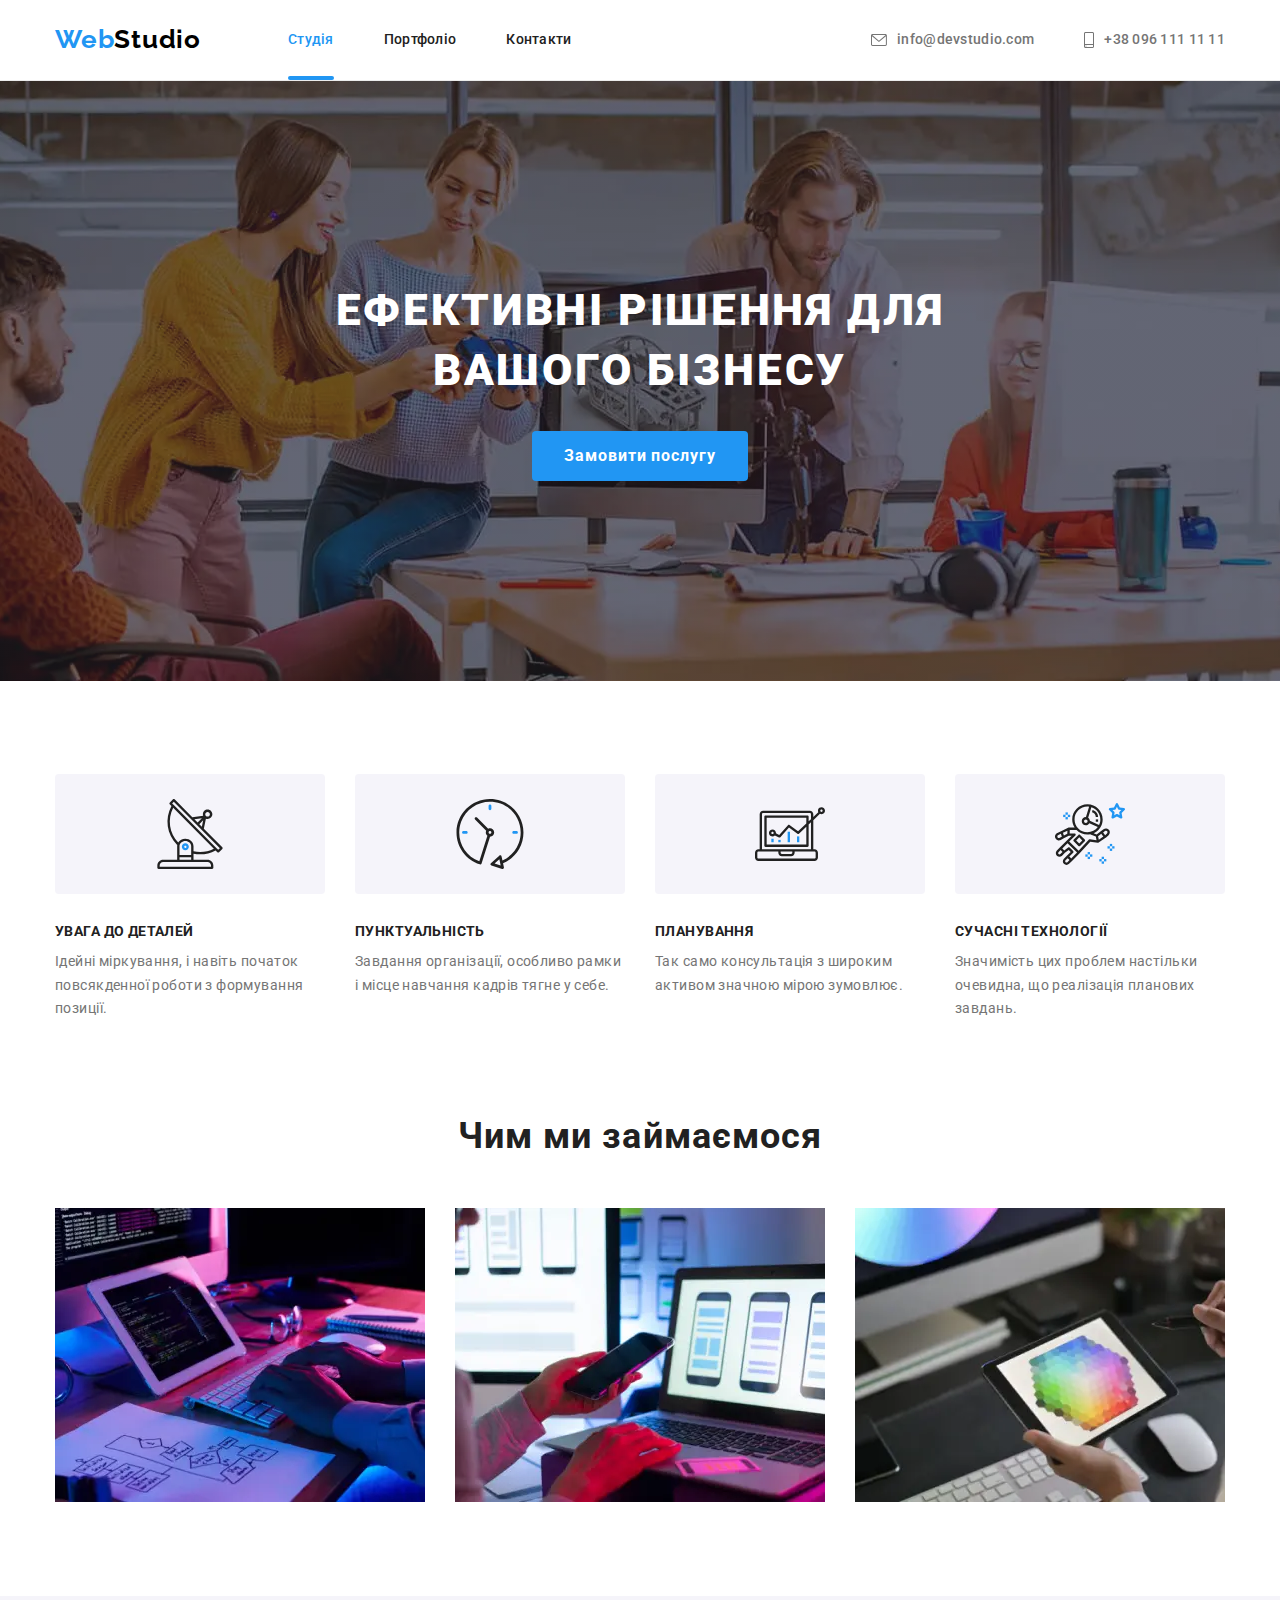
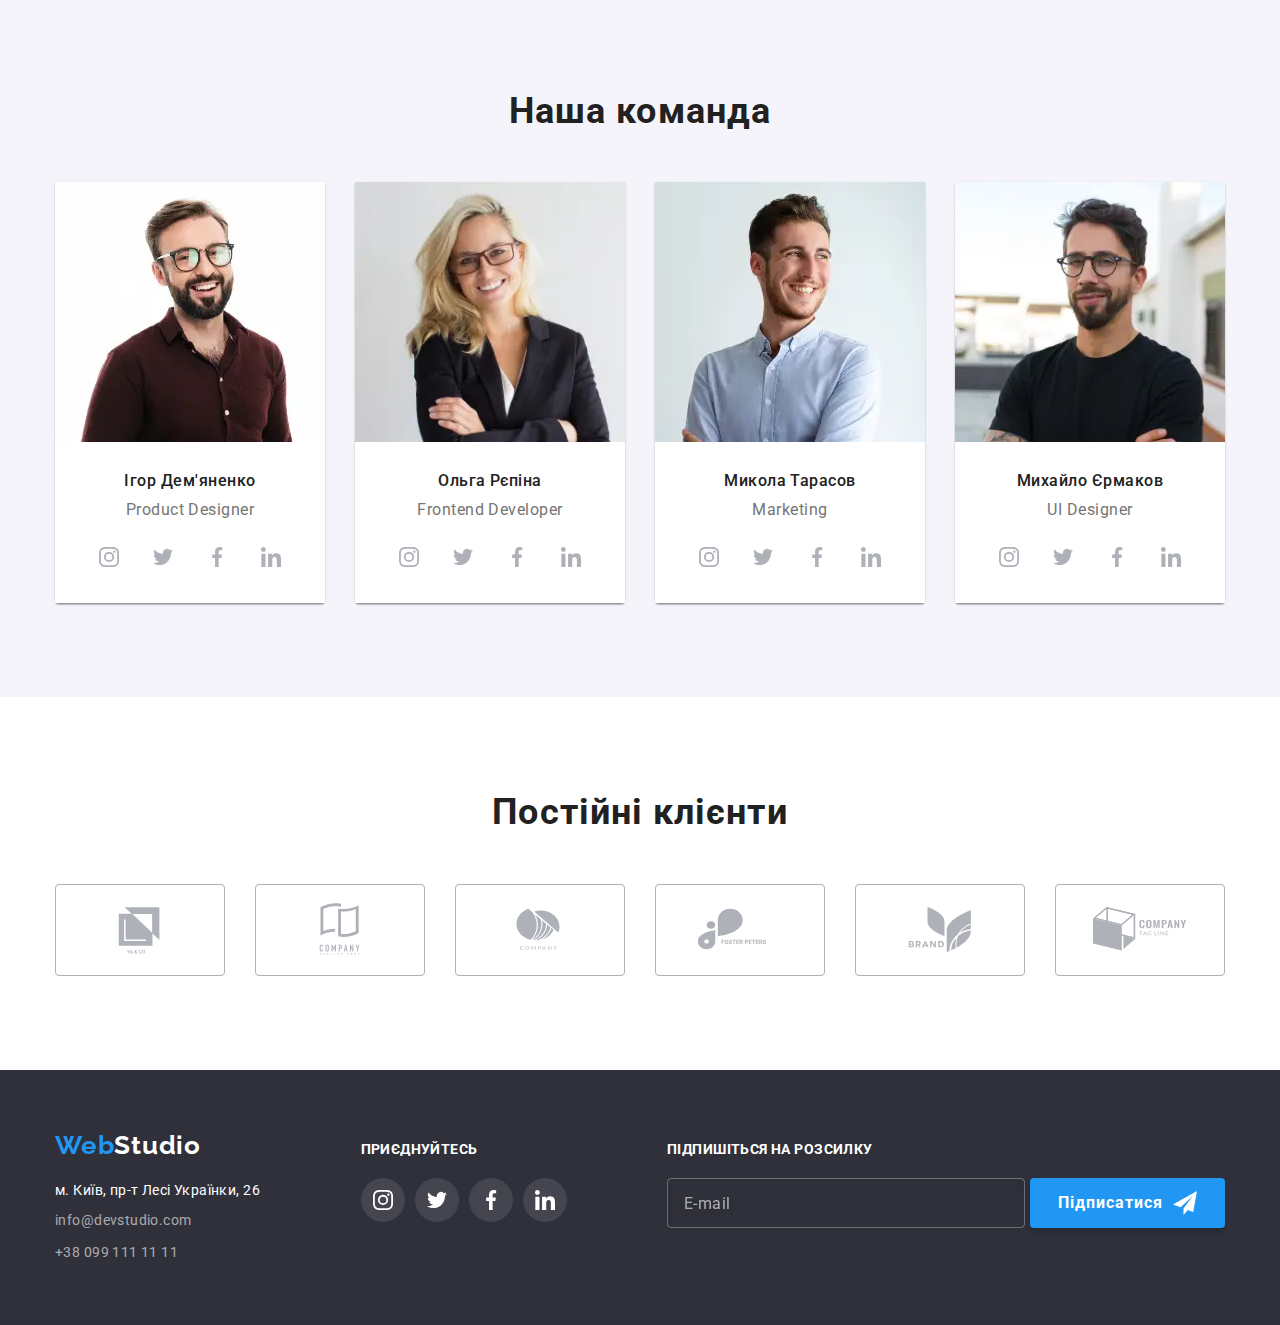
==== commit 303b5947: "Summary css adaptive adding done" ====
--- a/index.html
+++ b/index.html
@@ -244,8 +244,6 @@
                     class="worklist__image"
                     src="./images/desktop-images/worklist-1-desktop.jpg"
                     alt="Робота за комп'ютером"
-                    height="294"
-                    width="370"
                   />
                 </picture>
               </a>
@@ -273,8 +271,6 @@
                     class="worklist__image"
                     src="./images/desktop-images/worklist-2-desktop.jpg"
                     alt="Робота за телефоном"
-                    height="294"
-                    width="370"
                   />
                 </picture>
               </a>
@@ -302,8 +298,6 @@
                     class="worklist__image"
                     src="./images/desktop-images/worklist-3-desktop.jpg"
                     alt="Робота за планшетом"
-                    height="294"
-                    width="370"
                   />
                 </picture>
               </a>
@@ -845,9 +839,13 @@
     </footer>
 
     <!--Modal window-->
-    <!-- <div class="backdrop hidden__backdrop" data-modal>
+    <div class="backdrop hidden__backdrop" data-modal>
       <div class="modal-window">
-        <button type="button" class="modal-window__close-button" data-modal-close>
+        <button
+          type="button"
+          class="modal-window__close-button"
+          data-modal-close
+        >
           <svg lang="en" aria-label="close" class="modal-window__icon">
             <use href="./images/sprite.svg#icon-close-black"></use>
           </svg>
@@ -925,9 +923,9 @@
           <button type="submit" class="modal-form__button">Відправити</button>
         </form>
       </div>
-    </div> -->
-
-    <!-- <script src="./js/modal.js"></script> -->
+    </div>
+
+    <script src="./js/modal.js"></script>
     <script src="./js/mobile-menu.js"></script>
   </body>
 </html>
--- a/css/main.min.css
+++ b/css/main.min.css
@@ -1 +1 @@
-:root{--body-text-color: rgba(33, 33, 33, 100%);--logo-text-color: rgba(0, 0, 0, 100%);--accent-blue-color: rgba(33, 150, 243, 100%);--list-text-color: rgba(117, 117, 117, 100%);--modal-form-placeholder-color: rgba(117, 117, 117, 50%);--body-background-color: rgba(255, 255, 255, 100%);--grey-background-color: rgba(245, 244, 250, 100%);--footer-background-color: rgba(47, 48, 58, 100%);--address-text-color: rgba(255, 255, 255, 60%);--header-border-color: rgba(236, 236, 236, 100%);--portfolio-item-border-color: rgba(238, 238, 238, 100%);--hero-image-overlay-color: rgba(47, 48, 58, 40%);--hero-image-background-color: rgba(196, 196, 196, 100%);--socialmedia-icon-color: rgba(175, 177, 184, 100%);--footer-smlist-icon-color: rgba(255, 255, 255, 10%);--item-overlay-backgroundcolor: rgba(47, 48, 58, 80%);--portfolio-overlay-color: rgba(33, 150, 243, 90%);--backdrop-background-color: rgba(0, 0, 0, 20%);--form-submit-button-shadow-color: rgba(0, 0, 0, 15%);--footer-input-border-color: rgba(255, 255, 255, 30%);--mobile-menu-smlist-border: rgba(33, 33, 33, 20%);--modal-window-transition-rule: 500ms cubic-bezier(0.4, 0, 0.2, 1);--main-transition-rule: 250ms cubic-bezier(0.4, 0, 0.2, 1)}html{box-sizing:border-box}*,*::before,*::after{box-sizing:inherit}body{background-color:var(--body-background-color);color:var(--body-text-color);font-family:"Roboto",sans-serif}h1,h2,h3,h4,p{margin-top:0;margin-bottom:0}ul,ol{margin-top:0;margin-bottom:0;padding:0;list-style:none}img{display:block;max-width:100%;height:auto}a{text-decoration:none}input,textarea{padding:0;margin:0}.container{padding-left:15px;padding-right:15px}@media screen and (min-width: 480px){.container{width:480px;margin-left:auto;margin-right:auto}}@media screen and (min-width: 768px){.container{width:768px}}@media screen and (min-width: 1200px){.container{width:1200px}}.header__logo{display:block;padding-top:16px;padding-bottom:16px;transition:color var(--main-transition-rule);font-family:"Raleway",sans-serif;font-weight:700;font-size:24px;line-height:1.16;letter-spacing:.03em;color:var(--logo-text-color)}.logo__span{font-family:"Raleway",sans-serif;font-weight:700;font-size:24px;line-height:1.16;letter-spacing:.03em;color:var(--accent-blue-color)}.header__logo:hover,.header__logo:focus{color:var(--accent-blue-color)}.footer__logo{display:block;margin-top:0;margin-bottom:20px;transition:color var(--main-transition-rule);font-family:"Raleway",sans-serif;font-weight:700;font-size:24px;line-height:1.16;letter-spacing:.03em;color:var(--body-background-color)}.footer__logo:hover,.footer__logo:focus{color:var(--accent-blue-color)}@media screen and (min-width: 768px){.header__logo{padding-top:26px;padding-bottom:26px;margin-right:87px}}@media screen and (min-width: 1200px){.header__logo{padding-top:24px;padding-bottom:25px;margin-right:87px;font-weight:700;font-size:26px;line-height:1.19;letter-spacing:.03em;color:var(--logo-text-color)}.logo__span{font-weight:700;font-size:26px;line-height:1.19;letter-spacing:.03em;color:var(--accent-blue-color)}.footer__logo{font-weight:700;font-size:26px;line-height:1.19;letter-spacing:.03em;color:var(--body-background-color)}}@media screen and (max-width: 767px){.mobile-menu{position:fixed;top:0;left:0;z-index:100;opacity:0;visibility:hidden;pointer-events:none;transition:opacity var(--main-transition-rule),visibility var(--main-transition-rule)}.mobile-menu.is-open{opacity:1;visibility:visible;pointer-events:auto}.mobile-menu__container{position:relative;display:flex;flex-direction:column;width:100vw;height:100vh;padding:48px 40px;overflow-y:scroll;background-color:var(--body-background-color)}.mobile-menu__contacts-container{margin-top:auto}.mobile-menu__close-button{position:absolute;top:10px;right:15px;width:40px;height:40px;padding:0;border:none;line-height:0;background-color:rgba(0,0,0,0)}.mobile-menu__close-icon{width:18px;height:18px;fill:var(--body-text-color)}.mobile-menu__item:not(:last-child){margin-bottom:32px}.mobile-menu__link{font-weight:500;font-size:40px;line-height:1.18;letter-spacing:.02em;color:var(--body-text-color);transition:color var(--main-transition-rule)}.mobile-menu__link:hover,.mobile-menu__link:focus{color:var(--accent-blue-color)}.mobile-menu__item-current .mobile-menu__link{color:var(--accent-blue-color)}.mobile-menu__contact-list{padding-top:302px}.mobile-menu__contact-item:not(:last-child){margin-bottom:32px}.mobile-menu__contact-phone{font-weight:500;font-size:34px;line-height:1.18;letter-spacing:.02em;color:var(--accent-blue-color)}.mobile-menu__contact-mail{font-weight:500;font-size:24px;line-height:1.17;letter-spacing:.02em;color:var(--list-text-color)}.mobile-menu__smlist{display:flex;flex-wrap:wrap;align-items:center;padding-top:64px}.mobile-menu__smlist-item{margin-right:10px}.mobile-menu__smlist-item:not(:last-child)::after{content:" ";margin-left:10px;border-right:1px solid var(--mobile-menu-smlist-border);transform:rotate(90deg)}.mobile-menu__smlist-link{font-weight:500;font-size:18px;line-height:1.22;letter-spacing:.02em;color:var(--accent-blue-color)}}@media screen and (min-width: 768px){.mobile-menu{display:none}}@media screen and (max-width: 767px){.menu{display:none}.contact-list{display:none}.open-mobile-menu-button{border:none;background-color:rgba(0,0,0,0);padding:0;line-height:0}.open-mobile-menu-button__icon{width:40px;height:40px}}.page-header__container{display:flex;align-items:center;justify-content:space-between}.page-header{background-color:var(--body-background-color);border-bottom:1px solid;border-color:var(--header-border-color)}@media screen and (min-width: 768px){.page-navigation{display:flex;flex-direction:row;justify-content:space-between}.header__menu{display:flex;flex-direction:row;align-items:center;gap:50px}.menu__item{position:relative}.menu__link{display:block;padding-top:32px;padding-bottom:32px;font-weight:500;font-size:14px;line-height:1.14;letter-spacing:.02em;color:var(--body-text-color);transition:color var(--main-transition-rule)}.menu__item .menu__link:hover,.menu__item .menu__link:focus{color:var(--accent-blue-color)}.menu__item_current .menu__link{color:var(--accent-blue-color)}.menu__item_current::after{position:absolute;bottom:0;width:100%;height:4px;content:"";background-color:var(--accent-blue-color);border-radius:2px}.contact-list__link{display:flex;justify-content:flex-start;align-items:center;font-weight:500;font-size:12px;line-height:1;letter-spacing:.02em;color:var(--list-text-color);transition:color var(--main-transition-rule)}.contact-list__item .contact-list__link:hover,.contact-list__item .contact-list__link:focus{color:var(--accent-blue-color)}.contact-list__link-mail{padding-top:21px;padding-bottom:5px}.contact-list__link-phone{padding-top:5px;padding-bottom:21px}.contact-list__icon-envelope{margin-right:8px;width:14px;height:10px;fill:currentColor}.contact-list__icon-smartphone{margin-right:8px;width:10px;height:14px;fill:currentColor}.open-mobile-menu-button{display:none}}@media screen and (min-width: 1200px){.contact-list{display:flex;column-gap:50px}.contact-list__link{display:flex;align-items:center;justify-content:center;column-gap:10px;padding-top:32px;padding-bottom:32px;font-weight:500;font-size:14px;line-height:1.14;letter-spacing:.02em;color:var(--list-text-color)}.contact-list__icon-envelope{margin-right:0px;width:16px;height:12px}.contact-list__icon-smartphone{margin-right:0px;width:10px;height:16px}}.page-footer{background-color:var(--footer-background-color);text-align:center}.page-footer__container{display:block;padding-top:60px;padding-bottom:60px}.address-list__item{margin-bottom:8px}.address-list__item:last-child{margin-bottom:0}.address-list__link:hover,.address-list__link:focus{color:var(--accent-blue-color)}.address-list__link_address{transition:color var(--main-transition-rule);font-style:normal;font-weight:400;font-size:14px;line-height:1.5;letter-spacing:.03em;color:var(--body-background-color)}.address-list__link_contact{transition:color var(--main-transition-rule);font-style:normal;font-weight:400;font-size:14px;line-height:1.71;letter-spacing:.03em;color:var(--address-text-color)}.footer-smlist{list-style:none;display:flex;justify-content:center;column-gap:10px}.footer-smlist__call{padding-top:60px;margin-bottom:20px;font-weight:700;font-size:14px;line-height:1.33;letter-spacing:.03em;color:var(--body-background-color);text-transform:uppercase}.footer-smlist__link{display:flex;align-items:center;justify-content:center;width:44px;height:44px;transition:background-color var(--main-transition-rule);border-radius:50%;background-color:var(--footer-smlist-icon-color)}.footer-smlist__link:hover,.footer-smlist__link:focus{background-color:var(--accent-blue-color)}.footer-smlist__icon{width:20px;height:20px;fill:var(--body-background-color)}.footer-form{display:flex;flex-direction:column;align-items:center}.footer-form__call{padding-top:60px;margin-bottom:20px;font-weight:700;font-size:14px;line-height:1.33;letter-spacing:.03em;color:var(--body-background-color);text-transform:uppercase}.footer-form__label{width:100%}.footer-form__input{width:100%;height:50px;padding:15px 16px;margin-bottom:20px;border:1px solid var(--footer-input-border-color);filter:drop-shadow(0px 4px 4px rgba(0, 0, 0, 0.15));border-radius:4px;background-color:rgba(0,0,0,0);transition:border var(--main-transition-rule);font-weight:400;font-size:16px;line-height:1.25;letter-spacing:.03em;color:var(--body-background-color)}.footer-form__input::placeholder{font-weight:400;font-size:16px;line-height:1.25;letter-spacing:.03em;color:var(--address-text-color)}.footer-form__button{display:flex;justify-content:space-between;align-items:center;width:200px;height:50px;padding:10px 28px;background-color:var(--accent-blue-color);box-shadow:0px 4px 4px var(--form-submit-button-shadow-color);border:none;border-radius:4px;font-weight:700;font-size:16px;line-height:1.88;letter-spacing:.06em;color:var(--body-background-color);cursor:pointer}.footer-form__button_icon{fill:var(--body-background-color)}@media screen and (min-width: 768px){.page-footer__container{display:flex;align-items:baseline;justify-content:space-around;flex-wrap:wrap;row-gap:60px}.footer-form__input{width:450px}}@media screen and (min-width: 1200px){.page-footer{text-align:left}.page-footer__container{display:flex;justify-content:space-between;align-items:baseline}.footer-smlist__call{padding-top:0}.footer-form{display:flex;flex-direction:row}.footer-form__call{padding-top:0}.footer-form__input{width:358px;margin-bottom:0}}.index-hero{margin-bottom:0;padding-top:118px;padding-bottom:118px;text-align:center;width:100%;max-height:400px;margin-left:auto;margin-right:auto;background-color:var(--hero-image-overlay-color);background-repeat:no-repeat;background-position:center;background-size:cover}.index-hero__title{width:360px;margin:0 auto 30px auto;font-weight:900;font-size:26px;line-height:1.62;letter-spacing:.06em;color:var(--body-background-color);text-align:center;text-transform:uppercase}.index-hero__button{width:200px;height:50px;transition:background-color var(--main-transition-rule);background-color:var(--accent-blue-color);border:none;border-radius:4px;cursor:pointer;font-weight:700;font-size:16px;line-height:1.88;letter-spacing:.06em;color:var(--body-background-color)}.index-hero__button:focus{background-color:var(--accent-blue-color)}@media screen and (min-device-pixel-ratio: 1)and (max-width: 767px),screen and (min-resolution: 96dpi)and (max-width: 767px),screen and (min-resolution: 1dppx)and (max-width: 767px){.index-hero{background-image:linear-gradient(to right, var(--hero-image-overlay-color), var(--hero-image-overlay-color)),url("../images/mobile-images/hero-mobile.jpg")}}@media screen and (min-device-pixel-ratio: 1)and (max-width: 767px),screen and (min-resolution: 96dpi)and (max-width: 767px),screen and (min-resolution: 1dppx)and (max-width: 767px){.index-hero{background-image:linear-gradient(to right, var(--hero-image-overlay-color), var(--hero-image-overlay-color)),url("../images/mobile-images/hero-mobile.webp")}}@media screen and (min-device-pixel-ratio: 2)and (max-width: 767px),screen and (min-resolution: 192dpi)and (max-width: 767px),screen and (min-resolution: 2dppx)and (max-width: 767px){.index-hero{background-image:linear-gradient(to right, var(--hero-image-overlay-color), var(--hero-image-overlay-color)),url("../images/mobile-images/hero-mobile@2x.jpg")}}@media screen and (min-device-pixel-ratio: 2)and (max-width: 767px),screen and (min-resolution: 192dpi)and (max-width: 767px),screen and (min-resolution: 2dppx)and (max-width: 767px){.index-hero{background-image:linear-gradient(to right, var(--hero-image-overlay-color), var(--hero-image-overlay-color)),url("../images/mobile-images/hero-mobile@2x.webp")}}@media screen and (min-width: 768px){.index-hero{width:100%}}@media screen and (min-device-pixel-ratio: 1)and (min-width: 768px),screen and (min-resolution: 96dpi)and (min-width: 768px),screen and (min-resolution: 1dppx)and (min-width: 768px){.index-hero{background-image:linear-gradient(to right, var(--hero-image-overlay-color), var(--hero-image-overlay-color)),url("../images/tablet-images/hero-tablet.jpg")}}@media screen and (min-device-pixel-ratio: 1)and (min-width: 768px),screen and (min-resolution: 96dpi)and (min-width: 768px),screen and (min-resolution: 1dppx)and (min-width: 768px){.index-hero{background-image:linear-gradient(to right, var(--hero-image-overlay-color), var(--hero-image-overlay-color)),url("../images/tablet-images/hero-tablet.webp")}}@media screen and (min-device-pixel-ratio: 2)and (min-width: 768px),screen and (min-resolution: 192dpi)and (min-width: 768px),screen and (min-resolution: 2dppx)and (min-width: 768px){.index-hero{background-image:linear-gradient(to right, var(--hero-image-overlay-color), var(--hero-image-overlay-color)),url("../images/tablet-images/hero-tablet@2x.jpg")}}@media screen and (min-device-pixel-ratio: 2)and (min-width: 768px),screen and (min-resolution: 192dpi)and (min-width: 768px),screen and (min-resolution: 2dppx)and (min-width: 768px){.index-hero{background-image:linear-gradient(to right, var(--hero-image-overlay-color), var(--hero-image-overlay-color)),url("../images/tablet-images/hero-tablet@2x.webp")}}@media screen and (min-width: 1200px){.index-hero{max-width:1600px;max-height:600px;padding-top:200px;padding-bottom:200px}.index-hero__title{width:696px;font-weight:900;font-size:44px;line-height:1.36;letter-spacing:.06em;color:var(--body-background-color)}.index-hero__button{width:216px;height:50px}}@media screen and (min-device-pixel-ratio: 1)and (min-width: 1200px),screen and (min-resolution: 96dpi)and (min-width: 1200px),screen and (min-resolution: 1dppx)and (min-width: 1200px){.index-hero{background-image:linear-gradient(to right, var(--hero-image-overlay-color), var(--hero-image-overlay-color)),url("../images/desktop-images/hero-desktop.jpg")}}@media screen and (min-device-pixel-ratio: 1)and (min-width: 1200px),screen and (min-resolution: 96dpi)and (min-width: 1200px),screen and (min-resolution: 1dppx)and (min-width: 1200px){.index-hero{background-image:linear-gradient(to right, var(--hero-image-overlay-color), var(--hero-image-overlay-color)),url("../images/desktop-images/hero-desktop.webp")}}@media screen and (min-device-pixel-ratio: 2)and (min-width: 1200px),screen and (min-resolution: 192dpi)and (min-width: 1200px),screen and (min-resolution: 2dppx)and (min-width: 1200px){.index-hero{background-image:linear-gradient(to right, var(--hero-image-overlay-color), var(--hero-image-overlay-color)),url("../images/desktop-images/hero-desktop@2x.jpg")}}@media screen and (min-device-pixel-ratio: 2)and (min-width: 1200px),screen and (min-resolution: 192dpi)and (min-width: 1200px),screen and (min-resolution: 2dppx)and (min-width: 1200px){.index-hero{background-image:linear-gradient(to right, var(--hero-image-overlay-color), var(--hero-image-overlay-color)),url("../images/desktop-images/hero-desktop@2x.webp")}}.advantages-section__container{max-width:767px;margin:top 0;padding-top:60px}.hidden-title{white-space:nowrap;width:1px;height:1px;overflow:hidden;border:0;padding:0;clip:rect(0 0 0 0);clip-path:inset(50%);margin:-1px}.advantages-list{display:block}.advantages-list__item{width:100%;margin-bottom:30px}.advantages-list__item::before{display:block;content:"";height:120px;background-repeat:no-repeat;background-position:50% 50%;background-color:var(--grey-background-color);margin-bottom:30px;border-radius:4px}.advantages-list__item_icon-antenna::before{background-image:url("../images/antenna.svg")}.advantages-list__item_icon-clock::before{background-image:url("../images/clock.svg")}.advantages-list__item_icon-diagram::before{background-image:url("../images/diagram.svg")}.advantages-list__item_icon-astronaut::before{background-image:url("../images/astronaut.svg")}.advantages-list__item-header{margin-bottom:10px;font-weight:700;font-size:14px;line-height:1.14;letter-spacing:.03em;color:var(--body-text-color);text-transform:uppercase;text-align:center}.advantages-list__item-text{font-weight:400;font-size:14px;line-height:1.71;letter-spacing:.03em;color:var(--list-text-color)}@media screen and (min-width: 768px){.advantages-section__container{max-width:1199px}.advantages-list{display:flex;flex-wrap:wrap;justify-content:space-between}.advantages-list__item{width:354px}.advantages-list__item-header{text-align:left}}@media screen and (min-width: 1200px){.advantages-section__container{max-width:1200px;margin-bottom:0;padding-top:94px}.advantages-list{display:flex;justify-content:space-between}.advantages-list__item{width:270px;margin-bottom:0}.advantages-list__item:last-child{margin-right:0}.advantages-list__item::before{display:block;content:"";height:120px;background-repeat:no-repeat;background-position:50% 50%;background-color:var(--grey-background-color);margin-bottom:30px;border-radius:4px}.advantages-list__item-header{text-align:left}}@media screen and (max-width: 1199px){.worklist-section__container{display:none}}@media screen and (min-width: 1200px){.worklist-section__container{display:block}.worklist-section{margin:top 0;padding-top:94px;padding-bottom:94px;transition:color var(--main-transition-rule)}.worklist-title{margin-bottom:50px;font-weight:700;font-size:36px;line-height:1.17;letter-spacing:.03em;color:var(--body-text-color);text-align:center}.worklist{list-style:none;display:flex;flex-direction:row;justify-content:space-between}.worklist__link{position:relative}.worklist__link:hover,.worklist__link:focus{color:var(--accent-blue-color)}.worklist__descr{position:absolute;bottom:0%;left:50%;height:70px;width:100%;display:flex;align-items:center;justify-content:center;transform:translate(-50%, 0%);opacity:0;transition:opacity var(--main-transition-rule);font-weight:700;font-size:14px;line-height:1.14;letter-spacing:.03em;color:var(--body-background-color);text-align:center;text-transform:uppercase;background-color:var(--item-overlay-backgroundcolor)}.worklist__link:hover .worklist__descr,.worklist__link:focus .worklist__descr{opacity:1}.worklist__image{display:block}}.teamlist-section{background-color:var(--grey-background-color);padding-top:60px;padding-bottom:60px;text-align:center}.teamlist-section__title{font-weight:700;font-size:28px;line-height:1.18;letter-spacing:.03em;color:var(--body-text-color);text-align:center;margin-bottom:30px}.teamlist{display:block}.teamlist__item{background-color:var(--body-background-color);width:100%;margin-bottom:30px;border-radius:0px 0px 4px 4px;box-shadow:0px 1px 3px rgba(0,0,0,.12),0px 1px 1px rgba(0,0,0,.14),0px 2px 1px rgba(0,0,0,.2)}.teamlist__item:last-child{margin-bottom:0}.employee{margin-top:0px;padding:30px 0 24px 0;background-color:var(--body-background-color)}.employee__name{margin-bottom:10px;font-weight:500;font-size:16px;line-height:1.18;letter-spacing:.03em;color:var(--body-text-color)}.employee__photo{width:450px}.employee__position{margin-bottom:16px;font-weight:400;font-size:16px;line-height:1.18;letter-spacing:.03em;color:var(--list-text-color)}.smlist{list-style:none;display:flex;justify-content:center;column-gap:10px}.smlist__link{display:flex;align-items:center;justify-content:center;width:44px;height:44px;transition:background-color var(--main-transition-rule);border-radius:50%;background-color:var(--body-background-color)}.smlist__link:hover,.smlist__link:focus{background-color:var(--accent-blue-color)}.smlist__icon{width:20px;height:20px;transition:fill var(--main-transition-rule);fill:var(--socialmedia-icon-color)}.smlist__link:hover .smlist__icon,.smlist__link:focus .smlist__icon{fill:var(--body-background-color)}@media screen and (min-width: 768px){.teamlist{list-style:none;display:flex;flex-wrap:wrap;justify-content:space-between}.teamlist__item{width:354px}.teamlist__item:nth-child(n+3){margin-bottom:0px}}@media screen and (min-width: 1200px){.teamlist-section{padding:94px 0}.teamlist-section__title{margin-bottom:50px;font-weight:700;font-size:36px;line-height:1.17;letter-spacing:.03em;color:var(--body-text-color)}.teamlist{list-style:none;display:flex;flex-direction:row;justify-content:space-between}.teamlist__item{width:270px;margin-right:30px;margin-bottom:0}.teamlist__item:last-child{margin-right:0}}.clientlist-section__container{text-align:center;padding-top:60px;padding-bottom:60px;background-color:var(--body-background-color)}.clientlist__title{margin-bottom:30px;font-weight:700;font-size:28px;line-height:1.18;letter-spacing:.03em;color:var(--body-text-color)}.clientlist{display:flex;flex-wrap:wrap;justify-content:center;gap:30px}.clientlist__link{display:flex;align-items:center;justify-content:center;width:210px;height:92px;transition:fill var(--main-transition-rule),border-color var(--main-transition-rule);border:1px solid;border-color:var(--socialmedia-icon-color);border-radius:4px}.clientlist__link:hover,.clientlist__link:focus{fill:var(--accent-blue-color);border-color:var(--accent-blue-color)}.clientlist__icon{width:106px;height:60px;transition:fill var(--main-transition-rule);fill:var(--socialmedia-icon-color)}.clientlist__link:focus .clientlist__icon,.clientlist__link:hover .clientlist__icon{fill:var(--accent-blue-color)}@media screen and (min-width: 768px){.clientlist__link{width:226px}}@media screen and (min-width: 1200px){.clientlist-section__container{padding:94px 0}.clientlist__title{margin-bottom:50px;font-weight:700;font-size:36px;line-height:1.17;letter-spacing:.03em;color:var(--body-text-color)}.clientlist__link{width:170px;height:92px}}.portfolio-section{padding-top:94px;padding-bottom:94px;background-color:var(--body-background-color)}.gallery-navigation{display:flex;flex-direction:row;justify-content:center;align-items:center;margin-bottom:50px}.gallery-navigation__item:nth-child(n+2){margin-left:8px}.gallery-navigation__button{height:38px;padding:6px 22px;cursor:pointer;transition:background-color var(--main-transition-rule),color var(--main-transition-rule),box-shadow var(--main-transition-rule);background-color:var(--grey-background-color);border:none;border-radius:4px;font-weight:500;font-size:16px;line-height:1.63;letter-spacing:.03em;color:var(--body-text-color);text-align:center}.gallery-navigation__button:focus,.gallery-navigation__button:hover{background-color:var(--accent-blue-color);color:var(--body-background-color);box-shadow:0px 3px 1px rgba(0,0,0,.1),0px 1px 2px rgba(0,0,0,.08),0px 2px 2px rgba(0,0,0,.12)}.gallery{display:flex;flex-wrap:wrap;justify-content:space-between;gap:30px}.gallery__item{width:370px}.gallery__item:nth-child(n+6){margin-bottom:0px}.gallery__item:nth-child(3n){margin-right:0}.gallery__link{display:block;transition:box-sizing var(--main-transition-rule),box-shadow var(--main-transition-rule)}.gallery__link:hover,.gallery__link:focus{box-sizing:border-box;box-shadow:0px 1px 1px rgba(0,0,0,.12),0px 4px 4px rgba(0,0,0,.06),1px 4px 6px rgba(0,0,0,.16)}.imagebox{position:relative;overflow:hidden}.imagebox__text{position:absolute;top:0;left:0;width:100%;height:100%;background-color:var(--portfolio-overlay-color);padding:63px 24px;transform:translatey(101%);transition:transform var(--main-transition-rule);font-weight:400;font-size:18px;line-height:1.56;letter-spacing:.03em;color:var(--body-background-color)}.gallery__link:hover .imagebox__text,.gallery__link:focus .imagebox__text{transform:translatey(0)}.descr-container{margin-top:0px;padding:20px 24px;background-color:var(--body-background-color);border:1px solid;border-top:0px;border-color:var(--portfolio-item-border-color)}.descr-container__header{margin-bottom:4px;font-weight:700;font-size:18px;line-height:2;letter-spacing:.06em;color:var(--body-text-color)}.descr-container__text{font-weight:400;font-size:16px;line-height:1.875;letter-spacing:.03em;color:var(--list-text-color)}.backdrop{position:fixed;top:0;left:0;visibility:visible;opacity:1;transition:opacity var(--modal-window-transition-rule),visibility var(--modal-window-transition-rule);width:100%;height:100%;background-color:var(--backdrop-background-color)}.backdrop.hidden__backdrop{visibility:hidden;opacity:0;pointer-events:none}.modal-window{position:absolute;top:50%;left:50%;width:528px;height:581px;padding:40px;transform:translate(-50%, -50%);transition:transform var(--modal-window-transition-rule);background-color:var(--body-background-color)}.modal-window__close-button{position:absolute;top:8px;right:8px;width:30px;height:30px;display:flex;align-items:center;justify-content:center;background-color:var(--body-background-color);border:1px solid var(--backdrop-background-color);border-radius:15px;cursor:pointer}.modal-window__icon{width:18px;height:18px;fill:var(--body-text-color);transition:fill var(--main-transition-rule)}.modal-window__close-button:hover .modal-window__icon,.modal-window__close-button:focus .modal-window__icon{fill:var(--accent-blue-color)}.modal-form{display:flex;flex-direction:column}.modal-form__title{margin-bottom:12px;font-weight:700;font-size:20px;line-height:1.15;letter-spacing:.03em;color:var(--body-text-color);text-align:center}.modal-form__field{margin-bottom:10px}.modal-form__field-descr{display:block;margin-bottom:4px;font-weight:400;font-size:12px;line-height:1.16;letter-spacing:.01em;color:var(--list-text-color)}.modal-form__input{width:100%;height:40px;padding:11px 11px 11px 42px;border:1px solid rgba(33,33,33,.2);border-radius:4px;transition:border var(--main-transition-rule);font-weight:400;font-size:12px;line-height:1.16;letter-spacing:.01em;color:var(--body-text-color)}.modal-form__input:focus{outline:none;border-color:var(--accent-blue-color)}.input-wrapper{position:relative}.input-wrapper__icon{display:block;position:absolute;width:18px;height:18px;top:50%;left:12px;transform:translateY(-50%);transition:fill var(--main-transition-rule)}.modal-form__input:focus+.input-wrapper__icon{fill:var(--accent-blue-color)}.modal-form__message-field{margin-bottom:20px}.modal-form__message{display:block;width:100%;height:120px;padding:12px 16px;border:1px solid rgba(33,33,33,.2);border-radius:4px;transition:border var(--main-transition-rule);resize:none;font-weight:400;font-size:12px;line-height:1.16;letter-spacing:.01em;color:var(--body-text-color)}.modal-form__message:focus{outline:none;border-color:var(--accent-blue-color)}.modal-form__message::placeholder{font-weight:400;font-size:12px;line-height:1.16;letter-spacing:.01em;color:var(--modal-form-placeholder-color)}.modal-form__check-field{display:flex;align-items:center;justify-content:center;margin-bottom:30px;font-weight:400;font-size:14px;line-height:1.71;letter-spacing:.03em;color:var(--list-text-color)}.modal-form__check{position:absolute;appearance:none;box-shadow:none;transition:box-shadow var(--main-transition-rule)}.modal-form__check-icon-unchecked{width:16px;height:15px;margin-right:8px}.modal-form__check-icon-checked{display:none;width:16px;height:15px;margin-right:8px;fill:var(--accent-blue-color)}.modal-form__check:checked+.modal-form__check-icon-unchecked{display:none}.modal-form__check:checked~.modal-form__check-icon-checked{display:inline}.modal-form__check-link{position:relative;color:var(--accent-blue-color);outline:none}.modal-form__check-link::after{display:block;position:absolute;top:75%;width:100%;height:1px;content:"";background-color:var(--accent-blue-color)}.modal-form__button{align-self:center;width:200px;height:50px;padding:10px 28px;background-color:var(--accent-blue-color);box-shadow:0px 4px 4px var(--form-submit-button-shadow-color);border:none;border-radius:4px;font-weight:700;font-size:16px;line-height:1.88;letter-spacing:.06em;color:var(--body-background-color);cursor:pointer}/*# sourceMappingURL=main.min.css.map */+:root{--body-text-color: rgba(33, 33, 33, 100%);--logo-text-color: rgba(0, 0, 0, 100%);--accent-blue-color: rgba(33, 150, 243, 100%);--list-text-color: rgba(117, 117, 117, 100%);--modal-form-placeholder-color: rgba(117, 117, 117, 50%);--body-background-color: rgba(255, 255, 255, 100%);--grey-background-color: rgba(245, 244, 250, 100%);--footer-background-color: rgba(47, 48, 58, 100%);--address-text-color: rgba(255, 255, 255, 60%);--header-border-color: rgba(236, 236, 236, 100%);--portfolio-item-border-color: rgba(238, 238, 238, 100%);--hero-image-overlay-color: rgba(47, 48, 58, 40%);--hero-image-background-color: rgba(196, 196, 196, 100%);--socialmedia-icon-color: rgba(175, 177, 184, 100%);--footer-smlist-icon-color: rgba(255, 255, 255, 10%);--item-overlay-backgroundcolor: rgba(47, 48, 58, 80%);--portfolio-overlay-color: rgba(33, 150, 243, 90%);--backdrop-background-color: rgba(0, 0, 0, 20%);--form-submit-button-shadow-color: rgba(0, 0, 0, 15%);--footer-input-border-color: rgba(255, 255, 255, 30%);--mobile-menu-smlist-border: rgba(33, 33, 33, 20%);--modal-window-transition-rule: 500ms cubic-bezier(0.4, 0, 0.2, 1);--main-transition-rule: 250ms cubic-bezier(0.4, 0, 0.2, 1)}html{box-sizing:border-box}*,*::before,*::after{box-sizing:inherit}body{background-color:var(--body-background-color);color:var(--body-text-color);font-family:"Roboto",sans-serif}h1,h2,h3,h4,p{margin-top:0;margin-bottom:0}ul,ol{margin-top:0;margin-bottom:0;padding:0;list-style:none}img{display:block;max-width:100%;height:auto}a{text-decoration:none}input,textarea{padding:0;margin:0}.container{padding-left:15px;padding-right:15px}@media screen and (min-width: 480px){.container{width:480px;margin-left:auto;margin-right:auto}}@media screen and (min-width: 768px){.container{width:768px}}@media screen and (min-width: 1200px){.container{width:1200px}}.header__logo{display:block;padding-top:16px;padding-bottom:16px;transition:color var(--main-transition-rule);font-family:"Raleway",sans-serif;font-weight:700;font-size:24px;line-height:1.16;letter-spacing:.03em;color:var(--logo-text-color)}.logo__span{font-family:"Raleway",sans-serif;font-weight:700;font-size:24px;line-height:1.16;letter-spacing:.03em;color:var(--accent-blue-color)}.header__logo:hover,.header__logo:focus{color:var(--accent-blue-color)}.footer__logo{display:block;margin-top:0;margin-bottom:20px;transition:color var(--main-transition-rule);font-family:"Raleway",sans-serif;font-weight:700;font-size:24px;line-height:1.16;letter-spacing:.03em;color:var(--body-background-color)}.footer__logo:hover,.footer__logo:focus{color:var(--accent-blue-color)}@media screen and (min-width: 768px){.header__logo{padding-top:26px;padding-bottom:26px;margin-right:87px}}@media screen and (min-width: 1200px){.header__logo{padding-top:24px;padding-bottom:25px;margin-right:87px;font-weight:700;font-size:26px;line-height:1.19;letter-spacing:.03em;color:var(--logo-text-color)}.logo__span{font-weight:700;font-size:26px;line-height:1.19;letter-spacing:.03em;color:var(--accent-blue-color)}.footer__logo{font-weight:700;font-size:26px;line-height:1.19;letter-spacing:.03em;color:var(--body-background-color)}}@media screen and (max-width: 767px){.mobile-menu{position:fixed;top:0;left:0;z-index:100;opacity:0;visibility:hidden;pointer-events:none;transition:opacity var(--main-transition-rule),visibility var(--main-transition-rule)}.mobile-menu.is-open{opacity:1;visibility:visible;pointer-events:auto}.mobile-menu__container{position:relative;display:flex;flex-direction:column;width:100vw;height:100vh;padding:48px 40px;overflow-y:scroll;background-color:var(--body-background-color)}.mobile-menu__contacts-container{margin-top:auto}.mobile-menu__close-button{position:absolute;top:10px;right:15px;width:40px;height:40px;padding:0;border:none;line-height:0;background-color:rgba(0,0,0,0)}.mobile-menu__close-icon{width:18px;height:18px;fill:var(--body-text-color)}.mobile-menu__item:not(:last-child){margin-bottom:32px}.mobile-menu__link{font-weight:500;font-size:40px;line-height:1.18;letter-spacing:.02em;color:var(--body-text-color);transition:color var(--main-transition-rule)}.mobile-menu__link:hover,.mobile-menu__link:focus{color:var(--accent-blue-color)}.mobile-menu__item-current .mobile-menu__link{color:var(--accent-blue-color)}.mobile-menu__contact-list{padding-top:302px}.mobile-menu__contact-item:not(:last-child){margin-bottom:32px}.mobile-menu__contact-phone{font-weight:500;font-size:34px;line-height:1.18;letter-spacing:.02em;color:var(--accent-blue-color)}.mobile-menu__contact-mail{font-weight:500;font-size:24px;line-height:1.17;letter-spacing:.02em;color:var(--list-text-color)}.mobile-menu__smlist{display:flex;flex-wrap:wrap;align-items:center;padding-top:64px}.mobile-menu__smlist-item{margin-right:10px}.mobile-menu__smlist-item:not(:last-child)::after{content:" ";margin-left:10px;border-right:1px solid var(--mobile-menu-smlist-border);transform:rotate(90deg)}.mobile-menu__smlist-link{font-weight:500;font-size:18px;line-height:1.22;letter-spacing:.02em;color:var(--accent-blue-color)}}@media screen and (min-width: 768px){.mobile-menu{display:none}}@media screen and (max-width: 767px){.menu{display:none}.contact-list{display:none}.open-mobile-menu-button{border:none;background-color:rgba(0,0,0,0);padding:0;line-height:0}.open-mobile-menu-button__icon{width:40px;height:40px}}.page-header__container{display:flex;align-items:center;justify-content:space-between}.page-header{background-color:var(--body-background-color);border-bottom:1px solid;border-color:var(--header-border-color)}@media screen and (min-width: 768px){.page-navigation{display:flex;flex-direction:row;justify-content:space-between}.header__menu{display:flex;flex-direction:row;align-items:center;gap:50px}.menu__item{position:relative}.menu__link{display:block;padding-top:32px;padding-bottom:32px;font-weight:500;font-size:14px;line-height:1.14;letter-spacing:.02em;color:var(--body-text-color);transition:color var(--main-transition-rule)}.menu__item .menu__link:hover,.menu__item .menu__link:focus{color:var(--accent-blue-color)}.menu__item_current .menu__link{color:var(--accent-blue-color)}.menu__item_current::after{position:absolute;bottom:0;width:100%;height:4px;content:"";background-color:var(--accent-blue-color);border-radius:2px}.contact-list__link{display:flex;justify-content:flex-start;align-items:center;font-weight:500;font-size:12px;line-height:1;letter-spacing:.02em;color:var(--list-text-color);transition:color var(--main-transition-rule)}.contact-list__item .contact-list__link:hover,.contact-list__item .contact-list__link:focus{color:var(--accent-blue-color)}.contact-list__link-mail{padding-top:21px;padding-bottom:5px}.contact-list__link-phone{padding-top:5px;padding-bottom:21px}.contact-list__icon-envelope{margin-right:8px;width:14px;height:10px;fill:currentColor}.contact-list__icon-smartphone{margin-right:8px;width:10px;height:14px;fill:currentColor}.open-mobile-menu-button{display:none}}@media screen and (min-width: 1200px){.contact-list{display:flex;column-gap:50px}.contact-list__link{display:flex;align-items:center;justify-content:center;column-gap:10px;padding-top:32px;padding-bottom:32px;font-weight:500;font-size:14px;line-height:1.14;letter-spacing:.02em;color:var(--list-text-color)}.contact-list__icon-envelope{margin-right:0px;width:16px;height:12px}.contact-list__icon-smartphone{margin-right:0px;width:10px;height:16px}}.page-footer{background-color:var(--footer-background-color);text-align:center}.page-footer__container{display:block;padding-top:60px;padding-bottom:60px}.address-list__item{margin-bottom:8px}.address-list__item:last-child{margin-bottom:0}.address-list__link:hover,.address-list__link:focus{color:var(--accent-blue-color)}.address-list__link_address{transition:color var(--main-transition-rule);font-style:normal;font-weight:400;font-size:14px;line-height:1.5;letter-spacing:.03em;color:var(--body-background-color)}.address-list__link_contact{transition:color var(--main-transition-rule);font-style:normal;font-weight:400;font-size:14px;line-height:1.71;letter-spacing:.03em;color:var(--address-text-color)}.footer-smlist{list-style:none;display:flex;justify-content:center;column-gap:10px}.footer-smlist__call{padding-top:60px;margin-bottom:20px;font-weight:700;font-size:14px;line-height:1.33;letter-spacing:.03em;color:var(--body-background-color);text-transform:uppercase}.footer-smlist__link{display:flex;align-items:center;justify-content:center;width:44px;height:44px;transition:background-color var(--main-transition-rule);border-radius:50%;background-color:var(--footer-smlist-icon-color)}.footer-smlist__link:hover,.footer-smlist__link:focus{background-color:var(--accent-blue-color)}.footer-smlist__icon{width:20px;height:20px;fill:var(--body-background-color)}.footer-form{display:flex;flex-direction:column;align-items:center}.footer-form__call{padding-top:60px;margin-bottom:20px;font-weight:700;font-size:14px;line-height:1.33;letter-spacing:.03em;color:var(--body-background-color);text-transform:uppercase}.footer-form__label{width:100%}.footer-form__input{width:100%;height:50px;padding:15px 16px;margin-bottom:20px;border:1px solid var(--footer-input-border-color);filter:drop-shadow(0px 4px 4px rgba(0, 0, 0, 0.15));border-radius:4px;background-color:rgba(0,0,0,0);transition:border var(--main-transition-rule);font-weight:400;font-size:16px;line-height:1.25;letter-spacing:.03em;color:var(--body-background-color)}.footer-form__input::placeholder{font-weight:400;font-size:16px;line-height:1.25;letter-spacing:.03em;color:var(--address-text-color)}.footer-form__button{display:inline-flex;justify-content:center;align-items:center;width:200px;height:50px;padding:10px 28px;background-color:var(--accent-blue-color);box-shadow:0px 4px 4px var(--form-submit-button-shadow-color);border:none;border-radius:4px;font-weight:700;font-size:16px;line-height:1.88;letter-spacing:.06em;color:var(--body-background-color);cursor:pointer}.footer-form__button_icon{margin-left:12px;fill:var(--body-background-color)}@media screen and (min-width: 768px){.page-footer__container{display:flex;align-items:baseline;justify-content:space-around;flex-wrap:wrap;row-gap:60px}.footer-form__input{width:450px}}@media screen and (min-width: 1200px){.page-footer{text-align:left}.page-footer__container{display:flex;justify-content:space-between;align-items:baseline}.footer-smlist__call{padding-top:0}.footer-form{display:flex;flex-direction:row}.footer-form__call{padding-top:0}.footer-form__input{width:358px;margin-bottom:0}.footer-form__button_icon{margin-left:10px}}.index-hero{width:100%;margin:0 auto 0 auto;padding:118px 60px;text-align:center;background-color:var(--hero-image-overlay-color);background-repeat:no-repeat;background-position:center;background-size:cover}.index-hero__title{margin:0 auto 30px auto;font-weight:900;font-size:26px;line-height:1.62;letter-spacing:.06em;color:var(--body-background-color);text-transform:uppercase}.index-hero__button{width:200px;height:50px;background-color:var(--accent-blue-color);transition:background-color var(--main-transition-rule);border:none;border-radius:4px;cursor:pointer;font-weight:700;font-size:16px;line-height:1.88;letter-spacing:.06em;color:var(--body-background-color)}.index-hero__button:focus{background-color:var(--accent-blue-color)}@media screen and (min-device-pixel-ratio: 1)and (max-width: 767px),screen and (min-resolution: 96dpi)and (max-width: 767px),screen and (min-resolution: 1dppx)and (max-width: 767px){.index-hero{background-image:linear-gradient(to right, var(--hero-image-overlay-color), var(--hero-image-overlay-color)),url("../images/mobile-images/hero-mobile.jpg")}}@media screen and (min-device-pixel-ratio: 1)and (max-width: 767px),screen and (min-resolution: 96dpi)and (max-width: 767px),screen and (min-resolution: 1dppx)and (max-width: 767px){.index-hero{background-image:linear-gradient(to right, var(--hero-image-overlay-color), var(--hero-image-overlay-color)),url("../images/mobile-images/hero-mobile.webp")}}@media screen and (min-device-pixel-ratio: 2)and (max-width: 767px),screen and (min-resolution: 192dpi)and (max-width: 767px),screen and (min-resolution: 2dppx)and (max-width: 767px){.index-hero{background-image:linear-gradient(to right, var(--hero-image-overlay-color), var(--hero-image-overlay-color)),url("../images/mobile-images/hero-mobile@2x.jpg")}}@media screen and (min-device-pixel-ratio: 2)and (max-width: 767px),screen and (min-resolution: 192dpi)and (max-width: 767px),screen and (min-resolution: 2dppx)and (max-width: 767px){.index-hero{background-image:linear-gradient(to right, var(--hero-image-overlay-color), var(--hero-image-overlay-color)),url("../images/mobile-images/hero-mobile@2x.webp")}}@media screen and (min-width: 480px){.index-hero__title{width:360px}}@media screen and (min-width: 768px){.index-hero{width:100%}}@media screen and (min-device-pixel-ratio: 1)and (min-width: 768px),screen and (min-resolution: 96dpi)and (min-width: 768px),screen and (min-resolution: 1dppx)and (min-width: 768px){.index-hero{background-image:linear-gradient(to right, var(--hero-image-overlay-color), var(--hero-image-overlay-color)),url("../images/tablet-images/hero-tablet.jpg")}}@media screen and (min-device-pixel-ratio: 1)and (min-width: 768px),screen and (min-resolution: 96dpi)and (min-width: 768px),screen and (min-resolution: 1dppx)and (min-width: 768px){.index-hero{background-image:linear-gradient(to right, var(--hero-image-overlay-color), var(--hero-image-overlay-color)),url("../images/tablet-images/hero-tablet.webp")}}@media screen and (min-device-pixel-ratio: 2)and (min-width: 768px),screen and (min-resolution: 192dpi)and (min-width: 768px),screen and (min-resolution: 2dppx)and (min-width: 768px){.index-hero{background-image:linear-gradient(to right, var(--hero-image-overlay-color), var(--hero-image-overlay-color)),url("../images/tablet-images/hero-tablet@2x.jpg")}}@media screen and (min-device-pixel-ratio: 2)and (min-width: 768px),screen and (min-resolution: 192dpi)and (min-width: 768px),screen and (min-resolution: 2dppx)and (min-width: 768px){.index-hero{background-image:linear-gradient(to right, var(--hero-image-overlay-color), var(--hero-image-overlay-color)),url("../images/tablet-images/hero-tablet@2x.webp")}}@media screen and (min-width: 1200px){.index-hero{max-width:1600px;max-height:600px;padding-top:200px;padding-bottom:200px}.index-hero__title{width:696px;font-weight:900;font-size:44px;line-height:1.36;letter-spacing:.06em;color:var(--body-background-color)}.index-hero__button{width:216px;height:50px}}@media screen and (min-device-pixel-ratio: 1)and (min-width: 1200px),screen and (min-resolution: 96dpi)and (min-width: 1200px),screen and (min-resolution: 1dppx)and (min-width: 1200px){.index-hero{background-image:linear-gradient(to right, var(--hero-image-overlay-color), var(--hero-image-overlay-color)),url("../images/desktop-images/hero-desktop.jpg")}}@media screen and (min-device-pixel-ratio: 1)and (min-width: 1200px),screen and (min-resolution: 96dpi)and (min-width: 1200px),screen and (min-resolution: 1dppx)and (min-width: 1200px){.index-hero{background-image:linear-gradient(to right, var(--hero-image-overlay-color), var(--hero-image-overlay-color)),url("../images/desktop-images/hero-desktop.webp")}}@media screen and (min-device-pixel-ratio: 2)and (min-width: 1200px),screen and (min-resolution: 192dpi)and (min-width: 1200px),screen and (min-resolution: 2dppx)and (min-width: 1200px){.index-hero{background-image:linear-gradient(to right, var(--hero-image-overlay-color), var(--hero-image-overlay-color)),url("../images/desktop-images/hero-desktop@2x.jpg")}}@media screen and (min-device-pixel-ratio: 2)and (min-width: 1200px),screen and (min-resolution: 192dpi)and (min-width: 1200px),screen and (min-resolution: 2dppx)and (min-width: 1200px){.index-hero{background-image:linear-gradient(to right, var(--hero-image-overlay-color), var(--hero-image-overlay-color)),url("../images/desktop-images/hero-desktop@2x.webp")}}.advantages-section__container{max-width:767px;margin:top 0;padding-top:60px}.hidden-title{white-space:nowrap;width:1px;height:1px;overflow:hidden;border:0;padding:0;clip:rect(0 0 0 0);clip-path:inset(50%);margin:-1px}.advantages-list{display:block}.advantages-list__item{width:100%;margin-bottom:30px}.advantages-list__item::before{display:block;content:"";height:120px;background-repeat:no-repeat;background-position:50% 50%;background-color:var(--grey-background-color);margin-bottom:30px;border-radius:4px}.advantages-list__item_icon-antenna::before{background-image:url("../images/antenna.svg")}.advantages-list__item_icon-clock::before{background-image:url("../images/clock.svg")}.advantages-list__item_icon-diagram::before{background-image:url("../images/diagram.svg")}.advantages-list__item_icon-astronaut::before{background-image:url("../images/astronaut.svg")}.advantages-list__item-header{margin-bottom:10px;font-weight:700;font-size:14px;line-height:1.14;letter-spacing:.03em;color:var(--body-text-color);text-transform:uppercase;text-align:center}.advantages-list__item-text{font-weight:400;font-size:14px;line-height:1.71;letter-spacing:.03em;color:var(--list-text-color)}@media screen and (min-width: 768px){.advantages-section__container{max-width:1199px}.advantages-list{display:flex;flex-wrap:wrap;justify-content:space-between}.advantages-list__item{width:354px}.advantages-list__item-header{text-align:left}}@media screen and (min-width: 1200px){.advantages-section__container{max-width:1200px;margin-bottom:0;padding-top:94px}.advantages-list{display:flex;justify-content:space-between}.advantages-list__item{width:270px;margin-bottom:0}.advantages-list__item:last-child{margin-right:0}.advantages-list__item::before{display:block;content:"";height:120px;background-repeat:no-repeat;background-position:50% 50%;background-color:var(--grey-background-color);margin-bottom:30px;border-radius:4px}.advantages-list__item-header{text-align:left}}@media screen and (max-width: 1199px){.worklist-section__container{display:none}}@media screen and (min-width: 1200px){.worklist-section__container{display:block}.worklist-section{margin:top 0;padding-top:94px;padding-bottom:94px;transition:color var(--main-transition-rule)}.worklist-title{margin-bottom:50px;font-weight:700;font-size:36px;line-height:1.17;letter-spacing:.03em;color:var(--body-text-color);text-align:center}.worklist{list-style:none;display:flex;flex-direction:row;justify-content:space-between}.worklist__link{position:relative}.worklist__link:hover,.worklist__link:focus{color:var(--accent-blue-color)}.worklist__descr{position:absolute;bottom:0%;left:50%;height:70px;width:100%;display:flex;align-items:center;justify-content:center;transform:translate(-50%, 0%);opacity:0;transition:opacity var(--main-transition-rule);font-weight:700;font-size:14px;line-height:1.14;letter-spacing:.03em;color:var(--body-background-color);text-align:center;text-transform:uppercase;background-color:var(--item-overlay-backgroundcolor)}.worklist__link:hover .worklist__descr,.worklist__link:focus .worklist__descr{opacity:1}.worklist__image{display:block;width:370px;height:294px}}.teamlist-section{background-color:var(--grey-background-color);padding-top:60px;padding-bottom:60px;text-align:center}.teamlist-section__title{font-weight:700;font-size:28px;line-height:1.18;letter-spacing:.03em;color:var(--body-text-color);text-align:center;margin-bottom:30px}.teamlist{display:block}.teamlist__item{background-color:var(--body-background-color);width:100%;margin-bottom:30px;border-radius:0px 0px 4px 4px;box-shadow:0px 1px 3px rgba(0,0,0,.12),0px 1px 1px rgba(0,0,0,.14),0px 2px 1px rgba(0,0,0,.2)}.teamlist__item:last-child{margin-bottom:0}.employee{margin-top:0px;padding:30px 0 24px 0;background-color:var(--body-background-color)}.employee__name{margin-bottom:10px;font-weight:500;font-size:16px;line-height:1.18;letter-spacing:.03em;color:var(--body-text-color)}.employee__photo{width:450px}.employee__position{margin-bottom:16px;font-weight:400;font-size:16px;line-height:1.18;letter-spacing:.03em;color:var(--list-text-color)}.smlist{list-style:none;display:flex;justify-content:center;column-gap:10px}.smlist__link{display:flex;align-items:center;justify-content:center;width:44px;height:44px;transition:background-color var(--main-transition-rule);border-radius:50%;background-color:var(--body-background-color)}.smlist__link:hover,.smlist__link:focus{background-color:var(--accent-blue-color)}.smlist__icon{width:20px;height:20px;transition:fill var(--main-transition-rule);fill:var(--socialmedia-icon-color)}.smlist__link:hover .smlist__icon,.smlist__link:focus .smlist__icon{fill:var(--body-background-color)}@media screen and (min-width: 768px){.teamlist{list-style:none;display:flex;flex-wrap:wrap;justify-content:space-between}.teamlist__item{width:354px}.teamlist__item:nth-child(n+3){margin-bottom:0px}}@media screen and (min-width: 1200px){.teamlist-section{padding:94px 0}.teamlist-section__title{margin-bottom:50px;font-weight:700;font-size:36px;line-height:1.17;letter-spacing:.03em;color:var(--body-text-color)}.teamlist{list-style:none;display:flex;flex-direction:row;justify-content:space-between}.teamlist__item{width:270px;margin-right:30px;margin-bottom:0}.teamlist__item:last-child{margin-right:0}}.clientlist-section__container{text-align:center;padding-top:60px;padding-bottom:60px;background-color:var(--body-background-color)}.clientlist__title{margin-bottom:30px;font-weight:700;font-size:28px;line-height:1.18;letter-spacing:.03em;color:var(--body-text-color)}.clientlist{display:flex;flex-wrap:wrap;justify-content:center;gap:30px}.clientlist__link{display:flex;align-items:center;justify-content:center;width:210px;height:92px;transition:fill var(--main-transition-rule),border-color var(--main-transition-rule);border:1px solid;border-color:var(--socialmedia-icon-color);border-radius:4px}.clientlist__link:hover,.clientlist__link:focus{fill:var(--accent-blue-color);border-color:var(--accent-blue-color)}.clientlist__icon{width:106px;height:60px;transition:fill var(--main-transition-rule);fill:var(--socialmedia-icon-color)}.clientlist__link:focus .clientlist__icon,.clientlist__link:hover .clientlist__icon{fill:var(--accent-blue-color)}@media screen and (min-width: 768px){.clientlist__link{width:226px}}@media screen and (min-width: 1200px){.clientlist-section__container{padding:94px 0}.clientlist__title{margin-bottom:50px;font-weight:700;font-size:36px;line-height:1.17;letter-spacing:.03em;color:var(--body-text-color)}.clientlist__link{width:170px;height:92px}}.portfolio-section{padding-top:60px;padding-bottom:60px;background-color:var(--body-background-color)}.gallery-navigation{display:flex;flex-wrap:wrap;justify-content:flex-start;margin-bottom:40px;row-gap:15px;max-width:330px;column-gap:8px}.gallery-navigation__button{height:38px;padding:6px 22px;cursor:pointer;transition:background-color var(--main-transition-rule),color var(--main-transition-rule),box-shadow var(--main-transition-rule);background-color:var(--grey-background-color);border:none;border-radius:4px;font-weight:500;font-size:16px;line-height:1.63;letter-spacing:.03em;color:var(--body-text-color);text-align:center}.gallery-navigation__button:focus,.gallery-navigation__button:hover{background-color:var(--accent-blue-color);color:var(--body-background-color);box-shadow:0px 3px 1px rgba(0,0,0,.1),0px 1px 2px rgba(0,0,0,.08),0px 2px 2px rgba(0,0,0,.12)}.gallery__item{width:100%}.gallery{width:100%;display:flex;flex-direction:column;row-gap:30px}.gallery__link{display:flex;flex-direction:column;height:100%;transition:box-sizing var(--main-transition-rule),box-shadow var(--main-transition-rule)}.gallery__link:hover,.gallery__link:focus{box-sizing:border-box;box-shadow:0px 1px 1px rgba(0,0,0,.12),0px 4px 4px rgba(0,0,0,.06),1px 4px 6px rgba(0,0,0,.16)}.imagebox{position:relative;overflow:hidden}.imagebox__text{position:absolute;top:0;left:0;width:100%;height:100%;background-color:var(--portfolio-overlay-color);padding:77px 24px;overflow:auto;transform:translatey(101%);transition:transform var(--main-transition-rule);font-weight:400;font-size:18px;line-height:1.56;letter-spacing:.03em;color:var(--body-background-color)}.gallery__link:hover .imagebox__text,.gallery__link:focus .imagebox__text{transform:translatey(0)}.descr-container{flex-grow:1;margin-top:0px;padding:20px 24px;background-color:var(--body-background-color);border:1px solid;border-top:0px;border-color:var(--portfolio-item-border-color)}.descr-container__header{margin-bottom:4px;font-weight:700;font-size:18px;line-height:2;letter-spacing:.06em;color:var(--body-text-color)}.descr-container__text{font-weight:400;font-size:16px;line-height:1.88;letter-spacing:.03em;color:var(--list-text-color)}@media screen and (min-width: 768px){.gallery-navigation{display:flex;justify-content:center;align-items:center;margin-bottom:30px;max-width:100%}.gallery{display:flex;flex-direction:row;flex-wrap:wrap;justify-content:space-between;width:100%;gap:30px}.gallery__item{width:354px;margin-bottom:0}.imagebox__text{padding:63px 24px}.descr-container{flex-grow:1}}@media screen and (min-width: 1200px){.portfolio-section{padding-top:94px;padding-bottom:94px}.gallery-navigation{margin-bottom:50px}.gallery__item{width:370px;margin-bottom:0}}.backdrop{position:fixed;top:0;left:0;padding-left:15px;padding-right:15px;visibility:visible;opacity:1;transition:opacity var(--modal-window-transition-rule),visibility var(--modal-window-transition-rule);width:100%;height:100%;background-color:var(--backdrop-background-color)}.backdrop.hidden__backdrop{visibility:hidden;opacity:0;pointer-events:none}.modal-window{position:absolute;top:50%;left:50%;width:450px;height:auto;padding:40px;transform:translate(-50%, -50%);transition:transform var(--modal-window-transition-rule);background-color:var(--body-background-color);border-radius:4px;box-shadow:0px 1px 3px rgba(0,0,0,.12),0px 1px 1px rgba(0,0,0,.14),0px 2px 1px rgba(0,0,0,.2)}.modal-window__close-button{position:absolute;top:8px;right:8px;width:30px;height:30px;display:flex;align-items:center;justify-content:center;background-color:var(--body-background-color);border:1px solid var(--backdrop-background-color);border-radius:15px;cursor:pointer}.modal-window__icon{width:18px;height:18px;fill:var(--body-text-color);transition:fill var(--main-transition-rule)}.modal-window__close-button:hover .modal-window__icon,.modal-window__close-button:focus .modal-window__icon{fill:var(--accent-blue-color)}@media screen and (max-width: 479px){.modal-window{width:calc(100% - 30px)}}@media screen and (min-width: 1200px){.modal-window{width:528px}}.modal-form{display:flex;flex-direction:column}.modal-form__title{margin-bottom:12px;font-weight:700;font-size:20px;line-height:1.15;letter-spacing:.03em;color:var(--body-text-color);text-align:center}.modal-form__field{margin-bottom:10px}.modal-form__field-descr{display:block;margin-bottom:4px;font-weight:400;font-size:12px;line-height:1.16;letter-spacing:.01em;color:var(--list-text-color)}.modal-form__input{width:100%;height:40px;padding:11px 11px 11px 42px;border:1px solid rgba(33,33,33,.2);border-radius:4px;transition:border var(--main-transition-rule);font-weight:400;font-size:12px;line-height:1.16;letter-spacing:.01em;color:var(--body-text-color)}.modal-form__input:focus{outline:none;border-color:var(--accent-blue-color)}.input-wrapper{position:relative}.input-wrapper__icon{display:block;position:absolute;width:18px;height:18px;top:50%;left:12px;transform:translateY(-50%);transition:fill var(--main-transition-rule)}.modal-form__input:focus+.input-wrapper__icon{fill:var(--accent-blue-color)}.modal-form__message-field{margin-bottom:20px}.modal-form__message{display:block;width:100%;height:120px;padding:12px 16px;border:1px solid rgba(33,33,33,.2);border-radius:4px;transition:border var(--main-transition-rule);resize:none;font-weight:400;font-size:12px;line-height:1.16;letter-spacing:.01em;color:var(--body-text-color)}.modal-form__message:focus{outline:none;border-color:var(--accent-blue-color)}.modal-form__message::placeholder{font-weight:400;font-size:12px;line-height:1.16;letter-spacing:.01em;color:var(--modal-form-placeholder-color)}.modal-form__check-field{display:flex;align-items:center;justify-content:center;margin-bottom:30px;font-weight:400;font-size:12px;line-height:1.17;letter-spacing:.03em;color:var(--list-text-color)}.modal-form__check{position:absolute;appearance:none;box-shadow:none;transition:box-shadow var(--main-transition-rule)}.modal-form__check-icon-unchecked{width:16px;height:15px;margin-right:8px}.modal-form__check-icon-checked{display:none;width:16px;height:15px;margin-right:8px;fill:var(--accent-blue-color)}.modal-form__check:checked+.modal-form__check-icon-unchecked{display:none}.modal-form__check:checked~.modal-form__check-icon-checked{display:inline}.modal-form__check-link{position:relative;color:var(--accent-blue-color);outline:none;text-decoration:underline}.modal-form__button{align-self:center;width:200px;height:50px;padding:10px 28px;background-color:var(--accent-blue-color);box-shadow:0px 4px 4px var(--form-submit-button-shadow-color);border:none;border-radius:4px;font-weight:700;font-size:16px;line-height:1.88;letter-spacing:.06em;color:var(--body-background-color);cursor:pointer}@media screen and (min-width: 1200px){.modal-form__check-field{font-weight:400;font-size:14px;line-height:1.71;letter-spacing:.03em;color:var(--list-text-color)}}/*# sourceMappingURL=main.min.css.map */